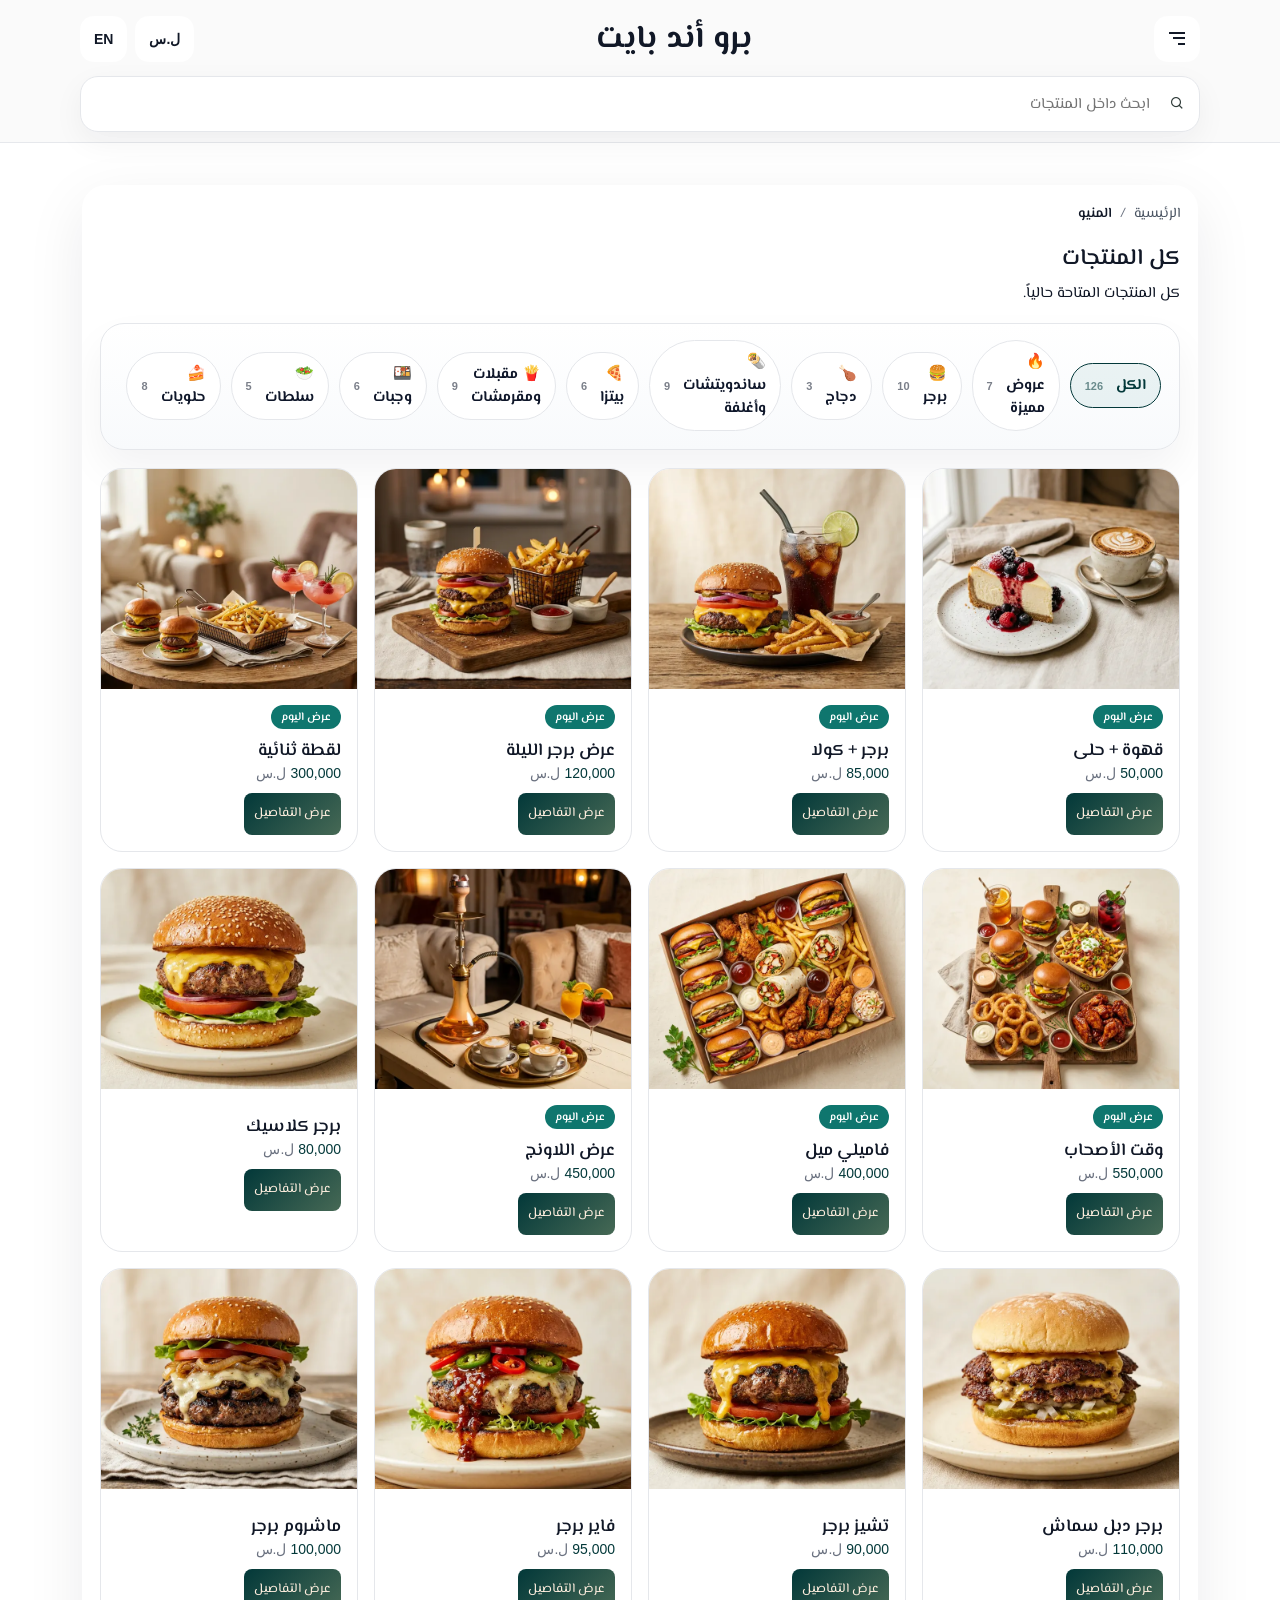
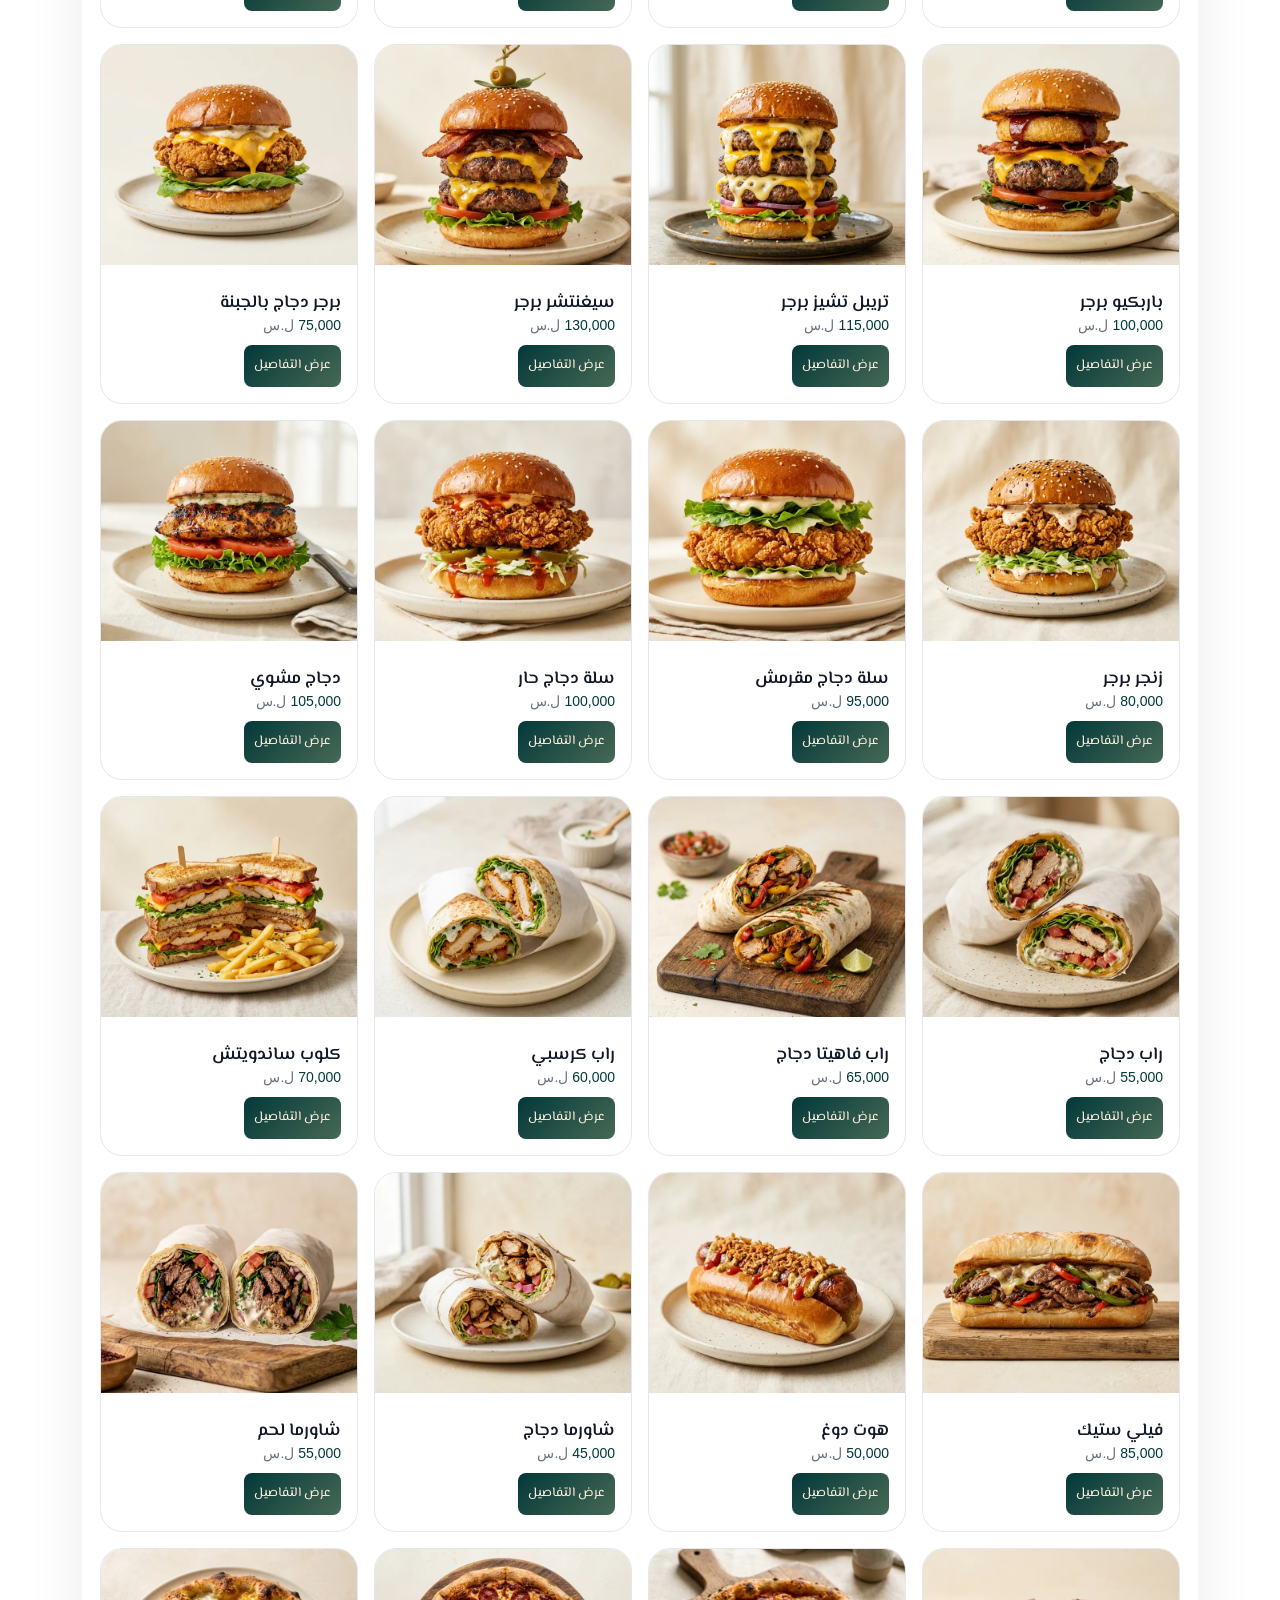
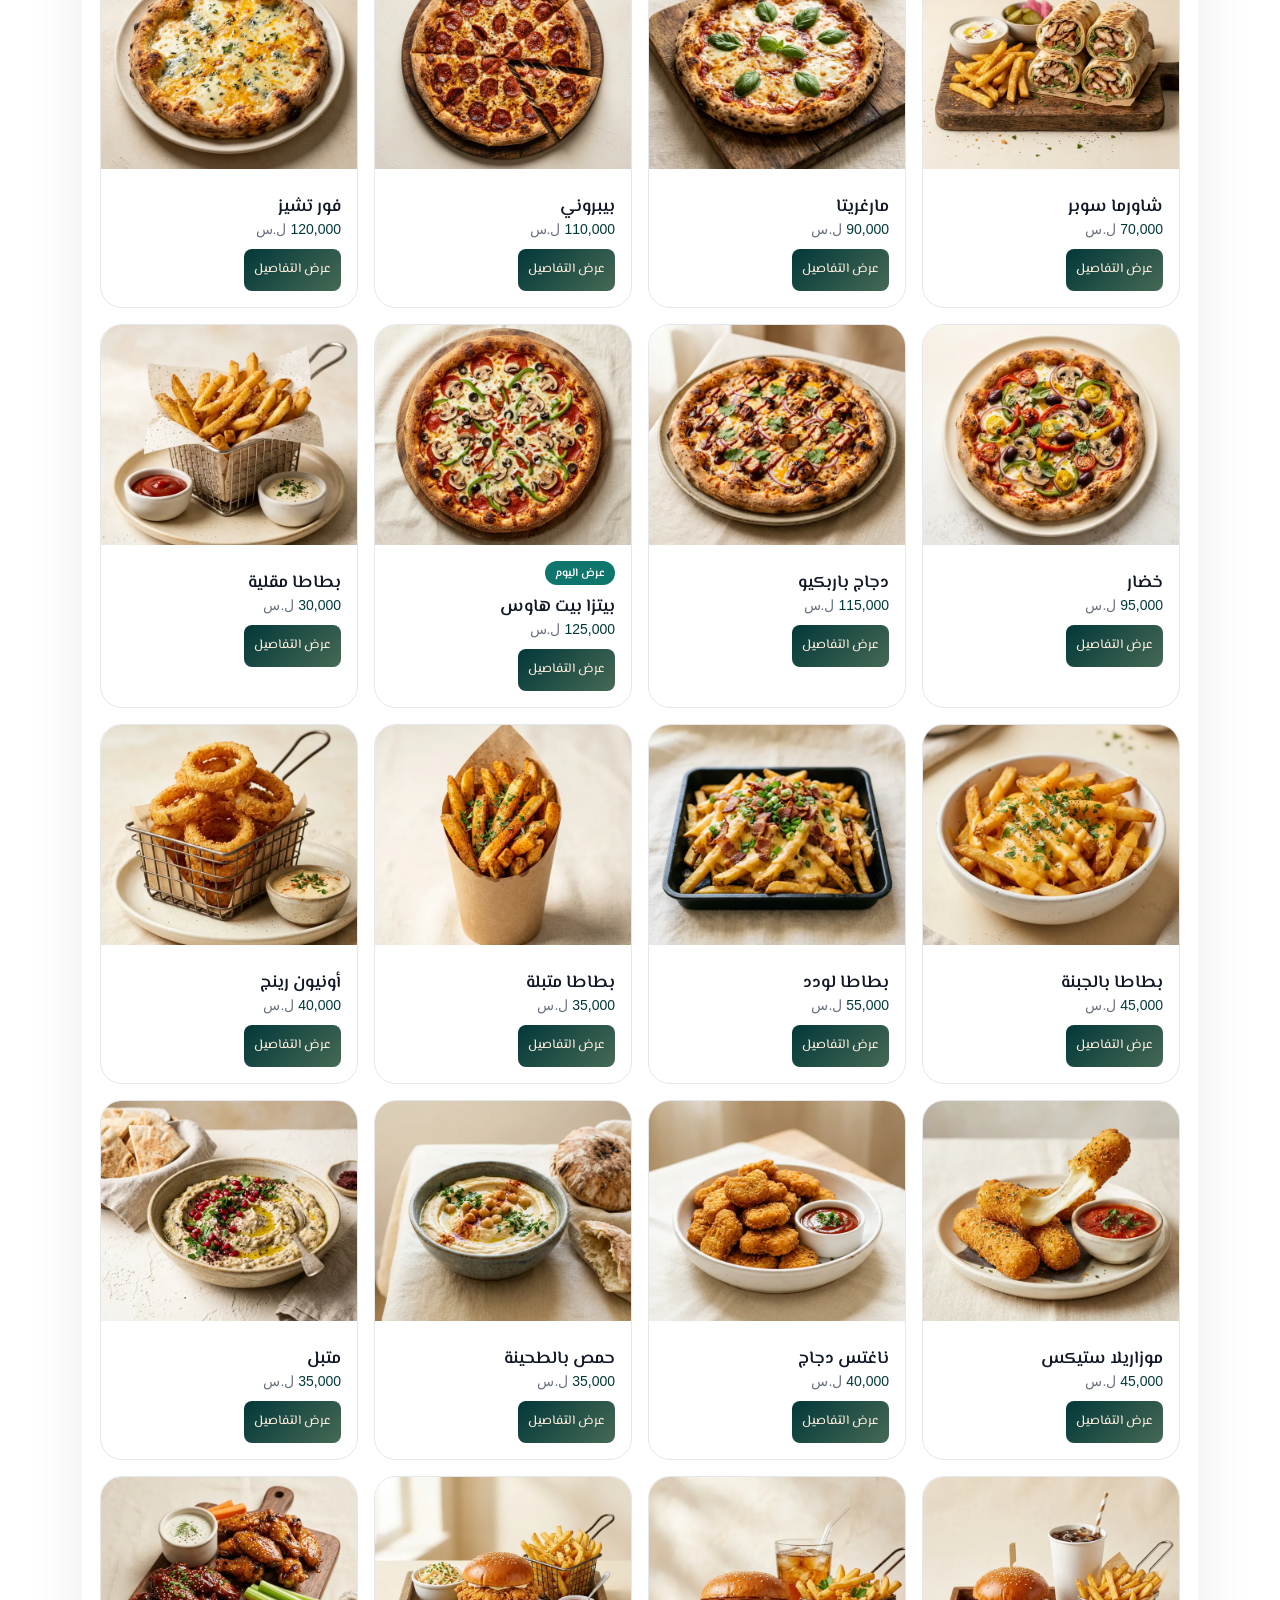
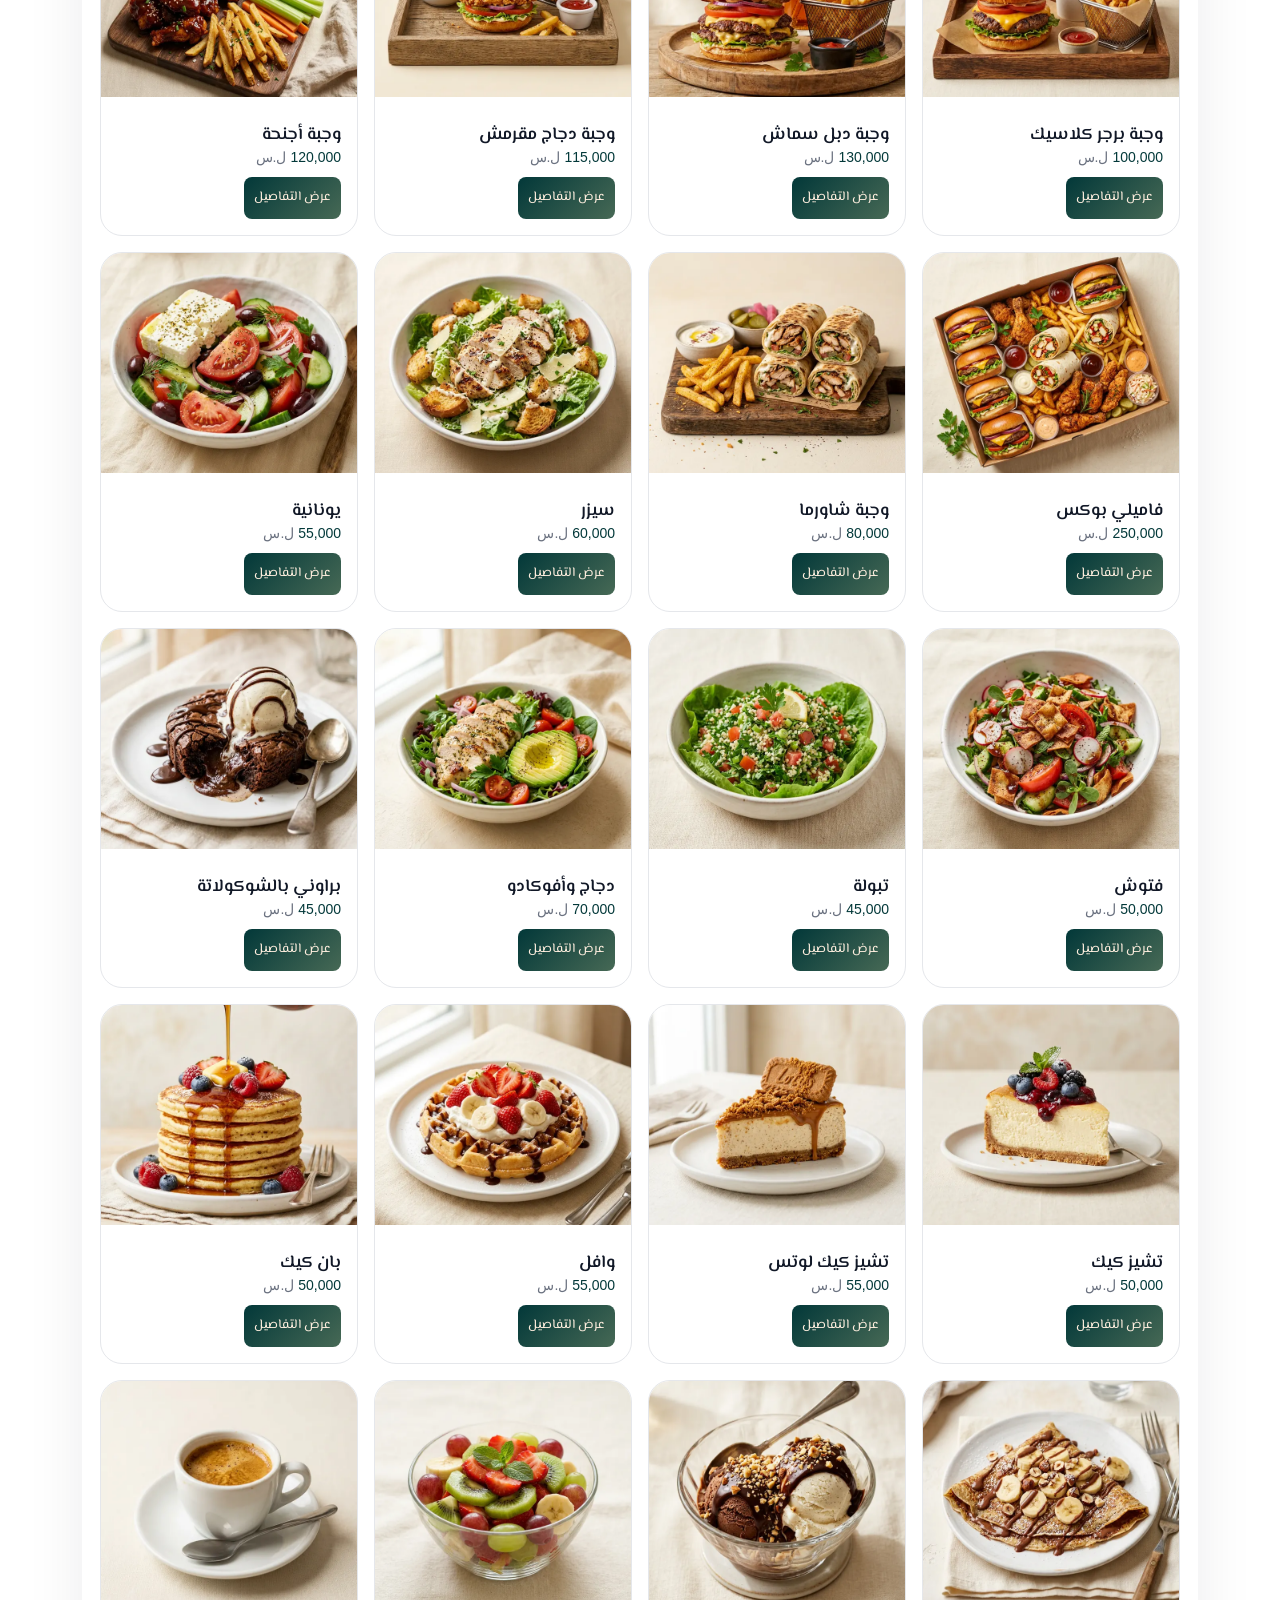
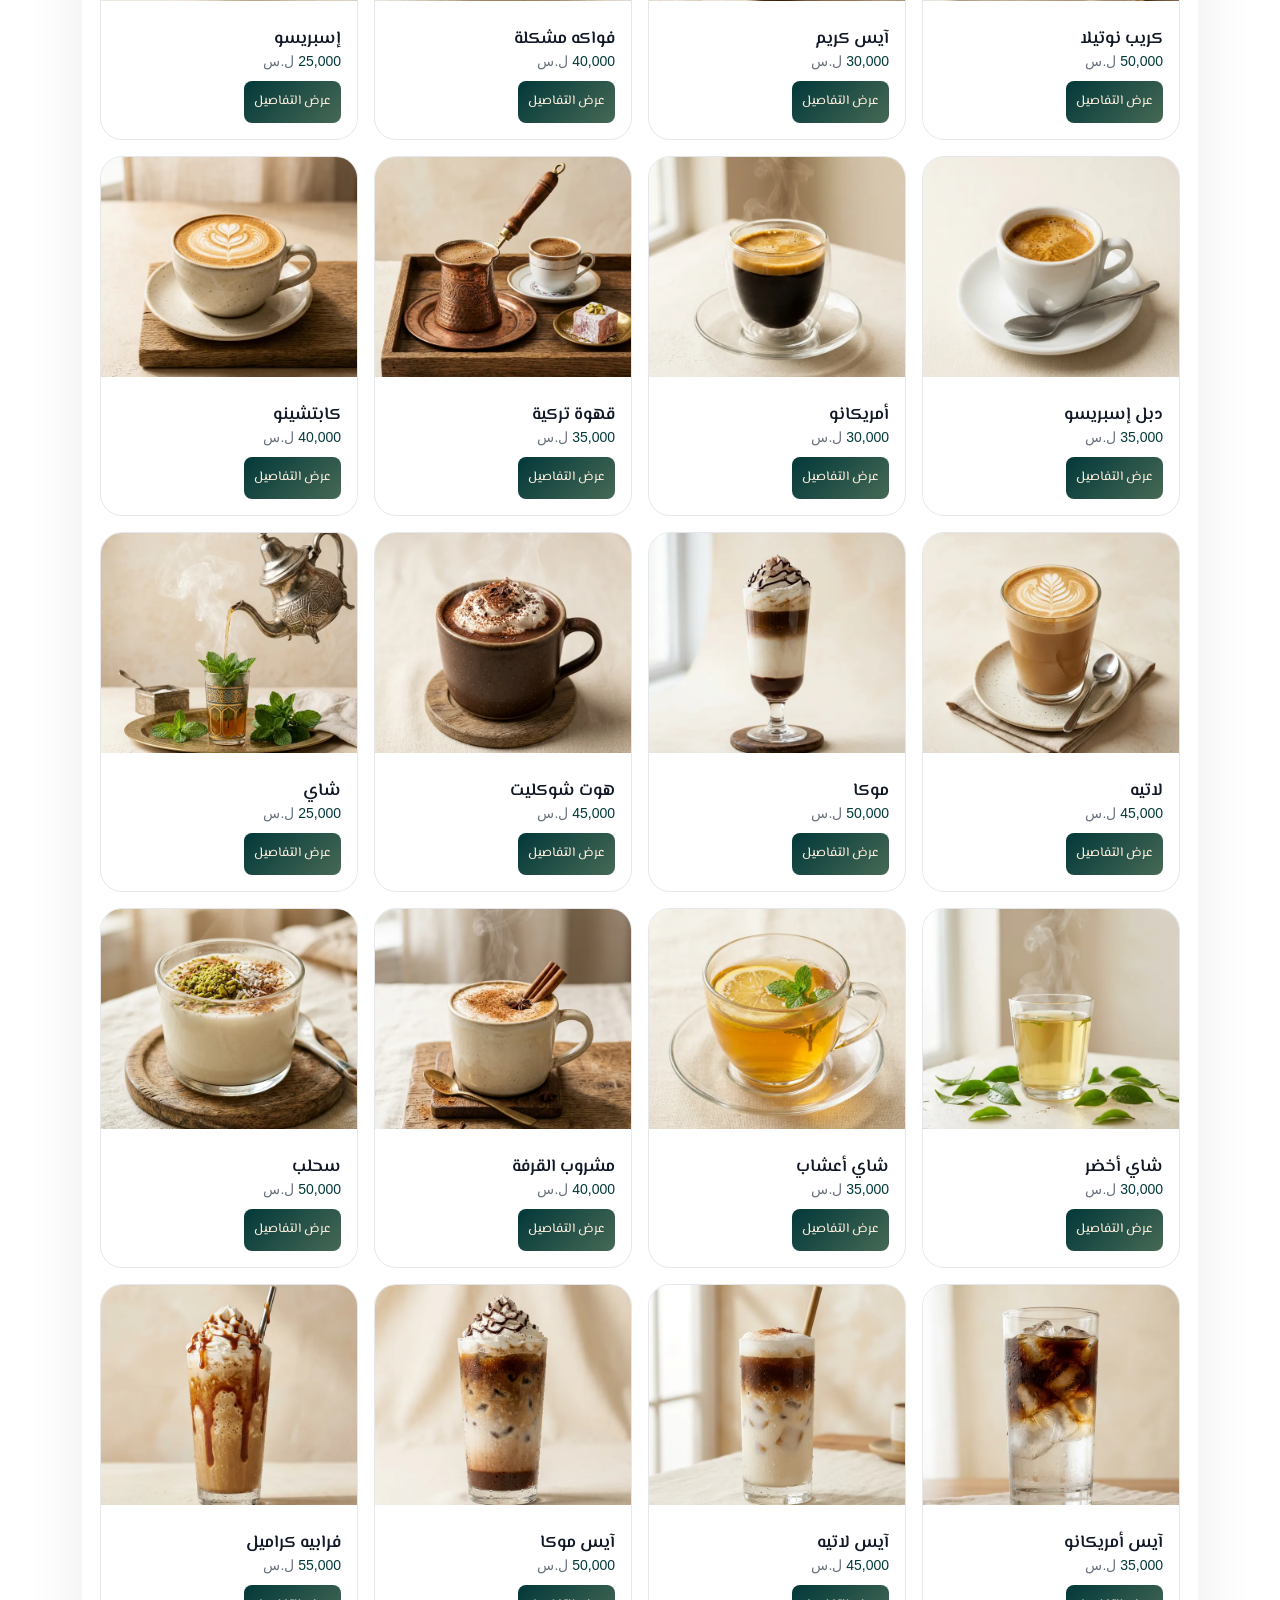
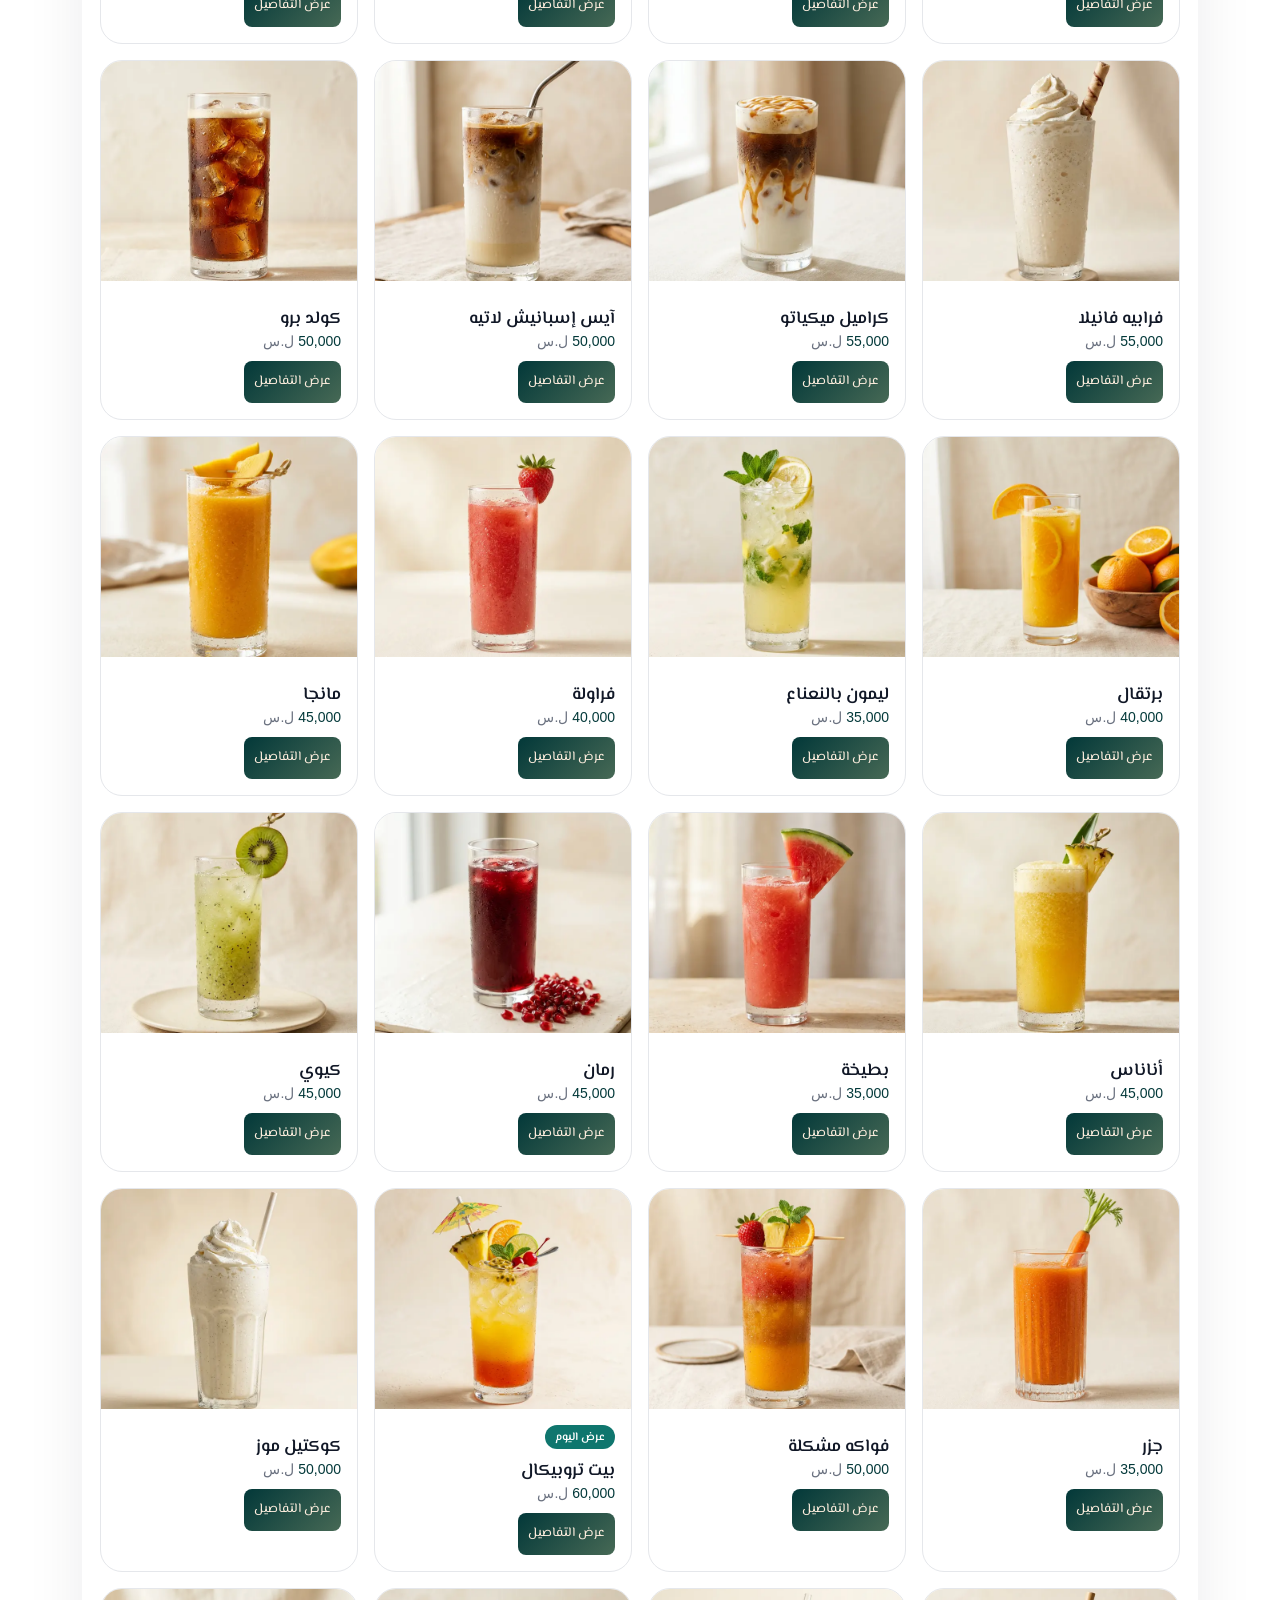
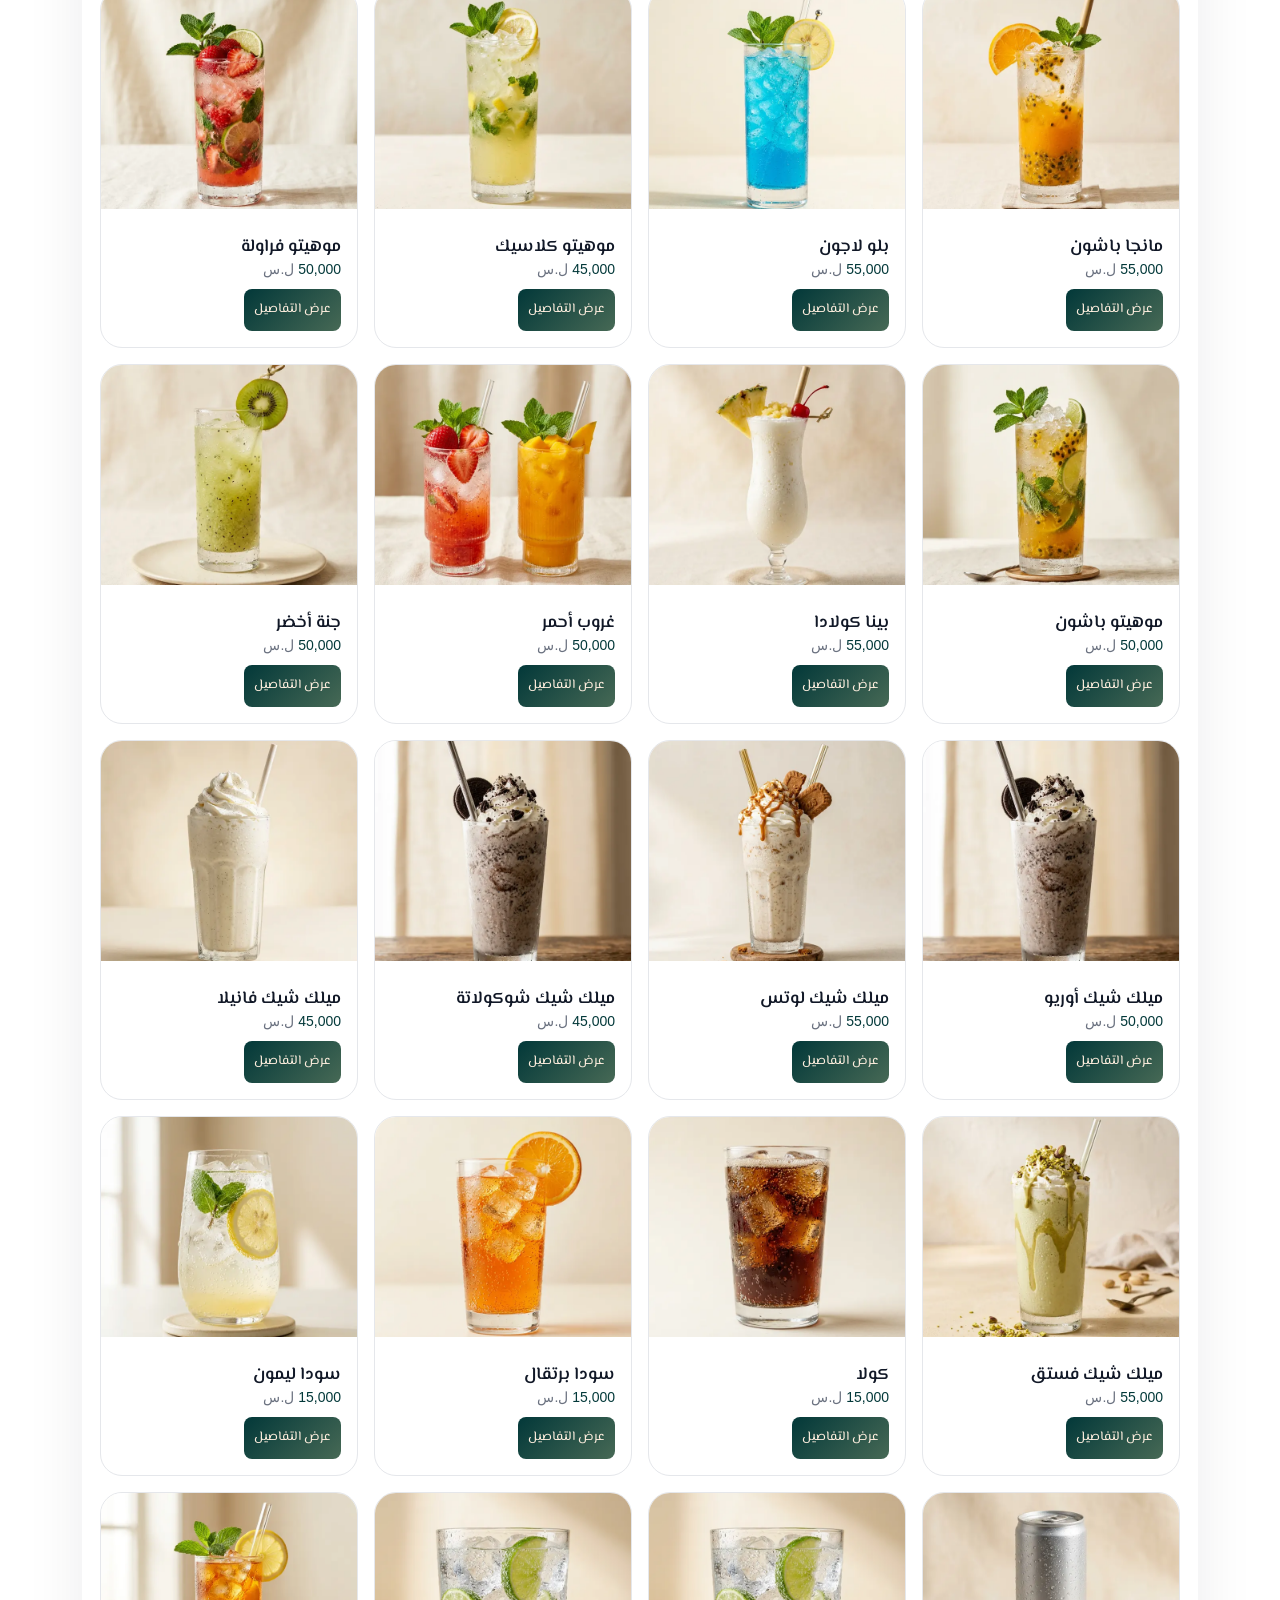
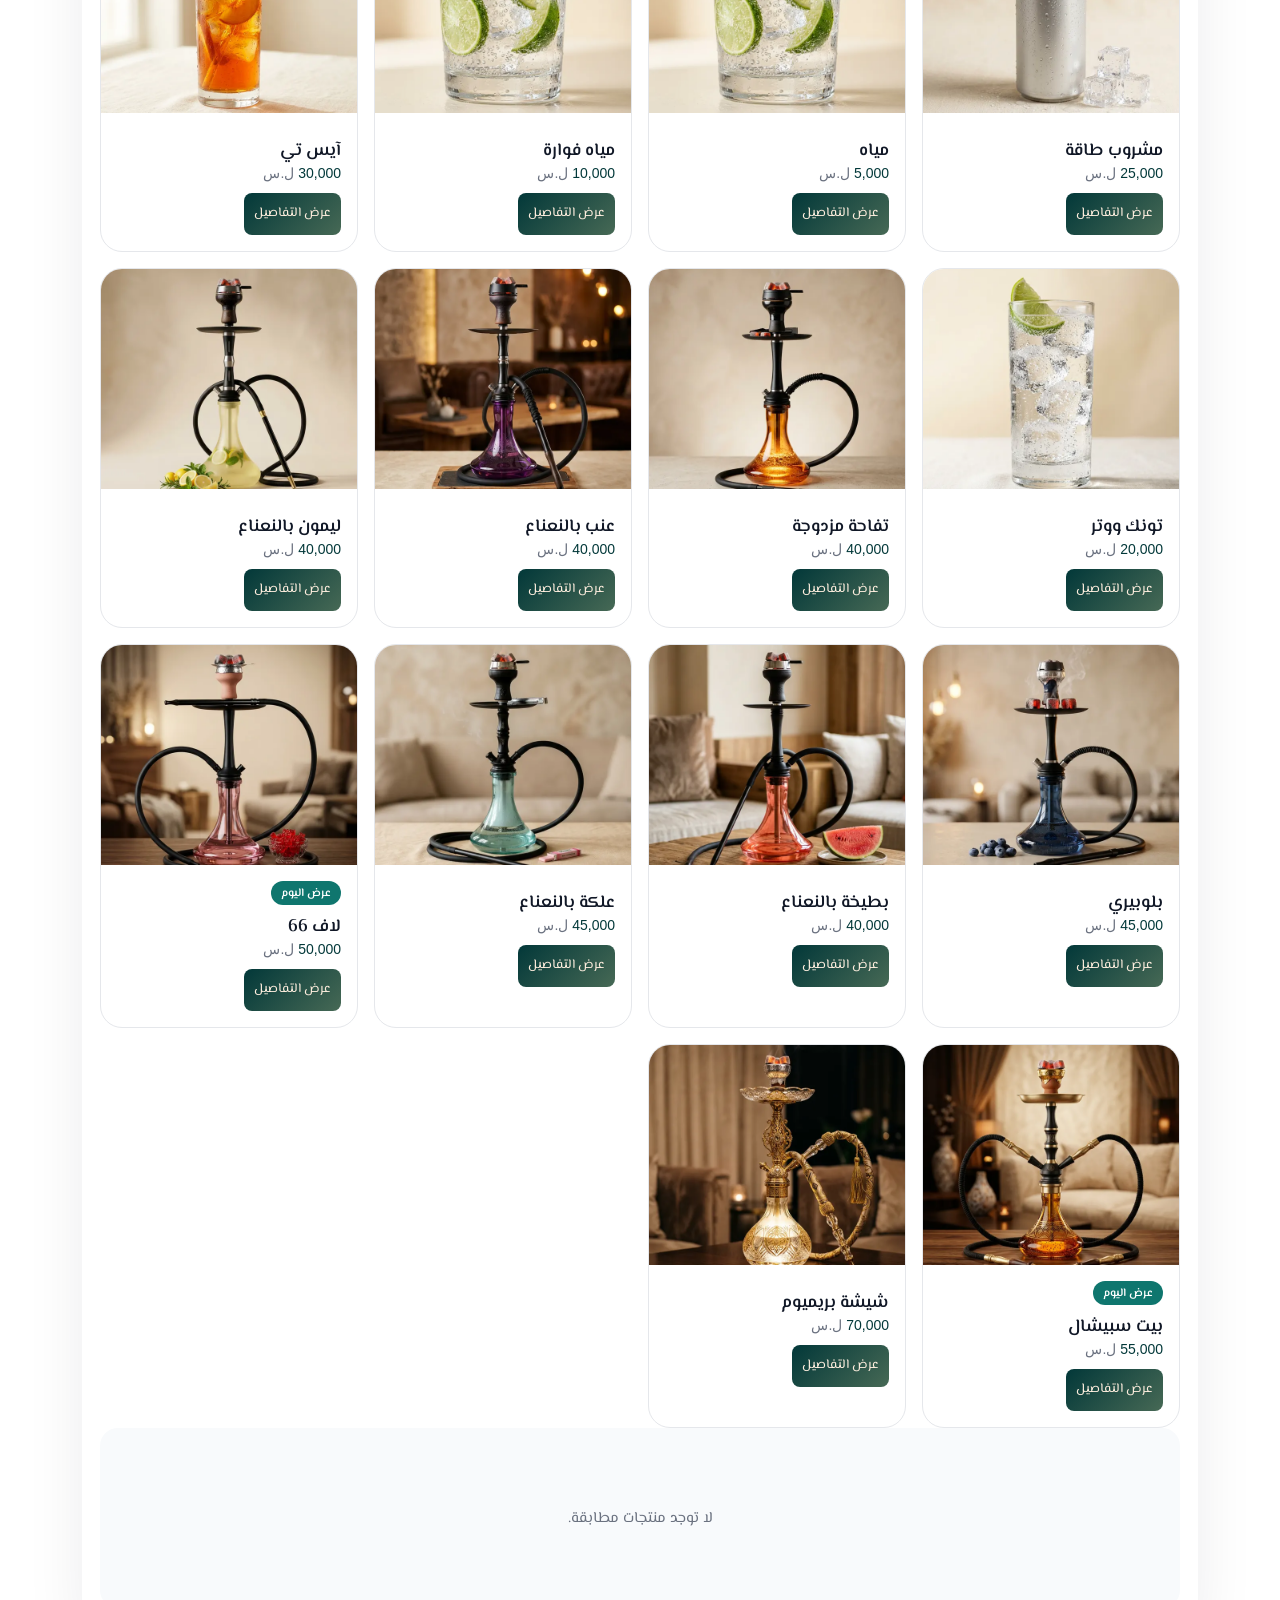
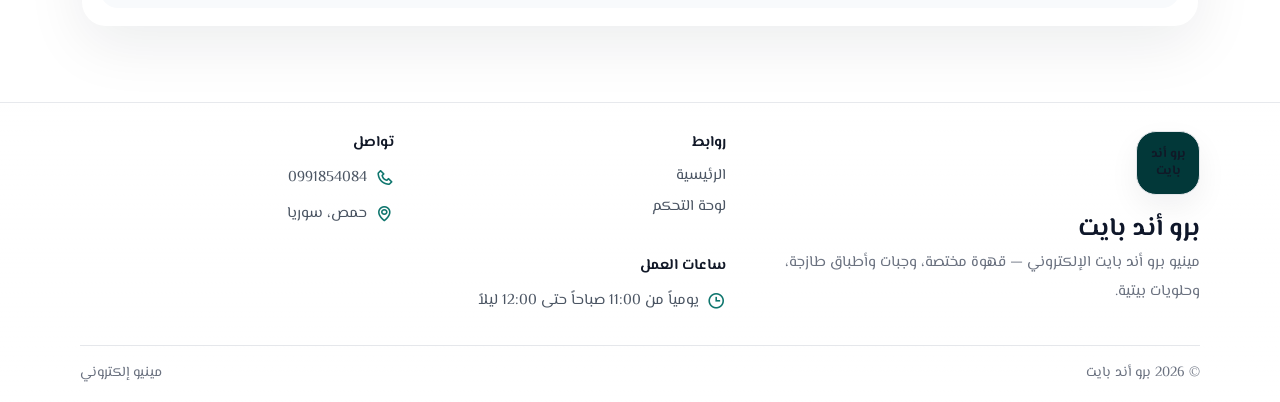
==== index.html @ 40e27fbd "Static bilingual menu with owner admin panel (no cart/orders) - Storefront: single-page Arabic/Engli" ====
<!DOCTYPE html>
<html lang="ar" dir="rtl">
<head>
  <meta charset="utf-8">
  <meta name="viewport" content="width=device-width, initial-scale=1, viewport-fit=cover">
  <meta name="description" content="برو أند بايت — المينيو الإلكتروني: قهوة مختصة، وجبات وأطباق طازجة، وحلويات.">
  <meta name="theme-color" content="#0f172a">
  <title>برو أند بايت — المينيو</title>
  <link rel="preconnect" href="https://fonts.googleapis.com">
  <link rel="preconnect" href="https://fonts.gstatic.com" crossorigin>
  <link href="https://fonts.googleapis.com/css2?family=El+Messiri:wght@400;500;600;700&family=Poppins:wght@400;500;600;700&display=swap" rel="stylesheet">
  <link href="https://cdn.jsdelivr.net/npm/boxicons@2.1.4/css/boxicons.min.css" rel="stylesheet">
  <link rel="stylesheet" href="assets/store.css">
  <link rel="stylesheet" href="assets/bb.css">
</head>
<body class="storefront-body">

  <!-- شاشة التحميل -->
  <div class="loading-overlay is-open" id="loading-overlay" role="status" aria-live="polite">
    <div class="loading-card">
      <span class="loading-spinner" aria-hidden="true"></span>
      <p>جاري التحميل...</p>
    </div>
  </div>

  <!-- الهيدر -->
  <header class="store-header" id="store-header">
    <div class="store-header-bar">
      <button type="button" class="header-icon-btn" id="sidebar-open" aria-label="الأقسام">
        <i class="bx bx-menu-alt-right"></i>
      </button>
      <a class="store-logo-wrap" href="./" id="logo-link" aria-label="برو أند بايت">
        <span class="brand-text" id="brand-name">برو أند بايت</span>
      </a>
      <div class="bb-pill-group">
        <button type="button" class="header-icon-btn bb-mini-pill" id="currency-toggle" title="تبديل العملة">ل.س</button>
        <button type="button" class="header-icon-btn bb-mini-pill" id="lang-toggle" title="English">EN</button>
      </div>
    </div>
    <div class="store-search-bar">
      <i class="bx bx-search"></i>
      <input type="text" id="search-bar" placeholder="ابحث داخل المنتجات" autocomplete="off">
    </div>
  </header>

  <main class="shop-page">
    <section class="shop-shell">
      <nav class="breadcrumb-nav" aria-label="breadcrumb">
        <a href="./" id="crumb-home">الرئيسية</a>
        <span class="breadcrumb-sep">/</span>
        <span class="breadcrumb-current" id="crumb-current">المنيو</span>
      </nav>

      <div class="shop-shell-head">
        <div>
          <h1 id="shop-title">كل المنتجات</h1>
          <p id="shop-sub">كل المنتجات المتاحة حالياً.</p>
        </div>
      </div>

      <div class="shop-filter-bar">
        <div class="shop-filter-scroll" id="category-chips"></div>
      </div>

      <div class="shop-grid" id="shop-grid"></div>
      <div class="shop-empty" id="shop-empty" hidden>لا توجد منتجات مطابقة.</div>
    </section>
  </main>

  <!-- درج الأقسام -->
  <div class="store-sidebar-backdrop" id="sidebar-backdrop"></div>
  <aside class="store-sidebar" id="store-sidebar" aria-label="الأقسام والترتيب">
    <div class="store-sidebar-header">
      <h3 id="sidebar-title">الأقسام</h3>
      <button type="button" class="sidebar-close" id="sidebar-close" aria-label="إغلاق">
        <i class="bx bx-x"></i>
      </button>
    </div>
    <div class="store-sidebar-body">
      <div class="sidebar-group">
        <button type="button" class="sidebar-group-toggle" id="sort-toggle">
          <span id="sort-title">الترتيب</span><i class="bx bx-chevron-down"></i>
        </button>
        <div class="sidebar-group-panel is-open" id="sort-panel"></div>
      </div>
      <div class="sidebar-group">
        <button type="button" class="sidebar-group-toggle" id="cats-toggle">
          <span id="cats-title">الأقسام</span><i class="bx bx-chevron-down"></i>
        </button>
        <div class="sidebar-group-panel is-open" id="cat-links"></div>
      </div>
    </div>
  </aside>

  <!-- الفوتر -->
  <footer class="store-footer">
    <div class="store-footer-inner">
      <div class="store-footer-brand">
        <div class="store-footer-logo">
          <span class="bb-foot-logo-text" id="foot-logo-text">برو أند بايت</span>
        </div>
        <h4 class="store-footer-title" id="foot-brand">برو أند بايت</h4>
        <p id="foot-desc">مينيو إلكتروني.</p>
        <div class="store-footer-social" id="foot-social"></div>
      </div>
      <div class="store-footer-links" id="foot-links">
        <div>
          <h4 id="foot-links-title">روابط</h4>
          <a href="./" id="foot-link-home">الرئيسية</a>
          <a href="admin/" id="foot-link-admin">لوحة التحكم</a>
        </div>
        <div class="store-footer-contact">
          <h4 id="foot-contact-title">تواصل</h4>
          <p><i class="bx bx-phone"></i><span id="foot-phone" dir="ltr"></span></p>
          <p><i class="bx bx-map"></i><span id="foot-loc"></span></p>
        </div>
        <div class="store-footer-contact">
          <h4 id="foot-hours-title">ساعات العمل</h4>
          <p><i class="bx bx-time"></i><span id="foot-hours"></span></p>
        </div>
      </div>
    </div>
    <div class="store-footer-bottom">
      <span id="foot-copy">© 2026 برو أند بايت</span>
      <span id="foot-note">مينيو إلكتروني</span>
    </div>
  </footer>

  <!-- مودال التفاصيل -->
  <div class="modal-backdrop" id="details-modal" hidden>
    <div class="modal-box bb-detail-box">
      <div class="bb-detail-media-wrap"><img class="bb-detail-media" id="detail-img" alt=""></div>
      <div class="bb-detail-cat" id="detail-cat"></div>
      <h3 class="modal-title" id="detail-name"></h3>
      <div class="cart-attrs-wrap product-nutrition-badges" id="detail-nutrition"></div>
      <p class="bb-detail-desc" id="detail-desc"></p>
      <div class="bb-detail-price" id="detail-price"></div>
      <div class="modal-actions">
        <button type="button" class="btn-soft" id="detail-close">إغلاق</button>
      </div>
    </div>
  </div>

  <script src="assets/app.js"></script>
</body>
</html>
---- assets/store.css ----
html {
  scroll-behavior: smooth;
}

@font-face {
  font-family: "OY Mandisa";
  src: url("../arabic-font/OYMandisa.ttf") format("truetype");
  font-weight: 400;
  font-style: normal;
  font-display: swap;
}

body {
  text-transform: capitalize;
  font-family: var(--font-family);
  font-size: var(--normal-font-size);
  /* background-color: var(--body-color); */
  color: var(--text-color);
  transition: 0.3s;
  margin: 0;
  padding: 0;
}

h1,
h2,
h3 {
  color: var(--title-color);
  font-weight: var(--font-semi-bold);
}

.container {
  max-width: 1024px;
  /* margin-left: 1.5rem;
  margin-right: 1.5rem; */
}

.grid {
  display: grid;
}

.section:first-of-type {
  padding: 7.5rem 0 2rem;
}

.section {
  padding: 6rem 0 2rem;
}

.section-title {
  font-size: var(--h2-font-size);
  direction: rtl;
  color: var(--dardashat-second-color);
}

.section-title span {
  color: #2F3B39;
  direction: rtl;
}

.dark-theme .section-title span {
  color: var(--max-second-color);
}

.section-subtitle {
  display: block;
  font-size: var(--small-font-size);
  color: var(--second-color);
  direction: rtl;
}

.main {
  overflow: hidden;
  margin-top: 60px;
}

img {
  max-width: 100%;
  height: auto;
  aspect-ratio: 1;
  object-fit: cover;
}

input,
button,
select,
textarea {
  font-family: var(--font-family);
  outline: none;
  border: none;
}

/* ====================== THEME ====================== */
.change-theme {
  font-size: 1.25rem;
  color: white;
  cursor: pointer;
  transition: 0.3s;
}

.dark-theme .change-theme {
  color: var(--max-main-color);
}

body.dark-theme {
  --first-color: #f9e0bb;
  --second-color: #cc7f47;
  --title-color: hsl(228, 8%, 95%);
  --text-color: hsl(228, 8%, 70%);
  --border-color: hsl(228, 16%, 14%);
  --body-color: hsl(228, 12%, 8%);
  --container-color: hsl(228, 16%, 12%);
}

.dark-theme .home-search,
.dark-theme .swiper-button-next,
.dark-theme .swiper-button-prev {
  border: 3px solid var(--border-color);
}

.dark-theme .nav-menu,
.dark-theme .home-img,
.dark-theme .popular-card:hover,
.dark-theme .accordion-open,
.dark-theme .accordion-open .value-accordion-icon,
.dark-theme .value-accordion-arrow,
.dark-theme .contact-card-box:hover,
.dark-theme .scrollup {
  box-shadow: none;
}

.dark-theme .value-orbe,
.dark-theme .contact-orbe,
.dark-theme .contact-card i,
.dark-theme .contact-card-button,
.dark-theme .subscribe-container {
  background-color: var(--container-color);
}

.dark-theme .subscribe-container {
  border: 6px solid var(--border-color);
}

.dark-theme .subscribe-description {
  color: var(--text-color);
}

.dark-theme::-webkit-scrollbar {
  background-color: hsl(228, 4%, 15%);
}

.dark-theme::-webkit-scrollbar-thumb {
  background-color: hsl(228, 4%, 25%);
}

.dark-theme::-webkit-scrollbar-thumb:hover {
  background-color: hsl(228, 4%, 35%);
}

/* ====================== GLOBAL ====================== */
* {
  padding: 0;
  margin: 0;
  list-style: none;
  text-decoration: none;
  box-sizing: border-box;
}

:root {
  --dardashat-main-color: #283993;
  --dardashat-second-color: #be9e6d;
  --cb-main-color: #73bca8;
  --cb-brown-color: #563f2d;
  --cb-offwhite-color: #ece6c2;
  --cb-yellow-color: #efbd66;
  --eng-font: "Segoe UI", "Roboto", Arial, sans-serif;
  --number-font: "Segoe UI", "Roboto", Arial, sans-serif;
  --font-family: "OY Mandisa", "El Messiri", sans-serif;
  --oro-cream: #FEEEDE;
  --oro-bg: #023839;
  --oro-gradient: #476955;
  --header-height: 3.5rem;
  --first-color: #8e3200;
  --first-color-alt: hsl(228, 66%, 47%);
  --first-color-light: hsl(228, 62%, 59%);
  --first-color-lighten: hsl(228, 100%, 97%);
  --second-color: hsl(25, 83%, 53%);
  --title-color: hsl(228, 57%, 28%);
  --text-color: hsl(228, 15%, 50%);
  --text-color-light: hsl(228, 12%, 75%);
  --border-color: hsl(228, 99%, 98%);
  --body-color: #fff;
  --container-color: #fff;
  --brand-price-color: #023839;
  --brand-price-color-soft: #FEEEDE;
  --biggest-font-size: 2.25rem;
  --h1-font-size: 1.5rem;
  --h2-font-size: 1.25rem;
  --h3-font-size: 1rem;
  --normal-font-size: 0.938rem;
  --small-font-size: 0.813rem;
  --smaller-font-size: 0.75rem;
  --font-medium: 500;
  --font-semi-bold: 600;
  --z-tooltip: 10;
  --z-fixed: 100;
}

/* ====================== HEADER & NAVIGATION ====================== */
.header {
  position: fixed;
  top: 0;
  left: 0;
  width: 100%;
  background-color: transparent;
  z-index: var(--z-fixed);
  transition: 0.3s;
  font-family: "Poppins", sans-serif;
}

.nav {
  height: var(--header-height);
  display: flex;
  justify-content: space-between;
  align-items: center;
}

/* Top Navigation Styles (moved from PHP) */
.topnav {
  overflow: hidden;
  background-color: #2F3B39;
  position: relative;
  width: 100%;
  margin: auto;
  font-family: var(--font-family);
  display: flex;
  align-items: center;
  justify-content: space-between;
}

.dark-theme .topnav {
  background-color: black;
  color: white;
}

.dark-theme .topnav .icon {
  color: var(--max-main-color);
}

.topnav #myLinks {
  display: none;
  direction: rtl;
  height: calc(100vh - 200px);
  overflow-y: auto;
  background-color: var(--dardashat-main-color);
}

.dark-theme .topnav .x-scroller {
  background-color: black;
}

.dark-theme .topnav .x-scroller a {
  background-color: black;
}

.topnav a {
  color: white;
  padding: 14px 16px;
  text-decoration: none;
  font-size: 17px;
  display: block;
  background-color: #2F3B39;
}

.dark-theme .topnav a {
  background-color: black;
  color: white;
}

.topnav .icon {
  color: white;
}

.topnav a.icon {
  display: block;
  position: absolute;
  right: 0;
  top: 0;
}

.active {
  background-color: #F9F9EA;
  color: white;
}

.dark-theme .active {
  background-color: black;
  color: var(--dardashat-second-color);
}

/* X-Scroller */
.x-scroller {
  overflow-x: scroll;
  overflow-y: hidden;
  height: 50px;
  width: 100%;
  display: flex;
  justify-content: space-between;
  align-items: center;
  white-space: nowrap;
  scrollbar-width: thin;
  font-family: var(--font-family);
}

.x-scroller a {
  font-size: 16px;
  background-color: white;
  border-radius: 2px;
  padding: 10px 15px;
  border-left: 1px solid #7777771f;
  border-right: 1px solid #7777771f;
  color: black;
}

.dark-theme .x-scroller a {
  background-color: #000;
  color: white;
  border-left: 1px solid #7f7f7f;
  border-right: 1px solid #7f7f7f;
}

.header-logo {
  width: 50px;
}

/* Search Styles */
.search {
  background: white;
  display: flex;
  align-items: center;
  justify-content: center;
  border-radius: 8px;
  outline: none;
  transition: all 0.3s ease;
  background-color: white;
  color: #2F3B39;
  font-size: 16px;
}

.dark-theme .search {
  background-color: var(--body-color);
}

#search-bar {
  direction: rtl;
  width: 80%;
  max-width: 400px;
  padding: 10px;
  font-family: var(--font-family);
  transition: all 0.3s ease;
}

.dark-theme #search-bar {
  background-color: var(--body-color);
  color: white;
  border-color: var(--dardashat-main-color);
}

.bx-search {
  color: #2F3B39;
}

/* ====================== MAIN CONTENT ====================== */
/* No Results Message */
.no-results {
  text-align: center;
  padding: 2rem;
  padding-top: 6rem;
  display: none;
}

/* Popular Cards */
.popular-container {
  padding: 1rem 0 1rem;
  direction: rtl;
  display: grid;
  grid-template-columns: repeat(auto-fill, minmax(140px, 1fr));
  row-gap: 10px;
}

.popular-card {
  background-color: var(--container-color);
  border-radius: 1rem;
  direction: rtl;
  box-shadow: 0px 0px 8px #444343;
  width: 140px;
  height: fit-content;
  padding: 0.2rem 0.5rem 0.1rem;
  margin: 5px auto;
  transition: 0.4s;
  cursor: pointer;
  max-height: 280px;
  min-height: 280px;
  overflow: hidden;
}

.dark-theme .popular-card {
  box-shadow: none;
}

.popular-img {
  border-radius: 1rem;
  margin-bottom: 1rem;
}

.popular-data {
  padding: 0 1rem 0 0.5rem;
}

.popular-price {
  color: var(--brand-price-color);
  margin-bottom: 0.25rem;
  font-family: var(--eng-font);
  font-size: 14px;
}

.dark-theme .popular-price {
  color: var(--brand-price-color-soft);
}

.popular-price span {
  color: var(--text-color);
  font-family: var(--font-family);
}

.popular-title {
  margin-bottom: 0.75rem;
  color: #2F3B39;
  font-size: 16px;
}

.dark-theme .popular-title {
  color: white;
}

.popular-description {
  font-size: 12px;
  max-height: 40px;
  overflow: hidden;
  text-overflow: ellipsis;
  display: -webkit-box;
  -webkit-line-clamp: 2;
  -webkit-box-orient: vertical;
}

/* ====================== POPUP MODAL ====================== */
.popup-overlay {
  position: fixed;
  top: 0;
  left: 0;
  width: 100%;
  height: 100%;
  background: rgba(0, 0, 0, 0.6);
  backdrop-filter: blur(6px);
  display: none;
  justify-content: center;
  align-items: center;
  z-index: 9999;
}

.popup-box {
  background: white;
  padding: 25px;
  border-radius: 14px;
  width: 85%;
  max-width: 420px;
  text-align: center;
  position: relative;
}

.dark-theme .popup-box {
  background: #111;
  color: white;
}

.popup-close {
  position: absolute;
  top: 0px;
  right: 7px;
  font-size: 28px;
  cursor: pointer;
}

/* ====================== FOOTER ====================== */
.footer {
  background-color: #44434308;
  padding: 70px 0 0;
  text-align: center;
  font-family: var(--font-family);
  direction: rtl;
}

.dark-theme .footer {
  background: linear-gradient(170deg, hsl(0, 0%, 22%) 0%, hsl(0, 0%, 6%) 30%);
}

.footer .container {
  display: flex;
  flex-direction: column;
  justify-content: center;
  align-items: center;
  gap: 50px;
}

.footer .box h3 {
  color: #c38154;
  font-size: 40px;
  margin: 0 0 10px;
  text-align: center;
  letter-spacing: 1px;
}

.dark-theme .footer .box h3 {
  color: white;
}

.footer .box .social {
  display: flex;
  justify-content: center;
}

.footer .box .social li {
  margin-right: 10px;
}

.footer .box .social li a {
  justify-content: center;
  align-items: center;
  display: inline-flex;
  color: white;
  font-size: 20px;
  width: 35px;
  height: 35px;
  transition: 0.3s;
  border-radius: 12px;
}

.footer .box .social .facebook,
.dark-theme .footer .box .social .facebook {
  background-color: var(--dardashat-main-color);
}

.footer .box .social .instagram,
.dark-theme .footer .box .social .instagram {
  background-color: var(--dardashat-main-color);
}

.footer .box .text {
  margin-top: 15px;
  margin-bottom: 15px;
  line-height: 1.6;
  color: #777;
}

.dark-theme .footer .box .text {
  color: white;
}

.footer .box .line {
  display: flex;
  align-items: center;
  margin-bottom: 40px;
  margin-top: 10px;
  color: #777;
  flex-direction: column;
}

.dark-theme .footer .box .line {
  color: white;
}

.footer .box .line:last-child {
  margin-bottom: 0;
}

.footer .box .line i {
  margin-right: 10px;
  color: var(--dardashat-main-color);
  font-size: 40px;
  margin-bottom: 15px;
}

.dark-theme .footer .box .line i {
  color: var(--dardashat-main-color);
}

.footer .box .line .info {
  line-height: 1.7;
  font-size: 16px;
}

.footer .box .line .info span {
  display: block;
  font-family: var(--eng-font);
  direction: ltr;
}

.whatsapp-contact {
  font-family: var(--font-family) !important;
  direction: ltr;
}

.footer .copyright {
  padding: 25px 0;
  text-align: center;
  color: #777;
  margin: 20px 0 0;
  border-top: 1px solid #777;
  font-size: 16px;
  padding-bottom: 100px;
  font-family: var(--eng-font);
}

.dark-theme .footer .copyright {
  color: white;
  border-color: white;
}

.footer .copyright i {
  color: var(--dardashat-main-color);
  margin: 0 3px;
}

.dark-theme .footer .copyright i {
  color: var(--dardashat-main-color);
}

/* ====================== SCROLLBAR ====================== */
::-webkit-scrollbar {
  width: 0;
  border-radius: 0.5rem;
  background-color: hsl(228, 8%, 96%);
}

::-webkit-scrollbar-thumb {
  border-radius: 0.5rem;
  background-color: hsl(228, 8%, 64%);
}

::-webkit-scrollbar-thumb:hover {
  background-color: hsl(228, 8%, 54%);
}

/* ====================== SCROLL UP ====================== */
.scrollup {
  position: fixed;
  right: 1rem;
  bottom: -30%;
  background-color: var(--container-color);
  box-shadow: 0 8px 12px hsla(228, 66%, 45%, 0.1);
  display: inline-flex;
  padding: 0.35rem;
  border-radius: 0.25rem;
  color: var(--dardashat-main-color);
  font-size: 1.25rem;
  z-index: var(--z-tooltip);
  transition: 0.3s;
}

.show-scroll {
  bottom: 8rem;
}

/* ====================== RESPONSIVE ====================== */
@media screen and (max-width: 350px) {
  .container {
    margin-left: 1rem;
    margin-right: 1rem;
  }

  .section {
    padding: 3.5rem 0 1rem;
  }
}

@media screen and (max-width: 320px) {
  .nav-menu {
    padding: 1.3rem 1.5rem;
  }

  .popular-card {
    width: 230px;
    padding: 0.5rem 0.5rem 0.75rem;
  }
}

@media screen and (min-width: 1023px) {
  .section {
    padding: 7.5rem 0 1rem;
  }

  .section-title {
    font-size: 2.25rem;
  }

  .section-subtitle {
    font-size: var(--normal-font-size);
  }

  .nav {
    height: calc(var(--header-height) + 1.5rem);
  }

  .nav-menu {
    width: initial;
    margin-left: auto;
  }

  .nav-list {
    display: flex;
    column-gap: 3rem;
  }

  .nav-link {
    color: var(--text-color-light);
  }

  .nav-link i {
    display: none;
  }

  .nav-boutton {
    display: block;
  }

  .active-link {
    background: none;
    box-shadow: none;
    color: var(--first-color);
    font-weight: var(--font-medium);
  }

  .change-theme {
    margin: 0 3rem;
    color: var(--text-color-light);
  }

  .scroll-header .nav-link,
  .scroll-header .change-theme {
    color: var(--text-color);
  }

  .scroll-header .active-link {
    color: var(--first-color);
  }

  .popular-container {
    padding-top: 3rem;
  }

  .popular-card {
    width: 320px;
    padding: 0.75rem 0.75rem 2rem;
  }

  .popular-data {
    padding: 0 0.25rem 0 0.75rem;
  }

  .show-scroll {
    bottom: 3rem;
    right: 3rem;
  }
}

@media screen and (min-width: 1040px) {
  .container {
    margin-left: auto;
    margin-right: auto;
  }
}

@media screen and (min-width: 2048px) {
  body {
    zoom: 1.5;
  }
}

@media screen and (min-width: 3840px) {
  body {
    zoom: 2;
  }
}
/* ====================== CART & PRODUCT DETAILS ====================== */
.cart-link {
  position: relative;
  color: white;
  background: transparent;
  display: inline-flex;
  align-items: center;
  gap: 6px;
}

.cart-count {
  background: #53C1C0;
  color: white;
  border-radius: 999px;
  padding: 2px 6px;
  font-size: 12px;
}

.price-wrap {
  display: flex;
  flex-direction: column;
  gap: 2px;
}

.price-before {
  font-size: 12px;
  text-decoration: line-through;
  color: #8b8b8b;
  font-family: var(--eng-font);
}

.add-to-cart-btn {
  margin-top: 8px;
  background-color: #53C1C0;
  color: white;
  padding: 8px 10px;
  border-radius: 8px;
  font-size: 13px;
  cursor: pointer;
}

.add-to-cart-btn:hover {
  opacity: 0.9;
}

.product-page {
  padding: 7rem 1.5rem 2rem;
  direction: rtl;
}

.product-card {
  display: grid;
  gap: 16px;
  background: var(--container-color);
  box-shadow: 0px 0px 8px #444343;
  border-radius: 16px;
  padding: 16px;
}

.product-gallery {
  display: grid;
  gap: 10px;
}

.product-main-img {
  width: 100%;
  border-radius: 12px;
}

.product-thumbs {
  display: grid;
  grid-template-columns: repeat(auto-fill, minmax(70px, 1fr));
  gap: 8px;
}

.product-thumb {
  border-radius: 8px;
  cursor: pointer;
}

.product-info h1 {
  font-size: 20px;
}

.attr-row {
  display: flex;
  gap: 10px;
  align-items: center;
  margin-top: 10px;
}

.attr-row label {
  min-width: 110px;
}

.attr-row select,
.attr-row input {
  padding: 6px 8px;
  border: 1px solid #ddd;
  border-radius: 6px;
}

.cart-page {
  padding: 7rem 1.5rem 2rem;
  direction: rtl;
}

.cart-table {
  width: 100%;
  border-collapse: collapse;
}

.cart-table th,
.cart-table td {
  border-bottom: 1px solid #eee;
  padding: 10px;
  text-align: right;
}

.cart-actions {
  display: flex;
  gap: 10px;
  margin-top: 16px;
}

.cart-summary {
  margin-top: 20px;
  padding: 12px;
  border-radius: 10px;
  background: #f7f7f7;
}

.checkout-form {
  display: grid;
  gap: 10px;
}

.checkout-form input,
.checkout-form textarea,
.checkout-form select {
  padding: 10px;
  border: 1px solid #ddd;
  border-radius: 8px;
}

@media screen and (min-width: 900px) {
  .product-card {
    grid-template-columns: 1.1fr 1fr;
  }
}

.btn-soft {
  background: #f0f0f0;
  color: #2F3B39;
  border-radius: 8px;
  padding: 6px 10px;
  font-size: 12px;
  cursor: pointer;
}

.btn-soft:hover {
  background: #e7e7e7;
}

.carousel {
  position: relative;
}

.carousel-btn {
  position: absolute;
  top: 50%;
  transform: translateY(-50%);
  background: rgba(47, 59, 57, 0.85);
  color: #fff;
  border-radius: 50%;
  width: 30px;
  height: 30px;
  display: inline-flex;
  align-items: center;
  justify-content: center;
  cursor: pointer;
}

.carousel-btn.prev {
  left: 8px;
}

.carousel-btn.next {
  right: 8px;
}

.qty-control {
  display: inline-flex;
  align-items: center;
  gap: 6px;
}

.qty-btn {
  width: 26px;
  height: 26px;
  border-radius: 6px;
  background: #53C1C0;
  color: #fff;
  font-weight: bold;
  display: inline-flex;
  align-items: center;
  justify-content: center;
  cursor: pointer;
}

.qty-input {
  width: 50px;
  text-align: center;
  border: 1px solid #ddd;
  border-radius: 6px;
  padding: 4px 6px;
}

.cart-remove-btn {
  background: #f3f3f3;
  color: #b50000;
  border-radius: 8px;
  padding: 4px 8px;
  font-size: 12px;
  display: inline-flex;
  align-items: center;
  gap: 6px;
  cursor: pointer;
}

.cart-remove-btn:hover {
  background: #ffe5e5;
}

.status-pill {
  display: inline-flex;
  padding: 4px 10px;
  border-radius: 999px;
  font-size: 12px;
  color: #fff;
}

.status-pending {
  background: #6c757d;
}

.status-shipped {
  background: #f0ad4e;
}

.status-completed {
  background: #28a745;
}

.status-actions .btn {
  margin-right: 6px;
  margin-bottom: 6px;
}

.status-actions .btn.active {
  border: 2px solid #000;
}
/* ====== Modal ====== */
.modal-backdrop {
  position: fixed;
  inset: 0;
  background: rgba(0,0,0,0.45);
  display: none;
  opacity: 0;
  pointer-events: none;
  align-items: center;
  justify-content: center;
  z-index: 10000;
}

.modal-box {
  background: #fff;
  border-radius: 12px;
  padding: 16px;
  width: 90%;
  max-width: 420px;
  box-shadow: 0 10px 30px rgba(0,0,0,0.2);
}

.modal-title {
  font-size: 16px;
  margin-bottom: 10px;
}

.modal-actions {
  display: flex;
  gap: 8px;
  justify-content: flex-end;
}

.modal-actions .btn-soft {
  min-width: 90px;
}

/* ====== Chips ====== */
.attr-chip {
  display: inline-flex;
  padding: 4px 8px;
  background: #f0f0f0;
  border-radius: 8px;
  font-size: 12px;
  margin-left: 6px;
  margin-top: 4px;
}
.carousel-btn.prev {
  right: 8px;
  left: auto;
}

.carousel-btn.next {
  left: 8px;
  right: auto;
}

.status-cancelled {
  background: #dc3545;
}


.modal-backdrop.is-open {
  display: flex;
  opacity: 1;
  pointer-events: auto;
}



.modal-backdrop[hidden] {
  display: none !important;
}


.carousel img {
  transition: opacity 0.25s ease;
}
.fade-out {
  opacity: 0.2;
}
.fade-in {
  opacity: 1;
}


.stock-low {
  font-size: 12px;
  color: #b50000;
  margin-top: 4px;
}
.stock-ok {
  font-size: 12px;
  color: #2f7b39;
  margin-top: 4px;
}



.coupon-message.error{
  background:#ffe8e8;
  border-color:#ffb3b3;
  color:#b50000;
}





.qty-btn:disabled{
  opacity:0.4;
  cursor:not-allowed;
}


:root {
  --body-color: #fafafa;
  --container-color: #ffffff;
  --title-color: #111827;
  --text-color: #6b7280;
  --border-color: #e5e7eb;
  --surface-soft: #f8fafc;
  --surface-muted: #f3f4f6;
  --accent-color: #111827;
  --accent-soft: #eef2ff;
  --radius-xl: 24px;
  --radius-lg: 18px;
  --shadow-soft: 0 18px 60px rgba(15, 23, 42, 0.08);
}

body.storefront-body {
  /* background:
    radial-gradient(circle at top right, rgba(148, 163, 184, 0.16), transparent 28%),
    linear-gradient(180deg, #fcfcfd 0%, #f8fafc 100%); */
  color: var(--title-color);
  text-transform: none;
}

body.sidebar-visible {
  overflow: hidden;
}

.store-header {
  position: sticky;
  top: 0;
  z-index: 120;
  padding: 14px 16px 10px;
  background: rgba(250, 250, 250, 0.88);
  backdrop-filter: blur(20px);
  border-bottom: 1px solid rgba(229, 231, 235, 0.9);
}

.store-header-bar {
  max-width: 1120px;
  margin: 0 auto;
  display: flex;
  align-items: center;
  justify-content: space-between;
}

.store-logo-wrap {
  display: inline-flex;
  align-items: center;
  justify-content: center;
}

.header-icon-btn {
  width: 46px;
  height: 46px;
  border-radius: 14px;
  background: #fff;
  /* border: 1px solid var(--border-color); */
  color: var(--title-color);
  display: inline-flex;
  align-items: center;
  justify-content: center;
  /* box-shadow: 0 8px 30px rgba(15, 23, 42, 0.06); */
}

.header-icon-btn i {
  font-size: 24px;
}

.store-search-bar {
  max-width: 1120px;
  margin: 12px auto 0;
  border: 1px solid var(--border-color);
  background: #fff;
  border-radius: 18px;
  padding: 0 14px;
  display: flex;
  align-items: center;
  gap: 10px;
  min-height: 56px;
  box-shadow: 0 10px 30px rgba(15, 23, 42, 0.05);
}

.store-search-bar input {
  flex: 1;
  background: transparent;
  font-size: 15px;
  direction: rtl;
}

.store-sidebar-backdrop {
  position: fixed;
  inset: 0;
  background: rgba(15, 23, 42, 0.4);
  opacity: 0;
  pointer-events: none;
  transition: opacity 0.28s ease;
  z-index: 119;
}

.store-sidebar-backdrop.is-open {
  opacity: 1;
  pointer-events: auto;
}

.store-sidebar {
  position: fixed;
  top: 0;
  right: 0;
  width: min(360px, 92vw);
  height: 100vh;
  background: rgba(255, 255, 255, 0.96);
  backdrop-filter: blur(18px);
  border-left: 1px solid rgba(229, 231, 235, 0.9);
  box-shadow: none;
  transform: translateX(100%);
  transition: transform 0.32s ease;
  z-index: 120;
  display: flex;
  flex-direction: column;
}

.store-sidebar.is-open {
  transform: translateX(0);
}

.store-sidebar-header {
  display: flex;
  align-items: center;
  justify-content: space-between;
  padding: 22px 20px 16px;
  border-bottom: 1px solid var(--border-color);
}

.store-sidebar-body {
  padding: 14px 14px 22px;
  overflow-y: auto;
}

.sidebar-close {
  width: 40px;
  height: 40px;
  border-radius: 12px;
  background: var(--surface-muted);
  color: var(--title-color);
}

.sidebar-group {
  border-bottom: 1px solid rgba(229, 231, 235, 0.8);
}

.sidebar-group-toggle {
  width: 100%;
  display: flex;
  align-items: center;
  justify-content: space-between;
  padding: 14px 10px;
  color: var(--title-color);
  background: transparent;
  font-size: 15px;
  font-weight: 600;
}

.sidebar-group-panel {
  display: none;
  padding: 0 0 12px 12px;
}

.sidebar-group-panel.is-open {
  display: block;
}

.sidebar-link {
  display: block;
  padding: 10px 12px;
  margin-top: 6px;
  border-radius: 12px;
  color: #4b5563;
  background: transparent;
  transition: background 0.2s ease, color 0.2s ease, transform 0.2s ease;
}

.sidebar-link:hover,
.sidebar-link.is-current {
  background: var(--surface-muted);
  color: var(--title-color);
  transform: translateX(-2px);
}

.breadcrumb-nav {
  display: flex;
  align-items: center;
  gap: 8px;
  flex-wrap: wrap;
  color: var(--text-color);
  font-size: 14px;
  margin-bottom: 16px;
}

.breadcrumb-nav a {
  color: #4b5563;
}

.breadcrumb-current {
  color: var(--title-color);
  font-weight: 600;
}

.landing-page,
.shop-page,
.product-page,
.cart-page {
  max-width: 1120px;
  margin: 0 auto;
  padding: 24px 2px 40px;
}

.hero-section,
.home-box-grid-section,
.trend-section,
.shop-shell,
.modern-product-card,
.modern-admin-card,
.cart-summary,
.product-card {
  /* background: rgba(255, 255, 255, 0.84); */
  /* border: 1px solid rgba(229, 231, 235, 0.9); */
  box-shadow: var(--shadow-soft);
  border-radius: var(--radius-xl);
}

.hero-section,
.home-box-grid-section,
.trend-section,
.shop-shell {
  padding: 18px;
  margin-top: 18px;
}

.hero-slider {
  position: relative;
  min-height: 270px;
  overflow: hidden;
  border-radius: 22px;
  /* background: linear-gradient(135deg, #e5e7eb, #f8fafc); */
}

.hero-track {
  position: relative;
  min-height: 270px;
}

.hero-slide {
  position: absolute;
  inset: 0;
  opacity: 0;
  pointer-events: none;
  transition: opacity 0.45s ease, transform 0.45s ease;
  transform: scale(1.02);
  display: flex;
  align-items: flex-end;
  justify-content: center;
  overflow: hidden;
}

.hero-slide.is-active {
  opacity: 1;
  pointer-events: auto;
  transform: scale(1);
}

.hero-slide img {
  width: 100%;
  height: 100%;
  aspect-ratio: auto;
  object-fit: cover;
}

.hero-fallback {
  position: relative;
  opacity: 1;
  pointer-events: auto;
  transform: none;
  color: var(--title-color);
  text-align: center;
}

.hero-nav,
.trend-nav {
  position: absolute;
  top: 50%;
  transform: translateY(-50%);
  width: 42px;
  height: 42px;
  border-radius: 999px;
  background: rgba(255, 255, 255, 0.94);
  color: var(--title-color);
  display: inline-flex;
  align-items: center;
  justify-content: center;
  box-shadow: 0 10px 24px rgba(15, 23, 42, 0.14);
}

.hero-prev,
.trend-prev { right: 16px; }
.hero-next,
.trend-next { left: 16px; }

.hero-dots {
  position: absolute;
  right: 0;
  left: 0;
  bottom: 16px;
  display: flex;
  justify-content: center;
  gap: 8px;
}

.hero-dot {
  width: 10px;
  height: 10px;
  border-radius: 999px;
  background: rgba(255,255,255,0.5);
}

.hero-dot.is-active {
  width: 24px;
  background: #fff;
}

.home-box-grid {
  display: grid;
  grid-template-columns: repeat(2, minmax(0, 1fr));
  gap: 14px;
}

.home-box-card {
  display: grid;
  grid-template-rows: minmax(0, 1fr) auto;
  overflow: visible;
  border-radius: 6px;
  min-height: 160px;
  background: transparent;
  border: 0;
  transition: transform 0.24s ease, box-shadow 0.24s ease;
}

.home-box-card:hover {
  transform: translateY(-4px);
  box-shadow: none;
}

.home-box-media {
  display: block;
  min-height: 160px;
  overflow: hidden;
}

.home-box-card img {
  width: 100%;
  height: 100%;
  aspect-ratio: auto;
  object-fit: cover;
}

.home-box-title {
  display: flex;
  align-items: center;
  justify-content: center;
  min-height: 46px;
  padding: 10px 12px;
  color: var(--oro-bg);
  background: transparent;
  border-top: 0;
  font-weight: 800;
  font-size: clamp(0.95rem, 2vw, 1.12rem);
  text-align: center;
}

.home-box-placeholder {
  min-height: 160px;
  display: grid;
  place-items: center;
  text-align: center;
  padding: 16px;
  color: var(--text-color);
}

.trend-banner-wrap {
  display: flex;
  justify-content: center;
}

.trend-banner {
  width: min(100%, 325px);
  height: 250px;
  border-radius: 6px;
  object-fit: cover;
  aspect-ratio: auto;
}

.trend-banner-empty {
  display: grid;
  place-items: center;
  background: linear-gradient(135deg, #eef2ff, #f8fafc);
  color: var(--text-color);
}

.trend-heading-wrap {
  margin: 24px 0 18px;
}

.trend-heading-wrap h2 {
  margin-bottom: 8px;
}

.trend-heading-wrap span {
  display: block;
  width: 120px;
  height: 3px;
  border-radius: 999px;
  background: black;
}

.trend-products {
  position: relative;
}

.trend-track {
  display: flex;
  gap: 14px;
  overflow-x: auto;
  padding-bottom: 8px;
  scroll-behavior: smooth;
}

.trend-card,
.catalog-card {
  flex: 0 0 230px;
  background: #fff;
  border: 1px solid var(--border-color);
  border-radius: 22px;
  overflow: hidden;
  cursor: pointer;
  transition: transform 0.24s ease, box-shadow 0.24s ease;
}

.trend-card:hover,
.catalog-card:hover {
  transform: translateY(-4px);
  box-shadow: 0 20px 40px rgba(15, 23, 42, 0.1);
}

.trend-card-media,
.catalog-card-media {
  height: 220px;
  background: var(--surface-muted);
}

.trend-card-media img,
.catalog-card-media img {
  width: 100%;
  height: 100%;
  aspect-ratio: auto;
  object-fit: cover;
}

.trend-card-body,
.catalog-card-body {
  padding: 16px;
}

.shop-shell-head {
  display: flex;
  justify-content: space-between;
  gap: 14px;
  margin-bottom: 18px;
}

.shop-shell-head h1 {
  margin-bottom: 6px;
}

.shop-grid {
  display: grid;
  grid-template-columns: repeat(auto-fill, minmax(220px, 1fr));
  gap: 16px;
}

.shop-empty,
.trend-empty {
  display: grid;
  place-items: center;
  min-height: 180px;
  color: var(--text-color);
  background: var(--surface-soft);
  border-radius: 18px;
}

.catalog-card-placeholder,
.trend-card-placeholder {
  width: 100%;
  height: 100%;
  background: linear-gradient(135deg, #eef2ff, #f3f4f6);
}

.modern-product-page {
  padding-top: 24px;
}

.modern-product-card {
  padding: 18px;
}

.modern-product-info {
  padding: 4px 6px;
}

.product-kicker {
  display: inline-flex;
  padding: 6px 12px;
  border-radius: 999px;
  background: #eef2ff;
  color: #374151;
  margin-bottom: 12px;
}

.product-description {
  color: #4b5563;
  line-height: 1.9;
}

.product-order-form {
  display: grid;
  gap: 14px;
  margin-top: 16px;
}

.attr-set {
  border: 1px solid var(--border-color);
  border-radius: 18px;
  padding: 14px;
  background: #fff;
  margin-top: 12px;
}

.static-attr-row {
  align-items: flex-start;
}

.modern-admin-card {
  background: #fff;
  border: 1px solid var(--border-color);
  border-radius: 22px;
  padding: 18px;
}

.admin-thumb-grid {
  display: grid;
  grid-template-columns: repeat(auto-fill, minmax(180px, 1fr));
  gap: 16px;
  margin-top: 16px;
}

.admin-thumb-card {
  border: 1px solid var(--border-color);
  border-radius: 18px;
  overflow: hidden;
  background: #fff;
}

.admin-thumb-card img {
  width: 100%;
  height: 150px;
  aspect-ratio: auto;
  object-fit: cover;
}

.admin-thumb-actions {
  padding: 12px;
}

@media screen and (max-width: 768px) {
  .home-box-grid {
    grid-template-columns: repeat(2, minmax(0, 1fr));
  }

  .shop-grid {
    grid-template-columns: repeat(2, minmax(0, 1fr));
  }

  .trend-card,
  .catalog-card {
    flex-basis: 210px;
  }
}

.cart-shell,
.checkout-shell {
  padding: 22px;
}

.cart-shell-head h1,
.checkout-shell h1 {
  display: flex;
  align-items: center;
  gap: 10px;
}

.cart-layout,
.checkout-layout {
  display: grid;
  grid-template-columns: minmax(0, 1.5fr) minmax(280px, 0.9fr);
  gap: 20px;
  align-items: start;
}

.cart-product-list {
  display: grid;
  gap: 16px;
}

.cart-item-card {
  display: grid;
  grid-template-columns: 120px minmax(0, 1fr);
  gap: 16px;
  padding: 14px;
  border: 1px solid var(--border-color);
  border-radius: 22px;
  background: #fff;
  box-shadow: 0 14px 30px rgba(15, 23, 42, 0.04);
}

.cart-item-media {
  width: 120px;
  height: 120px;
  overflow: hidden;
  border-radius: 18px;
  background: var(--surface-muted);
}

.cart-item-media img {
  width: 100%;
  height: 100%;
  aspect-ratio: auto;
  object-fit: cover;
}

.cart-item-main {
  display: grid;
  gap: 14px;
}

.cart-item-top,
.cart-item-bottom {
  display: flex;
  justify-content: space-between;
  gap: 14px;
  align-items: flex-start;
}

.cart-item-top h3 {
  margin-bottom: 6px;
}

.cart-price-line {
  color: var(--brand-price-color);
  font-weight: 600;
}

.cart-attrs-wrap {
  display: flex;
  gap: 8px;
  flex-wrap: wrap;
  margin-top: 10px;
}

.modern-qty-control {
  background: var(--surface-soft);
  border-radius: 14px;
  padding: 6px;
}

.cart-line-total {
  color: #374151;
  font-size: 14px;
}

.cart-line-total strong,
.summary-row strong {
  color: var(--brand-price-color);
}

.modern-cart-actions {
  align-items: center;
  flex-wrap: wrap;
}

.modern-cart-summary {
  position: sticky;
  top: 110px;
}

.summary-header h3 {
  display: flex;
  align-items: center;
  gap: 8px;
  margin-bottom: 6px;
}

.summary-header p {
  color: var(--text-color);
  margin-bottom: 16px;
}

.summary-stack {
  display: grid;
  gap: 12px;
}

.summary-row {
  display: flex;
  justify-content: space-between;
  gap: 12px;
  padding: 12px 14px;
  background: var(--surface-soft);
  border-radius: 16px;
}

.summary-row.is-discount {
  color: #b45309;
}

.summary-row.is-discount strong {
  color: inherit;
}

.summary-row.is-total {
  background: #eef2ff;
  color: #111827;
  font-weight: 700;
}

.coupon-card {
  margin-top: 18px;
  padding: 16px;
  border-radius: 18px;
  background: var(--surface-soft);
  border: 1px solid var(--border-color);
}

.coupon-label {
  display: inline-flex;
  align-items: center;
  gap: 6px;
  margin-bottom: 10px;
  color: #374151;
  font-weight: 600;
}

.coupon-row {
  display: flex;
  gap: 8px;
}

.coupon-row input {
  flex: 1;
  border: 1px solid var(--border-color);
  border-radius: 14px;
  padding: 12px 14px;
}

.coupon-remove-btn {
  margin-top: 10px;
  width: 100%;
}

.checkout-main-btn {
  width: 100%;
  display: inline-flex;
  align-items: center;
  justify-content: center;
  gap: 8px;
}

.cart-ghost-link {
  display: inline-flex;
  align-items: center;
  gap: 8px;
}

.cart-empty-state > div {
  display: grid;
  gap: 10px;
  justify-items: center;
}

.cart-empty-state i {
  font-size: 54px;
  color: #94a3b8;
}

.checkout-form-card {
  padding: 22px;
}

.enhanced-checkout-form {
  margin-top: 10px;
}

.form-grid-2 {
  display: grid;
  grid-template-columns: repeat(2, minmax(0, 1fr));
  gap: 14px;
}

.field-label {
  display: block;
  margin-bottom: 8px;
  color: #374151;
  font-weight: 600;
}

.checkout-note {
  display: inline-flex;
  align-items: center;
  gap: 6px;
  margin-top: 8px;
  color: #6b7280;
}

.admin-home-grid {
  display: grid;
  grid-template-columns: repeat(2, minmax(0, 1fr));
  gap: 20px;
}

.admin-home-lists {
  display: grid;
  gap: 22px;
}

.trending-products-toolbar {
  display: flex;
  gap: 12px;
  margin-bottom: 14px;
}

.trending-products-toolbar input {
  flex: 1;
  border: 1px solid var(--border-color);
  border-radius: 14px;
  padding: 12px 14px;
}

.trending-products-grid {
  display: grid;
  grid-template-columns: repeat(auto-fill, minmax(220px, 1fr));
  gap: 12px;
  max-height: 420px;
  overflow-y: auto;
  padding-right: 4px;
}

.trending-product-option {
  display: flex;
  align-items: center;
  gap: 12px;
  padding: 14px;
  border: 1px solid var(--border-color);
  border-radius: 18px;
  background: #fff;
  cursor: pointer;
}

.trending-product-option input {
  width: 18px;
  height: 18px;
}

.trending-product-option small {
  display: block;
  color: var(--text-color);
}

.department-tree-admin {
  display: grid;
  gap: 12px;
  margin-top: 18px;
}

.department-tree-card {
  display: flex;
  justify-content: space-between;
  align-items: center;
  gap: 14px;
  padding: 16px 18px;
  border: 1px solid var(--border-color);
  border-radius: 18px;
  background: #fff;
}

.department-tree-actions {
  display: flex;
  gap: 8px;
  flex-wrap: wrap;
}

@media screen and (max-width: 900px) {
  .cart-layout,
  .checkout-layout,
  .admin-home-grid,
  .form-grid-2 {
    grid-template-columns: 1fr;
  }

  .cart-item-card {
    grid-template-columns: 1fr;
  }

  .cart-item-media {
    width: 100%;
    height: 180px;
  }

  .cart-item-top,
  .cart-item-bottom,
  .trending-products-toolbar,
  .department-tree-card {
    flex-direction: column;
    align-items: stretch;
  }
}

.store-footer {
  margin-top: 36px;
  padding: 28px 16px 18px;
  background: linear-gradient(180deg, rgba(255,255,255,0.72), rgba(255,255,255,0.96));
  border-top: 1px solid rgba(229, 231, 235, 0.9);
}

.store-footer-inner,
.store-footer-bottom {
  max-width: 1120px;
  margin: 0 auto;
}

.store-footer-inner {
  display: grid;
  grid-template-columns: 1fr 1.45fr;
  gap: 28px;
  align-items: start;
}

.store-footer-logo {
  display: inline-flex;
  align-items: center;
  justify-content: center;
  width: 64px;
  height: 64px;
  border-radius: 20px;
  background: #fff;
  border: 1px solid var(--border-color);
  box-shadow: 0 12px 30px rgba(15, 23, 42, 0.06);
  margin-bottom: 14px;
}

.store-footer-logo img {
  width: 44px;
  height: 44px;
}

.store-footer-brand p {
  color: var(--text-color);
  max-width: 520px;
  line-height: 1.9;
}

.store-footer-title {
  color: #0f172a !important;
  font-size: clamp(1.2rem, 2vw, 1.6rem);
  font-weight: 700;
  margin: 0;
}

.store-footer-links {
  display: grid;
  grid-template-columns: repeat(3, minmax(0, 1fr));
  gap: 18px;
}

.store-footer-links h4 {
  margin-bottom: 10px;
}

.store-footer-links a {
  display: block;
  color: #4b5563;
  margin-bottom: 8px;
}

.store-footer-contact p {
  display: flex;
  align-items: flex-start;
  gap: 8px;
  margin: 0 0 9px;
  color: #4b5563;
  line-height: 1.8;
}

.store-footer-contact i {
  color: #0f766e;
  font-size: 19px;
  margin-top: 4px;
}

.store-footer-contact span {
  min-width: 0;
  overflow-wrap: anywhere;
}

.store-footer-social {
  display: flex;
  align-items: center;
  gap: 10px;
  margin-top: 12px;
}

.store-footer-social a {
  width: 38px;
  height: 38px;
  margin: 0;
  border-radius: 50%;
  background: white;
  box-shadow: 1px 1px 1px black;
  color: #fff;
  display: inline-flex;
  align-items: center;
  justify-content: center;
  font-size: 21px;
  transition: transform 0.2s ease, background 0.2s ease;
}

.store-footer-social a:hover,
.store-footer-social a:focus {
  background: #0f766e;
  color: #fff;
  transform: translateY(-2px);
}

.store-footer-bottom {
  margin-top: 22px;
  padding-top: 16px;
  border-top: 1px solid var(--border-color);
  display: flex;
  justify-content: space-between;
  gap: 16px;
  flex-wrap: wrap;
  color: var(--text-color);
  font-size: 14px;
}

.loading-overlay {
  position: fixed;
  inset: 0;
  background: rgba(2, 56, 57, 0.58);
  backdrop-filter: blur(6px);
  -webkit-backdrop-filter: blur(6px);
  display: none;
  align-items: center;
  justify-content: center;
  z-index: 4900;
}

.loading-overlay.is-open {
  display: flex;
  animation: storefrontLoaderIn 0.2s ease both;
}

.loading-card {
  min-width: 168px;
  padding: 24px;
  border-radius: 8px;
  border: 1px solid rgba(254, 238, 222, 0.22);
  background: rgba(2, 56, 57, 0.96);
  box-shadow: 0 24px 64px rgba(0, 0, 0, 0.24);
  text-align: center;
}

.loading-card p {
  margin-top: 12px;
  color: var(--oro-cream);
  font-weight: 700;
}

.loading-spinner {
  width: 42px;
  height: 42px;
  display: inline-block;
  border-radius: 999px;
  border: 3px solid rgba(254, 238, 222, 0.24);
  border-top-color: var(--oro-cream);
  animation: spinLoader 0.72s linear infinite;
}

html.page-loading,
html.page-loading body {
  overflow: hidden !important;
}

@keyframes storefrontLoaderIn {
  from { opacity: 0; }
  to { opacity: 1; }
}

@keyframes spinLoader {
  to { transform: rotate(360deg); }
}

.preview-delete-btn {
  position: absolute;
  top: 12px;
  left: 12px;
  width: 38px;
  height: 38px;
  border-radius: 999px;
  background: rgba(17, 24, 39, 0.8);
  color: #fff;
  display: inline-flex;
  align-items: center;
  justify-content: center;
  z-index: 3;
}

.admin-preview-section {
  position: relative;
}

.section-admin-bar {
  margin-bottom: 16px;
  display: flex;
  justify-content: space-between;
  gap: 14px;
  align-items: center;
}

.section-admin-bar strong {
  display: block;
  margin-bottom: 4px;
}

.section-admin-bar span {
  color: var(--text-color);
}

.admin-inline-form {
  margin-top: 18px;
  padding: 16px;
  border: 1px dashed var(--border-color);
  border-radius: 18px;
  background: rgba(248, 250, 252, 0.8);
}

.admin-builder-body .container {
  max-width: 1180px;
}

.admin-builder-shell {
  overflow: hidden;
}

.admin-box-preview {
  position: relative;
}

@media screen and (max-width: 900px) {
  .store-footer-inner,
  .store-footer-links {
    grid-template-columns: 1fr;
  }
}

.admin-topbar {
  position: sticky;
  top: 0;
  z-index: 1200;
  background: rgba(255, 255, 255, 0.9);
  backdrop-filter: blur(18px);
  border-bottom: 1px solid rgba(226, 232, 240, 0.9);
}

.admin-topbar-inner {
  gap: 18px;
  padding-block: 10px;
}

.admin-brand {
  display: inline-flex;
  align-items: center;
  gap: 14px;
  color: #111827;
  text-decoration: none;
}

.admin-brand-logo {
  width: 56px;
  height: 56px;
  border-radius: 18px;
  border: 1px solid var(--border-color);
  background: #fff;
  display: inline-flex;
  align-items: center;
  justify-content: center;
  box-shadow: 0 14px 34px rgba(15, 23, 42, 0.08);
}

.admin-brand strong,
.admin-brand small {
  display: block;
}

.admin-brand small {
  color: #6b7280;
}

.admin-menu-toggle {
  border: 1px solid var(--border-color);
  border-radius: 14px;
  width: 48px;
  height: 48px;
  display: inline-flex;
  align-items: center;
  justify-content: center;
  background: #fff;
  color: #111827;
}

.admin-nav-list {
  margin-inline-start: auto;
  gap: 10px;
  align-items: center;
}

.admin-nav-link {
  display: inline-flex;
  align-items: center;
  gap: 8px;
  padding: 10px 14px !important;
  border-radius: 999px;
  color: #334155;
  border: 1px solid transparent;
  transition: 0.25s ease;
}

.admin-orders-nav-link {
  position: relative;
}

.admin-nav-badge {
  min-width: 22px;
  height: 22px;
  padding: 0 6px;
  border-radius: 999px;
  background: #dc2626;
  color: #fff;
  display: inline-flex;
  align-items: center;
  justify-content: center;
  font-size: 12px;
  line-height: 1;
  font-weight: 800;
  direction: ltr;
  box-shadow: 0 6px 16px rgba(220, 38, 38, 0.28);
}

.admin-nav-link:hover,
.admin-nav-link:focus {
  color: #111827;
  background: rgba(248, 250, 252, 0.96);
  border-color: var(--border-color);
}

.admin-nav-link.danger-link {
  color: #b91c1c;
}

.admin-filter-grid {
  display: grid;
  grid-template-columns: minmax(0, 1.6fr) minmax(220px, 0.8fr) auto;
  gap: 14px;
  align-items: end;
}

.input-icon-wrap {
  position: relative;
}

.input-icon-wrap i {
  position: absolute;
  inset-inline-start: 14px;
  top: 50%;
  transform: translateY(-50%);
  color: #64748b;
  font-size: 20px;
}

.input-icon-wrap input {
  padding-inline-start: 44px;
}

.admin-filter-actions {
  display: flex;
  gap: 10px;
  flex-wrap: wrap;
}

.admin-orders-grid,
.admin-coupon-grid {
  display: grid;
  gap: 18px;
  margin-top: 20px;
}

.order-admin-card {
  padding: 22px;
}

.order-admin-head,
.coupon-admin-head,
.order-actions-bar,
.special-section-actions {
  display: flex;
  justify-content: space-between;
  gap: 14px;
  align-items: center;
  flex-wrap: wrap;
}

.order-admin-id,
.coupon-code-badge {
  display: inline-flex;
  align-items: center;
  justify-content: center;
  padding: 7px 12px;
  border-radius: 999px;
  background: #eef2ff;
  color: #3730a3;
  font-size: 13px;
  font-weight: 700;
  margin-bottom: 10px;
}

.order-admin-meta {
  display: grid;
  grid-template-columns: repeat(4, minmax(0, 1fr));
  gap: 12px;
  margin-top: 18px;
}

.order-admin-meta > div,
.order-detail-card,
.admin-note-card {
  border: 1px solid var(--border-color);
  border-radius: 18px;
  background: #fff;
  padding: 16px;
}

.order-admin-meta > div {
  display: flex;
  gap: 10px;
  align-items: center;
  color: #334155;
}

.order-admin-meta i,
.order-detail-card h4 i {
  font-size: 20px;
  color: #0f766e;
}

.order-admin-summary-grid,
.coupon-stats-grid {
  display: grid;
  grid-template-columns: repeat(4, minmax(0, 1fr));
  gap: 12px;
  margin-top: 18px;
}

.order-summary-box {
  border-radius: 18px;
  border: 1px solid var(--border-color);
  background: linear-gradient(180deg, #ffffff, #f8fafc);
  padding: 16px;
}

.order-summary-box span {
  display: block;
  color: #64748b;
  margin-bottom: 8px;
  font-size: 13px;
}

.order-summary-box strong {
  color: var(--brand-price-color);
  line-height: 1.8;
}

.order-details-grid {
  display: grid;
  grid-template-columns: 0.9fr 1.1fr;
  gap: 14px;
  margin-top: 18px;
}

.order-detail-card h4 {
  display: flex;
  align-items: center;
  gap: 8px;
  margin-bottom: 14px;
}

.order-detail-card p {
  margin-bottom: 10px;
  color: #334155;
}

.order-products-stack {
  display: grid;
  gap: 10px;
}

.order-product-row {
  display: flex;
  justify-content: space-between;
  gap: 14px;
  padding: 14px;
  border-radius: 16px;
  background: #f8fafc;
  border: 1px solid #e2e8f0;
}

.order-product-row strong,
.order-product-row span {
  display: block;
}

.order-product-side {
  text-align: left;
}

.order-attrs {
  margin-top: 6px;
  color: #475569;
  font-size: 13px;
}

.order-attrs.is-empty {
  color: #94a3b8;
}

.status-action-group {
  display: flex;
  flex-wrap: wrap;
  gap: 10px;
}

.admin-status-btn {
  display: inline-flex;
  align-items: center;
  justify-content: center;
  min-width: 118px;
  padding: 10px 14px;
  border-radius: 14px;
  border: 1px solid var(--border-color);
  background: #fff;
  color: #0f172a;
  transition: 0.2s ease;
}

.admin-status-btn:hover {
  transform: translateY(-1px);
  color: #0f172a;
}

.admin-status-btn.is-active,
.admin-status-btn.soft-success,
.admin-status-btn.soft-warning,
.admin-status-btn.soft-danger,
.admin-status-btn.soft-neutral,
.whatsapp-soft,
.danger-soft {
  border-color: transparent;
}

.admin-status-btn.soft-success,
.admin-status-btn.is-active.soft-success {
  background: #dcfce7;
  color: #166534;
}

.admin-status-btn.soft-warning,
.admin-status-btn.is-active.soft-warning {
  background: #fef3c7;
  color: #92400e;
}

.admin-status-btn.soft-danger,
.admin-status-btn.is-active.soft-danger,
.danger-soft {
  background: #fee2e2;
  color: #b91c1c;
}

.admin-status-btn.soft-neutral,
.admin-status-btn.is-active.soft-neutral {
  background: #e2e8f0;
  color: #334155;
}

.whatsapp-soft {
  background: #dcfce7;
  color: #166534;
}

.invalid-wa-note {
  color: #b91c1c;
  font-weight: 600;
}

.empty-admin-state {
  text-align: center;
  padding: 42px 24px;
}

.empty-admin-state i {
  font-size: 42px;
  color: #94a3b8;
  margin-bottom: 10px;
}

.admin-note-card,
.special-section-admin-card {
  display: grid;
  gap: 14px;
}

.admin-notes-list {
  display: grid;
  gap: 10px;
  padding: 0;
  margin: 0;
  list-style: none;
}

.admin-notes-list li {
  padding: 12px 14px;
  border-radius: 14px;
  background: #f8fafc;
  border: 1px solid var(--border-color);
  color: #334155;
}

.coupon-admin-card {
  padding: 22px;
}

@media screen and (max-width: 1100px) {
  .admin-filter-grid,
  .order-admin-meta,
  .order-admin-summary-grid,
  .coupon-stats-grid,
  .order-details-grid {
    grid-template-columns: 1fr 1fr;
  }
}

@media screen and (max-width: 900px) {
  .admin-nav-list {
    align-items: stretch;
    padding-top: 12px;
  }

  .admin-filter-grid,
  .order-admin-meta,
  .order-admin-summary-grid,
  .coupon-stats-grid,
  .order-details-grid {
    grid-template-columns: 1fr;
  }

  .order-product-row,
  .order-admin-head,
  .coupon-admin-head,
  .order-actions-bar,
  .special-section-actions,
  .admin-filter-actions {
    flex-direction: column;
    align-items: stretch;
  }

  .order-product-side {
    text-align: right;
  }
}

.success-banner,
.error-banner {
  padding: 14px 16px;
  border-radius: 18px;
  margin-bottom: 18px;
  font-weight: 600;
}

.success-banner {
  background: #dcfce7;
  color: #166534;
}

.error-banner {
  background: #fee2e2;
  color: #b91c1c;
}

.form-grid-3 {
  display: grid;
  grid-template-columns: repeat(3, minmax(0, 1fr));
  gap: 14px;
}

.upload-preview-grid {
  margin-top: 12px;
  display: flex;
  gap: 10px;
  flex-wrap: wrap;
}

.upload-preview-main img {
  width: 150px;
  height: 150px;
}

.attr-rows-grid {
  display: grid;
  gap: 12px;
}

.attr-row {
  display: grid;
  grid-template-columns: 1.1fr 1.4fr 0.9fr 0.9fr auto;
  gap: 10px;
  align-items: center;
}

.admin-select {
  appearance: none;
  background-image: linear-gradient(45deg, transparent 50%, #64748b 50%), linear-gradient(135deg, #64748b 50%, transparent 50%);
  background-position: calc(18px) calc(50% - 3px), calc(12px) calc(50% - 3px);
  background-size: 6px 6px, 6px 6px;
  background-repeat: no-repeat;
  padding-inline-end: 34px;
}

.admin-mini-meta {
  color: #64748b;
  font-size: 13px;
}

.picker-helper {
  color: #64748b;
  font-size: 13px;
  margin: 4px 0 0;
}

.admin-product-picker-grid {
  display: grid;
  grid-template-columns: repeat(auto-fill, minmax(220px, 1fr));
  gap: 14px;
  margin-top: 16px;
  max-height: 520px;
  overflow-y: auto;
  padding-right: 4px;
}

.admin-product-picker {
  display: block;
  cursor: pointer;
}

.admin-product-picker input {
  position: absolute;
  opacity: 0;
  pointer-events: none;
}

.admin-product-picker-card {
  display: grid;
  gap: 12px;
  border: 1px solid var(--border-color);
  border-radius: 22px;
  padding: 12px;
  background: #fff;
  transition: transform 0.2s ease, border-color 0.2s ease, box-shadow 0.2s ease;
}

.admin-product-picker:hover .admin-product-picker-card {
  transform: translateY(-2px);
  box-shadow: 0 18px 36px rgba(15, 23, 42, 0.08);
}

.admin-product-picker input:checked + .admin-product-picker-card {
  border-color: #0f766e;
  box-shadow: 0 0 0 3px rgba(15, 118, 110, 0.14);
}

.admin-product-picker-media {
  position: relative;
  border-radius: 18px;
  overflow: hidden;
  background: #f8fafc;
  aspect-ratio: 4 / 3;
}

.admin-product-picker-media img,
.admin-product-media img,
.home-box-card img,
.hero-slide img,
.trend-banner,
.trend-card-media img {
  width: 100%;
  height: 100%;
  object-fit: contain;
  object-position: center;
  display: block;
}

.admin-product-picker-body {
  display: grid;
  gap: 6px;
}

.picker-desc {
  color: #475569;
  font-size: 13px;
  line-height: 1.7;
  margin: 0;
}

.section-products-picker {
  margin-block: 18px;
}

.admin-picker-toolbar {
  align-items: end;
}

.admin-picker-actions {
  display: flex;
  gap: 10px;
  align-items: center;
  flex-wrap: wrap;
}

.admin-products-grid {
  display: grid;
  gap: 18px;
  margin-top: 20px;
}

.admin-product-card {
  display: grid;
  grid-template-columns: 260px 1fr;
  gap: 18px;
  align-items: start;
}

.admin-product-media {
  position: relative;
  aspect-ratio: 4 / 4.2;
  border-radius: 24px;
  overflow: hidden;
  background: #f8fafc;
}

.media-count-badge {
  position: absolute;
  top: 12px;
  left: 12px;
  display: inline-flex;
  align-items: center;
  gap: 6px;
  padding: 7px 10px;
  border-radius: 999px;
  background: rgba(15, 23, 42, 0.75);
  color: #fff;
  font-size: 12px;
}

.admin-product-body {
  display: grid;
  gap: 16px;
}

.admin-product-head {
  display: flex;
  justify-content: space-between;
  gap: 12px;
  align-items: start;
  flex-wrap: wrap;
}

.admin-product-desc {
  color: #334155;
  line-height: 1.9;
  margin: 0;
}

.admin-attr-list {
  display: flex;
  gap: 10px;
  flex-wrap: wrap;
}

.admin-attr-chip {
  display: inline-flex;
  flex-direction: column;
  gap: 4px;
  padding: 10px 12px;
  border-radius: 16px;
  background: #f8fafc;
  border: 1px solid var(--border-color);
}

.admin-attr-chip small {
  color: #64748b;
}

.hero-slider {
  /* aspect-ratio: 16 / 6; */
}

.hero-slide,
.hero-track {
  height: 100%;
}

.trend-banner-wrap {
  width: 100%;
}

.trend-banner {
  width: 100%;
  /* aspect-ratio: 13 / 6; */
  border-radius: 6px;
  overflow: hidden;
}

.trend-banner-empty {
  display: flex;
  align-items: center;
  justify-content: center;
  background: #f8fafc;
  color: #64748b;
}

.stats-metric-grid {
  display: grid;
  grid-template-columns: repeat(6, minmax(0, 1fr));
  gap: 14px;
}

.stats-metric-card {
  position: relative;
  padding: 18px;
  border-radius: 22px;
  background: linear-gradient(180deg, #ffffff, #f8fafc);
  border: 1px solid var(--border-color);
  overflow: hidden;
}

.stats-metric-card span,
.stats-list-row span {
  display: block;
  color: #64748b;
}

.stats-metric-card strong {
  display: block;
  margin-top: 10px;
  font-size: 26px;
  color: #0f172a;
}

.stats-metric-card i {
  position: absolute;
  top: 16px;
  left: 16px;
  font-size: 26px;
  color: #cbd5e1;
}

.stats-profit-grid,
.stats-chart-grid,
.stats-detail-grid {
  display: grid;
  gap: 18px;
  margin-top: 20px;
}

.stats-profit-grid {
  grid-template-columns: repeat(3, minmax(0, 1fr));
}

.stats-chart-grid {
  grid-template-columns: 0.9fr 1.1fr;
}

.stats-detail-grid {
  grid-template-columns: repeat(3, minmax(0, 1fr));
}

.stats-price-block {
  display: grid;
  gap: 10px;
  margin-top: 16px;
}

.stats-price-block strong {
  color: var(--brand-price-color);
  font-size: 24px;
}

.success-text strong {
  color: #166534;
}

.danger-text,
.danger-text strong {
  color: #b91c1c;
}

.stats-list-row {
  display: flex;
  justify-content: space-between;
  gap: 14px;
  align-items: center;
  padding: 14px 0;
  border-bottom: 1px solid var(--border-color);
}

.stats-list-row:last-child {
  border-bottom: 0;
}

@media screen and (max-width: 1100px) {
  .form-grid-3,
  .stats-metric-grid,
  .stats-profit-grid,
  .stats-detail-grid,
  .stats-chart-grid {
    grid-template-columns: 1fr 1fr;
  }
}

@media screen and (max-width: 900px) {
  .form-grid-3,
  .attr-row,
  .admin-product-card,
  .stats-metric-grid,
  .stats-profit-grid,
  .stats-detail-grid,
  .stats-chart-grid {
    grid-template-columns: 1fr;
  }

  .hero-slider {
    /* aspect-ratio: 16 / 10; */
  }

  .trend-banner {
    /* aspect-ratio: 4 / 3; */
  }

  .admin-picker-actions,
  .admin-product-head,
  .stats-list-row {
    flex-direction: column;
    align-items: stretch;
  }
}

@media screen and (max-width: 640px) {
  .home-box-card {
    aspect-ratio: 4 / 3;
  }

  .hero-slider {
    /* aspect-ratio: 16 / 12; */
  }

  .trend-banner {
    /* aspect-ratio: 5 / 4; */
    border-radius: 6px;
  }
}

html, body {
  max-width: 100%;
  overflow-x: clip;
}

*, *::before, *::after {
  box-sizing: border-box;
}

.storefront-body,
.admin-builder-body,
.main,
.landing-page,
section,
.container,
.container_fluid,
.row {
  max-width: 100%;
}

.store-header,
.store-header-bar,
.store-search-bar,
.shop-shell,
.hero-section,
.home-box-grid-section,
.trend-section,
.modern-admin-card,
.cart-summary,
.product-card,
.order-admin-card,
.coupon-admin-card,
.stats-metric-card {
  overflow-x: clip;
}

.store-sidebar {
  width: min(360px, calc(100vw - 12px));
  max-width: calc(100vw - 12px);
}

.store-sidebar-body,
.admin-product-picker-grid,
.trend-track {
  scrollbar-width: thin;
}

.status-pill,
.coupon-code-badge,
.order-summary-box strong,
.order-summary-box span,
.admin-attr-chip strong,
.admin-attr-chip span,
.btn-soft,
.add-to-cart-btn,
.admin-status-btn,
.admin-nav-link,
.stats-metric-card strong,
.stats-metric-card span,
.stats-list-row strong,
.stats-list-row span {
  color: #111827;
}

.status-pill.status-completed {
  color: #166534;
}

.status-pill.status-shipped {
  color: #92400e;
}

.status-pill.status-cancelled {
  color: #b91c1c;
}

.status-pill.status-pending {
  color: #334155;
}

.chart-wrap {
  position: relative;
  width: 100%;
  min-height: 280px;
}

.chart-wrap canvas {
  width: 100% !important;
  height: 100% !important;
  display: block;
}

.home-box-card,
.admin-box-preview,
.admin-product-picker-card,
.admin-product-card,
.department-tree-card,
.order-detail-card,
.order-summary-box,
.stats-metric-card {
  min-width: 0;
}

@media screen and (max-width: 991px) {
  .admin-topbar-inner {
    align-items: center;
  }

  .admin-brand {
    max-width: calc(100% - 64px);
  }

  .admin-brand strong,
  .admin-brand small {
    white-space: normal;
  }

  .navbar-collapse {
    display: none;
    width: 100%;
    margin-top: 14px;
  }

  .navbar-collapse.show {
    display: block;
  }

  .admin-nav-list {
    width: 100%;
    display: grid;
    gap: 8px;
  }

  .admin-nav-link {
    width: 100%;
    justify-content: flex-start;
  }

  .shop-shell-head {
    flex-direction: column;
    align-items: stretch;
  }

  .form-grid-2,
  .admin-home-grid,
  .home-box-grid,
  .cart-layout,
  .checkout-layout,
  .order-admin-meta,
  .order-admin-summary-grid,
  .coupon-stats-grid,
  .order-details-grid,
  .stats-profit-grid,
  .stats-chart-grid,
  .stats-detail-grid,
  .stats-metric-grid,
  .admin-filter-grid,
  .form-grid-3,
  .attr-row,
  .admin-product-card {
    grid-template-columns: 1fr !important;
  }

  .admin-product-card {
    gap: 14px;
  }

  .admin-product-media {
    aspect-ratio: 4 / 3;
  }

  .trending-products-toolbar,
  .admin-picker-toolbar,
  .admin-picker-actions,
  .order-actions-bar,
  .status-action-group,
  .special-section-actions,
  .stats-list-row,
  .department-tree-card,
  .cart-item-top,
  .cart-item-bottom {
    flex-direction: column;
    align-items: stretch;
  }

  .hero-slider {
    min-height: 0;
    aspect-ratio: 16 / 11 !important;
  }

  .trend-banner {
    aspect-ratio: 4 / 3 !important;
    width: 100%;
    height: auto;
  }

  .home-box-grid {
    gap: 1px;
  }

  .home-box-card {
    aspect-ratio: 1 / 1;
  }

  .admin-product-picker-grid {
    grid-template-columns: repeat(2, minmax(0, 1fr));
    max-height: none;
    overflow: visible;
  }

  .chart-wrap {
    min-height: 240px;
  }
}

@media screen and (max-width: 640px) {
  .store-header {
    padding-inline: 10px;
    margin-top: -25px;
  }

  .store-header-bar,
  .store-search-bar,
  .container {
    width: 100%;
    max-width: 100%;
  }

  .store-logo-wrap {
    max-width: 52%;
  }

  .header-logo {
    max-width: 100%;
    height: auto;
    border-radius: 50%;
  }

  .store-sidebar {
    right: 0;
    width: 100vw;
    max-width: 100vw;
    border-radius: 0;
  }

  .store-sidebar-header,
  .store-sidebar-body {
    padding-inline: 12px;
  }

  .hero-section,
  .home-box-grid-section,
  .trend-section,
  .shop-shell,
  .modern-admin-card,
  .cart-summary,
  .product-card {
    padding: 12px;
    border-radius: 6px;
  }

  .hero-slider {
    /* aspect-ratio: 16 / 12 !important; */
    border-radius: 6px;
    margin: 0 auto;
  }

  .hero-nav,
  .trend-nav {
    width: 40px;
    height: 40px;
  }

  .trend-banner {
    /* aspect-ratio: 5 / 4 !important; */
    border-radius: 6px;
  }

  .admin-product-picker-grid,
  .shop-grid {
    grid-template-columns: 1fr;
  }

  .home-box-grid {
    grid-template-columns: repeat(2, minmax(0, 1fr));
  }

  .stats-metric-card strong,
  .stats-price-block strong {
    font-size: 20px;
  }

  .chart-wrap {
    min-height: 220px;
  }
}

.add-to-cart-btn,
.btn-soft,
.admin-status-btn,
.admin-nav-link,
.btn,
.navbar-toggler,
.hero-nav,
.trend-nav {
  display: inline-flex;
  align-items: center;
  justify-content: center;
  gap: 8px;
  line-height: 1.2;
  min-height: 42px;
  white-space: nowrap;
}

.btn-sm {
  min-height: 34px;
}

.add-to-cart-btn,
.add-to-cart-btn:hover,
.add-to-cart-btn:focus,
.coupon-code-badge,
.media-count-badge,
.status-pill,
.status-pill.status-completed,
.status-pill.status-shipped,
.status-pill.status-cancelled,
.status-pill.status-pending,
.admin-status-btn.soft-success,
.admin-status-btn.soft-warning,
.admin-status-btn.soft-danger,
.admin-status-btn.soft-neutral,
.admin-status-btn.is-active.soft-success,
.admin-status-btn.is-active.soft-warning,
.admin-status-btn.is-active.soft-danger,
.admin-status-btn.is-active.soft-neutral,
.whatsapp-soft,
.danger-soft {
  color: #fff !important;
}

.status-pill.status-completed,
.admin-status-btn.soft-success,
.admin-status-btn.is-active.soft-success,
.whatsapp-soft {
  background: #16a34a !important;
}

.status-pill.status-shipped,
.admin-status-btn.soft-warning,
.admin-status-btn.is-active.soft-warning {
  background: #d97706 !important;
}

.status-pill.status-cancelled,
.admin-status-btn.soft-danger,
.admin-status-btn.is-active.soft-danger,
.danger-soft {
  background: #dc2626 !important;
}

.status-pill.status-pending,
.admin-status-btn.soft-neutral,
.admin-status-btn.is-active.soft-neutral {
  background: #475569 !important;
}

.home-box-grid {
  grid-template-columns: repeat(2, minmax(0, 1fr)) !important;
}

@media screen and (max-width: 991px) {
  .home-box-grid {
    grid-template-columns: repeat(2, minmax(0, 1fr)) !important;
  }
}

@media screen and (max-width: 640px) {
  .home-box-grid {
    grid-template-columns: repeat(2, minmax(0, 1fr)) !important;
  }

  .btn-soft,
  .add-to-cart-btn,
  .admin-status-btn,
  .admin-nav-link,
  .btn,
  .navbar-toggler {
    min-height: 40px;
    padding-inline: 12px;
  }

  .chart-wrap {
    min-height: 200px;
  }
}

.admin-box-preview {
  display: flex;
  flex-direction: column;
  overflow: visible !important;
  aspect-ratio: auto !important;
  min-height: 0;
}

.admin-box-preview img {
  min-height: 180px;
  max-height: 220px;
}

.admin-box-preview .box-editor-form {
  display: grid;
  gap: 10px;
  padding: 12px;
  background: #fff;
}

.special-section-admin-card .trend-products {
  position: relative;
}

.special-section-admin-card .trend-track {
  gap: 12px;
  scroll-snap-type: x proximity;
}

.special-section-admin-card .trend-card {
  flex: 0 0 190px;
  scroll-snap-align: start;
}

.special-section-actions .btn-soft {
  flex: 1 1 220px;
}

.admin-product-picker-card .popular-price,
.special-section-admin-card .popular-price {
  color: var(--brand-price-color);
}

.stats-price-block,
.order-summary-box {
  color: #111827;
}

.sortable-admin-list {
  display: grid;
  gap: 12px;
}

.sortable-admin-item {
  display: flex;
  justify-content: space-between;
  gap: 14px;
  align-items: center;
  padding: 16px 18px;
  border: 1px solid var(--border-color);
  border-radius: 18px;
  background: #fff;
}

.sortable-admin-item span {
  display: block;
  color: #64748b;
  margin-top: 4px;
}

.sortable-admin-actions {
  display: flex;
  gap: 10px;
  flex-wrap: wrap;
}

.attr-row textarea {
  width: 100%;
  min-height: 84px;
  resize: vertical;
  padding: 12px 14px;
  border: 1px solid var(--border-color);
  border-radius: 16px;
  background: #fff;
}

@media screen and (max-width: 900px) {
  .special-section-admin-card .trend-card {
    flex-basis: 150px;
  }

  .admin-box-preview img {
    min-height: 140px;
    max-height: 160px;
  }

  .special-section-actions {
    width: 100%;
  }

  .special-section-actions .btn-soft {
    width: 100%;
    flex: 1 1 100%;
  }

  .admin-product-picker-grid {
    grid-template-columns: 1fr !important;
  }

  .trending-products-toolbar {
    gap: 12px;
  }

  .sortable-admin-item,
  .sortable-admin-actions {
    flex-direction: column;
    align-items: stretch;
  }
}

@media screen and (max-width: 640px) {
  .special-section-admin-card .trend-card {
    flex-basis: 138px;
  }

  .preview-delete-btn {
    width: 34px;
    height: 34px;
    top: 8px;
    left: 8px;
  }

  .admin-box-preview .box-editor-form {
    padding: 10px 0 0;
  }

  .admin-box-preview .box-editor-form .btn-soft,
  .admin-box-preview .box-editor-form .add-to-cart-btn,
  .special-section-actions .btn-soft {
    width: 100%;
  }
}

/* Final admin polish */
.admin-page-wrap {
  padding-block: 24px 36px;
}

.admin-form-card {
  overflow: hidden;
}

.compact-admin-card {
  margin-top: 18px;
}

.admin-banner-meta-badge {
  position: absolute;
  right: 14px;
  bottom: 14px;
  padding: 8px 12px;
  border-radius: 999px;
  background: rgba(15, 23, 42, 0.82);
  color: #fff;
  font-size: 12px;
}

.attribute-builder-card {
  display: grid;
  gap: 16px;
  margin-top: 8px;
}

.attribute-builder-head {
  display: flex;
  align-items: center;
  justify-content: space-between;
  gap: 16px;
  flex-wrap: wrap;
}

.attribute-builder-head h3 {
  margin: 0 0 4px;
  font-size: 1.02rem;
}

.attribute-builder-head p {
  margin: 0;
  color: #475569;
}

.attr-row-card {
  grid-template-columns: minmax(0, 1fr);
  gap: 14px;
  padding: 16px;
  border: 1px solid var(--border-color);
  border-radius: 22px;
  background: linear-gradient(180deg, #fff, #fbfdff);
}

.attr-field-wide {
  display: grid;
  gap: 8px;
}

.attr-chip-builder {
  display: grid;
  gap: 10px;
}

.attr-chip-input-wrap {
  display: flex;
  gap: 10px;
  align-items: center;
}

.attr-chip-input-wrap .attr-chip-entry {
  flex: 1;
}

.attr-chip-list {
  display: flex;
  flex-wrap: wrap;
  gap: 8px;
  min-height: 18px;
}

.admin-chip-removable {
  display: inline-flex;
  align-items: center;
  gap: 6px;
  border: 0;
  cursor: pointer;
}

.admin-chip-removable i {
  font-size: 16px;
}

.attr-row-actions {
  display: flex;
  align-items: flex-end;
  justify-content: flex-start;
}

.current-image-preview img,
.current-image-preview .empty-admin-media {
  width: 150px;
  height: 150px;
  border-radius: 20px;
  object-fit: cover;
}

.empty-admin-media {
  display: inline-flex;
  align-items: center;
  justify-content: center;
  background: #f8fafc;
  color: #475569;
  border: 1px dashed var(--border-color);
  padding: 12px;
  text-align: center;
}

.existing-images-grid {
  display: grid;
  grid-template-columns: repeat(auto-fill, minmax(94px, 1fr));
  gap: 12px;
  margin-top: 16px;
}

.existing-image-card {
  position: relative;
}

.existing-image-card img {
  width: 100%;
  aspect-ratio: 1 / 1;
  border-radius: 16px;
  object-fit: cover;
}

.order-bulk-toolbar {
  display: flex;
  align-items: center;
  justify-content: space-between;
  gap: 16px;
  margin-top: 18px;
  margin-bottom: 18px;
  flex-wrap: wrap;
}

.orders-live-indicator {
  display: flex;
  align-items: center;
  gap: 10px;
  margin: 16px 0;
  padding: 12px 16px;
  border-radius: 16px;
  border: 1px solid rgba(20, 184, 166, 0.28);
  background: rgba(240, 253, 250, 0.96);
  color: #0f766e;
  font-weight: 700;
}

.orders-live-indicator[hidden] {
  display: none !important;
}

.orders-live-indicator i {
  font-size: 22px;
}

.select-all-wrap {
  display: inline-flex;
  align-items: center;
  gap: 10px;
  font-weight: 700;
  color: #0f172a;
}

.order-bulk-actions {
  display: flex;
  align-items: center;
  gap: 10px;
  flex-wrap: wrap;
}

.order-select-corner {
  display: flex;
  justify-content: flex-start;
  margin-bottom: 12px;
}

.order-checkbox,
#select-all-orders {
  width: 18px;
  height: 18px;
  accent-color: #0f766e;
}

.order-card-actions-right {
  display: flex;
  align-items: center;
  gap: 10px;
  flex-wrap: wrap;
}

.special-delete-btn {
  min-height: 44px;
}

.admin-trend-track {
  overflow-x: auto;
  scroll-snap-type: x mandatory;
  padding-bottom: 6px;
}

.admin-trend-track .trend-card {
  scroll-snap-align: start;
}

.home-box-card .box-editor-form {
  display: grid;
  gap: 10px;
}

.home-box-card .box-editor-form .btn-soft,
.home-box-card .box-editor-form .add-to-cart-btn {
  width: 100%;
  justify-content: center;
}

@media (max-width: 991px) {
  .form-grid-2,
  .form-grid-3,
  .admin-home-grid,
  .admin-product-card,
  .admin-filter-grid {
    grid-template-columns: minmax(0, 1fr);
  }

  .admin-page-wrap {
    padding-inline: 12px;
  }

  .attr-chip-input-wrap {
    flex-wrap: wrap;
  }

  .attr-chip-input-wrap .btn-soft {
    width: 100%;
    justify-content: center;
  }

  .home-box-grid {
    grid-template-columns: repeat(2, minmax(0, 1fr));
  }

  .admin-box-preview .box-editor-form {
    opacity: 1 !important;
    transform: none !important;
  }

  .special-section-admin-card .trend-card {
    min-width: 190px;
  }

  .admin-product-picker-grid {
    grid-template-columns: repeat(2, minmax(0, 1fr));
    max-height: none;
  }

  .order-bulk-toolbar,
  .order-card-actions-right,
  .special-section-actions,
  .attribute-builder-head {
    flex-direction: column;
    align-items: stretch;
  }

  .order-bulk-actions .btn-soft,
  .order-bulk-actions .add-to-cart-btn,
  .special-section-actions .btn-soft {
    width: 100%;
    justify-content: center;
  }
}

@media (max-width: 640px) {
  .admin-product-picker-grid {
    grid-template-columns: minmax(0, 1fr);
  }

  .special-section-admin-card .trend-card {
    min-width: 170px;
  }

  .hero-slider {
    aspect-ratio: 16 / 10;
  }

  .trend-banner {
    aspect-ratio: 5 / 3;
  }
}

/* Sort and pricing enhancements */
.sidebar-home-link {
  display: flex;
  align-items: center;
  gap: 10px;
  padding: 14px 16px;
  margin-bottom: 14px;
  border-radius: 18px;
  border: 1px solid var(--border-color);
  background: linear-gradient(180deg, #ffffff, #f8fafc);
  color: #0f172a;
  font-weight: 700;
}

.sidebar-home-link.is-current {
  border-color: #0f766e;
  box-shadow: 0 0 0 3px rgba(15, 118, 110, 0.12);
}

.shop-filter-bar {
  display: flex;
  align-items: center;
  justify-content: space-between;
  gap: 16px;
  padding: 16px 18px;
  margin-bottom: 18px;
  border: 1px solid var(--border-color);
  border-radius: 24px;
  background: linear-gradient(180deg, #ffffff, #f8fafc);
  box-shadow: 0 20px 40px rgba(15, 23, 42, 0.05);
}

.shop-filter-left,
.shop-filter-right {
  display: flex;
  align-items: center;
  gap: 12px;
  flex-wrap: wrap;
}

.shop-filter-select-wrap {
  display: grid;
  gap: 6px;
  min-width: 220px;
}

.shop-filter-select-wrap span {
  font-size: 13px;
  color: #475569;
}

.shop-filter-chip {
  display: inline-flex;
  align-items: center;
  gap: 8px;
  padding: 10px 14px;
  border-radius: 999px;
  border: 1px solid var(--border-color);
  background: #fff;
  color: #0f172a;
  cursor: pointer;
  font-weight: 700;
}

.shop-filter-chip input {
  position: absolute;
  opacity: 0;
  pointer-events: none;
}

.shop-filter-chip.is-active {
  border-color: #0f766e;
  background: rgba(15, 118, 110, 0.08);
  color: #0f766e;
}

.catalog-card-topline {
  display: flex;
  gap: 8px;
  flex-wrap: wrap;
  margin-bottom: 8px;
}

.catalog-meta-pill {
  display: inline-flex;
  align-items: center;
  justify-content: center;
  min-height: 28px;
  padding: 5px 10px;
  border-radius: 999px;
  background: #e2e8f0;
  color: #0f172a;
  font-size: 12px;
  font-weight: 700;
}

.catalog-meta-pill.is-sale {
  background: #dcfce7;
  color: #166534;
}

.catalog-price-note {
  margin: 0;
  color: #475569;
  font-size: 13px;
  line-height: 1.8;
}

.attr-chip-input-grid {
  display: grid;
  grid-template-columns: minmax(0, 1fr) minmax(120px, 160px) auto;
  gap: 10px;
}

.product-live-summary {
  display: grid;
  grid-template-columns: repeat(2, minmax(0, 1fr));
  gap: 12px;
  margin: 18px 0;
}

.product-live-summary div,
.attr-set-price-pill {
  padding: 14px 16px;
  border-radius: 18px;
  border: 1px solid var(--border-color);
  background: linear-gradient(180deg, #ffffff, #f8fafc);
}

.product-live-summary span,
.attr-set-price-pill span {
  display: block;
  color: #64748b;
  font-size: 13px;
  margin-bottom: 6px;
}

.product-live-summary strong,
.attr-set-price-pill strong {
  color: var(--brand-price-color);
  font-size: 18px;
}

.dark-theme .cart-price-line,
.dark-theme .cart-line-total strong,
.dark-theme .summary-row strong,
.dark-theme .order-summary-box strong,
.dark-theme .stats-price-block strong,
.dark-theme .product-live-summary strong,
.dark-theme .attr-set-price-pill strong {
  color: var(--brand-price-color-soft);
}

.dark-theme .summary-row.is-discount strong {
  color: inherit;
}

.modern-product-attr-row {
  align-items: start;
}

@media (max-width: 991px) {
  .shop-filter-bar,
  .product-live-summary {
    grid-template-columns: minmax(0, 1fr);
    display: grid;
  }

  .shop-filter-left,
  .shop-filter-right {
    width: 100%;
  }

  .shop-filter-select-wrap {
    width: 100%;
    min-width: 0;
  }

  .attr-chip-input-grid {
    grid-template-columns: minmax(0, 1fr);
  }

  .shop-filter-reset {
    width: 100%;
    justify-content: center;
  }
}


/* Minimal missing selectors from newer pages */
.shop-filter-scroll {
  display: flex;
  align-items: center;
  gap: 10px;
  overflow-x: auto;
  padding-bottom: 2px;
  width: 100%;
  scrollbar-width: none;
}

.shop-filter-scroll::-webkit-scrollbar {
  display: none;
}

.product-price-focus {
  margin: 8px 0 14px;
}

@media screen and (max-width: 640px) {
  .shop-grid {
    grid-template-columns: repeat(2, minmax(0, 1fr)) !important;
    gap: 12px;
  }

  .catalog-card {
    min-width: 0;
    width: 100%;
  }

  .catalog-card-media {
    height: auto;
    aspect-ratio: 1 / 1.08;
  }
}







/* Final mobile shop/sidebar fix */
html,
body {
  overflow-x: hidden;
}

html.sidebar-visible,
body.sidebar-visible {
  overflow: hidden !important;
}

@media screen and (max-width: 640px) {
  .shop-page,
  .shop-shell,
  .shop-filter-bar,
  .shop-grid {
    width: 100%;
    max-width: 100%;
    min-width: 0;
    overflow-x: hidden;
  }

  .shop-filter-scroll {
    width: 100%;
    max-width: 100%;
    min-width: 0;
    overflow-x: auto;
    -webkit-overflow-scrolling: touch;
  }

  .shop-shell {
    margin-inline: 0;
  }

  .shop-filter-chip {
    flex: 0 0 auto;
  }

  .catalog-card,
  .catalog-card-body,
  .catalog-card-media,
  .product-search-item {
    min-width: 0;
    max-width: 100%;
  }

  .store-sidebar {
    left: auto;
    right: -100vw;
    width: 100vw;
    max-width: 100vw;
    border-radius: 0;
    transform: none !important;
    transition: right 0.32s ease;
  }

  .store-sidebar.is-open {
    left: auto;
    right: 0;
  }
}
/* Shop sidebar nesting fix */
.store-sidebar,
.store-sidebar-body,
.sidebar-group,
.sidebar-group-panel {
  overflow-x: hidden;
}

.sidebar-group-toggle,
.sidebar-link,
.sidebar-home-link {
  min-width: 0;
}

.sidebar-group-toggle span,
.sidebar-link,
.sidebar-home-link span {
  min-width: 0;
  overflow-wrap: anywhere;
  word-break: break-word;
}

.sidebar-group-toggle i {
  flex: 0 0 auto;
}

@media screen and (max-width: 640px) {
  .store-sidebar-body {
    padding-inline: 10px;
  }

  .sidebar-group-panel {
    padding: 0 0 10px 0;
  }

  .sidebar-group {
    width: 100%;
  }

  .sidebar-group-toggle,
  .sidebar-link,
  .sidebar-home-link {
    width: 100%;
  }

  .sidebar-group-toggle {
    align-items: flex-start;
    gap: 10px;
  }

  .sidebar-group-toggle span {
    flex: 1 1 auto;
    text-align: right;
    line-height: 1.6;
  }
}


/* Shop filter mobile hard fix */
@media screen and (max-width: 640px) {
  .shop-filter-bar {
    display: block !important;
    width: 100% !important;
    max-width: 100% !important;
    min-width: 0 !important;
    padding: 0 !important;
    margin: 0 0 14px !important;
    border: 0 !important;
    background: transparent !important;
    box-shadow: none !important;
    overflow: hidden !important;
  }

  .shop-filter-scroll {
    display: flex !important;
    flex-wrap: nowrap !important;
    align-items: center;
    gap: 8px !important;
    width: 100% !important;
    max-width: 100% !important;
    padding: 4px 0 8px !important;
    overflow-x: auto !important;
    overflow-y: hidden !important;
  }

  .shop-filter-chip,
  .shop-filter-reset {
    flex: 0 0 auto !important;
  }
}
@supports (-webkit-touch-callout: none) {
  .hero-slider,
  .hero-track,
  .hero-slide {
    min-height: 0 !important;
    height: clamp(200px, 56vw, 420px) !important;
  }

  .hero-slide {
    position: absolute !important;
    inset: 0 !important;
    display: flex !important;
    align-items: center !important;
    justify-content: center !important;
    overflow: hidden !important;
  }

  .hero-slide img {
    display: block !important;
    width: 100% !important;
    height: 100% !important;
    min-height: 100% !important;
    margin: 0 auto !important;
    object-fit: cover !important;
    object-position: center center !important;
    -webkit-transform: translateZ(0);
    transform: translateZ(0);
  }

  .hero-slide.hero-fallback {
    display: flex !important;
    align-items: center !important;
    justify-content: center !important;
  }
}

.loading-progress {
  width: 100%;
  height: 10px;
  margin-top: 14px;
  border-radius: 999px;
  background: #e2e8f0;
  overflow: hidden;
}

.loading-progress span {
  display: block;
  width: 0;
  height: 100%;
  border-radius: inherit;
  background: linear-gradient(90deg, #0f766e, #14b8a6);
  transition: width 0.18s ease;
}

.loading-percent {
  display: block;
  margin-top: 10px;
  color: #0f172a;
  font-size: 15px;
}

.department-picker-field {
  display: grid;
  gap: 10px;
}

.product-department-checklist {
  display: grid;
  grid-template-columns: repeat(2, minmax(0, 1fr));
  gap: 10px;
  max-height: 310px;
  padding: 10px;
  overflow-y: auto;
  border: 1px solid rgba(148, 163, 184, 0.35);
  border-radius: 16px;
  background: rgba(248, 250, 252, 0.75);
}

.product-department-checklist.is-error {
  border-color: #dc2626;
  box-shadow: 0 0 0 3px rgba(220, 38, 38, 0.1);
}

.product-department-check {
  display: flex;
  align-items: flex-start;
  gap: 10px;
  min-width: 0;
  padding: 11px 12px;
  cursor: pointer;
  border: 1px solid rgba(148, 163, 184, 0.3);
  border-radius: 13px;
  background: #fff;
  transition: border-color 0.2s ease, background 0.2s ease;
}

.product-department-check:has(input:checked) {
  border-color: var(--oro-gold);
  background: rgba(190, 145, 55, 0.1);
}

.product-department-check input {
  width: 18px;
  height: 18px;
  margin-top: 2px;
  accent-color: var(--oro-gold);
}

.product-department-check span,
.product-department-check strong,
.product-department-check small {
  display: block;
  min-width: 0;
}

.product-department-check small {
  margin-top: 3px;
  color: #64748b;
  font-size: 0.76rem;
}

.department-checklist-error {
  color: #b91c1c;
  font-size: 0.83rem;
  font-weight: 700;
}

.department-image-remove {
  display: flex;
  align-items: center;
  gap: 8px;
  margin-top: 8px;
  color: #b91c1c;
  font-size: 0.84rem;
}

.department-tree-identity {
  display: flex;
  align-items: center;
  gap: 12px;
}

.department-tree-thumb {
  width: 62px;
  height: 52px;
  flex: 0 0 auto;
  border-radius: 10px;
  object-fit: cover;
}

.department-tree-thumb-empty {
  display: grid;
  place-items: center;
  color: #94a3b8;
  background: #f1f5f9;
}

.department-picker-native {
  position: absolute;
  inset-inline-start: -9999px;
  width: 1px;
  height: 1px;
  padding: 0;
  margin: 0;
  border: 0;
  opacity: 0;
  pointer-events: none;
}

.department-picker-summary {
  padding: 12px 14px;
  border-radius: 16px;
  border: 1px dashed var(--border-color);
  background: #f8fafc;
  color: #334155;
  min-height: 52px;
  display: flex;
  align-items: center;
}

.department-picker-summary.is-error {
  border-color: #dc2626;
  background: #fef2f2;
  color: #991b1b;
}

.department-picker-modal-box {
  width: min(760px, calc(100vw - 24px));
  max-width: 760px;
  text-align: right;
}

.department-picker-modal-head {
  display: flex;
  justify-content: space-between;
  gap: 14px;
  align-items: start;
  margin-bottom: 16px;
}

.department-picker-search-wrap {
  margin-bottom: 14px;
}

.department-picker-list {
  display: grid;
  gap: 10px;
  max-height: min(60vh, 520px);
  overflow-y: auto;
}

.department-picker-option {
  width: 100%;
  text-align: right;
  border: 1px solid var(--border-color);
  border-radius: 18px;
  background: #fff;
  padding: 14px 16px;
  display: grid;
  gap: 6px;
  transition: transform 0.2s ease, box-shadow 0.2s ease, border-color 0.2s ease;
}

.department-picker-option strong {
  color: #0f172a;
}

.department-picker-option span {
  color: #64748b;
  font-size: 13px;
}

.department-picker-option:hover,
.department-picker-option.is-active {
  border-color: #0f766e;
  box-shadow: 0 0 0 3px rgba(15, 118, 110, 0.12);
  transform: translateY(-1px);
}

.checkout-location-tools {
  display: flex;
  gap: 10px;
  flex-wrap: wrap;
  margin-bottom: 10px;
}

#checkout-address.is-locked {
  background: #f8fafc;
  border-style: dashed;
  color: #334155;
}

.stats-metric-grid-wide {
  grid-template-columns: repeat(auto-fit, minmax(160px, 1fr));
}

.inventory-grid {
  display: grid;
  gap: 18px;
  margin-top: 20px;
}

.inventory-card {
  display: grid;
  grid-template-columns: 220px 1fr;
  gap: 18px;
  align-items: start;
}

.inventory-card-media {
  border-radius: 22px;
  overflow: hidden;
  background: #f8fafc;
  aspect-ratio: 1 / 1;
}

.inventory-card-media img {
  width: 100%;
  height: 100%;
  object-fit: contain;
  display: block;
}

.inventory-card-body {
  display: grid;
  gap: 16px;
}

.inventory-card-head {
  display: flex;
  justify-content: space-between;
  gap: 12px;
  align-items: start;
  flex-wrap: wrap;
}

.inventory-price-badge {
  display: inline-flex;
  align-items: center;
  gap: 6px;
  padding: 10px 14px;
  border-radius: 999px;
  background: #ecfeff;
  color: #0f766e;
  font-weight: 700;
}

.inventory-stats-row {
  display: grid;
  grid-template-columns: repeat(2, minmax(0, 1fr));
  gap: 12px;
}

.inventory-form-grid {
  display: grid;
  grid-template-columns: repeat(2, minmax(0, 1fr));
  gap: 16px;
}

.inventory-inline-form,
.inventory-sale-form {
  display: grid;
  gap: 12px;
  padding: 16px;
  border-radius: 18px;
  border: 1px solid var(--border-color);
  background: #fff;
}

.inventory-inline-controls {
  display: flex;
  gap: 10px;
  flex-wrap: wrap;
}

.inventory-inline-controls input {
  flex: 1 1 180px;
}

.inventory-sale-grid {
  grid-template-columns: repeat(3, minmax(0, 1fr));
}

.inventory-sale-form textarea {
  min-height: 88px;
}

.admin-homepage-shell .section-admin-bar {
  align-items: flex-start;
}

.admin-homepage-shell .admin-homepage-section {
  display: grid;
  gap: 18px;
}

.admin-homepage-shell .homepage-upload-form,
.admin-homepage-shell .homepage-box-editor,
.admin-homepage-shell .homepage-special-form {
  display: grid;
  gap: 12px;
}

.admin-homepage-shell .homepage-box-editor,
.admin-homepage-shell .homepage-upload-form {
  padding: 16px;
  border-radius: 18px;
  border: 1px solid rgba(226, 232, 240, 0.9);
  background: rgba(248, 250, 252, 0.82);
}

.admin-homepage-shell .special-section-admin-card {
  padding: 18px;
  border-radius: 24px;
  border: 1px solid rgba(226, 232, 240, 0.9);
  background: #fff;
}

.admin-homepage-shell .special-section-actions .btn-soft,
.admin-homepage-shell .admin-filter-actions .btn-soft,
.admin-homepage-shell .admin-filter-actions .add-to-cart-btn {
  min-width: 0;
}

@media screen and (max-width: 991px) {
  .department-picker-modal-head,
  .inventory-card-head,
  .inventory-inline-controls,
  .checkout-location-tools,
  .admin-homepage-shell .section-admin-bar,
  .admin-homepage-shell .special-section-actions {
    flex-direction: column;
    align-items: stretch;
  }

  .inventory-card,
  .inventory-form-grid,
  .inventory-stats-row,
  .inventory-sale-grid {
    grid-template-columns: 1fr;
  }

  .inventory-card-media {
    aspect-ratio: 4 / 3;
  }

  .admin-homepage-shell .home-box-grid {
    grid-template-columns: 1fr !important;
  }

  .admin-homepage-shell .home-box-card {
    aspect-ratio: auto;
    min-height: 220px;
  }

  .admin-homepage-shell .admin-product-picker-grid {
    grid-template-columns: 1fr !important;
  }
}

@media screen and (max-width: 640px) {
  .product-department-checklist {
    grid-template-columns: 1fr;
  }

  .department-picker-modal-box {
    width: calc(100vw - 16px);
    padding: 18px 14px;
  }

  .department-picker-summary,
  .inventory-inline-form,
  .inventory-sale-form {
    border-radius: 16px;
  }

  .inventory-card,
  .admin-homepage-shell .special-section-admin-card {
    gap: 14px;
  }
}

/* ORO brand overrides */
.add-to-cart-btn,
.add-to-cart-btn:hover,
.add-to-cart-btn:focus,
.checkout-main-btn {
  background: linear-gradient(135deg, var(--oro-bg), var(--oro-gradient)) !important;
  color: var(--oro-cream) !important;
}

.popular-price,
.cart-price-line,
.cart-line-total strong,
.summary-row strong,
.order-summary-box strong,
.product-live-summary strong,
.attr-set-price-pill strong,
.admin-product-picker-card .popular-price,
.special-section-admin-card .popular-price {
  color: var(--brand-price-color) !important;
}

.qty-btn,
.cart-count {
  background: var(--oro-bg) !important;
  color: var(--oro-cream) !important;
}

.hero-dot.is-active,
.trend-heading-wrap span {
  background: var(--oro-bg) !important;
}

.shop-filter-chip.is-active,
.sidebar-home-link.is-current,
.department-picker-option:hover,
.department-picker-option.is-active {
  border-color: var(--oro-bg) !important;
  color: var(--oro-bg) !important;
}

.product-nutrition-badges {
  margin: 8px 0 10px;
}

.product-nutrition-badges .attr-chip {
  background: rgba(71, 105, 85, 0.12);
  color: var(--oro-bg);
}

.popular-price,
.price-before,
.cart-price-line,
.cart-line-total strong,
.summary-row strong,
.order-summary-box strong,
.product-live-summary strong,
.attr-set-price-pill strong,
.product-nutrition-badges .attr-chip,
.modern-product-card .attr-chip,
.modern-product-card .attr-select,
.modern-product-card .stock-low,
.modern-product-card .stock-ok,
.popular-price span,
.qty-input,
.cart-count,
input[type="number"] {
  font-family: var(--number-font) !important;
  font-variant-numeric: tabular-nums;
}

/* Admin bulk price editor */
.price-editor-page {
  padding-block: 24px 48px;
}

.price-editor-heading {
  align-items: center;
}

.price-editor-heading p {
  max-width: 760px;
  color: #64748b;
  margin: 0;
  line-height: 1.9;
}

.price-editor-kicker {
  display: inline-flex;
  align-items: center;
  gap: 7px;
  padding: 7px 11px;
  margin-bottom: 10px;
  border-radius: 999px;
  color: #0f766e;
  background: #ccfbf1;
  font-size: 13px;
  font-weight: 700;
}

.price-editor-stats {
  display: grid;
  grid-template-columns: repeat(2, minmax(130px, 1fr));
  gap: 10px;
}

.price-editor-stats > div {
  min-width: 138px;
  padding: 14px 16px;
  border: 1px solid var(--border-color);
  border-radius: 18px;
  background: linear-gradient(180deg, #fff, #f8fafc);
}

.price-editor-stats strong,
.price-editor-stats span {
  display: block;
}

.price-editor-stats strong {
  color: var(--brand-price-color);
  font-family: var(--number-font);
  font-size: 25px;
}

.price-editor-stats span {
  color: #64748b;
  font-size: 12px;
}

.price-adjustment-panel {
  position: sticky;
  top: 86px;
  z-index: 30;
  padding: 20px;
  margin-bottom: 16px;
  border-color: rgba(15, 118, 110, 0.22);
  box-shadow: 0 20px 55px rgba(15, 23, 42, 0.12);
}

.price-adjustment-fields {
  display: grid;
  grid-template-columns: minmax(320px, 1.3fr) minmax(220px, 0.65fr) minmax(240px, 0.75fr);
  gap: 16px;
  align-items: end;
}

.price-operation-fieldset {
  min-width: 0;
  padding: 0;
  margin: 0;
  border: 0;
}

.price-operation-options {
  display: grid;
  grid-template-columns: repeat(2, minmax(0, 1fr));
  gap: 10px;
}

.price-operation-option {
  position: relative;
  display: flex;
  align-items: center;
  gap: 10px;
  min-height: 76px;
  padding: 12px;
  border: 1px solid #e2e8f0;
  border-radius: 16px;
  background: #fff;
  cursor: pointer;
  transition: border-color 0.2s ease, box-shadow 0.2s ease, background 0.2s ease;
}

.price-operation-option.is-active {
  border-color: #0f766e;
  background: #f0fdfa;
  box-shadow: 0 0 0 3px rgba(15, 118, 110, 0.1);
}

.price-operation-option input {
  position: absolute;
  opacity: 0;
  pointer-events: none;
}

.price-operation-option > i {
  flex: 0 0 auto;
  width: 38px;
  height: 38px;
  display: inline-grid;
  place-items: center;
  border-radius: 12px;
  color: #0f766e;
  background: #ccfbf1;
  font-size: 21px;
}

.price-operation-option span,
.price-operation-option strong,
.price-operation-option small,
.price-before-option span,
.price-before-option strong,
.price-before-option small {
  display: block;
}

.price-operation-option small,
.price-before-option small,
.price-amount-field > small {
  color: #64748b;
  font-size: 11px;
  line-height: 1.6;
}

.price-amount-input {
  display: flex;
  align-items: stretch;
}

.price-amount-input input {
  min-width: 0;
  width: 100%;
  padding: 12px 14px;
  border: 1px solid #cbd5e1;
  border-inline-end: 0;
  border-radius: 0 12px 12px 0;
  background: #fff;
  color: #111827;
  font-size: 18px;
  font-weight: 700;
  direction: ltr;
  text-align: right;
}

.price-amount-input span {
  display: inline-flex;
  align-items: center;
  padding-inline: 14px;
  border: 1px solid #cbd5e1;
  border-radius: 12px 0 0 12px;
  background: #f8fafc;
  color: #475569;
  white-space: nowrap;
}

.price-before-option {
  min-height: 76px;
  display: flex;
  align-items: center;
  gap: 11px;
  padding: 13px;
  border: 1px dashed #cbd5e1;
  border-radius: 16px;
  background: #f8fafc;
  cursor: pointer;
}

.price-before-option input {
  width: 20px;
  height: 20px;
  accent-color: #0f766e;
}

.price-adjustment-submit-row {
  display: flex;
  justify-content: space-between;
  align-items: center;
  gap: 14px;
  padding-top: 16px;
  margin-top: 16px;
  border-top: 1px solid #e2e8f0;
}

.price-selection-summary {
  display: flex;
  align-items: center;
  gap: 10px;
  color: #475569;
}

.price-selected-count {
  min-width: 42px;
  height: 42px;
  display: inline-grid;
  place-items: center;
  border-radius: 13px;
  background: #0f766e;
  color: #fff;
  font-family: var(--number-font);
  font-size: 18px;
  font-weight: 800;
}

.price-save-button {
  min-width: 180px;
  justify-content: center;
}

.price-save-button:disabled {
  opacity: 0.5;
  cursor: not-allowed;
}

.price-list-toolbar {
  display: flex;
  justify-content: space-between;
  align-items: center;
  gap: 14px;
  padding: 16px;
  margin-bottom: 16px;
}

.price-search-wrap {
  flex: 1 1 420px;
  max-width: 620px;
}

.price-search-wrap input {
  width: 100%;
  padding: 12px 14px;
  padding-inline-start: 44px;
  border: 1px solid #cbd5e1;
  border-radius: 14px;
  background: #fff;
}

.price-section-list {
  display: grid;
  gap: 18px;
}

.price-section-group {
  padding: 20px;
}

.price-section-header,
.price-section-header > div {
  display: flex;
  align-items: center;
  gap: 12px;
}

.price-section-header {
  justify-content: space-between;
  padding-bottom: 16px;
  margin-bottom: 16px;
  border-bottom: 1px solid #e2e8f0;
}

.price-section-header h2,
.price-section-header p {
  margin: 0;
}

.price-section-header h2 {
  color: #111827;
  font-size: 20px;
}

.price-section-header p {
  color: #64748b;
  font-size: 12px;
}

.price-section-icon {
  width: 46px;
  height: 46px;
  display: inline-grid;
  place-items: center;
  border-radius: 15px;
  color: #0f766e;
  background: #ccfbf1;
  font-size: 23px;
}

.price-select-section.is-active {
  color: #166534;
  background: #dcfce7;
}

.price-product-grid {
  display: grid;
  grid-template-columns: repeat(2, minmax(0, 1fr));
  gap: 12px;
}

.price-product-item {
  position: relative;
  display: grid;
  grid-template-columns: 86px minmax(0, 1fr);
  gap: 14px;
  min-width: 0;
  padding: 12px;
  border: 1px solid #e2e8f0;
  border-radius: 18px;
  background: #fff;
  cursor: pointer;
  transition: transform 0.2s ease, border-color 0.2s ease, box-shadow 0.2s ease;
}

.price-product-item:hover {
  transform: translateY(-2px);
  border-color: #94a3b8;
}

.price-product-item.is-selected {
  border-color: #0f766e;
  box-shadow: 0 0 0 3px rgba(15, 118, 110, 0.1);
}

.price-product-item.has-invalid-preview {
  border-color: #dc2626;
  background: #fef2f2;
}

.price-product-item.is-disabled {
  opacity: 0.65;
  cursor: not-allowed;
}

.price-product-item.is-disabled:hover {
  transform: none;
}

.price-product-checkbox {
  position: absolute;
  opacity: 0;
  pointer-events: none;
}

.price-product-check {
  position: absolute;
  top: 8px;
  right: 8px;
  z-index: 2;
  width: 27px;
  height: 27px;
  display: grid;
  place-items: center;
  border: 2px solid #cbd5e1;
  border-radius: 9px;
  background: rgba(255, 255, 255, 0.94);
  color: transparent;
}

.price-product-checkbox:checked + .price-product-check {
  border-color: #0f766e;
  background: #0f766e;
  color: #fff;
}

.price-product-media {
  width: 86px;
  height: 96px;
  display: block;
  overflow: hidden;
  border-radius: 14px;
  background: #f1f5f9;
}

.price-product-media img,
.price-product-media .trend-card-placeholder {
  width: 100%;
  height: 100%;
  display: block;
  object-fit: cover;
}

.price-product-content {
  min-width: 0;
  display: grid;
  gap: 7px;
}

.price-product-topline,
.price-product-departments,
.price-product-values {
  display: flex;
  align-items: center;
  gap: 7px;
  flex-wrap: wrap;
}

.price-product-topline .coupon-code-badge,
.price-product-topline .status-pill {
  margin: 0;
  padding: 4px 8px;
  font-size: 10px;
}

.price-product-name {
  overflow: hidden;
  color: #111827;
  white-space: nowrap;
  text-overflow: ellipsis;
}

.price-product-departments small {
  padding: 3px 7px;
  border-radius: 999px;
  background: #f1f5f9;
  color: #475569;
  font-size: 10px;
}

.price-product-values {
  gap: 10px;
}

.price-product-values > span {
  display: grid;
}

.price-product-values small,
.price-before-note {
  color: #64748b;
  font-size: 10px;
}

.price-product-values strong {
  color: var(--brand-price-color);
  font-family: var(--number-font);
  font-size: 14px;
  direction: ltr;
}

.price-preview-value strong {
  color: #0f766e;
}

.has-invalid-preview .price-preview-value strong {
  color: #dc2626;
}

.price-product-values > i {
  color: #94a3b8;
  font-size: 18px;
}

.price-search-empty {
  margin-top: 18px;
}

@media screen and (max-width: 991px) {
  .price-adjustment-panel {
    position: static;
  }

  .price-adjustment-fields,
  .price-product-grid {
    grid-template-columns: 1fr;
  }

  .price-list-toolbar {
    align-items: stretch;
    flex-direction: column;
  }

  .price-search-wrap {
    flex-basis: auto;
    max-width: none;
  }
}

@media screen and (max-width: 600px) {
  .price-editor-stats,
  .price-operation-options {
    grid-template-columns: 1fr;
  }

  .price-adjustment-submit-row,
  .price-section-header {
    align-items: stretch;
    flex-direction: column;
  }

  .price-save-button,
  .price-select-section {
    width: 100%;
  }

  .price-product-item {
    grid-template-columns: 70px minmax(0, 1fr);
  }

  .price-product-media {
    width: 70px;
    height: 82px;
  }

  .price-product-values {
    align-items: flex-start;
    flex-direction: column;
  }

  .price-product-values > i {
    transform: rotate(-90deg);
  }
}

.catalog-card-soon {
  cursor: default;
}

.catalog-card-soon:hover {
  transform: none;
  box-shadow: none;
}

.catalog-card-soon .catalog-card-placeholder {
  display: grid;
  place-items: center;
}

.catalog-card-soon .catalog-card-placeholder::after {
  content: "قريباً";
  color: var(--oro-bg);
  font-weight: 700;
}

.store-footer-links {
  grid-template-columns: repeat(2, minmax(0, 1fr));
}

.store-footer-logo {
  background: var(--oro-bg);
}

@media screen and (max-width: 640px) {
  .shop-grid {
    grid-template-columns: minmax(0, 1fr) !important;
  }

  .home-box-media {
    min-height: 120px;
  }

  .home-box-title {
    min-height: 40px;
    padding: 8px 10px;
    font-size: 0.95rem;
  }
}

/* ORO storefront splash */
html.oro-splash-lock,
html.oro-splash-lock body {
  overflow: hidden !important;
}

html.oro-splash-seen .oro-splash {
  display: none;
}

html.oro-splash-seen body.oro-splash-active {
  overflow: auto;
}

.oro-splash {
  position: fixed;
  inset: 0;
  z-index: 5000;
  min-height: 100vh;
  min-height: 100dvh;
  display: grid;
  place-items: center;
  overflow: hidden;
  isolation: isolate;
  color: var(--oro-cream);
  background: var(--oro-bg);
  opacity: 1;
  visibility: visible;
  cursor: pointer;
  transition: opacity 0.72s cubic-bezier(0.22, 1, 0.36, 1), visibility 0s 0s;
}

.oro-splash::before {
  content: "";
  position: absolute;
  inset: 0;
  z-index: 1;
  background:
    linear-gradient(180deg, rgba(2, 56, 57, 0.6) 0%, rgba(2, 56, 57, 0.77) 52%, rgba(2, 30, 31, 0.88) 100%),
    linear-gradient(90deg, rgba(2, 56, 57, 0.28), rgba(0, 0, 0, 0.12));
  pointer-events: none;
}

.oro-splash::after {
  content: "";
  position: absolute;
  inset: 18px;
  z-index: 4;
  border: 1px solid rgba(254, 238, 222, 0.18);
  pointer-events: none;
  opacity: 0;
  transform: scale(0.985);
}

.oro-splash.is-ready::after {
  animation: oroSplashFrame 0.9s 0.65s cubic-bezier(0.22, 1, 0.36, 1) forwards;
}

.oro-splash-media,
.oro-splash-media img {
  position: absolute;
  inset: 0;
  width: 100%;
  height: 100%;
}

.oro-splash-media {
  z-index: 0;
}

.oro-splash-media img {
  display: block;
  max-width: none;
  aspect-ratio: auto;
  object-fit: cover;
  object-position: center center;
  filter: saturate(0.84) contrast(1.04);
  transform: scale(1.1);
  will-change: transform, filter;
}

.oro-splash.is-ready .oro-splash-media img {
  animation: oroSplashScene 4.2s cubic-bezier(0.16, 1, 0.3, 1) forwards;
}

.oro-splash-curtain {
  position: absolute;
  inset: 0;
  z-index: 2;
  background: var(--oro-bg);
  transform: translateX(0);
  will-change: transform;
}

.oro-splash.is-ready .oro-splash-curtain {
  animation: oroSplashCurtain 1.15s 0.08s cubic-bezier(0.76, 0, 0.24, 1) forwards;
}

.oro-splash-content {
  position: relative;
  z-index: 3;
  width: min(520px, calc(100% - 44px));
  display: grid;
  justify-items: center;
  text-align: center;
  transform: translateY(-2%);
  transition: opacity 0.42s ease, transform 0.42s ease;
}

.oro-splash-logo {
  display: block;
  width: 280px;
  height: 280px;
  max-width: 64vw;
  max-height: 64vw;
  aspect-ratio: 1;
  object-fit: cover;
  opacity: 0;
  clip-path: inset(46% 0 46% 0);
  transform: translateY(18px) scale(0.95);
  filter: drop-shadow(0 24px 50px rgba(0, 0, 0, 0.24));
  will-change: opacity, transform, clip-path;
}

.oro-splash.is-ready .oro-splash-logo {
  animation: oroSplashLogo 1.05s 0.48s cubic-bezier(0.22, 1, 0.36, 1) forwards;
}

.oro-splash-tagline {
  margin: 8px 0 0;
  color: var(--oro-cream);
  font-size: 1.18rem;
  line-height: 1.8;
  font-weight: 700;
  opacity: 0;
  transform: translateY(14px);
  text-shadow: 0 12px 30px rgba(0, 0, 0, 0.3);
}

.oro-splash.is-ready .oro-splash-tagline {
  animation: oroSplashTagline 0.82s 1.05s cubic-bezier(0.22, 1, 0.36, 1) forwards;
}

.oro-splash-rule {
  display: block;
  width: 104px;
  height: 1px;
  background: var(--oro-cream);
  opacity: 0;
  transform: scaleX(0);
}

.oro-splash-rule-top {
  margin-bottom: 4px;
}

.oro-splash-rule-bottom {
  margin-top: 22px;
}

.oro-splash.is-ready .oro-splash-rule-top {
  animation: oroSplashRule 0.78s 0.7s cubic-bezier(0.22, 1, 0.36, 1) forwards;
}

.oro-splash.is-ready .oro-splash-rule-bottom {
  animation: oroSplashRule 0.78s 1.24s cubic-bezier(0.22, 1, 0.36, 1) forwards;
}

.oro-splash-progress {
  position: absolute;
  right: 50%;
  bottom: 42px;
  z-index: 3;
  width: 180px;
  height: 2px;
  overflow: hidden;
  transform: translateX(50%);
  background: rgba(254, 238, 222, 0.2);
  opacity: 0;
}

.oro-splash-progress span {
  display: block;
  width: 100%;
  height: 100%;
  background: var(--oro-cream);
  transform: scaleX(0);
  transform-origin: right center;
}

.oro-splash.is-ready .oro-splash-progress {
  animation: oroSplashProgressIn 0.35s 0.68s ease forwards;
}

.oro-splash.is-ready .oro-splash-progress span {
  animation: oroSplashProgress 2.7s 0.72s linear forwards;
}

.oro-splash.is-leaving {
  opacity: 0;
  visibility: hidden;
  pointer-events: none;
  transition-delay: 0s, 0.72s;
}

.oro-splash.is-leaving .oro-splash-content {
  opacity: 0;
  transform: translateY(-12px) scale(0.985);
}

@keyframes oroSplashCurtain {
  to { transform: translateX(-105%); }
}

@keyframes oroSplashScene {
  0% { transform: scale(1.1); filter: saturate(0.84) contrast(1.04); }
  100% { transform: scale(1.02); filter: saturate(0.96) contrast(1.08); }
}

@keyframes oroSplashFrame {
  to { opacity: 1; transform: scale(1); }
}

@keyframes oroSplashLogo {
  to {
    opacity: 1;
    clip-path: inset(0 0 0 0);
    transform: translateY(0) scale(1);
  }
}

@keyframes oroSplashTagline {
  to { opacity: 1; transform: translateY(0); }
}

@keyframes oroSplashRule {
  to { opacity: 0.78; transform: scaleX(1); }
}

@keyframes oroSplashProgressIn {
  to { opacity: 1; }
}

@keyframes oroSplashProgress {
  to { transform: scaleX(1); }
}

@media screen and (max-width: 640px) {
  .oro-splash::after {
    inset: 10px;
  }

  .oro-splash-media img {
    object-position: center center;
  }

  .oro-splash-content {
    width: calc(100% - 32px);
  }

  .oro-splash-logo {
    width: 230px;
    height: 230px;
    max-width: 68vw;
    max-height: 68vw;
  }

  .oro-splash-tagline {
    margin-top: 6px;
    font-size: 1.02rem;
  }

  .oro-splash-progress {
    bottom: 30px;
    width: 150px;
  }
}

@media (prefers-reduced-motion: reduce) {
  .oro-splash,
  .oro-splash *,
  .oro-splash::after {
    animation: none !important;
    transition: none !important;
  }

  .oro-splash-curtain {
    display: none;
  }

  .oro-splash::after,
  .oro-splash-logo,
  .oro-splash-tagline,
  .oro-splash-rule,
  .oro-splash-progress {
    opacity: 1;
    transform: none;
    clip-path: none;
  }

  .oro-splash-progress span {
    transform: scaleX(1);
  }
}
---- assets/bb.css ----
/* Brew & Bite — طبقة إضافات فوق تنسيق المتجر الأصلي (store.css) */

/* إصلاح إزاحة الموبايل الموروثة من القالب */
.store-header { margin-top: 0 !important; }

/* شعار نصي بدل صورة اللوغو */
.brand-text {
  font-family: var(--font-family);
  font-weight: 700;
  font-size: clamp(1.4rem, 4vw, 2rem);
  color: var(--title-color);
  letter-spacing: .3px;
  white-space: nowrap;
}

/* حبوب تبديل اللغة والعملة في الهيدر */
.bb-pill-group { display: flex; gap: 8px; }
.bb-mini-pill {
  width: auto; min-width: 46px; padding: 0 14px;
  font-family: var(--eng-font, "Poppins", sans-serif);
  font-size: 14px; font-weight: 600;
  direction: ltr;
}

/* شارة العرض فوق الصورة */
.bb-offer-badge {
  display: inline-flex; align-items: center; gap: 4px;
  background: #0f766e; color: #fff;
  font-size: 11.5px; font-weight: 600;
  padding: 3px 10px; border-radius: 999px;
}
.bb-popular-badge {
  display: inline-flex; align-items: center; gap: 4px;
  background: #f59e0b; color: #fff;
  font-size: 11.5px; font-weight: 600;
  padding: 3px 10px; border-radius: 999px;
}

/* شريط الأقسام (chips) */
.bb-chip-count {
  opacity: .55; font-size: 11px; margin-inline-start: 5px;
  font-family: var(--eng-font, "Poppins", sans-serif);
}

/* روابط الدرج */
.sidebar-link .bb-ic { margin-inline-end: 8px; font-size: 18px; }

/* مودال التفاصيل */
.bb-detail-box { max-width: 460px; }
.bb-detail-media-wrap { margin: 0; }
.bb-detail-media {
  width: 100%; aspect-ratio: 4 / 3; object-fit: cover;
  border-radius: 10px; display: block;
  background: var(--surface-muted, #f3f4f6);
}
.bb-detail-cat {
  display: inline-block; margin: 12px 0 4px;
  font-size: 12px; color: #374151; background: #eef2ff;
  padding: 4px 12px; border-radius: 999px;
}
.bb-detail-desc { color: #4b5563; line-height: 1.9; font-size: 14.5px; margin: 10px 0; }
.bb-detail-price { font-size: 20px; font-weight: 700; color: var(--brand-price-color, #0f766e); margin: 8px 0 4px; }
.bb-detail-price span { color: var(--text-color); font-size: 14px; }

/* نص شعار الفوتر */
.bb-foot-logo-text {
  font-family: var(--font-family);
  font-weight: 700; font-size: 13px; color: var(--title-color);
  text-align: center; line-height: 1.3;
}

/* الوضع الإنكليزي: اتجاه الدرج إلى اليسار */
html[dir="ltr"] .store-sidebar { right: auto; left: 0; border-left: none; border-right: 1px solid rgba(229,231,235,.9); transform: translateX(-100%); }
html[dir="ltr"] .store-sidebar.is-open { transform: translateX(0); }

/* صورة مفقودة: خلفية متدرجة هادئة */
.catalog-card-media .bb-noimg { width: 100%; height: 100%; background: linear-gradient(135deg, #eef2ff, #f3f4f6); }
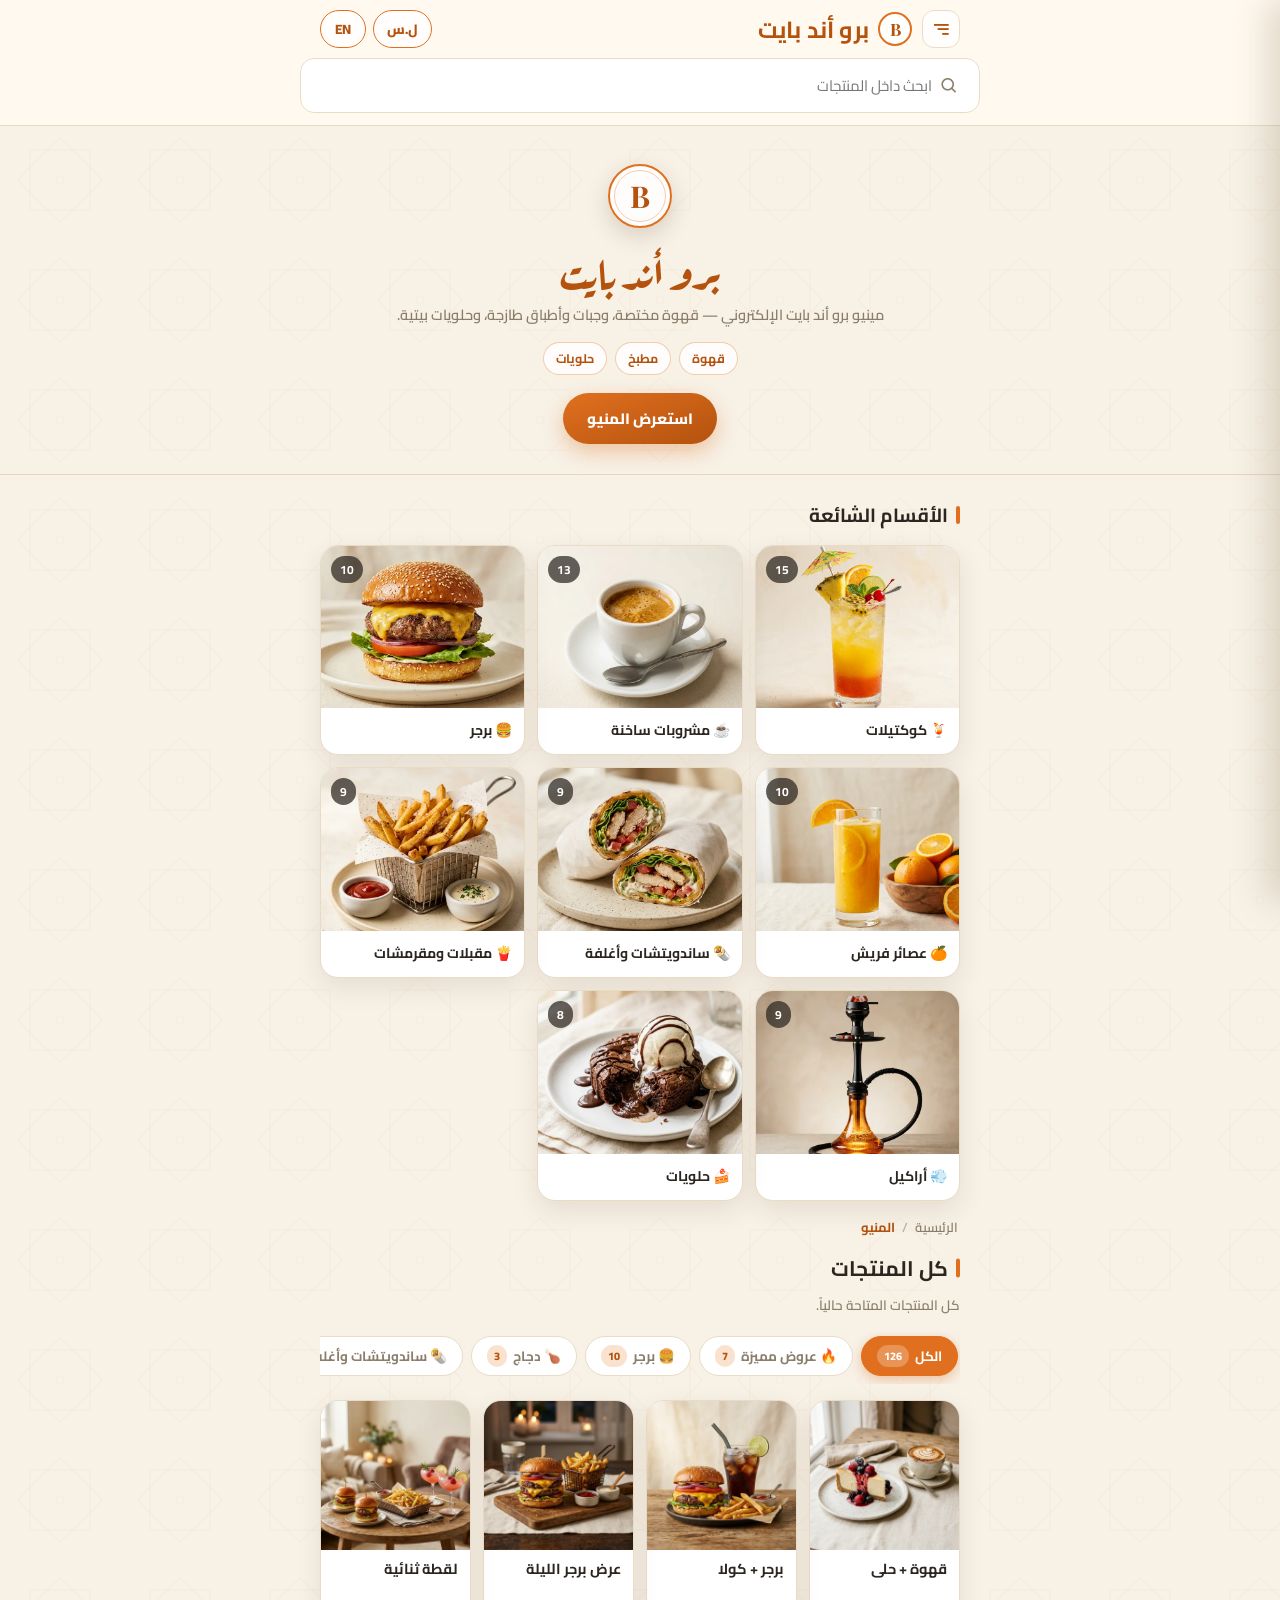
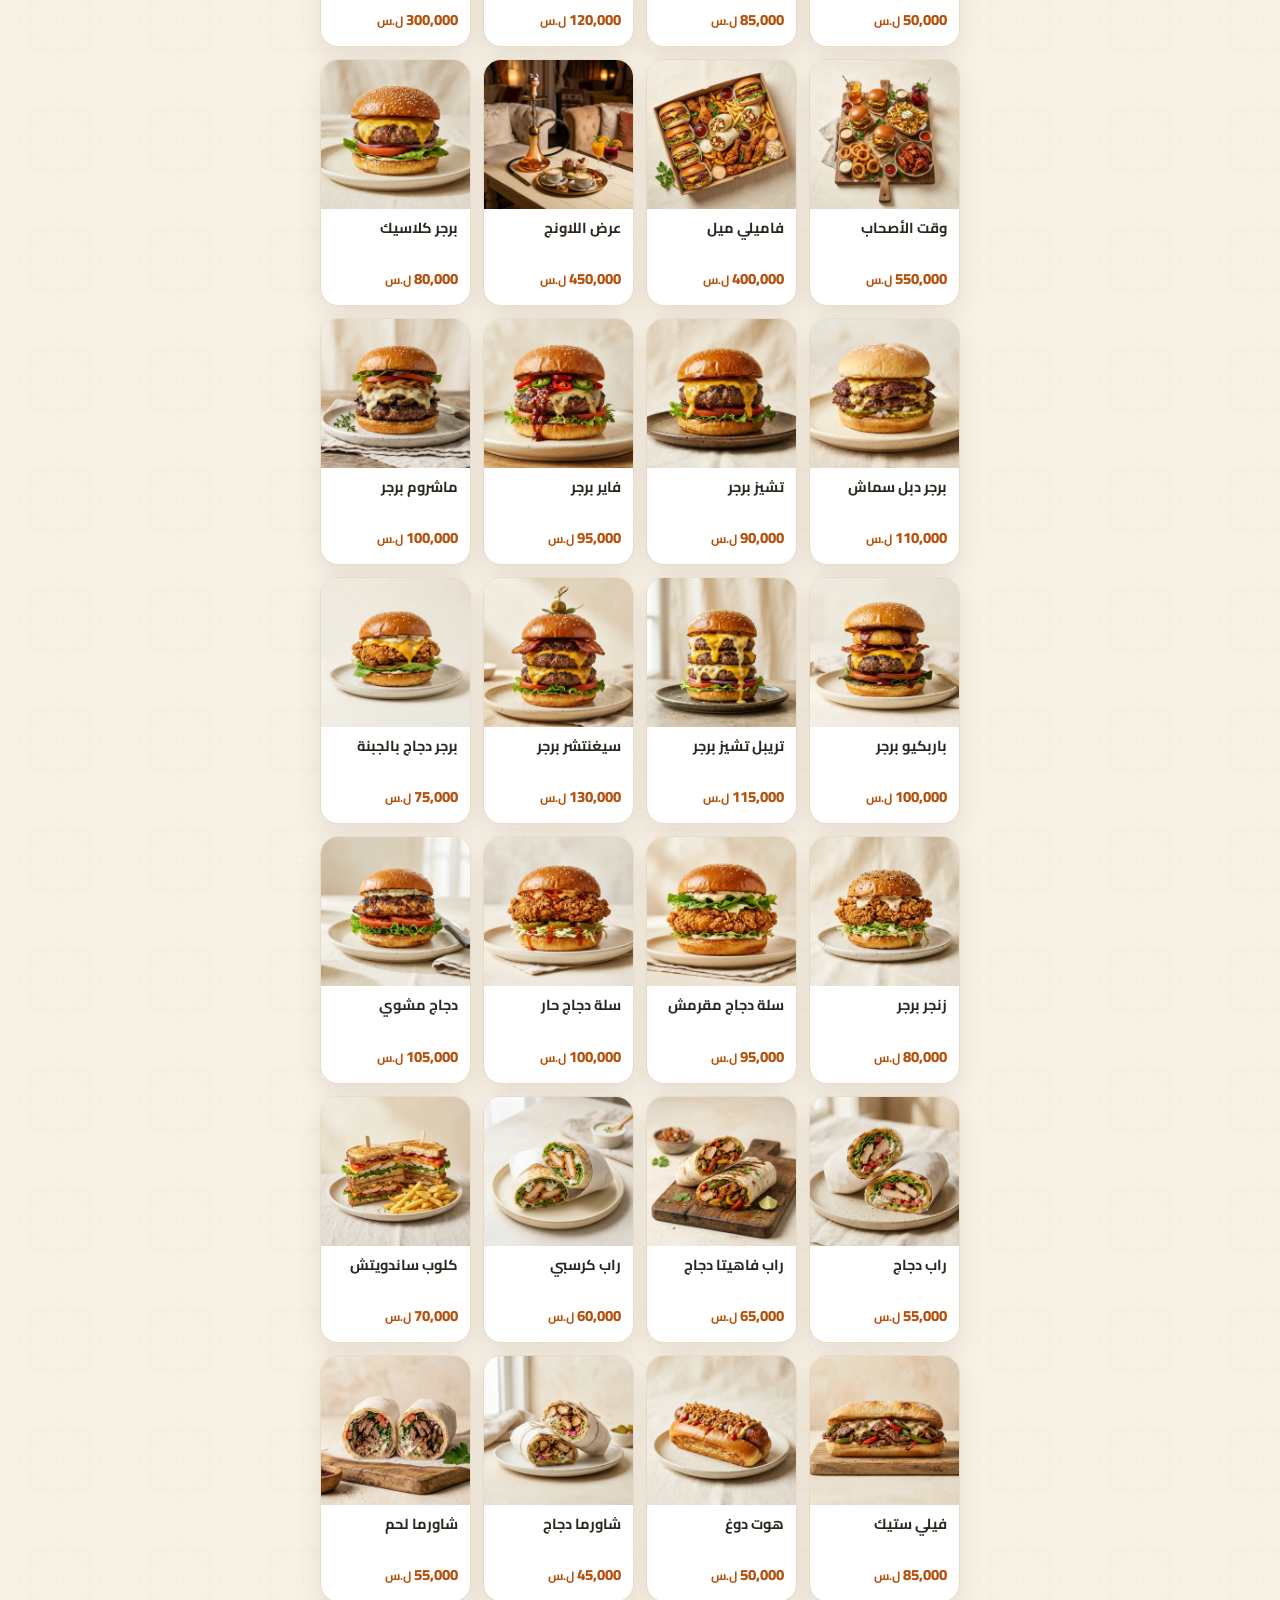
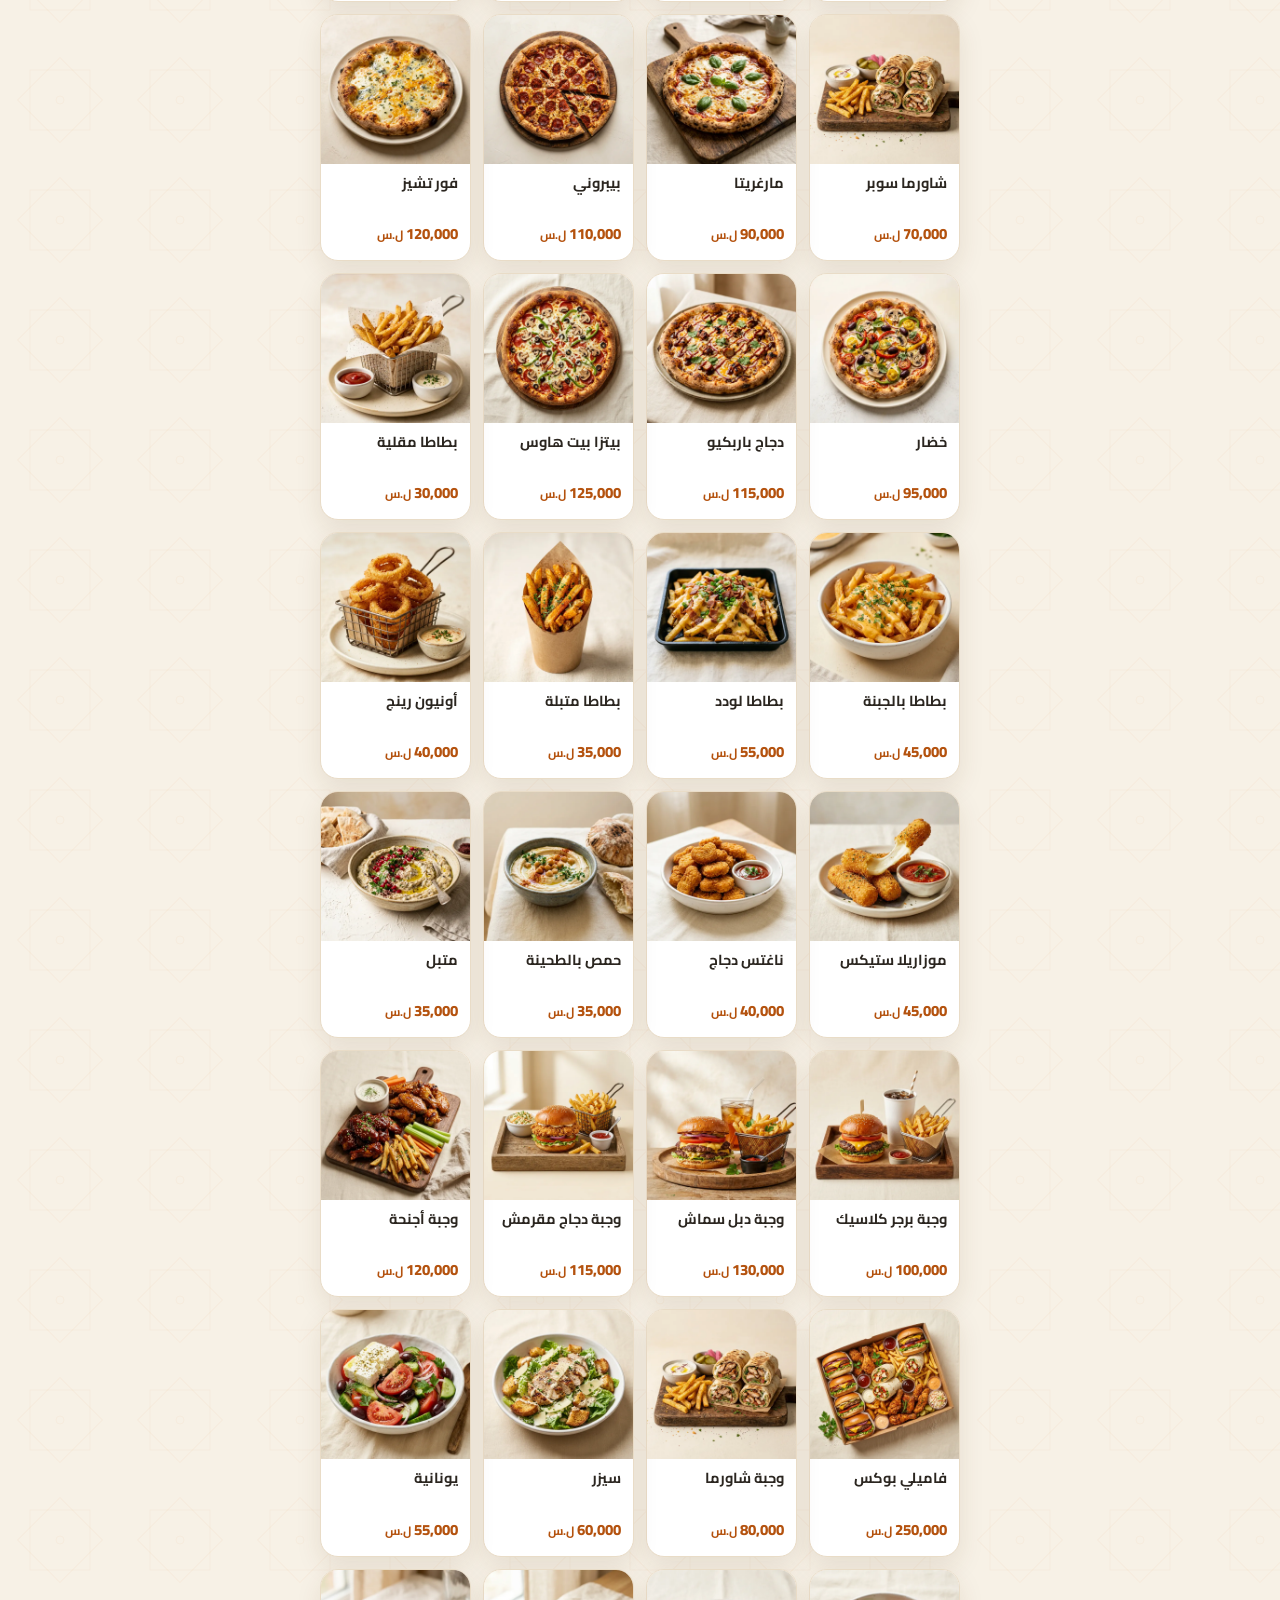
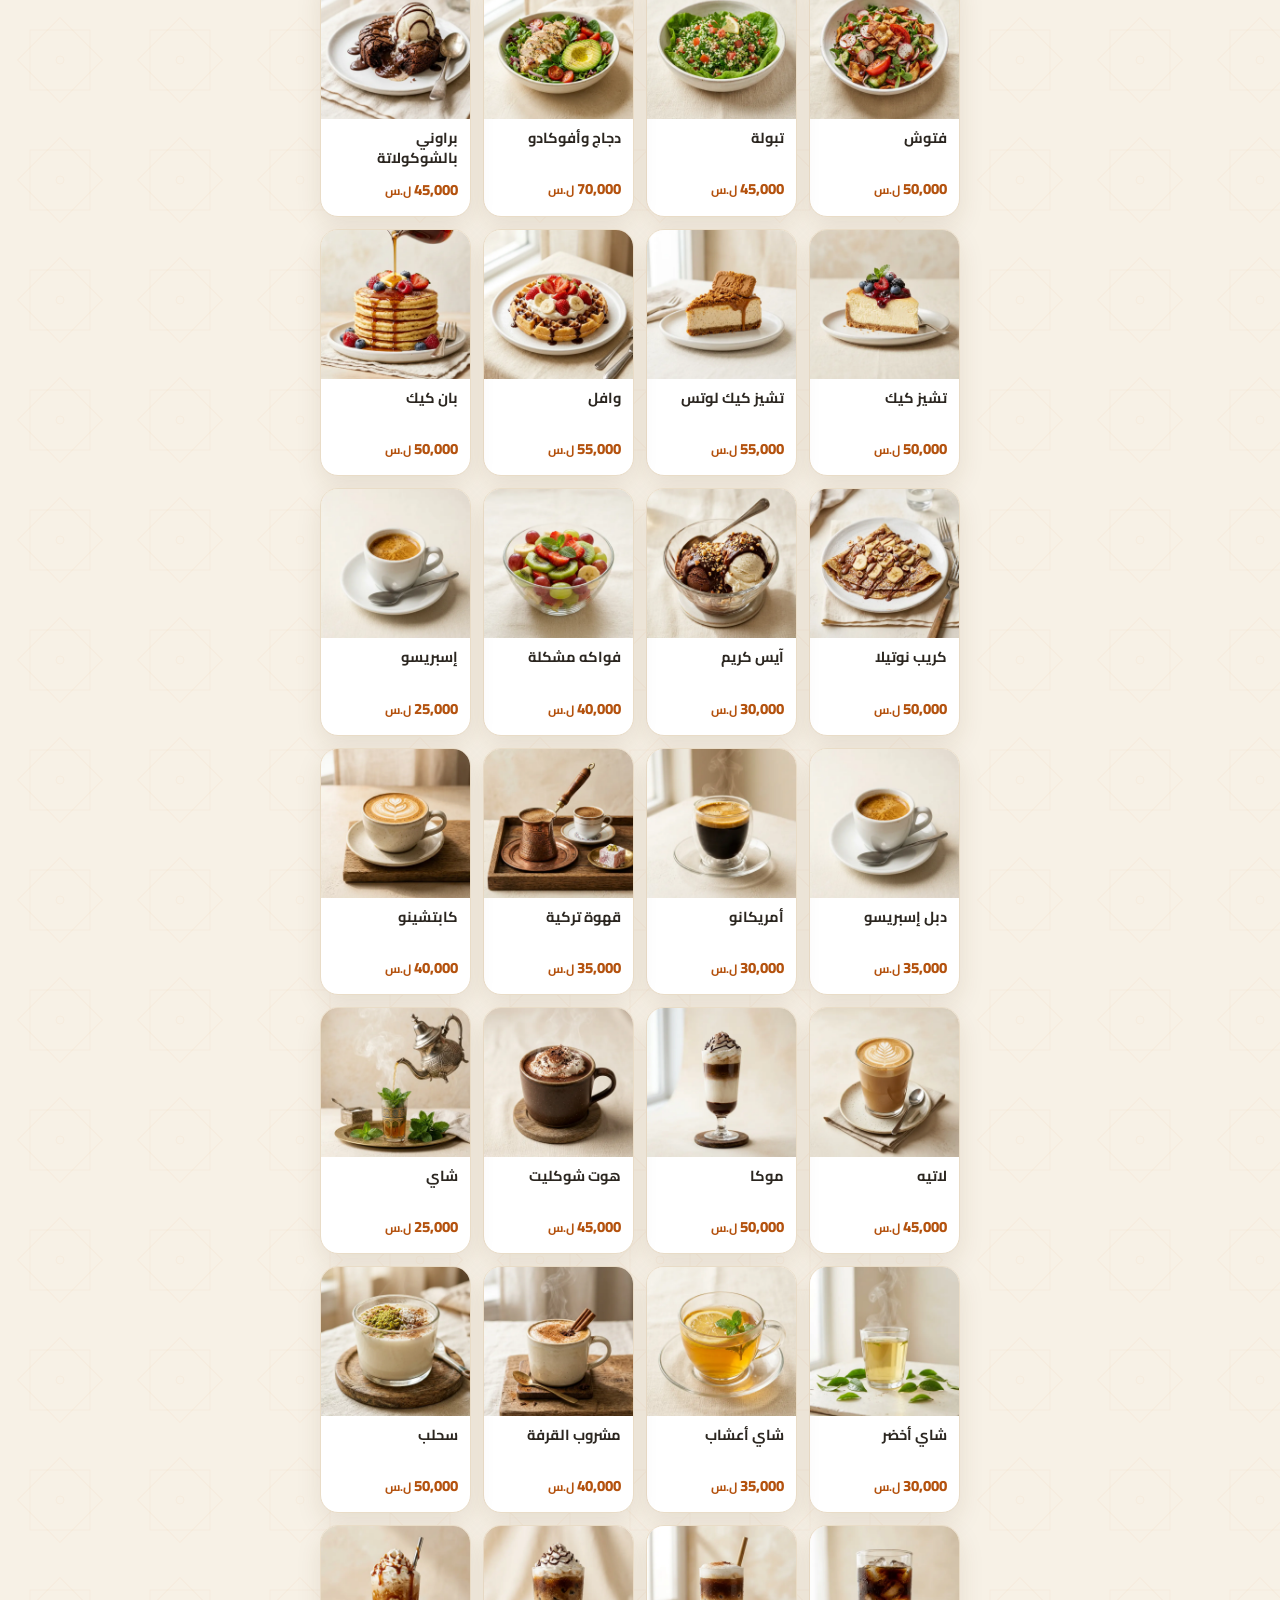
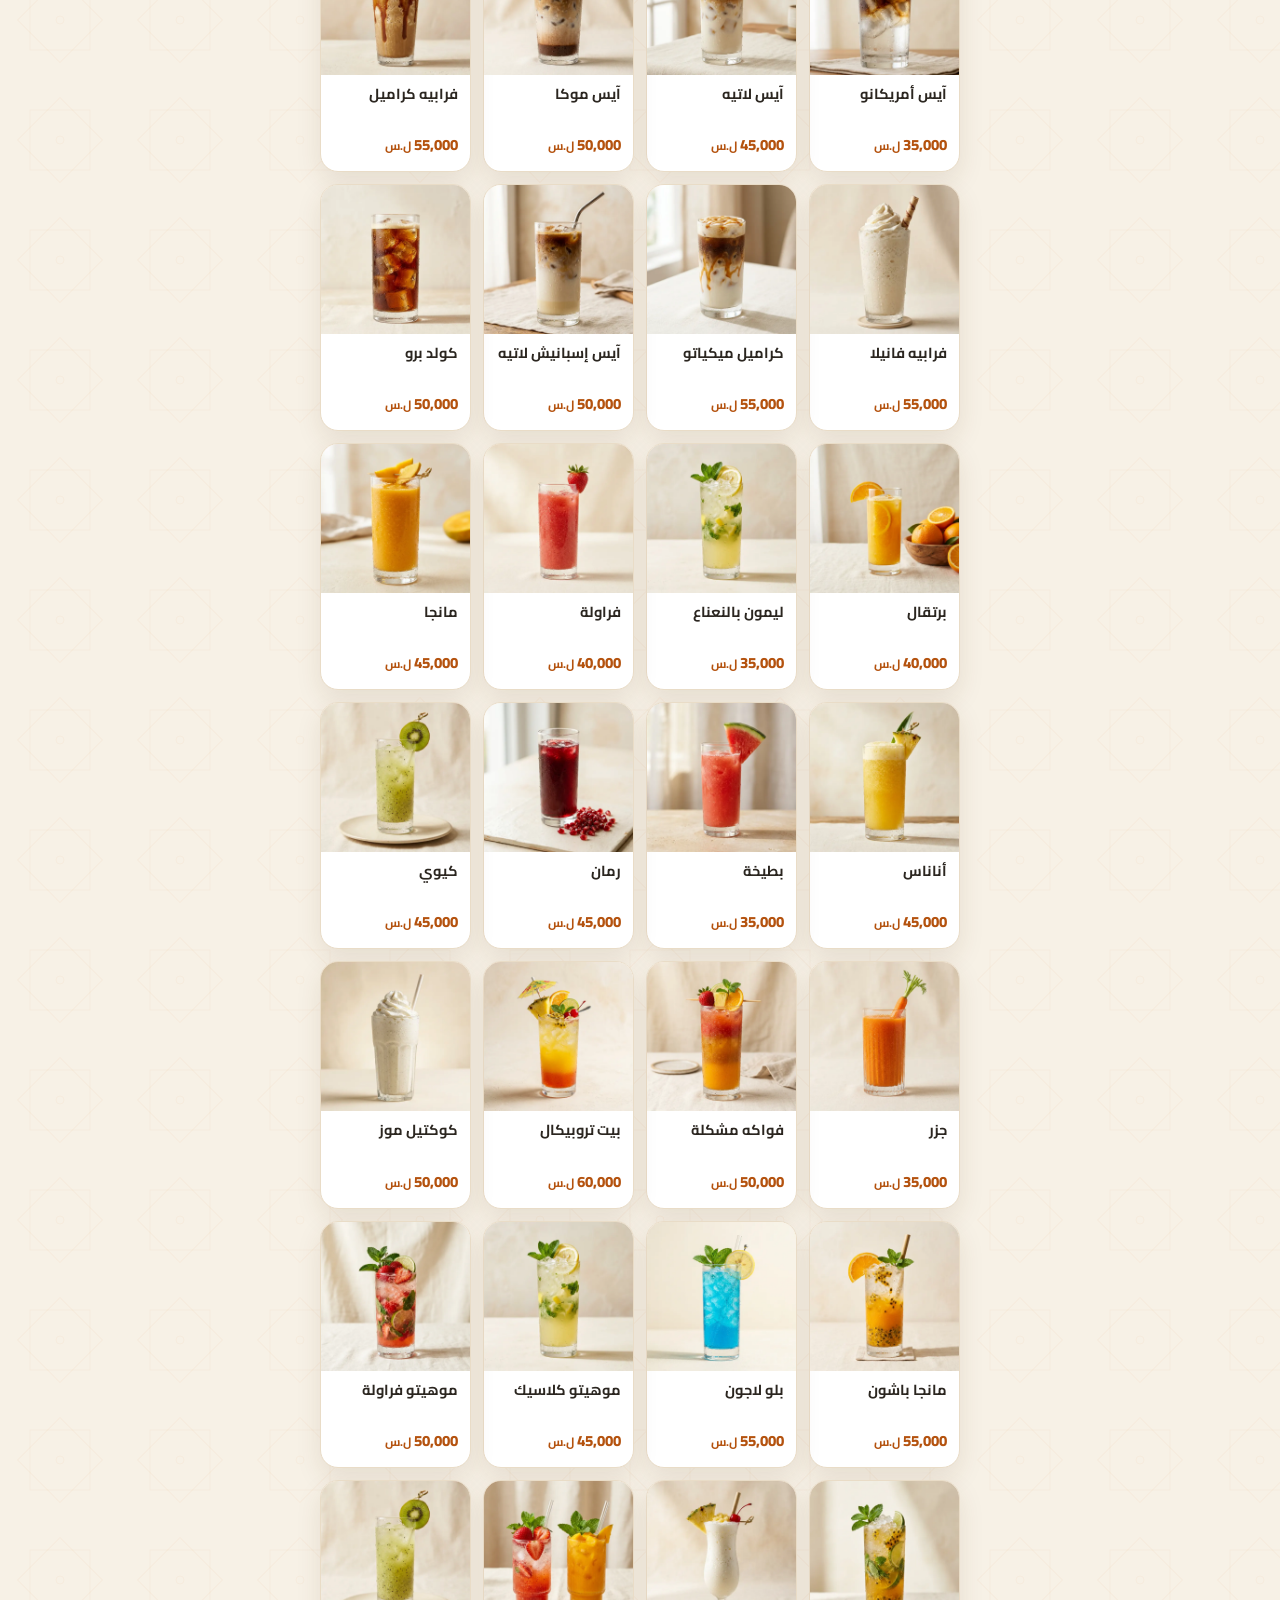
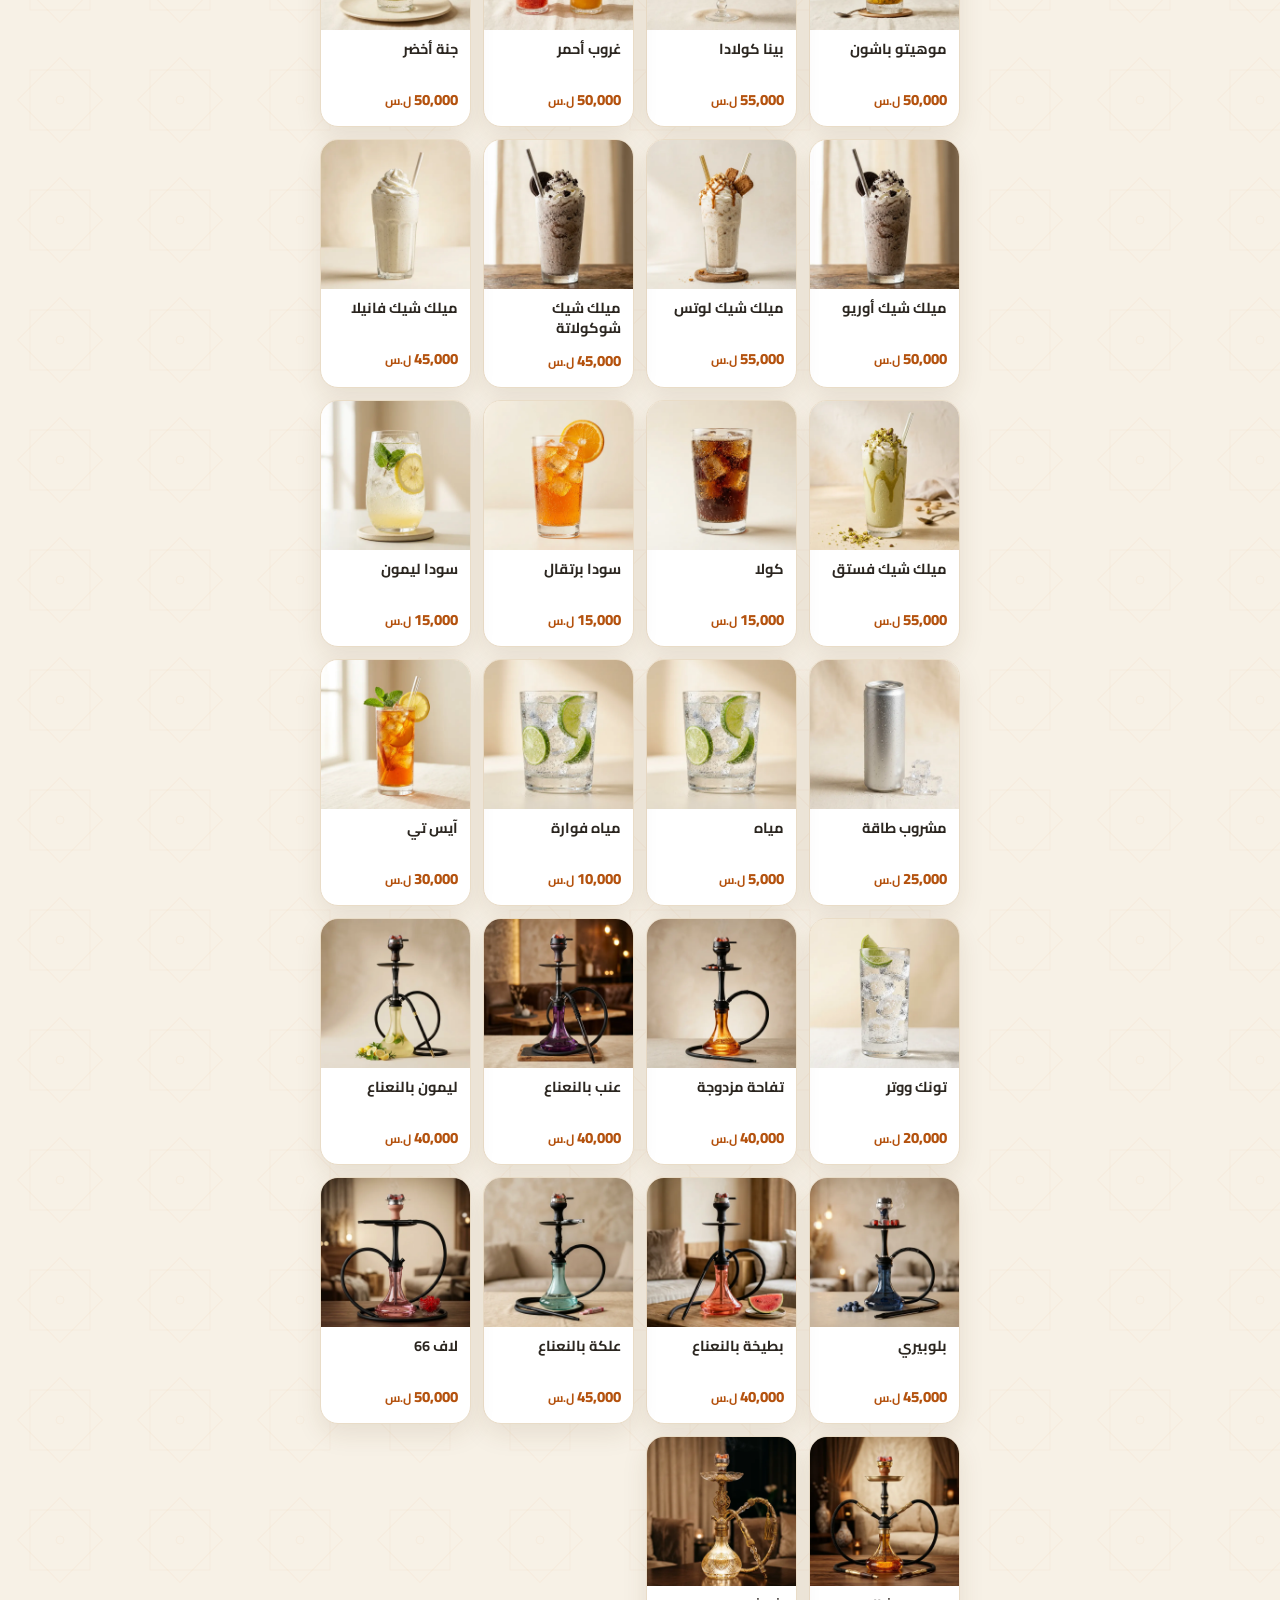
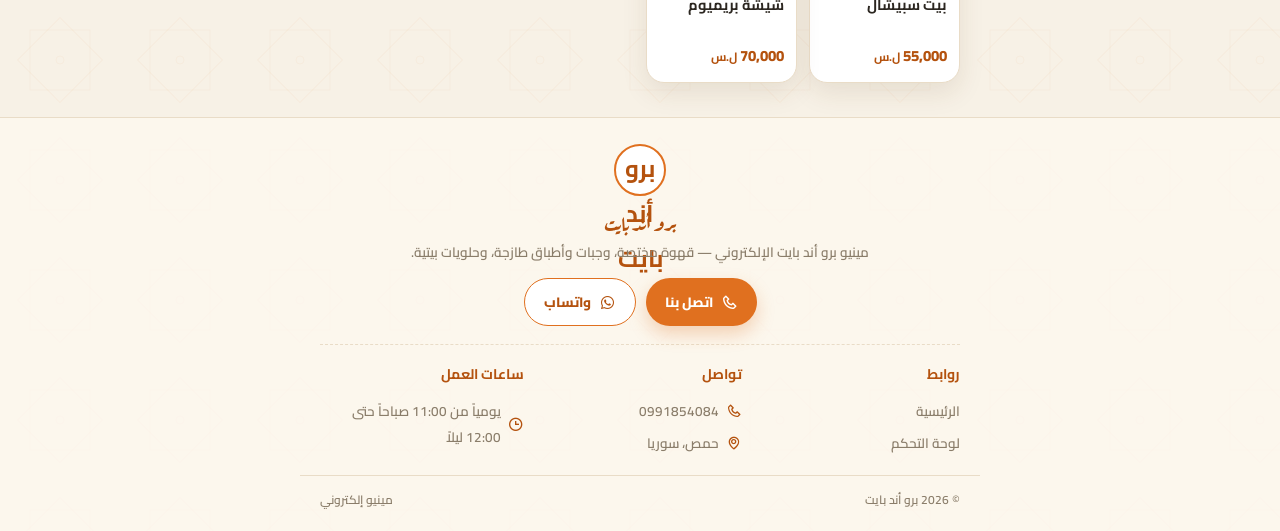
==== commit 05172f14: "Storefront restyle: old-site warm cream/orange identity (hero, popular categories, cards, drawer dir" ====
--- a/index.html
+++ b/index.html
@@ -4,11 +4,11 @@
   <meta charset="utf-8">
   <meta name="viewport" content="width=device-width, initial-scale=1, viewport-fit=cover">
   <meta name="description" content="برو أند بايت — المينيو الإلكتروني: قهوة مختصة، وجبات وأطباق طازجة، وحلويات.">
-  <meta name="theme-color" content="#0f172a">
+  <meta name="theme-color" content="#fffaf1">
   <title>برو أند بايت — المينيو</title>
   <link rel="preconnect" href="https://fonts.googleapis.com">
   <link rel="preconnect" href="https://fonts.gstatic.com" crossorigin>
-  <link href="https://fonts.googleapis.com/css2?family=El+Messiri:wght@400;500;600;700&family=Poppins:wght@400;500;600;700&display=swap" rel="stylesheet">
+  <link href="https://fonts.googleapis.com/css2?family=Cairo:wght@400;600;700;800&family=Aref+Ruqaa:wght@400;700&family=Playfair+Display:ital,wght@0,500;0,600;0,700;1,500&display=swap" rel="stylesheet">
   <link href="https://cdn.jsdelivr.net/npm/boxicons@2.1.4/css/boxicons.min.css" rel="stylesheet">
   <link rel="stylesheet" href="assets/store.css">
   <link rel="stylesheet" href="assets/bb.css">
@@ -30,6 +30,7 @@
         <i class="bx bx-menu-alt-right"></i>
       </button>
       <a class="store-logo-wrap" href="./" id="logo-link" aria-label="برو أند بايت">
+        <span class="bb-logo-mark" id="brand-mark" aria-hidden="true">B</span>
         <span class="brand-text" id="brand-name">برو أند بايت</span>
       </a>
       <div class="bb-pill-group">
@@ -44,7 +45,22 @@
   </header>
 
   <main class="shop-page">
-    <section class="shop-shell">
+    <!-- الهيرو (مطابق للموقع القديم) -->
+    <section class="bb-hero" id="bb-hero">
+      <div class="bb-hero-mark" id="hero-mark" aria-hidden="true">B</div>
+      <h1 class="bb-hero-title" id="hero-title">Brew &amp; Bite</h1>
+      <p class="bb-hero-sub" id="hero-sub"></p>
+      <div class="bb-hero-chips" id="hero-chips"></div>
+      <a class="bb-hero-cta" id="hero-cta" href="#">استعرض المنيو</a>
+    </section>
+
+    <!-- الأقسام الشائعة -->
+    <section class="bb-popular" id="bb-popular">
+      <h2 class="section-title" id="popular-title">الأقسام الشائعة</h2>
+      <div class="bb-popular-grid" id="popular-grid"></div>
+    </section>
+
+    <section class="shop-shell" id="menu-anchor">
       <nav class="breadcrumb-nav" aria-label="breadcrumb">
         <a href="./" id="crumb-home">الرئيسية</a>
         <span class="breadcrumb-sep">/</span>
@@ -131,6 +147,7 @@
     <div class="modal-box bb-detail-box">
       <div class="bb-detail-media-wrap"><img class="bb-detail-media" id="detail-img" alt=""></div>
       <div class="bb-detail-cat" id="detail-cat"></div>
+      <div class="bb-detail-badges" id="detail-badges"></div>
       <h3 class="modal-title" id="detail-name"></h3>
       <div class="cart-attrs-wrap product-nutrition-badges" id="detail-nutrition"></div>
       <p class="bb-detail-desc" id="detail-desc"></p>
--- a/assets/store.css
+++ b/assets/store.css
@@ -1,5790 +1,707 @@
-html {
-  scroll-behavior: smooth;
-}
-
-@font-face {
-  font-family: "OY Mandisa";
-  src: url("../arabic-font/OYMandisa.ttf") format("truetype");
-  font-weight: 400;
-  font-style: normal;
-  font-display: swap;
-}
-
-body {
-  text-transform: capitalize;
-  font-family: var(--font-family);
-  font-size: var(--normal-font-size);
-  /* background-color: var(--body-color); */
-  color: var(--text-color);
-  transition: 0.3s;
-  margin: 0;
-  padding: 0;
-}
-
-h1,
-h2,
-h3 {
-  color: var(--title-color);
-  font-weight: var(--font-semi-bold);
-}
-
-.container {
-  max-width: 1024px;
-  /* margin-left: 1.5rem;
-  margin-right: 1.5rem; */
-}
-
-.grid {
-  display: grid;
-}
-
-.section:first-of-type {
-  padding: 7.5rem 0 2rem;
-}
-
-.section {
-  padding: 6rem 0 2rem;
-}
-
-.section-title {
-  font-size: var(--h2-font-size);
-  direction: rtl;
-  color: var(--dardashat-second-color);
-}
-
-.section-title span {
-  color: #2F3B39;
-  direction: rtl;
-}
-
-.dark-theme .section-title span {
-  color: var(--max-second-color);
-}
-
-.section-subtitle {
-  display: block;
-  font-size: var(--small-font-size);
-  color: var(--second-color);
-  direction: rtl;
-}
-
-.main {
-  overflow: hidden;
-  margin-top: 60px;
-}
-
-img {
-  max-width: 100%;
-  height: auto;
-  aspect-ratio: 1;
-  object-fit: cover;
-}
-
-input,
-button,
-select,
-textarea {
-  font-family: var(--font-family);
-  outline: none;
-  border: none;
-}
-
-/* ====================== THEME ====================== */
-.change-theme {
-  font-size: 1.25rem;
-  color: white;
-  cursor: pointer;
-  transition: 0.3s;
-}
-
-.dark-theme .change-theme {
-  color: var(--max-main-color);
-}
-
-body.dark-theme {
-  --first-color: #f9e0bb;
-  --second-color: #cc7f47;
-  --title-color: hsl(228, 8%, 95%);
-  --text-color: hsl(228, 8%, 70%);
-  --border-color: hsl(228, 16%, 14%);
-  --body-color: hsl(228, 12%, 8%);
-  --container-color: hsl(228, 16%, 12%);
-}
-
-.dark-theme .home-search,
-.dark-theme .swiper-button-next,
-.dark-theme .swiper-button-prev {
-  border: 3px solid var(--border-color);
-}
-
-.dark-theme .nav-menu,
-.dark-theme .home-img,
-.dark-theme .popular-card:hover,
-.dark-theme .accordion-open,
-.dark-theme .accordion-open .value-accordion-icon,
-.dark-theme .value-accordion-arrow,
-.dark-theme .contact-card-box:hover,
-.dark-theme .scrollup {
-  box-shadow: none;
-}
-
-.dark-theme .value-orbe,
-.dark-theme .contact-orbe,
-.dark-theme .contact-card i,
-.dark-theme .contact-card-button,
-.dark-theme .subscribe-container {
-  background-color: var(--container-color);
-}
-
-.dark-theme .subscribe-container {
-  border: 6px solid var(--border-color);
-}
-
-.dark-theme .subscribe-description {
-  color: var(--text-color);
-}
-
-.dark-theme::-webkit-scrollbar {
-  background-color: hsl(228, 4%, 15%);
-}
-
-.dark-theme::-webkit-scrollbar-thumb {
-  background-color: hsl(228, 4%, 25%);
-}
-
-.dark-theme::-webkit-scrollbar-thumb:hover {
-  background-color: hsl(228, 4%, 35%);
-}
-
-/* ====================== GLOBAL ====================== */
-* {
-  padding: 0;
-  margin: 0;
-  list-style: none;
-  text-decoration: none;
-  box-sizing: border-box;
-}
-
-:root {
-  --dardashat-main-color: #283993;
-  --dardashat-second-color: #be9e6d;
-  --cb-main-color: #73bca8;
-  --cb-brown-color: #563f2d;
-  --cb-offwhite-color: #ece6c2;
-  --cb-yellow-color: #efbd66;
-  --eng-font: "Segoe UI", "Roboto", Arial, sans-serif;
-  --number-font: "Segoe UI", "Roboto", Arial, sans-serif;
-  --font-family: "OY Mandisa", "El Messiri", sans-serif;
-  --oro-cream: #FEEEDE;
-  --oro-bg: #023839;
-  --oro-gradient: #476955;
-  --header-height: 3.5rem;
-  --first-color: #8e3200;
-  --first-color-alt: hsl(228, 66%, 47%);
-  --first-color-light: hsl(228, 62%, 59%);
-  --first-color-lighten: hsl(228, 100%, 97%);
-  --second-color: hsl(25, 83%, 53%);
-  --title-color: hsl(228, 57%, 28%);
-  --text-color: hsl(228, 15%, 50%);
-  --text-color-light: hsl(228, 12%, 75%);
-  --border-color: hsl(228, 99%, 98%);
-  --body-color: #fff;
-  --container-color: #fff;
-  --brand-price-color: #023839;
-  --brand-price-color-soft: #FEEEDE;
-  --biggest-font-size: 2.25rem;
-  --h1-font-size: 1.5rem;
-  --h2-font-size: 1.25rem;
-  --h3-font-size: 1rem;
-  --normal-font-size: 0.938rem;
-  --small-font-size: 0.813rem;
-  --smaller-font-size: 0.75rem;
-  --font-medium: 500;
-  --font-semi-bold: 600;
-  --z-tooltip: 10;
-  --z-fixed: 100;
-}
-
-/* ====================== HEADER & NAVIGATION ====================== */
-.header {
-  position: fixed;
-  top: 0;
-  left: 0;
-  width: 100%;
-  background-color: transparent;
-  z-index: var(--z-fixed);
-  transition: 0.3s;
-  font-family: "Poppins", sans-serif;
-}
-
-.nav {
-  height: var(--header-height);
-  display: flex;
-  justify-content: space-between;
-  align-items: center;
-}
-
-/* Top Navigation Styles (moved from PHP) */
-.topnav {
-  overflow: hidden;
-  background-color: #2F3B39;
-  position: relative;
-  width: 100%;
-  margin: auto;
-  font-family: var(--font-family);
-  display: flex;
-  align-items: center;
-  justify-content: space-between;
-}
-
-.dark-theme .topnav {
-  background-color: black;
-  color: white;
-}
-
-.dark-theme .topnav .icon {
-  color: var(--max-main-color);
-}
-
-.topnav #myLinks {
-  display: none;
-  direction: rtl;
-  height: calc(100vh - 200px);
-  overflow-y: auto;
-  background-color: var(--dardashat-main-color);
-}
-
-.dark-theme .topnav .x-scroller {
-  background-color: black;
-}
-
-.dark-theme .topnav .x-scroller a {
-  background-color: black;
-}
-
-.topnav a {
-  color: white;
-  padding: 14px 16px;
-  text-decoration: none;
-  font-size: 17px;
-  display: block;
-  background-color: #2F3B39;
-}
-
-.dark-theme .topnav a {
-  background-color: black;
-  color: white;
-}
-
-.topnav .icon {
-  color: white;
-}
-
-.topnav a.icon {
-  display: block;
-  position: absolute;
-  right: 0;
-  top: 0;
-}
-
-.active {
-  background-color: #F9F9EA;
-  color: white;
-}
-
-.dark-theme .active {
-  background-color: black;
-  color: var(--dardashat-second-color);
-}
-
-/* X-Scroller */
-.x-scroller {
-  overflow-x: scroll;
-  overflow-y: hidden;
-  height: 50px;
-  width: 100%;
-  display: flex;
-  justify-content: space-between;
-  align-items: center;
-  white-space: nowrap;
-  scrollbar-width: thin;
-  font-family: var(--font-family);
-}
-
-.x-scroller a {
-  font-size: 16px;
-  background-color: white;
-  border-radius: 2px;
-  padding: 10px 15px;
-  border-left: 1px solid #7777771f;
-  border-right: 1px solid #7777771f;
-  color: black;
-}
-
-.dark-theme .x-scroller a {
-  background-color: #000;
-  color: white;
-  border-left: 1px solid #7f7f7f;
-  border-right: 1px solid #7f7f7f;
-}
-
-.header-logo {
-  width: 50px;
-}
-
-/* Search Styles */
-.search {
-  background: white;
-  display: flex;
-  align-items: center;
-  justify-content: center;
-  border-radius: 8px;
-  outline: none;
-  transition: all 0.3s ease;
-  background-color: white;
-  color: #2F3B39;
-  font-size: 16px;
-}
-
-.dark-theme .search {
-  background-color: var(--body-color);
-}
-
-#search-bar {
-  direction: rtl;
-  width: 80%;
-  max-width: 400px;
-  padding: 10px;
-  font-family: var(--font-family);
-  transition: all 0.3s ease;
-}
-
-.dark-theme #search-bar {
-  background-color: var(--body-color);
-  color: white;
-  border-color: var(--dardashat-main-color);
-}
-
-.bx-search {
-  color: #2F3B39;
-}
-
-/* ====================== MAIN CONTENT ====================== */
-/* No Results Message */
-.no-results {
-  text-align: center;
-  padding: 2rem;
-  padding-top: 6rem;
-  display: none;
-}
-
-/* Popular Cards */
-.popular-container {
-  padding: 1rem 0 1rem;
-  direction: rtl;
-  display: grid;
-  grid-template-columns: repeat(auto-fill, minmax(140px, 1fr));
-  row-gap: 10px;
-}
-
-.popular-card {
-  background-color: var(--container-color);
-  border-radius: 1rem;
-  direction: rtl;
-  box-shadow: 0px 0px 8px #444343;
-  width: 140px;
-  height: fit-content;
-  padding: 0.2rem 0.5rem 0.1rem;
-  margin: 5px auto;
-  transition: 0.4s;
-  cursor: pointer;
-  max-height: 280px;
-  min-height: 280px;
-  overflow: hidden;
-}
-
-.dark-theme .popular-card {
-  box-shadow: none;
-}
-
-.popular-img {
-  border-radius: 1rem;
-  margin-bottom: 1rem;
-}
-
-.popular-data {
-  padding: 0 1rem 0 0.5rem;
-}
-
-.popular-price {
-  color: var(--brand-price-color);
-  margin-bottom: 0.25rem;
-  font-family: var(--eng-font);
-  font-size: 14px;
-}
-
-.dark-theme .popular-price {
-  color: var(--brand-price-color-soft);
-}
-
-.popular-price span {
-  color: var(--text-color);
-  font-family: var(--font-family);
-}
-
-.popular-title {
-  margin-bottom: 0.75rem;
-  color: #2F3B39;
-  font-size: 16px;
-}
-
-.dark-theme .popular-title {
-  color: white;
-}
-
-.popular-description {
-  font-size: 12px;
-  max-height: 40px;
-  overflow: hidden;
-  text-overflow: ellipsis;
-  display: -webkit-box;
-  -webkit-line-clamp: 2;
-  -webkit-box-orient: vertical;
-}
-
-/* ====================== POPUP MODAL ====================== */
-.popup-overlay {
-  position: fixed;
-  top: 0;
-  left: 0;
-  width: 100%;
-  height: 100%;
-  background: rgba(0, 0, 0, 0.6);
-  backdrop-filter: blur(6px);
-  display: none;
-  justify-content: center;
-  align-items: center;
-  z-index: 9999;
-}
-
-.popup-box {
-  background: white;
-  padding: 25px;
-  border-radius: 14px;
-  width: 85%;
-  max-width: 420px;
-  text-align: center;
-  position: relative;
-}
-
-.dark-theme .popup-box {
-  background: #111;
-  color: white;
-}
-
-.popup-close {
-  position: absolute;
-  top: 0px;
-  right: 7px;
-  font-size: 28px;
-  cursor: pointer;
-}
-
-/* ====================== FOOTER ====================== */
-.footer {
-  background-color: #44434308;
-  padding: 70px 0 0;
-  text-align: center;
-  font-family: var(--font-family);
-  direction: rtl;
-}
-
-.dark-theme .footer {
-  background: linear-gradient(170deg, hsl(0, 0%, 22%) 0%, hsl(0, 0%, 6%) 30%);
-}
-
-.footer .container {
-  display: flex;
-  flex-direction: column;
-  justify-content: center;
-  align-items: center;
-  gap: 50px;
-}
-
-.footer .box h3 {
-  color: #c38154;
-  font-size: 40px;
-  margin: 0 0 10px;
-  text-align: center;
-  letter-spacing: 1px;
-}
-
-.dark-theme .footer .box h3 {
-  color: white;
-}
-
-.footer .box .social {
-  display: flex;
-  justify-content: center;
-}
-
-.footer .box .social li {
-  margin-right: 10px;
-}
-
-.footer .box .social li a {
-  justify-content: center;
-  align-items: center;
-  display: inline-flex;
-  color: white;
-  font-size: 20px;
-  width: 35px;
-  height: 35px;
-  transition: 0.3s;
-  border-radius: 12px;
-}
-
-.footer .box .social .facebook,
-.dark-theme .footer .box .social .facebook {
-  background-color: var(--dardashat-main-color);
-}
-
-.footer .box .social .instagram,
-.dark-theme .footer .box .social .instagram {
-  background-color: var(--dardashat-main-color);
-}
-
-.footer .box .text {
-  margin-top: 15px;
-  margin-bottom: 15px;
-  line-height: 1.6;
-  color: #777;
-}
-
-.dark-theme .footer .box .text {
-  color: white;
-}
-
-.footer .box .line {
-  display: flex;
-  align-items: center;
-  margin-bottom: 40px;
-  margin-top: 10px;
-  color: #777;
-  flex-direction: column;
-}
-
-.dark-theme .footer .box .line {
-  color: white;
-}
-
-.footer .box .line:last-child {
-  margin-bottom: 0;
-}
-
-.footer .box .line i {
-  margin-right: 10px;
-  color: var(--dardashat-main-color);
-  font-size: 40px;
-  margin-bottom: 15px;
-}
-
-.dark-theme .footer .box .line i {
-  color: var(--dardashat-main-color);
-}
-
-.footer .box .line .info {
-  line-height: 1.7;
-  font-size: 16px;
-}
-
-.footer .box .line .info span {
-  display: block;
-  font-family: var(--eng-font);
-  direction: ltr;
-}
-
-.whatsapp-contact {
-  font-family: var(--font-family) !important;
-  direction: ltr;
-}
-
-.footer .copyright {
-  padding: 25px 0;
-  text-align: center;
-  color: #777;
-  margin: 20px 0 0;
-  border-top: 1px solid #777;
-  font-size: 16px;
-  padding-bottom: 100px;
-  font-family: var(--eng-font);
-}
-
-.dark-theme .footer .copyright {
-  color: white;
-  border-color: white;
-}
-
-.footer .copyright i {
-  color: var(--dardashat-main-color);
-  margin: 0 3px;
-}
-
-.dark-theme .footer .copyright i {
-  color: var(--dardashat-main-color);
-}
-
-/* ====================== SCROLLBAR ====================== */
-::-webkit-scrollbar {
-  width: 0;
-  border-radius: 0.5rem;
-  background-color: hsl(228, 8%, 96%);
-}
-
-::-webkit-scrollbar-thumb {
-  border-radius: 0.5rem;
-  background-color: hsl(228, 8%, 64%);
-}
-
-::-webkit-scrollbar-thumb:hover {
-  background-color: hsl(228, 8%, 54%);
-}
-
-/* ====================== SCROLL UP ====================== */
-.scrollup {
-  position: fixed;
-  right: 1rem;
-  bottom: -30%;
-  background-color: var(--container-color);
-  box-shadow: 0 8px 12px hsla(228, 66%, 45%, 0.1);
-  display: inline-flex;
-  padding: 0.35rem;
-  border-radius: 0.25rem;
-  color: var(--dardashat-main-color);
-  font-size: 1.25rem;
-  z-index: var(--z-tooltip);
-  transition: 0.3s;
-}
-
-.show-scroll {
-  bottom: 8rem;
-}
-
-/* ====================== RESPONSIVE ====================== */
-@media screen and (max-width: 350px) {
-  .container {
-    margin-left: 1rem;
-    margin-right: 1rem;
-  }
-
-  .section {
-    padding: 3.5rem 0 1rem;
-  }
-}
-
-@media screen and (max-width: 320px) {
-  .nav-menu {
-    padding: 1.3rem 1.5rem;
-  }
-
-  .popular-card {
-    width: 230px;
-    padding: 0.5rem 0.5rem 0.75rem;
-  }
-}
-
-@media screen and (min-width: 1023px) {
-  .section {
-    padding: 7.5rem 0 1rem;
-  }
-
-  .section-title {
-    font-size: 2.25rem;
-  }
-
-  .section-subtitle {
-    font-size: var(--normal-font-size);
-  }
-
-  .nav {
-    height: calc(var(--header-height) + 1.5rem);
-  }
-
-  .nav-menu {
-    width: initial;
-    margin-left: auto;
-  }
-
-  .nav-list {
-    display: flex;
-    column-gap: 3rem;
-  }
-
-  .nav-link {
-    color: var(--text-color-light);
-  }
-
-  .nav-link i {
-    display: none;
-  }
-
-  .nav-boutton {
-    display: block;
-  }
-
-  .active-link {
-    background: none;
-    box-shadow: none;
-    color: var(--first-color);
-    font-weight: var(--font-medium);
-  }
-
-  .change-theme {
-    margin: 0 3rem;
-    color: var(--text-color-light);
-  }
-
-  .scroll-header .nav-link,
-  .scroll-header .change-theme {
-    color: var(--text-color);
-  }
-
-  .scroll-header .active-link {
-    color: var(--first-color);
-  }
-
-  .popular-container {
-    padding-top: 3rem;
-  }
-
-  .popular-card {
-    width: 320px;
-    padding: 0.75rem 0.75rem 2rem;
-  }
-
-  .popular-data {
-    padding: 0 0.25rem 0 0.75rem;
-  }
-
-  .show-scroll {
-    bottom: 3rem;
-    right: 3rem;
-  }
-}
-
-@media screen and (min-width: 1040px) {
-  .container {
-    margin-left: auto;
-    margin-right: auto;
-  }
-}
-
-@media screen and (min-width: 2048px) {
-  body {
-    zoom: 1.5;
-  }
-}
-
-@media screen and (min-width: 3840px) {
-  body {
-    zoom: 2;
-  }
-}
-/* ====================== CART & PRODUCT DETAILS ====================== */
-.cart-link {
-  position: relative;
-  color: white;
-  background: transparent;
-  display: inline-flex;
-  align-items: center;
-  gap: 6px;
-}
-
-.cart-count {
-  background: #53C1C0;
-  color: white;
-  border-radius: 999px;
-  padding: 2px 6px;
-  font-size: 12px;
-}
-
-.price-wrap {
-  display: flex;
-  flex-direction: column;
-  gap: 2px;
-}
-
-.price-before {
-  font-size: 12px;
-  text-decoration: line-through;
-  color: #8b8b8b;
-  font-family: var(--eng-font);
-}
-
-.add-to-cart-btn {
-  margin-top: 8px;
-  background-color: #53C1C0;
-  color: white;
-  padding: 8px 10px;
-  border-radius: 8px;
-  font-size: 13px;
-  cursor: pointer;
-}
-
-.add-to-cart-btn:hover {
-  opacity: 0.9;
-}
-
-.product-page {
-  padding: 7rem 1.5rem 2rem;
-  direction: rtl;
-}
-
-.product-card {
-  display: grid;
-  gap: 16px;
-  background: var(--container-color);
-  box-shadow: 0px 0px 8px #444343;
-  border-radius: 16px;
-  padding: 16px;
-}
-
-.product-gallery {
-  display: grid;
-  gap: 10px;
-}
-
-.product-main-img {
-  width: 100%;
-  border-radius: 12px;
-}
-
-.product-thumbs {
-  display: grid;
-  grid-template-columns: repeat(auto-fill, minmax(70px, 1fr));
-  gap: 8px;
-}
-
-.product-thumb {
-  border-radius: 8px;
-  cursor: pointer;
-}
-
-.product-info h1 {
-  font-size: 20px;
-}
-
-.attr-row {
-  display: flex;
-  gap: 10px;
-  align-items: center;
-  margin-top: 10px;
-}
-
-.attr-row label {
-  min-width: 110px;
-}
-
-.attr-row select,
-.attr-row input {
-  padding: 6px 8px;
-  border: 1px solid #ddd;
-  border-radius: 6px;
-}
-
-.cart-page {
-  padding: 7rem 1.5rem 2rem;
-  direction: rtl;
-}
-
-.cart-table {
-  width: 100%;
-  border-collapse: collapse;
-}
-
-.cart-table th,
-.cart-table td {
-  border-bottom: 1px solid #eee;
-  padding: 10px;
-  text-align: right;
-}
-
-.cart-actions {
-  display: flex;
-  gap: 10px;
-  margin-top: 16px;
-}
-
-.cart-summary {
-  margin-top: 20px;
-  padding: 12px;
-  border-radius: 10px;
-  background: #f7f7f7;
-}
-
-.checkout-form {
-  display: grid;
-  gap: 10px;
-}
-
-.checkout-form input,
-.checkout-form textarea,
-.checkout-form select {
-  padding: 10px;
-  border: 1px solid #ddd;
-  border-radius: 8px;
-}
-
-@media screen and (min-width: 900px) {
-  .product-card {
-    grid-template-columns: 1.1fr 1fr;
-  }
-}
-
-.btn-soft {
-  background: #f0f0f0;
-  color: #2F3B39;
-  border-radius: 8px;
-  padding: 6px 10px;
-  font-size: 12px;
-  cursor: pointer;
-}
-
-.btn-soft:hover {
-  background: #e7e7e7;
-}
-
-.carousel {
-  position: relative;
-}
-
-.carousel-btn {
-  position: absolute;
-  top: 50%;
-  transform: translateY(-50%);
-  background: rgba(47, 59, 57, 0.85);
-  color: #fff;
-  border-radius: 50%;
-  width: 30px;
-  height: 30px;
-  display: inline-flex;
-  align-items: center;
-  justify-content: center;
-  cursor: pointer;
-}
-
-.carousel-btn.prev {
-  left: 8px;
-}
-
-.carousel-btn.next {
-  right: 8px;
-}
-
-.qty-control {
-  display: inline-flex;
-  align-items: center;
-  gap: 6px;
-}
-
-.qty-btn {
-  width: 26px;
-  height: 26px;
-  border-radius: 6px;
-  background: #53C1C0;
-  color: #fff;
-  font-weight: bold;
-  display: inline-flex;
-  align-items: center;
-  justify-content: center;
-  cursor: pointer;
-}
-
-.qty-input {
-  width: 50px;
-  text-align: center;
-  border: 1px solid #ddd;
-  border-radius: 6px;
-  padding: 4px 6px;
-}
-
-.cart-remove-btn {
-  background: #f3f3f3;
-  color: #b50000;
-  border-radius: 8px;
-  padding: 4px 8px;
-  font-size: 12px;
-  display: inline-flex;
-  align-items: center;
-  gap: 6px;
-  cursor: pointer;
-}
-
-.cart-remove-btn:hover {
-  background: #ffe5e5;
-}
-
-.status-pill {
-  display: inline-flex;
-  padding: 4px 10px;
-  border-radius: 999px;
-  font-size: 12px;
-  color: #fff;
-}
-
-.status-pending {
-  background: #6c757d;
-}
-
-.status-shipped {
-  background: #f0ad4e;
-}
-
-.status-completed {
-  background: #28a745;
-}
-
-.status-actions .btn {
-  margin-right: 6px;
-  margin-bottom: 6px;
-}
-
-.status-actions .btn.active {
-  border: 2px solid #000;
-}
-/* ====== Modal ====== */
-.modal-backdrop {
-  position: fixed;
-  inset: 0;
-  background: rgba(0,0,0,0.45);
-  display: none;
-  opacity: 0;
-  pointer-events: none;
-  align-items: center;
-  justify-content: center;
-  z-index: 10000;
-}
-
-.modal-box {
-  background: #fff;
-  border-radius: 12px;
-  padding: 16px;
-  width: 90%;
-  max-width: 420px;
-  box-shadow: 0 10px 30px rgba(0,0,0,0.2);
-}
-
-.modal-title {
-  font-size: 16px;
-  margin-bottom: 10px;
-}
-
-.modal-actions {
-  display: flex;
-  gap: 8px;
-  justify-content: flex-end;
-}
-
-.modal-actions .btn-soft {
-  min-width: 90px;
-}
-
-/* ====== Chips ====== */
-.attr-chip {
-  display: inline-flex;
-  padding: 4px 8px;
-  background: #f0f0f0;
-  border-radius: 8px;
-  font-size: 12px;
-  margin-left: 6px;
-  margin-top: 4px;
-}
-.carousel-btn.prev {
-  right: 8px;
-  left: auto;
-}
-
-.carousel-btn.next {
-  left: 8px;
-  right: auto;
-}
-
-.status-cancelled {
-  background: #dc3545;
-}
-
-
-.modal-backdrop.is-open {
-  display: flex;
-  opacity: 1;
-  pointer-events: auto;
-}
-
-
-
-.modal-backdrop[hidden] {
-  display: none !important;
-}
-
-
-.carousel img {
-  transition: opacity 0.25s ease;
-}
-.fade-out {
-  opacity: 0.2;
-}
-.fade-in {
-  opacity: 1;
-}
-
-
-.stock-low {
-  font-size: 12px;
-  color: #b50000;
-  margin-top: 4px;
-}
-.stock-ok {
-  font-size: 12px;
-  color: #2f7b39;
-  margin-top: 4px;
-}
-
-
-
-.coupon-message.error{
-  background:#ffe8e8;
-  border-color:#ffb3b3;
-  color:#b50000;
-}
-
-
-
-
-
-.qty-btn:disabled{
-  opacity:0.4;
-  cursor:not-allowed;
-}
-
-
-:root {
-  --body-color: #fafafa;
-  --container-color: #ffffff;
-  --title-color: #111827;
-  --text-color: #6b7280;
-  --border-color: #e5e7eb;
-  --surface-soft: #f8fafc;
-  --surface-muted: #f3f4f6;
-  --accent-color: #111827;
-  --accent-soft: #eef2ff;
-  --radius-xl: 24px;
-  --radius-lg: 18px;
-  --shadow-soft: 0 18px 60px rgba(15, 23, 42, 0.08);
-}
-
-body.storefront-body {
-  /* background:
-    radial-gradient(circle at top right, rgba(148, 163, 184, 0.16), transparent 28%),
-    linear-gradient(180deg, #fcfcfd 0%, #f8fafc 100%); */
-  color: var(--title-color);
-  text-transform: none;
-}
-
-body.sidebar-visible {
-  overflow: hidden;
-}
-
-.store-header {
-  position: sticky;
-  top: 0;
-  z-index: 120;
-  padding: 14px 16px 10px;
-  background: rgba(250, 250, 250, 0.88);
-  backdrop-filter: blur(20px);
-  border-bottom: 1px solid rgba(229, 231, 235, 0.9);
-}
-
-.store-header-bar {
-  max-width: 1120px;
-  margin: 0 auto;
-  display: flex;
-  align-items: center;
-  justify-content: space-between;
-}
-
-.store-logo-wrap {
-  display: inline-flex;
-  align-items: center;
-  justify-content: center;
-}
-
-.header-icon-btn {
-  width: 46px;
-  height: 46px;
-  border-radius: 14px;
-  background: #fff;
-  /* border: 1px solid var(--border-color); */
-  color: var(--title-color);
-  display: inline-flex;
-  align-items: center;
-  justify-content: center;
-  /* box-shadow: 0 8px 30px rgba(15, 23, 42, 0.06); */
-}
-
-.header-icon-btn i {
-  font-size: 24px;
-}
-
-.store-search-bar {
-  max-width: 1120px;
-  margin: 12px auto 0;
-  border: 1px solid var(--border-color);
-  background: #fff;
-  border-radius: 18px;
-  padding: 0 14px;
-  display: flex;
-  align-items: center;
-  gap: 10px;
-  min-height: 56px;
-  box-shadow: 0 10px 30px rgba(15, 23, 42, 0.05);
-}
-
-.store-search-bar input {
-  flex: 1;
-  background: transparent;
-  font-size: 15px;
-  direction: rtl;
-}
-
-.store-sidebar-backdrop {
-  position: fixed;
-  inset: 0;
-  background: rgba(15, 23, 42, 0.4);
-  opacity: 0;
-  pointer-events: none;
-  transition: opacity 0.28s ease;
-  z-index: 119;
-}
-
-.store-sidebar-backdrop.is-open {
-  opacity: 1;
-  pointer-events: auto;
-}
-
-.store-sidebar {
-  position: fixed;
-  top: 0;
-  right: 0;
-  width: min(360px, 92vw);
-  height: 100vh;
-  background: rgba(255, 255, 255, 0.96);
-  backdrop-filter: blur(18px);
-  border-left: 1px solid rgba(229, 231, 235, 0.9);
-  box-shadow: none;
-  transform: translateX(100%);
-  transition: transform 0.32s ease;
-  z-index: 120;
-  display: flex;
-  flex-direction: column;
-}
-
-.store-sidebar.is-open {
-  transform: translateX(0);
-}
-
-.store-sidebar-header {
-  display: flex;
-  align-items: center;
-  justify-content: space-between;
-  padding: 22px 20px 16px;
-  border-bottom: 1px solid var(--border-color);
-}
-
-.store-sidebar-body {
-  padding: 14px 14px 22px;
-  overflow-y: auto;
-}
-
-.sidebar-close {
-  width: 40px;
-  height: 40px;
-  border-radius: 12px;
-  background: var(--surface-muted);
-  color: var(--title-color);
-}
-
-.sidebar-group {
-  border-bottom: 1px solid rgba(229, 231, 235, 0.8);
-}
-
-.sidebar-group-toggle {
-  width: 100%;
-  display: flex;
-  align-items: center;
-  justify-content: space-between;
-  padding: 14px 10px;
-  color: var(--title-color);
-  background: transparent;
-  font-size: 15px;
-  font-weight: 600;
-}
-
-.sidebar-group-panel {
-  display: none;
-  padding: 0 0 12px 12px;
-}
-
-.sidebar-group-panel.is-open {
-  display: block;
-}
-
-.sidebar-link {
-  display: block;
-  padding: 10px 12px;
-  margin-top: 6px;
-  border-radius: 12px;
-  color: #4b5563;
-  background: transparent;
-  transition: background 0.2s ease, color 0.2s ease, transform 0.2s ease;
-}
-
-.sidebar-link:hover,
-.sidebar-link.is-current {
-  background: var(--surface-muted);
-  color: var(--title-color);
-  transform: translateX(-2px);
-}
-
-.breadcrumb-nav {
-  display: flex;
-  align-items: center;
-  gap: 8px;
-  flex-wrap: wrap;
-  color: var(--text-color);
-  font-size: 14px;
-  margin-bottom: 16px;
-}
-
-.breadcrumb-nav a {
-  color: #4b5563;
-}
-
-.breadcrumb-current {
-  color: var(--title-color);
-  font-weight: 600;
-}
-
-.landing-page,
-.shop-page,
-.product-page,
-.cart-page {
-  max-width: 1120px;
-  margin: 0 auto;
-  padding: 24px 2px 40px;
-}
-
-.hero-section,
-.home-box-grid-section,
-.trend-section,
-.shop-shell,
-.modern-product-card,
-.modern-admin-card,
-.cart-summary,
-.product-card {
-  /* background: rgba(255, 255, 255, 0.84); */
-  /* border: 1px solid rgba(229, 231, 235, 0.9); */
-  box-shadow: var(--shadow-soft);
-  border-radius: var(--radius-xl);
-}
-
-.hero-section,
-.home-box-grid-section,
-.trend-section,
-.shop-shell {
-  padding: 18px;
-  margin-top: 18px;
-}
-
-.hero-slider {
-  position: relative;
-  min-height: 270px;
-  overflow: hidden;
-  border-radius: 22px;
-  /* background: linear-gradient(135deg, #e5e7eb, #f8fafc); */
-}
-
-.hero-track {
-  position: relative;
-  min-height: 270px;
-}
-
-.hero-slide {
-  position: absolute;
-  inset: 0;
-  opacity: 0;
-  pointer-events: none;
-  transition: opacity 0.45s ease, transform 0.45s ease;
-  transform: scale(1.02);
-  display: flex;
-  align-items: flex-end;
-  justify-content: center;
-  overflow: hidden;
-}
-
-.hero-slide.is-active {
-  opacity: 1;
-  pointer-events: auto;
-  transform: scale(1);
-}
-
-.hero-slide img {
-  width: 100%;
-  height: 100%;
-  aspect-ratio: auto;
-  object-fit: cover;
-}
-
-.hero-fallback {
-  position: relative;
-  opacity: 1;
-  pointer-events: auto;
-  transform: none;
-  color: var(--title-color);
-  text-align: center;
-}
-
-.hero-nav,
-.trend-nav {
-  position: absolute;
-  top: 50%;
-  transform: translateY(-50%);
-  width: 42px;
-  height: 42px;
-  border-radius: 999px;
-  background: rgba(255, 255, 255, 0.94);
-  color: var(--title-color);
-  display: inline-flex;
-  align-items: center;
-  justify-content: center;
-  box-shadow: 0 10px 24px rgba(15, 23, 42, 0.14);
-}
-
-.hero-prev,
-.trend-prev { right: 16px; }
-.hero-next,
-.trend-next { left: 16px; }
-
-.hero-dots {
-  position: absolute;
-  right: 0;
-  left: 0;
-  bottom: 16px;
-  display: flex;
-  justify-content: center;
-  gap: 8px;
-}
-
-.hero-dot {
-  width: 10px;
-  height: 10px;
-  border-radius: 999px;
-  background: rgba(255,255,255,0.5);
-}
-
-.hero-dot.is-active {
-  width: 24px;
-  background: #fff;
-}
-
-.home-box-grid {
-  display: grid;
-  grid-template-columns: repeat(2, minmax(0, 1fr));
-  gap: 14px;
-}
-
-.home-box-card {
-  display: grid;
-  grid-template-rows: minmax(0, 1fr) auto;
-  overflow: visible;
-  border-radius: 6px;
-  min-height: 160px;
-  background: transparent;
-  border: 0;
-  transition: transform 0.24s ease, box-shadow 0.24s ease;
-}
-
-.home-box-card:hover {
-  transform: translateY(-4px);
-  box-shadow: none;
-}
-
-.home-box-media {
-  display: block;
-  min-height: 160px;
-  overflow: hidden;
-}
-
-.home-box-card img {
-  width: 100%;
-  height: 100%;
-  aspect-ratio: auto;
-  object-fit: cover;
-}
-
-.home-box-title {
-  display: flex;
-  align-items: center;
-  justify-content: center;
-  min-height: 46px;
-  padding: 10px 12px;
-  color: var(--oro-bg);
-  background: transparent;
-  border-top: 0;
-  font-weight: 800;
-  font-size: clamp(0.95rem, 2vw, 1.12rem);
-  text-align: center;
-}
-
-.home-box-placeholder {
-  min-height: 160px;
-  display: grid;
-  place-items: center;
-  text-align: center;
-  padding: 16px;
-  color: var(--text-color);
-}
-
-.trend-banner-wrap {
-  display: flex;
-  justify-content: center;
-}
-
-.trend-banner {
-  width: min(100%, 325px);
-  height: 250px;
-  border-radius: 6px;
-  object-fit: cover;
-  aspect-ratio: auto;
-}
-
-.trend-banner-empty {
-  display: grid;
-  place-items: center;
-  background: linear-gradient(135deg, #eef2ff, #f8fafc);
-  color: var(--text-color);
-}
-
-.trend-heading-wrap {
-  margin: 24px 0 18px;
-}
-
-.trend-heading-wrap h2 {
-  margin-bottom: 8px;
-}
-
-.trend-heading-wrap span {
-  display: block;
-  width: 120px;
-  height: 3px;
-  border-radius: 999px;
-  background: black;
-}
-
-.trend-products {
-  position: relative;
-}
-
-.trend-track {
-  display: flex;
-  gap: 14px;
-  overflow-x: auto;
-  padding-bottom: 8px;
-  scroll-behavior: smooth;
-}
-
-.trend-card,
-.catalog-card {
-  flex: 0 0 230px;
-  background: #fff;
-  border: 1px solid var(--border-color);
-  border-radius: 22px;
-  overflow: hidden;
-  cursor: pointer;
-  transition: transform 0.24s ease, box-shadow 0.24s ease;
-}
-
-.trend-card:hover,
-.catalog-card:hover {
-  transform: translateY(-4px);
-  box-shadow: 0 20px 40px rgba(15, 23, 42, 0.1);
-}
-
-.trend-card-media,
-.catalog-card-media {
-  height: 220px;
-  background: var(--surface-muted);
-}
-
-.trend-card-media img,
-.catalog-card-media img {
-  width: 100%;
-  height: 100%;
-  aspect-ratio: auto;
-  object-fit: cover;
-}
-
-.trend-card-body,
-.catalog-card-body {
-  padding: 16px;
-}
-
-.shop-shell-head {
-  display: flex;
-  justify-content: space-between;
-  gap: 14px;
-  margin-bottom: 18px;
-}
-
-.shop-shell-head h1 {
-  margin-bottom: 6px;
-}
-
-.shop-grid {
-  display: grid;
-  grid-template-columns: repeat(auto-fill, minmax(220px, 1fr));
-  gap: 16px;
-}
-
-.shop-empty,
-.trend-empty {
-  display: grid;
-  place-items: center;
-  min-height: 180px;
-  color: var(--text-color);
-  background: var(--surface-soft);
-  border-radius: 18px;
-}
-
-.catalog-card-placeholder,
-.trend-card-placeholder {
-  width: 100%;
-  height: 100%;
-  background: linear-gradient(135deg, #eef2ff, #f3f4f6);
-}
-
-.modern-product-page {
-  padding-top: 24px;
-}
-
-.modern-product-card {
-  padding: 18px;
-}
-
-.modern-product-info {
-  padding: 4px 6px;
-}
-
-.product-kicker {
-  display: inline-flex;
-  padding: 6px 12px;
-  border-radius: 999px;
-  background: #eef2ff;
-  color: #374151;
-  margin-bottom: 12px;
-}
-
-.product-description {
-  color: #4b5563;
-  line-height: 1.9;
-}
-
-.product-order-form {
-  display: grid;
-  gap: 14px;
-  margin-top: 16px;
-}
-
-.attr-set {
-  border: 1px solid var(--border-color);
-  border-radius: 18px;
-  padding: 14px;
-  background: #fff;
-  margin-top: 12px;
-}
-
-.static-attr-row {
-  align-items: flex-start;
-}
-
-.modern-admin-card {
-  background: #fff;
-  border: 1px solid var(--border-color);
-  border-radius: 22px;
-  padding: 18px;
-}
-
-.admin-thumb-grid {
-  display: grid;
-  grid-template-columns: repeat(auto-fill, minmax(180px, 1fr));
-  gap: 16px;
-  margin-top: 16px;
-}
-
-.admin-thumb-card {
-  border: 1px solid var(--border-color);
-  border-radius: 18px;
-  overflow: hidden;
-  background: #fff;
-}
-
-.admin-thumb-card img {
-  width: 100%;
-  height: 150px;
-  aspect-ratio: auto;
-  object-fit: cover;
-}
-
-.admin-thumb-actions {
-  padding: 12px;
-}
-
-@media screen and (max-width: 768px) {
-  .home-box-grid {
-    grid-template-columns: repeat(2, minmax(0, 1fr));
-  }
-
-  .shop-grid {
-    grid-template-columns: repeat(2, minmax(0, 1fr));
-  }
-
-  .trend-card,
-  .catalog-card {
-    flex-basis: 210px;
-  }
-}
-
-.cart-shell,
-.checkout-shell {
-  padding: 22px;
-}
-
-.cart-shell-head h1,
-.checkout-shell h1 {
-  display: flex;
-  align-items: center;
-  gap: 10px;
-}
-
-.cart-layout,
-.checkout-layout {
-  display: grid;
-  grid-template-columns: minmax(0, 1.5fr) minmax(280px, 0.9fr);
-  gap: 20px;
-  align-items: start;
-}
-
-.cart-product-list {
-  display: grid;
-  gap: 16px;
-}
-
-.cart-item-card {
-  display: grid;
-  grid-template-columns: 120px minmax(0, 1fr);
-  gap: 16px;
-  padding: 14px;
-  border: 1px solid var(--border-color);
-  border-radius: 22px;
-  background: #fff;
-  box-shadow: 0 14px 30px rgba(15, 23, 42, 0.04);
-}
-
-.cart-item-media {
-  width: 120px;
-  height: 120px;
-  overflow: hidden;
-  border-radius: 18px;
-  background: var(--surface-muted);
-}
-
-.cart-item-media img {
-  width: 100%;
-  height: 100%;
-  aspect-ratio: auto;
-  object-fit: cover;
-}
-
-.cart-item-main {
-  display: grid;
-  gap: 14px;
-}
-
-.cart-item-top,
-.cart-item-bottom {
-  display: flex;
-  justify-content: space-between;
-  gap: 14px;
-  align-items: flex-start;
-}
-
-.cart-item-top h3 {
-  margin-bottom: 6px;
-}
-
-.cart-price-line {
-  color: var(--brand-price-color);
-  font-weight: 600;
-}
-
-.cart-attrs-wrap {
-  display: flex;
-  gap: 8px;
-  flex-wrap: wrap;
-  margin-top: 10px;
-}
-
-.modern-qty-control {
-  background: var(--surface-soft);
-  border-radius: 14px;
-  padding: 6px;
-}
-
-.cart-line-total {
-  color: #374151;
-  font-size: 14px;
-}
-
-.cart-line-total strong,
-.summary-row strong {
-  color: var(--brand-price-color);
-}
-
-.modern-cart-actions {
-  align-items: center;
-  flex-wrap: wrap;
-}
-
-.modern-cart-summary {
-  position: sticky;
-  top: 110px;
-}
-
-.summary-header h3 {
-  display: flex;
-  align-items: center;
-  gap: 8px;
-  margin-bottom: 6px;
-}
-
-.summary-header p {
-  color: var(--text-color);
-  margin-bottom: 16px;
-}
-
-.summary-stack {
-  display: grid;
-  gap: 12px;
-}
-
-.summary-row {
-  display: flex;
-  justify-content: space-between;
-  gap: 12px;
-  padding: 12px 14px;
-  background: var(--surface-soft);
-  border-radius: 16px;
-}
-
-.summary-row.is-discount {
-  color: #b45309;
-}
-
-.summary-row.is-discount strong {
-  color: inherit;
-}
-
-.summary-row.is-total {
-  background: #eef2ff;
-  color: #111827;
-  font-weight: 700;
-}
-
-.coupon-card {
-  margin-top: 18px;
-  padding: 16px;
-  border-radius: 18px;
-  background: var(--surface-soft);
-  border: 1px solid var(--border-color);
-}
-
-.coupon-label {
-  display: inline-flex;
-  align-items: center;
-  gap: 6px;
-  margin-bottom: 10px;
-  color: #374151;
-  font-weight: 600;
-}
-
-.coupon-row {
-  display: flex;
-  gap: 8px;
-}
-
-.coupon-row input {
-  flex: 1;
-  border: 1px solid var(--border-color);
-  border-radius: 14px;
-  padding: 12px 14px;
-}
-
-.coupon-remove-btn {
-  margin-top: 10px;
-  width: 100%;
-}
-
-.checkout-main-btn {
-  width: 100%;
-  display: inline-flex;
-  align-items: center;
-  justify-content: center;
-  gap: 8px;
-}
-
-.cart-ghost-link {
-  display: inline-flex;
-  align-items: center;
-  gap: 8px;
-}
-
-.cart-empty-state > div {
-  display: grid;
-  gap: 10px;
-  justify-items: center;
-}
-
-.cart-empty-state i {
-  font-size: 54px;
-  color: #94a3b8;
-}
-
-.checkout-form-card {
-  padding: 22px;
-}
-
-.enhanced-checkout-form {
-  margin-top: 10px;
-}
-
-.form-grid-2 {
-  display: grid;
-  grid-template-columns: repeat(2, minmax(0, 1fr));
-  gap: 14px;
-}
-
-.field-label {
-  display: block;
-  margin-bottom: 8px;
-  color: #374151;
-  font-weight: 600;
-}
-
-.checkout-note {
-  display: inline-flex;
-  align-items: center;
-  gap: 6px;
-  margin-top: 8px;
-  color: #6b7280;
-}
-
-.admin-home-grid {
-  display: grid;
-  grid-template-columns: repeat(2, minmax(0, 1fr));
-  gap: 20px;
-}
-
-.admin-home-lists {
-  display: grid;
-  gap: 22px;
-}
-
-.trending-products-toolbar {
-  display: flex;
-  gap: 12px;
-  margin-bottom: 14px;
-}
-
-.trending-products-toolbar input {
-  flex: 1;
-  border: 1px solid var(--border-color);
-  border-radius: 14px;
-  padding: 12px 14px;
-}
-
-.trending-products-grid {
-  display: grid;
-  grid-template-columns: repeat(auto-fill, minmax(220px, 1fr));
-  gap: 12px;
-  max-height: 420px;
-  overflow-y: auto;
-  padding-right: 4px;
-}
-
-.trending-product-option {
-  display: flex;
-  align-items: center;
-  gap: 12px;
-  padding: 14px;
-  border: 1px solid var(--border-color);
-  border-radius: 18px;
-  background: #fff;
-  cursor: pointer;
-}
-
-.trending-product-option input {
-  width: 18px;
-  height: 18px;
-}
-
-.trending-product-option small {
-  display: block;
-  color: var(--text-color);
-}
-
-.department-tree-admin {
-  display: grid;
-  gap: 12px;
-  margin-top: 18px;
-}
-
-.department-tree-card {
-  display: flex;
-  justify-content: space-between;
-  align-items: center;
-  gap: 14px;
-  padding: 16px 18px;
-  border: 1px solid var(--border-color);
-  border-radius: 18px;
-  background: #fff;
-}
-
-.department-tree-actions {
-  display: flex;
-  gap: 8px;
-  flex-wrap: wrap;
-}
-
-@media screen and (max-width: 900px) {
-  .cart-layout,
-  .checkout-layout,
-  .admin-home-grid,
-  .form-grid-2 {
-    grid-template-columns: 1fr;
-  }
-
-  .cart-item-card {
-    grid-template-columns: 1fr;
-  }
-
-  .cart-item-media {
-    width: 100%;
-    height: 180px;
-  }
-
-  .cart-item-top,
-  .cart-item-bottom,
-  .trending-products-toolbar,
-  .department-tree-card {
-    flex-direction: column;
-    align-items: stretch;
-  }
-}
-
-.store-footer {
-  margin-top: 36px;
-  padding: 28px 16px 18px;
-  background: linear-gradient(180deg, rgba(255,255,255,0.72), rgba(255,255,255,0.96));
-  border-top: 1px solid rgba(229, 231, 235, 0.9);
-}
-
-.store-footer-inner,
-.store-footer-bottom {
-  max-width: 1120px;
-  margin: 0 auto;
-}
-
-.store-footer-inner {
-  display: grid;
-  grid-template-columns: 1fr 1.45fr;
-  gap: 28px;
-  align-items: start;
-}
-
-.store-footer-logo {
-  display: inline-flex;
-  align-items: center;
-  justify-content: center;
-  width: 64px;
-  height: 64px;
-  border-radius: 20px;
-  background: #fff;
-  border: 1px solid var(--border-color);
-  box-shadow: 0 12px 30px rgba(15, 23, 42, 0.06);
-  margin-bottom: 14px;
-}
-
-.store-footer-logo img {
-  width: 44px;
-  height: 44px;
-}
-
-.store-footer-brand p {
-  color: var(--text-color);
-  max-width: 520px;
-  line-height: 1.9;
-}
-
-.store-footer-title {
-  color: #0f172a !important;
-  font-size: clamp(1.2rem, 2vw, 1.6rem);
-  font-weight: 700;
-  margin: 0;
-}
-
-.store-footer-links {
-  display: grid;
-  grid-template-columns: repeat(3, minmax(0, 1fr));
-  gap: 18px;
-}
-
-.store-footer-links h4 {
-  margin-bottom: 10px;
-}
-
-.store-footer-links a {
-  display: block;
-  color: #4b5563;
-  margin-bottom: 8px;
-}
-
-.store-footer-contact p {
-  display: flex;
-  align-items: flex-start;
-  gap: 8px;
-  margin: 0 0 9px;
-  color: #4b5563;
-  line-height: 1.8;
-}
-
-.store-footer-contact i {
-  color: #0f766e;
-  font-size: 19px;
-  margin-top: 4px;
-}
-
-.store-footer-contact span {
-  min-width: 0;
-  overflow-wrap: anywhere;
-}
-
-.store-footer-social {
-  display: flex;
-  align-items: center;
-  gap: 10px;
-  margin-top: 12px;
-}
-
-.store-footer-social a {
-  width: 38px;
-  height: 38px;
-  margin: 0;
-  border-radius: 50%;
-  background: white;
-  box-shadow: 1px 1px 1px black;
-  color: #fff;
-  display: inline-flex;
-  align-items: center;
-  justify-content: center;
-  font-size: 21px;
-  transition: transform 0.2s ease, background 0.2s ease;
-}
-
-.store-footer-social a:hover,
-.store-footer-social a:focus {
-  background: #0f766e;
-  color: #fff;
-  transform: translateY(-2px);
-}
-
-.store-footer-bottom {
-  margin-top: 22px;
-  padding-top: 16px;
-  border-top: 1px solid var(--border-color);
-  display: flex;
-  justify-content: space-between;
-  gap: 16px;
-  flex-wrap: wrap;
-  color: var(--text-color);
-  font-size: 14px;
-}
-
-.loading-overlay {
-  position: fixed;
-  inset: 0;
-  background: rgba(2, 56, 57, 0.58);
-  backdrop-filter: blur(6px);
-  -webkit-backdrop-filter: blur(6px);
-  display: none;
-  align-items: center;
-  justify-content: center;
-  z-index: 4900;
-}
-
-.loading-overlay.is-open {
-  display: flex;
-  animation: storefrontLoaderIn 0.2s ease both;
-}
-
-.loading-card {
-  min-width: 168px;
-  padding: 24px;
-  border-radius: 8px;
-  border: 1px solid rgba(254, 238, 222, 0.22);
-  background: rgba(2, 56, 57, 0.96);
-  box-shadow: 0 24px 64px rgba(0, 0, 0, 0.24);
-  text-align: center;
-}
-
-.loading-card p {
-  margin-top: 12px;
-  color: var(--oro-cream);
-  font-weight: 700;
-}
-
-.loading-spinner {
-  width: 42px;
-  height: 42px;
-  display: inline-block;
-  border-radius: 999px;
-  border: 3px solid rgba(254, 238, 222, 0.24);
-  border-top-color: var(--oro-cream);
-  animation: spinLoader 0.72s linear infinite;
-}
-
-html.page-loading,
-html.page-loading body {
-  overflow: hidden !important;
-}
-
-@keyframes storefrontLoaderIn {
-  from { opacity: 0; }
-  to { opacity: 1; }
-}
-
-@keyframes spinLoader {
-  to { transform: rotate(360deg); }
-}
-
-.preview-delete-btn {
-  position: absolute;
-  top: 12px;
-  left: 12px;
-  width: 38px;
-  height: 38px;
-  border-radius: 999px;
-  background: rgba(17, 24, 39, 0.8);
-  color: #fff;
-  display: inline-flex;
-  align-items: center;
-  justify-content: center;
-  z-index: 3;
-}
-
-.admin-preview-section {
-  position: relative;
-}
-
-.section-admin-bar {
-  margin-bottom: 16px;
-  display: flex;
-  justify-content: space-between;
-  gap: 14px;
-  align-items: center;
-}
-
-.section-admin-bar strong {
-  display: block;
-  margin-bottom: 4px;
-}
-
-.section-admin-bar span {
-  color: var(--text-color);
-}
-
-.admin-inline-form {
-  margin-top: 18px;
-  padding: 16px;
-  border: 1px dashed var(--border-color);
-  border-radius: 18px;
-  background: rgba(248, 250, 252, 0.8);
-}
-
-.admin-builder-body .container {
-  max-width: 1180px;
-}
-
-.admin-builder-shell {
-  overflow: hidden;
-}
-
-.admin-box-preview {
-  position: relative;
-}
-
-@media screen and (max-width: 900px) {
-  .store-footer-inner,
-  .store-footer-links {
-    grid-template-columns: 1fr;
-  }
-}
-
-.admin-topbar {
-  position: sticky;
-  top: 0;
-  z-index: 1200;
-  background: rgba(255, 255, 255, 0.9);
-  backdrop-filter: blur(18px);
-  border-bottom: 1px solid rgba(226, 232, 240, 0.9);
-}
-
-.admin-topbar-inner {
-  gap: 18px;
-  padding-block: 10px;
-}
-
-.admin-brand {
-  display: inline-flex;
-  align-items: center;
-  gap: 14px;
-  color: #111827;
-  text-decoration: none;
-}
-
-.admin-brand-logo {
-  width: 56px;
-  height: 56px;
-  border-radius: 18px;
-  border: 1px solid var(--border-color);
-  background: #fff;
-  display: inline-flex;
-  align-items: center;
-  justify-content: center;
-  box-shadow: 0 14px 34px rgba(15, 23, 42, 0.08);
-}
-
-.admin-brand strong,
-.admin-brand small {
-  display: block;
-}
-
-.admin-brand small {
-  color: #6b7280;
-}
-
-.admin-menu-toggle {
-  border: 1px solid var(--border-color);
-  border-radius: 14px;
-  width: 48px;
-  height: 48px;
-  display: inline-flex;
-  align-items: center;
-  justify-content: center;
-  background: #fff;
-  color: #111827;
-}
-
-.admin-nav-list {
-  margin-inline-start: auto;
-  gap: 10px;
-  align-items: center;
-}
-
-.admin-nav-link {
-  display: inline-flex;
-  align-items: center;
-  gap: 8px;
-  padding: 10px 14px !important;
-  border-radius: 999px;
-  color: #334155;
-  border: 1px solid transparent;
-  transition: 0.25s ease;
-}
-
-.admin-orders-nav-link {
-  position: relative;
-}
-
-.admin-nav-badge {
-  min-width: 22px;
-  height: 22px;
-  padding: 0 6px;
-  border-radius: 999px;
-  background: #dc2626;
-  color: #fff;
-  display: inline-flex;
-  align-items: center;
-  justify-content: center;
-  font-size: 12px;
-  line-height: 1;
-  font-weight: 800;
-  direction: ltr;
-  box-shadow: 0 6px 16px rgba(220, 38, 38, 0.28);
-}
-
-.admin-nav-link:hover,
-.admin-nav-link:focus {
-  color: #111827;
-  background: rgba(248, 250, 252, 0.96);
-  border-color: var(--border-color);
-}
-
-.admin-nav-link.danger-link {
-  color: #b91c1c;
-}
-
-.admin-filter-grid {
-  display: grid;
-  grid-template-columns: minmax(0, 1.6fr) minmax(220px, 0.8fr) auto;
-  gap: 14px;
-  align-items: end;
-}
-
-.input-icon-wrap {
-  position: relative;
-}
-
-.input-icon-wrap i {
-  position: absolute;
-  inset-inline-start: 14px;
-  top: 50%;
-  transform: translateY(-50%);
-  color: #64748b;
-  font-size: 20px;
-}
-
-.input-icon-wrap input {
-  padding-inline-start: 44px;
-}
-
-.admin-filter-actions {
-  display: flex;
-  gap: 10px;
-  flex-wrap: wrap;
-}
-
-.admin-orders-grid,
-.admin-coupon-grid {
-  display: grid;
-  gap: 18px;
-  margin-top: 20px;
-}
-
-.order-admin-card {
-  padding: 22px;
-}
-
-.order-admin-head,
-.coupon-admin-head,
-.order-actions-bar,
-.special-section-actions {
-  display: flex;
-  justify-content: space-between;
-  gap: 14px;
-  align-items: center;
-  flex-wrap: wrap;
-}
-
-.order-admin-id,
-.coupon-code-badge {
-  display: inline-flex;
-  align-items: center;
-  justify-content: center;
-  padding: 7px 12px;
-  border-radius: 999px;
-  background: #eef2ff;
-  color: #3730a3;
-  font-size: 13px;
-  font-weight: 700;
-  margin-bottom: 10px;
-}
-
-.order-admin-meta {
-  display: grid;
-  grid-template-columns: repeat(4, minmax(0, 1fr));
-  gap: 12px;
-  margin-top: 18px;
-}
-
-.order-admin-meta > div,
-.order-detail-card,
-.admin-note-card {
-  border: 1px solid var(--border-color);
-  border-radius: 18px;
-  background: #fff;
-  padding: 16px;
-}
-
-.order-admin-meta > div {
-  display: flex;
-  gap: 10px;
-  align-items: center;
-  color: #334155;
-}
-
-.order-admin-meta i,
-.order-detail-card h4 i {
-  font-size: 20px;
-  color: #0f766e;
-}
-
-.order-admin-summary-grid,
-.coupon-stats-grid {
-  display: grid;
-  grid-template-columns: repeat(4, minmax(0, 1fr));
-  gap: 12px;
-  margin-top: 18px;
-}
-
-.order-summary-box {
-  border-radius: 18px;
-  border: 1px solid var(--border-color);
-  background: linear-gradient(180deg, #ffffff, #f8fafc);
-  padding: 16px;
-}
-
-.order-summary-box span {
-  display: block;
-  color: #64748b;
-  margin-bottom: 8px;
-  font-size: 13px;
-}
-
-.order-summary-box strong {
-  color: var(--brand-price-color);
-  line-height: 1.8;
-}
-
-.order-details-grid {
-  display: grid;
-  grid-template-columns: 0.9fr 1.1fr;
-  gap: 14px;
-  margin-top: 18px;
-}
-
-.order-detail-card h4 {
-  display: flex;
-  align-items: center;
-  gap: 8px;
-  margin-bottom: 14px;
-}
-
-.order-detail-card p {
-  margin-bottom: 10px;
-  color: #334155;
-}
-
-.order-products-stack {
-  display: grid;
-  gap: 10px;
-}
-
-.order-product-row {
-  display: flex;
-  justify-content: space-between;
-  gap: 14px;
-  padding: 14px;
-  border-radius: 16px;
-  background: #f8fafc;
-  border: 1px solid #e2e8f0;
-}
-
-.order-product-row strong,
-.order-product-row span {
-  display: block;
-}
-
-.order-product-side {
-  text-align: left;
-}
-
-.order-attrs {
-  margin-top: 6px;
-  color: #475569;
-  font-size: 13px;
-}
-
-.order-attrs.is-empty {
-  color: #94a3b8;
-}
-
-.status-action-group {
-  display: flex;
-  flex-wrap: wrap;
-  gap: 10px;
-}
-
-.admin-status-btn {
-  display: inline-flex;
-  align-items: center;
-  justify-content: center;
-  min-width: 118px;
-  padding: 10px 14px;
-  border-radius: 14px;
-  border: 1px solid var(--border-color);
-  background: #fff;
-  color: #0f172a;
-  transition: 0.2s ease;
-}
-
-.admin-status-btn:hover {
-  transform: translateY(-1px);
-  color: #0f172a;
-}
-
-.admin-status-btn.is-active,
-.admin-status-btn.soft-success,
-.admin-status-btn.soft-warning,
-.admin-status-btn.soft-danger,
-.admin-status-btn.soft-neutral,
-.whatsapp-soft,
-.danger-soft {
-  border-color: transparent;
-}
-
-.admin-status-btn.soft-success,
-.admin-status-btn.is-active.soft-success {
-  background: #dcfce7;
-  color: #166534;
-}
-
-.admin-status-btn.soft-warning,
-.admin-status-btn.is-active.soft-warning {
-  background: #fef3c7;
-  color: #92400e;
-}
-
-.admin-status-btn.soft-danger,
-.admin-status-btn.is-active.soft-danger,
-.danger-soft {
-  background: #fee2e2;
-  color: #b91c1c;
-}
-
-.admin-status-btn.soft-neutral,
-.admin-status-btn.is-active.soft-neutral {
-  background: #e2e8f0;
-  color: #334155;
-}
-
-.whatsapp-soft {
-  background: #dcfce7;
-  color: #166534;
-}
-
-.invalid-wa-note {
-  color: #b91c1c;
-  font-weight: 600;
-}
-
-.empty-admin-state {
-  text-align: center;
-  padding: 42px 24px;
-}
-
-.empty-admin-state i {
-  font-size: 42px;
-  color: #94a3b8;
-  margin-bottom: 10px;
-}
-
-.admin-note-card,
-.special-section-admin-card {
-  display: grid;
-  gap: 14px;
-}
-
-.admin-notes-list {
-  display: grid;
-  gap: 10px;
-  padding: 0;
-  margin: 0;
-  list-style: none;
-}
-
-.admin-notes-list li {
-  padding: 12px 14px;
-  border-radius: 14px;
-  background: #f8fafc;
-  border: 1px solid var(--border-color);
-  color: #334155;
-}
-
-.coupon-admin-card {
-  padding: 22px;
-}
-
-@media screen and (max-width: 1100px) {
-  .admin-filter-grid,
-  .order-admin-meta,
-  .order-admin-summary-grid,
-  .coupon-stats-grid,
-  .order-details-grid {
-    grid-template-columns: 1fr 1fr;
-  }
-}
-
-@media screen and (max-width: 900px) {
-  .admin-nav-list {
-    align-items: stretch;
-    padding-top: 12px;
-  }
-
-  .admin-filter-grid,
-  .order-admin-meta,
-  .order-admin-summary-grid,
-  .coupon-stats-grid,
-  .order-details-grid {
-    grid-template-columns: 1fr;
-  }
-
-  .order-product-row,
-  .order-admin-head,
-  .coupon-admin-head,
-  .order-actions-bar,
-  .special-section-actions,
-  .admin-filter-actions {
-    flex-direction: column;
-    align-items: stretch;
-  }
-
-  .order-product-side {
-    text-align: right;
-  }
-}
-
-.success-banner,
-.error-banner {
-  padding: 14px 16px;
-  border-radius: 18px;
-  margin-bottom: 18px;
-  font-weight: 600;
-}
-
-.success-banner {
-  background: #dcfce7;
-  color: #166534;
-}
-
-.error-banner {
-  background: #fee2e2;
-  color: #b91c1c;
-}
-
-.form-grid-3 {
-  display: grid;
-  grid-template-columns: repeat(3, minmax(0, 1fr));
-  gap: 14px;
-}
-
-.upload-preview-grid {
-  margin-top: 12px;
-  display: flex;
-  gap: 10px;
-  flex-wrap: wrap;
-}
-
-.upload-preview-main img {
-  width: 150px;
-  height: 150px;
-}
-
-.attr-rows-grid {
-  display: grid;
-  gap: 12px;
-}
-
-.attr-row {
-  display: grid;
-  grid-template-columns: 1.1fr 1.4fr 0.9fr 0.9fr auto;
-  gap: 10px;
-  align-items: center;
-}
-
-.admin-select {
-  appearance: none;
-  background-image: linear-gradient(45deg, transparent 50%, #64748b 50%), linear-gradient(135deg, #64748b 50%, transparent 50%);
-  background-position: calc(18px) calc(50% - 3px), calc(12px) calc(50% - 3px);
-  background-size: 6px 6px, 6px 6px;
-  background-repeat: no-repeat;
-  padding-inline-end: 34px;
-}
-
-.admin-mini-meta {
-  color: #64748b;
-  font-size: 13px;
-}
-
-.picker-helper {
-  color: #64748b;
-  font-size: 13px;
-  margin: 4px 0 0;
-}
-
-.admin-product-picker-grid {
-  display: grid;
-  grid-template-columns: repeat(auto-fill, minmax(220px, 1fr));
-  gap: 14px;
-  margin-top: 16px;
-  max-height: 520px;
-  overflow-y: auto;
-  padding-right: 4px;
-}
-
-.admin-product-picker {
-  display: block;
-  cursor: pointer;
-}
-
-.admin-product-picker input {
-  position: absolute;
-  opacity: 0;
-  pointer-events: none;
-}
-
-.admin-product-picker-card {
-  display: grid;
-  gap: 12px;
-  border: 1px solid var(--border-color);
-  border-radius: 22px;
-  padding: 12px;
-  background: #fff;
-  transition: transform 0.2s ease, border-color 0.2s ease, box-shadow 0.2s ease;
-}
-
-.admin-product-picker:hover .admin-product-picker-card {
-  transform: translateY(-2px);
-  box-shadow: 0 18px 36px rgba(15, 23, 42, 0.08);
-}
-
-.admin-product-picker input:checked + .admin-product-picker-card {
-  border-color: #0f766e;
-  box-shadow: 0 0 0 3px rgba(15, 118, 110, 0.14);
-}
-
-.admin-product-picker-media {
-  position: relative;
-  border-radius: 18px;
-  overflow: hidden;
-  background: #f8fafc;
-  aspect-ratio: 4 / 3;
-}
-
-.admin-product-picker-media img,
-.admin-product-media img,
-.home-box-card img,
-.hero-slide img,
-.trend-banner,
-.trend-card-media img {
-  width: 100%;
-  height: 100%;
-  object-fit: contain;
-  object-position: center;
-  display: block;
-}
-
-.admin-product-picker-body {
-  display: grid;
-  gap: 6px;
-}
-
-.picker-desc {
-  color: #475569;
-  font-size: 13px;
-  line-height: 1.7;
-  margin: 0;
-}
-
-.section-products-picker {
-  margin-block: 18px;
-}
-
-.admin-picker-toolbar {
-  align-items: end;
-}
-
-.admin-picker-actions {
-  display: flex;
-  gap: 10px;
-  align-items: center;
-  flex-wrap: wrap;
-}
-
-.admin-products-grid {
-  display: grid;
-  gap: 18px;
-  margin-top: 20px;
-}
-
-.admin-product-card {
-  display: grid;
-  grid-template-columns: 260px 1fr;
-  gap: 18px;
-  align-items: start;
-}
-
-.admin-product-media {
-  position: relative;
-  aspect-ratio: 4 / 4.2;
-  border-radius: 24px;
-  overflow: hidden;
-  background: #f8fafc;
-}
-
-.media-count-badge {
-  position: absolute;
-  top: 12px;
-  left: 12px;
-  display: inline-flex;
-  align-items: center;
-  gap: 6px;
-  padding: 7px 10px;
-  border-radius: 999px;
-  background: rgba(15, 23, 42, 0.75);
-  color: #fff;
-  font-size: 12px;
-}
-
-.admin-product-body {
-  display: grid;
-  gap: 16px;
-}
-
-.admin-product-head {
-  display: flex;
-  justify-content: space-between;
-  gap: 12px;
-  align-items: start;
-  flex-wrap: wrap;
-}
-
-.admin-product-desc {
-  color: #334155;
-  line-height: 1.9;
-  margin: 0;
-}
-
-.admin-attr-list {
-  display: flex;
-  gap: 10px;
-  flex-wrap: wrap;
-}
-
-.admin-attr-chip {
-  display: inline-flex;
-  flex-direction: column;
-  gap: 4px;
-  padding: 10px 12px;
-  border-radius: 16px;
-  background: #f8fafc;
-  border: 1px solid var(--border-color);
-}
-
-.admin-attr-chip small {
-  color: #64748b;
-}
-
-.hero-slider {
-  /* aspect-ratio: 16 / 6; */
-}
-
-.hero-slide,
-.hero-track {
-  height: 100%;
-}
-
-.trend-banner-wrap {
-  width: 100%;
-}
-
-.trend-banner {
-  width: 100%;
-  /* aspect-ratio: 13 / 6; */
-  border-radius: 6px;
-  overflow: hidden;
-}
-
-.trend-banner-empty {
-  display: flex;
-  align-items: center;
-  justify-content: center;
-  background: #f8fafc;
-  color: #64748b;
-}
-
-.stats-metric-grid {
-  display: grid;
-  grid-template-columns: repeat(6, minmax(0, 1fr));
-  gap: 14px;
-}
-
-.stats-metric-card {
-  position: relative;
-  padding: 18px;
-  border-radius: 22px;
-  background: linear-gradient(180deg, #ffffff, #f8fafc);
-  border: 1px solid var(--border-color);
-  overflow: hidden;
-}
-
-.stats-metric-card span,
-.stats-list-row span {
-  display: block;
-  color: #64748b;
-}
-
-.stats-metric-card strong {
-  display: block;
-  margin-top: 10px;
-  font-size: 26px;
-  color: #0f172a;
-}
-
-.stats-metric-card i {
-  position: absolute;
-  top: 16px;
-  left: 16px;
-  font-size: 26px;
-  color: #cbd5e1;
-}
-
-.stats-profit-grid,
-.stats-chart-grid,
-.stats-detail-grid {
-  display: grid;
-  gap: 18px;
-  margin-top: 20px;
-}
-
-.stats-profit-grid {
-  grid-template-columns: repeat(3, minmax(0, 1fr));
-}
-
-.stats-chart-grid {
-  grid-template-columns: 0.9fr 1.1fr;
-}
-
-.stats-detail-grid {
-  grid-template-columns: repeat(3, minmax(0, 1fr));
-}
-
-.stats-price-block {
-  display: grid;
-  gap: 10px;
-  margin-top: 16px;
-}
-
-.stats-price-block strong {
-  color: var(--brand-price-color);
-  font-size: 24px;
-}
-
-.success-text strong {
-  color: #166534;
-}
-
-.danger-text,
-.danger-text strong {
-  color: #b91c1c;
-}
-
-.stats-list-row {
-  display: flex;
-  justify-content: space-between;
-  gap: 14px;
-  align-items: center;
-  padding: 14px 0;
-  border-bottom: 1px solid var(--border-color);
-}
-
-.stats-list-row:last-child {
-  border-bottom: 0;
-}
-
-@media screen and (max-width: 1100px) {
-  .form-grid-3,
-  .stats-metric-grid,
-  .stats-profit-grid,
-  .stats-detail-grid,
-  .stats-chart-grid {
-    grid-template-columns: 1fr 1fr;
-  }
-}
-
-@media screen and (max-width: 900px) {
-  .form-grid-3,
-  .attr-row,
-  .admin-product-card,
-  .stats-metric-grid,
-  .stats-profit-grid,
-  .stats-detail-grid,
-  .stats-chart-grid {
-    grid-template-columns: 1fr;
-  }
-
-  .hero-slider {
-    /* aspect-ratio: 16 / 10; */
-  }
-
-  .trend-banner {
-    /* aspect-ratio: 4 / 3; */
-  }
-
-  .admin-picker-actions,
-  .admin-product-head,
-  .stats-list-row {
-    flex-direction: column;
-    align-items: stretch;
-  }
-}
-
-@media screen and (max-width: 640px) {
-  .home-box-card {
-    aspect-ratio: 4 / 3;
-  }
-
-  .hero-slider {
-    /* aspect-ratio: 16 / 12; */
-  }
-
-  .trend-banner {
-    /* aspect-ratio: 5 / 4; */
-    border-radius: 6px;
-  }
-}
-
-html, body {
-  max-width: 100%;
-  overflow-x: clip;
-}
-
-*, *::before, *::after {
-  box-sizing: border-box;
-}
-
-.storefront-body,
-.admin-builder-body,
-.main,
-.landing-page,
-section,
-.container,
-.container_fluid,
-.row {
-  max-width: 100%;
-}
-
-.store-header,
-.store-header-bar,
-.store-search-bar,
-.shop-shell,
-.hero-section,
-.home-box-grid-section,
-.trend-section,
-.modern-admin-card,
-.cart-summary,
-.product-card,
-.order-admin-card,
-.coupon-admin-card,
-.stats-metric-card {
-  overflow-x: clip;
-}
-
-.store-sidebar {
-  width: min(360px, calc(100vw - 12px));
-  max-width: calc(100vw - 12px);
-}
-
-.store-sidebar-body,
-.admin-product-picker-grid,
-.trend-track {
-  scrollbar-width: thin;
-}
-
-.status-pill,
-.coupon-code-badge,
-.order-summary-box strong,
-.order-summary-box span,
-.admin-attr-chip strong,
-.admin-attr-chip span,
-.btn-soft,
-.add-to-cart-btn,
-.admin-status-btn,
-.admin-nav-link,
-.stats-metric-card strong,
-.stats-metric-card span,
-.stats-list-row strong,
-.stats-list-row span {
-  color: #111827;
-}
-
-.status-pill.status-completed {
-  color: #166534;
-}
-
-.status-pill.status-shipped {
-  color: #92400e;
-}
-
-.status-pill.status-cancelled {
-  color: #b91c1c;
-}
-
-.status-pill.status-pending {
-  color: #334155;
-}
-
-.chart-wrap {
-  position: relative;
-  width: 100%;
-  min-height: 280px;
-}
-
-.chart-wrap canvas {
-  width: 100% !important;
-  height: 100% !important;
-  display: block;
-}
-
-.home-box-card,
-.admin-box-preview,
-.admin-product-picker-card,
-.admin-product-card,
-.department-tree-card,
-.order-detail-card,
-.order-summary-box,
-.stats-metric-card {
-  min-width: 0;
-}
-
-@media screen and (max-width: 991px) {
-  .admin-topbar-inner {
-    align-items: center;
-  }
-
-  .admin-brand {
-    max-width: calc(100% - 64px);
-  }
-
-  .admin-brand strong,
-  .admin-brand small {
-    white-space: normal;
-  }
-
-  .navbar-collapse {
-    display: none;
-    width: 100%;
-    margin-top: 14px;
-  }
-
-  .navbar-collapse.show {
-    display: block;
-  }
-
-  .admin-nav-list {
-    width: 100%;
-    display: grid;
-    gap: 8px;
-  }
-
-  .admin-nav-link {
-    width: 100%;
-    justify-content: flex-start;
-  }
-
-  .shop-shell-head {
-    flex-direction: column;
-    align-items: stretch;
-  }
-
-  .form-grid-2,
-  .admin-home-grid,
-  .home-box-grid,
-  .cart-layout,
-  .checkout-layout,
-  .order-admin-meta,
-  .order-admin-summary-grid,
-  .coupon-stats-grid,
-  .order-details-grid,
-  .stats-profit-grid,
-  .stats-chart-grid,
-  .stats-detail-grid,
-  .stats-metric-grid,
-  .admin-filter-grid,
-  .form-grid-3,
-  .attr-row,
-  .admin-product-card {
-    grid-template-columns: 1fr !important;
-  }
-
-  .admin-product-card {
-    gap: 14px;
-  }
-
-  .admin-product-media {
-    aspect-ratio: 4 / 3;
-  }
-
-  .trending-products-toolbar,
-  .admin-picker-toolbar,
-  .admin-picker-actions,
-  .order-actions-bar,
-  .status-action-group,
-  .special-section-actions,
-  .stats-list-row,
-  .department-tree-card,
-  .cart-item-top,
-  .cart-item-bottom {
-    flex-direction: column;
-    align-items: stretch;
-  }
-
-  .hero-slider {
-    min-height: 0;
-    aspect-ratio: 16 / 11 !important;
-  }
-
-  .trend-banner {
-    aspect-ratio: 4 / 3 !important;
-    width: 100%;
-    height: auto;
-  }
-
-  .home-box-grid {
-    gap: 1px;
-  }
-
-  .home-box-card {
-    aspect-ratio: 1 / 1;
-  }
-
-  .admin-product-picker-grid {
-    grid-template-columns: repeat(2, minmax(0, 1fr));
-    max-height: none;
-    overflow: visible;
-  }
-
-  .chart-wrap {
-    min-height: 240px;
-  }
-}
-
-@media screen and (max-width: 640px) {
-  .store-header {
-    padding-inline: 10px;
-    margin-top: -25px;
-  }
-
-  .store-header-bar,
-  .store-search-bar,
-  .container {
-    width: 100%;
-    max-width: 100%;
-  }
-
-  .store-logo-wrap {
-    max-width: 52%;
-  }
-
-  .header-logo {
-    max-width: 100%;
-    height: auto;
-    border-radius: 50%;
-  }
-
-  .store-sidebar {
-    right: 0;
-    width: 100vw;
-    max-width: 100vw;
-    border-radius: 0;
-  }
-
-  .store-sidebar-header,
-  .store-sidebar-body {
-    padding-inline: 12px;
-  }
-
-  .hero-section,
-  .home-box-grid-section,
-  .trend-section,
-  .shop-shell,
-  .modern-admin-card,
-  .cart-summary,
-  .product-card {
-    padding: 12px;
-    border-radius: 6px;
-  }
-
-  .hero-slider {
-    /* aspect-ratio: 16 / 12 !important; */
-    border-radius: 6px;
-    margin: 0 auto;
-  }
-
-  .hero-nav,
-  .trend-nav {
-    width: 40px;
-    height: 40px;
-  }
-
-  .trend-banner {
-    /* aspect-ratio: 5 / 4 !important; */
-    border-radius: 6px;
-  }
-
-  .admin-product-picker-grid,
-  .shop-grid {
-    grid-template-columns: 1fr;
-  }
-
-  .home-box-grid {
-    grid-template-columns: repeat(2, minmax(0, 1fr));
-  }
-
-  .stats-metric-card strong,
-  .stats-price-block strong {
-    font-size: 20px;
-  }
-
-  .chart-wrap {
-    min-height: 220px;
-  }
-}
-
-.add-to-cart-btn,
-.btn-soft,
-.admin-status-btn,
-.admin-nav-link,
-.btn,
-.navbar-toggler,
-.hero-nav,
-.trend-nav {
-  display: inline-flex;
-  align-items: center;
-  justify-content: center;
-  gap: 8px;
-  line-height: 1.2;
-  min-height: 42px;
-  white-space: nowrap;
-}
-
-.btn-sm {
-  min-height: 34px;
-}
-
-.add-to-cart-btn,
-.add-to-cart-btn:hover,
-.add-to-cart-btn:focus,
-.coupon-code-badge,
-.media-count-badge,
-.status-pill,
-.status-pill.status-completed,
-.status-pill.status-shipped,
-.status-pill.status-cancelled,
-.status-pill.status-pending,
-.admin-status-btn.soft-success,
-.admin-status-btn.soft-warning,
-.admin-status-btn.soft-danger,
-.admin-status-btn.soft-neutral,
-.admin-status-btn.is-active.soft-success,
-.admin-status-btn.is-active.soft-warning,
-.admin-status-btn.is-active.soft-danger,
-.admin-status-btn.is-active.soft-neutral,
-.whatsapp-soft,
-.danger-soft {
-  color: #fff !important;
-}
-
-.status-pill.status-completed,
-.admin-status-btn.soft-success,
-.admin-status-btn.is-active.soft-success,
-.whatsapp-soft {
-  background: #16a34a !important;
-}
-
-.status-pill.status-shipped,
-.admin-status-btn.soft-warning,
-.admin-status-btn.is-active.soft-warning {
-  background: #d97706 !important;
-}
-
-.status-pill.status-cancelled,
-.admin-status-btn.soft-danger,
-.admin-status-btn.is-active.soft-danger,
-.danger-soft {
-  background: #dc2626 !important;
-}
-
-.status-pill.status-pending,
-.admin-status-btn.soft-neutral,
-.admin-status-btn.is-active.soft-neutral {
-  background: #475569 !important;
-}
-
-.home-box-grid {
-  grid-template-columns: repeat(2, minmax(0, 1fr)) !important;
-}
-
-@media screen and (max-width: 991px) {
-  .home-box-grid {
-    grid-template-columns: repeat(2, minmax(0, 1fr)) !important;
-  }
-}
-
-@media screen and (max-width: 640px) {
-  .home-box-grid {
-    grid-template-columns: repeat(2, minmax(0, 1fr)) !important;
-  }
-
-  .btn-soft,
-  .add-to-cart-btn,
-  .admin-status-btn,
-  .admin-nav-link,
-  .btn,
-  .navbar-toggler {
-    min-height: 40px;
-    padding-inline: 12px;
-  }
-
-  .chart-wrap {
-    min-height: 200px;
-  }
-}
-
-.admin-box-preview {
-  display: flex;
-  flex-direction: column;
-  overflow: visible !important;
-  aspect-ratio: auto !important;
-  min-height: 0;
-}
-
-.admin-box-preview img {
-  min-height: 180px;
-  max-height: 220px;
-}
-
-.admin-box-preview .box-editor-form {
-  display: grid;
-  gap: 10px;
-  padding: 12px;
-  background: #fff;
-}
-
-.special-section-admin-card .trend-products {
-  position: relative;
-}
-
-.special-section-admin-card .trend-track {
-  gap: 12px;
-  scroll-snap-type: x proximity;
-}
-
-.special-section-admin-card .trend-card {
-  flex: 0 0 190px;
-  scroll-snap-align: start;
-}
-
-.special-section-actions .btn-soft {
-  flex: 1 1 220px;
-}
-
-.admin-product-picker-card .popular-price,
-.special-section-admin-card .popular-price {
-  color: var(--brand-price-color);
-}
-
-.stats-price-block,
-.order-summary-box {
-  color: #111827;
-}
-
-.sortable-admin-list {
-  display: grid;
-  gap: 12px;
-}
-
-.sortable-admin-item {
-  display: flex;
-  justify-content: space-between;
-  gap: 14px;
-  align-items: center;
-  padding: 16px 18px;
-  border: 1px solid var(--border-color);
-  border-radius: 18px;
-  background: #fff;
-}
-
-.sortable-admin-item span {
-  display: block;
-  color: #64748b;
-  margin-top: 4px;
-}
-
-.sortable-admin-actions {
-  display: flex;
-  gap: 10px;
-  flex-wrap: wrap;
-}
-
-.attr-row textarea {
-  width: 100%;
-  min-height: 84px;
-  resize: vertical;
-  padding: 12px 14px;
-  border: 1px solid var(--border-color);
-  border-radius: 16px;
-  background: #fff;
-}
-
-@media screen and (max-width: 900px) {
-  .special-section-admin-card .trend-card {
-    flex-basis: 150px;
-  }
-
-  .admin-box-preview img {
-    min-height: 140px;
-    max-height: 160px;
-  }
-
-  .special-section-actions {
-    width: 100%;
-  }
-
-  .special-section-actions .btn-soft {
-    width: 100%;
-    flex: 1 1 100%;
-  }
-
-  .admin-product-picker-grid {
-    grid-template-columns: 1fr !important;
-  }
-
-  .trending-products-toolbar {
-    gap: 12px;
-  }
-
-  .sortable-admin-item,
-  .sortable-admin-actions {
-    flex-direction: column;
-    align-items: stretch;
-  }
-}
-
-@media screen and (max-width: 640px) {
-  .special-section-admin-card .trend-card {
-    flex-basis: 138px;
-  }
-
-  .preview-delete-btn {
-    width: 34px;
-    height: 34px;
-    top: 8px;
-    left: 8px;
-  }
-
-  .admin-box-preview .box-editor-form {
-    padding: 10px 0 0;
-  }
-
-  .admin-box-preview .box-editor-form .btn-soft,
-  .admin-box-preview .box-editor-form .add-to-cart-btn,
-  .special-section-actions .btn-soft {
-    width: 100%;
-  }
-}
-
-/* Final admin polish */
-.admin-page-wrap {
-  padding-block: 24px 36px;
-}
-
-.admin-form-card {
-  overflow: hidden;
-}
-
-.compact-admin-card {
-  margin-top: 18px;
-}
-
-.admin-banner-meta-badge {
-  position: absolute;
-  right: 14px;
-  bottom: 14px;
-  padding: 8px 12px;
-  border-radius: 999px;
-  background: rgba(15, 23, 42, 0.82);
-  color: #fff;
-  font-size: 12px;
-}
-
-.attribute-builder-card {
-  display: grid;
-  gap: 16px;
-  margin-top: 8px;
-}
-
-.attribute-builder-head {
-  display: flex;
-  align-items: center;
-  justify-content: space-between;
-  gap: 16px;
-  flex-wrap: wrap;
-}
-
-.attribute-builder-head h3 {
-  margin: 0 0 4px;
-  font-size: 1.02rem;
-}
-
-.attribute-builder-head p {
-  margin: 0;
-  color: #475569;
-}
-
-.attr-row-card {
-  grid-template-columns: minmax(0, 1fr);
-  gap: 14px;
-  padding: 16px;
-  border: 1px solid var(--border-color);
-  border-radius: 22px;
-  background: linear-gradient(180deg, #fff, #fbfdff);
-}
-
-.attr-field-wide {
-  display: grid;
-  gap: 8px;
-}
-
-.attr-chip-builder {
-  display: grid;
-  gap: 10px;
-}
-
-.attr-chip-input-wrap {
-  display: flex;
-  gap: 10px;
-  align-items: center;
-}
-
-.attr-chip-input-wrap .attr-chip-entry {
-  flex: 1;
-}
-
-.attr-chip-list {
-  display: flex;
-  flex-wrap: wrap;
-  gap: 8px;
-  min-height: 18px;
-}
-
-.admin-chip-removable {
-  display: inline-flex;
-  align-items: center;
-  gap: 6px;
-  border: 0;
-  cursor: pointer;
-}
-
-.admin-chip-removable i {
-  font-size: 16px;
-}
-
-.attr-row-actions {
-  display: flex;
-  align-items: flex-end;
-  justify-content: flex-start;
-}
-
-.current-image-preview img,
-.current-image-preview .empty-admin-media {
-  width: 150px;
-  height: 150px;
-  border-radius: 20px;
-  object-fit: cover;
-}
-
-.empty-admin-media {
-  display: inline-flex;
-  align-items: center;
-  justify-content: center;
-  background: #f8fafc;
-  color: #475569;
-  border: 1px dashed var(--border-color);
-  padding: 12px;
-  text-align: center;
-}
-
-.existing-images-grid {
-  display: grid;
-  grid-template-columns: repeat(auto-fill, minmax(94px, 1fr));
-  gap: 12px;
-  margin-top: 16px;
-}
-
-.existing-image-card {
-  position: relative;
-}
-
-.existing-image-card img {
-  width: 100%;
-  aspect-ratio: 1 / 1;
-  border-radius: 16px;
-  object-fit: cover;
-}
-
-.order-bulk-toolbar {
-  display: flex;
-  align-items: center;
-  justify-content: space-between;
-  gap: 16px;
-  margin-top: 18px;
-  margin-bottom: 18px;
-  flex-wrap: wrap;
-}
-
-.orders-live-indicator {
-  display: flex;
-  align-items: center;
-  gap: 10px;
-  margin: 16px 0;
-  padding: 12px 16px;
-  border-radius: 16px;
-  border: 1px solid rgba(20, 184, 166, 0.28);
-  background: rgba(240, 253, 250, 0.96);
-  color: #0f766e;
-  font-weight: 700;
-}
-
-.orders-live-indicator[hidden] {
-  display: none !important;
-}
-
-.orders-live-indicator i {
-  font-size: 22px;
-}
-
-.select-all-wrap {
-  display: inline-flex;
-  align-items: center;
-  gap: 10px;
-  font-weight: 700;
-  color: #0f172a;
-}
-
-.order-bulk-actions {
-  display: flex;
-  align-items: center;
-  gap: 10px;
-  flex-wrap: wrap;
-}
-
-.order-select-corner {
-  display: flex;
-  justify-content: flex-start;
-  margin-bottom: 12px;
-}
-
-.order-checkbox,
-#select-all-orders {
-  width: 18px;
-  height: 18px;
-  accent-color: #0f766e;
-}
-
-.order-card-actions-right {
-  display: flex;
-  align-items: center;
-  gap: 10px;
-  flex-wrap: wrap;
-}
-
-.special-delete-btn {
-  min-height: 44px;
-}
-
-.admin-trend-track {
-  overflow-x: auto;
-  scroll-snap-type: x mandatory;
-  padding-bottom: 6px;
-}
-
-.admin-trend-track .trend-card {
-  scroll-snap-align: start;
-}
-
-.home-box-card .box-editor-form {
-  display: grid;
-  gap: 10px;
-}
-
-.home-box-card .box-editor-form .btn-soft,
-.home-box-card .box-editor-form .add-to-cart-btn {
-  width: 100%;
-  justify-content: center;
-}
-
-@media (max-width: 991px) {
-  .form-grid-2,
-  .form-grid-3,
-  .admin-home-grid,
-  .admin-product-card,
-  .admin-filter-grid {
-    grid-template-columns: minmax(0, 1fr);
-  }
-
-  .admin-page-wrap {
-    padding-inline: 12px;
-  }
-
-  .attr-chip-input-wrap {
-    flex-wrap: wrap;
-  }
-
-  .attr-chip-input-wrap .btn-soft {
-    width: 100%;
-    justify-content: center;
-  }
-
-  .home-box-grid {
-    grid-template-columns: repeat(2, minmax(0, 1fr));
-  }
-
-  .admin-box-preview .box-editor-form {
-    opacity: 1 !important;
-    transform: none !important;
-  }
-
-  .special-section-admin-card .trend-card {
-    min-width: 190px;
-  }
-
-  .admin-product-picker-grid {
-    grid-template-columns: repeat(2, minmax(0, 1fr));
-    max-height: none;
-  }
-
-  .order-bulk-toolbar,
-  .order-card-actions-right,
-  .special-section-actions,
-  .attribute-builder-head {
-    flex-direction: column;
-    align-items: stretch;
-  }
-
-  .order-bulk-actions .btn-soft,
-  .order-bulk-actions .add-to-cart-btn,
-  .special-section-actions .btn-soft {
-    width: 100%;
-    justify-content: center;
-  }
-}
-
-@media (max-width: 640px) {
-  .admin-product-picker-grid {
-    grid-template-columns: minmax(0, 1fr);
-  }
-
-  .special-section-admin-card .trend-card {
-    min-width: 170px;
-  }
-
-  .hero-slider {
-    aspect-ratio: 16 / 10;
-  }
-
-  .trend-banner {
-    aspect-ratio: 5 / 3;
-  }
-}
-
-/* Sort and pricing enhancements */
-.sidebar-home-link {
-  display: flex;
-  align-items: center;
-  gap: 10px;
-  padding: 14px 16px;
-  margin-bottom: 14px;
-  border-radius: 18px;
-  border: 1px solid var(--border-color);
-  background: linear-gradient(180deg, #ffffff, #f8fafc);
-  color: #0f172a;
-  font-weight: 700;
-}
-
-.sidebar-home-link.is-current {
-  border-color: #0f766e;
-  box-shadow: 0 0 0 3px rgba(15, 118, 110, 0.12);
-}
-
-.shop-filter-bar {
-  display: flex;
-  align-items: center;
-  justify-content: space-between;
-  gap: 16px;
-  padding: 16px 18px;
-  margin-bottom: 18px;
-  border: 1px solid var(--border-color);
-  border-radius: 24px;
-  background: linear-gradient(180deg, #ffffff, #f8fafc);
-  box-shadow: 0 20px 40px rgba(15, 23, 42, 0.05);
-}
-
-.shop-filter-left,
-.shop-filter-right {
-  display: flex;
-  align-items: center;
-  gap: 12px;
-  flex-wrap: wrap;
-}
-
-.shop-filter-select-wrap {
-  display: grid;
-  gap: 6px;
-  min-width: 220px;
-}
-
-.shop-filter-select-wrap span {
-  font-size: 13px;
-  color: #475569;
-}
-
-.shop-filter-chip {
-  display: inline-flex;
-  align-items: center;
-  gap: 8px;
-  padding: 10px 14px;
-  border-radius: 999px;
-  border: 1px solid var(--border-color);
-  background: #fff;
-  color: #0f172a;
-  cursor: pointer;
-  font-weight: 700;
-}
-
-.shop-filter-chip input {
-  position: absolute;
-  opacity: 0;
-  pointer-events: none;
-}
-
-.shop-filter-chip.is-active {
-  border-color: #0f766e;
-  background: rgba(15, 118, 110, 0.08);
-  color: #0f766e;
-}
-
-.catalog-card-topline {
-  display: flex;
-  gap: 8px;
-  flex-wrap: wrap;
-  margin-bottom: 8px;
-}
-
-.catalog-meta-pill {
-  display: inline-flex;
-  align-items: center;
-  justify-content: center;
-  min-height: 28px;
-  padding: 5px 10px;
-  border-radius: 999px;
-  background: #e2e8f0;
-  color: #0f172a;
-  font-size: 12px;
-  font-weight: 700;
-}
-
-.catalog-meta-pill.is-sale {
-  background: #dcfce7;
-  color: #166534;
-}
-
-.catalog-price-note {
-  margin: 0;
-  color: #475569;
-  font-size: 13px;
-  line-height: 1.8;
-}
-
-.attr-chip-input-grid {
-  display: grid;
-  grid-template-columns: minmax(0, 1fr) minmax(120px, 160px) auto;
-  gap: 10px;
-}
-
-.product-live-summary {
-  display: grid;
-  grid-template-columns: repeat(2, minmax(0, 1fr));
-  gap: 12px;
-  margin: 18px 0;
-}
-
-.product-live-summary div,
-.attr-set-price-pill {
-  padding: 14px 16px;
-  border-radius: 18px;
-  border: 1px solid var(--border-color);
-  background: linear-gradient(180deg, #ffffff, #f8fafc);
-}
-
-.product-live-summary span,
-.attr-set-price-pill span {
-  display: block;
-  color: #64748b;
-  font-size: 13px;
-  margin-bottom: 6px;
-}
-
-.product-live-summary strong,
-.attr-set-price-pill strong {
-  color: var(--brand-price-color);
-  font-size: 18px;
-}
-
-.dark-theme .cart-price-line,
-.dark-theme .cart-line-total strong,
-.dark-theme .summary-row strong,
-.dark-theme .order-summary-box strong,
-.dark-theme .stats-price-block strong,
-.dark-theme .product-live-summary strong,
-.dark-theme .attr-set-price-pill strong {
-  color: var(--brand-price-color-soft);
-}
-
-.dark-theme .summary-row.is-discount strong {
-  color: inherit;
-}
-
-.modern-product-attr-row {
-  align-items: start;
-}
-
-@media (max-width: 991px) {
-  .shop-filter-bar,
-  .product-live-summary {
-    grid-template-columns: minmax(0, 1fr);
-    display: grid;
-  }
-
-  .shop-filter-left,
-  .shop-filter-right {
-    width: 100%;
-  }
-
-  .shop-filter-select-wrap {
-    width: 100%;
-    min-width: 0;
-  }
-
-  .attr-chip-input-grid {
-    grid-template-columns: minmax(0, 1fr);
-  }
-
-  .shop-filter-reset {
-    width: 100%;
-    justify-content: center;
-  }
-}
-
-
-/* Minimal missing selectors from newer pages */
-.shop-filter-scroll {
-  display: flex;
-  align-items: center;
-  gap: 10px;
-  overflow-x: auto;
-  padding-bottom: 2px;
-  width: 100%;
-  scrollbar-width: none;
-}
-
-.shop-filter-scroll::-webkit-scrollbar {
-  display: none;
-}
-
-.product-price-focus {
-  margin: 8px 0 14px;
-}
-
-@media screen and (max-width: 640px) {
-  .shop-grid {
-    grid-template-columns: repeat(2, minmax(0, 1fr)) !important;
-    gap: 12px;
-  }
-
-  .catalog-card {
-    min-width: 0;
-    width: 100%;
-  }
-
-  .catalog-card-media {
-    height: auto;
-    aspect-ratio: 1 / 1.08;
-  }
-}
-
-
-
-
-
-
-
-/* Final mobile shop/sidebar fix */
-html,
-body {
-  overflow-x: hidden;
-}
-
-html.sidebar-visible,
-body.sidebar-visible {
-  overflow: hidden !important;
-}
-
-@media screen and (max-width: 640px) {
-  .shop-page,
-  .shop-shell,
-  .shop-filter-bar,
-  .shop-grid {
-    width: 100%;
-    max-width: 100%;
-    min-width: 0;
-    overflow-x: hidden;
-  }
-
-  .shop-filter-scroll {
-    width: 100%;
-    max-width: 100%;
-    min-width: 0;
-    overflow-x: auto;
-    -webkit-overflow-scrolling: touch;
-  }
-
-  .shop-shell {
-    margin-inline: 0;
-  }
-
-  .shop-filter-chip {
-    flex: 0 0 auto;
-  }
-
-  .catalog-card,
-  .catalog-card-body,
-  .catalog-card-media,
-  .product-search-item {
-    min-width: 0;
-    max-width: 100%;
-  }
-
-  .store-sidebar {
-    left: auto;
-    right: -100vw;
-    width: 100vw;
-    max-width: 100vw;
-    border-radius: 0;
-    transform: none !important;
-    transition: right 0.32s ease;
-  }
-
-  .store-sidebar.is-open {
-    left: auto;
-    right: 0;
-  }
-}
-/* Shop sidebar nesting fix */
-.store-sidebar,
-.store-sidebar-body,
-.sidebar-group,
-.sidebar-group-panel {
-  overflow-x: hidden;
-}
-
-.sidebar-group-toggle,
-.sidebar-link,
-.sidebar-home-link {
-  min-width: 0;
-}
-
-.sidebar-group-toggle span,
-.sidebar-link,
-.sidebar-home-link span {
-  min-width: 0;
-  overflow-wrap: anywhere;
-  word-break: break-word;
-}
-
-.sidebar-group-toggle i {
-  flex: 0 0 auto;
-}
-
-@media screen and (max-width: 640px) {
-  .store-sidebar-body {
-    padding-inline: 10px;
-  }
-
-  .sidebar-group-panel {
-    padding: 0 0 10px 0;
-  }
-
-  .sidebar-group {
-    width: 100%;
-  }
-
-  .sidebar-group-toggle,
-  .sidebar-link,
-  .sidebar-home-link {
-    width: 100%;
-  }
-
-  .sidebar-group-toggle {
-    align-items: flex-start;
-    gap: 10px;
-  }
-
-  .sidebar-group-toggle span {
-    flex: 1 1 auto;
-    text-align: right;
-    line-height: 1.6;
-  }
-}
-
-
-/* Shop filter mobile hard fix */
-@media screen and (max-width: 640px) {
-  .shop-filter-bar {
-    display: block !important;
-    width: 100% !important;
-    max-width: 100% !important;
-    min-width: 0 !important;
-    padding: 0 !important;
-    margin: 0 0 14px !important;
-    border: 0 !important;
-    background: transparent !important;
-    box-shadow: none !important;
-    overflow: hidden !important;
-  }
-
-  .shop-filter-scroll {
-    display: flex !important;
-    flex-wrap: nowrap !important;
-    align-items: center;
-    gap: 8px !important;
-    width: 100% !important;
-    max-width: 100% !important;
-    padding: 4px 0 8px !important;
-    overflow-x: auto !important;
-    overflow-y: hidden !important;
-  }
-
-  .shop-filter-chip,
-  .shop-filter-reset {
-    flex: 0 0 auto !important;
-  }
-}
-@supports (-webkit-touch-callout: none) {
-  .hero-slider,
-  .hero-track,
-  .hero-slide {
-    min-height: 0 !important;
-    height: clamp(200px, 56vw, 420px) !important;
-  }
-
-  .hero-slide {
-    position: absolute !important;
-    inset: 0 !important;
-    display: flex !important;
-    align-items: center !important;
-    justify-content: center !important;
-    overflow: hidden !important;
-  }
-
-  .hero-slide img {
-    display: block !important;
-    width: 100% !important;
-    height: 100% !important;
-    min-height: 100% !important;
-    margin: 0 auto !important;
-    object-fit: cover !important;
-    object-position: center center !important;
-    -webkit-transform: translateZ(0);
-    transform: translateZ(0);
-  }
-
-  .hero-slide.hero-fallback {
-    display: flex !important;
-    align-items: center !important;
-    justify-content: center !important;
-  }
-}
-
-.loading-progress {
-  width: 100%;
-  height: 10px;
-  margin-top: 14px;
-  border-radius: 999px;
-  background: #e2e8f0;
-  overflow: hidden;
-}
-
-.loading-progress span {
-  display: block;
-  width: 0;
-  height: 100%;
-  border-radius: inherit;
-  background: linear-gradient(90deg, #0f766e, #14b8a6);
-  transition: width 0.18s ease;
-}
-
-.loading-percent {
-  display: block;
-  margin-top: 10px;
-  color: #0f172a;
-  font-size: 15px;
-}
-
-.department-picker-field {
-  display: grid;
-  gap: 10px;
-}
-
-.product-department-checklist {
-  display: grid;
-  grid-template-columns: repeat(2, minmax(0, 1fr));
-  gap: 10px;
-  max-height: 310px;
-  padding: 10px;
-  overflow-y: auto;
-  border: 1px solid rgba(148, 163, 184, 0.35);
-  border-radius: 16px;
-  background: rgba(248, 250, 252, 0.75);
-}
-
-.product-department-checklist.is-error {
-  border-color: #dc2626;
-  box-shadow: 0 0 0 3px rgba(220, 38, 38, 0.1);
-}
-
-.product-department-check {
-  display: flex;
-  align-items: flex-start;
-  gap: 10px;
-  min-width: 0;
-  padding: 11px 12px;
-  cursor: pointer;
-  border: 1px solid rgba(148, 163, 184, 0.3);
-  border-radius: 13px;
-  background: #fff;
-  transition: border-color 0.2s ease, background 0.2s ease;
-}
-
-.product-department-check:has(input:checked) {
-  border-color: var(--oro-gold);
-  background: rgba(190, 145, 55, 0.1);
-}
-
-.product-department-check input {
-  width: 18px;
-  height: 18px;
-  margin-top: 2px;
-  accent-color: var(--oro-gold);
-}
-
-.product-department-check span,
-.product-department-check strong,
-.product-department-check small {
-  display: block;
-  min-width: 0;
-}
-
-.product-department-check small {
-  margin-top: 3px;
-  color: #64748b;
-  font-size: 0.76rem;
-}
-
-.department-checklist-error {
-  color: #b91c1c;
-  font-size: 0.83rem;
-  font-weight: 700;
-}
-
-.department-image-remove {
-  display: flex;
-  align-items: center;
-  gap: 8px;
-  margin-top: 8px;
-  color: #b91c1c;
-  font-size: 0.84rem;
-}
-
-.department-tree-identity {
-  display: flex;
-  align-items: center;
-  gap: 12px;
-}
-
-.department-tree-thumb {
-  width: 62px;
-  height: 52px;
-  flex: 0 0 auto;
-  border-radius: 10px;
-  object-fit: cover;
-}
-
-.department-tree-thumb-empty {
-  display: grid;
-  place-items: center;
-  color: #94a3b8;
-  background: #f1f5f9;
-}
-
-.department-picker-native {
-  position: absolute;
-  inset-inline-start: -9999px;
-  width: 1px;
-  height: 1px;
-  padding: 0;
-  margin: 0;
-  border: 0;
-  opacity: 0;
-  pointer-events: none;
-}
-
-.department-picker-summary {
-  padding: 12px 14px;
-  border-radius: 16px;
-  border: 1px dashed var(--border-color);
-  background: #f8fafc;
-  color: #334155;
-  min-height: 52px;
-  display: flex;
-  align-items: center;
-}
-
-.department-picker-summary.is-error {
-  border-color: #dc2626;
-  background: #fef2f2;
-  color: #991b1b;
-}
-
-.department-picker-modal-box {
-  width: min(760px, calc(100vw - 24px));
-  max-width: 760px;
-  text-align: right;
-}
-
-.department-picker-modal-head {
-  display: flex;
-  justify-content: space-between;
-  gap: 14px;
-  align-items: start;
-  margin-bottom: 16px;
-}
-
-.department-picker-search-wrap {
-  margin-bottom: 14px;
-}
-
-.department-picker-list {
-  display: grid;
-  gap: 10px;
-  max-height: min(60vh, 520px);
-  overflow-y: auto;
-}
-
-.department-picker-option {
-  width: 100%;
-  text-align: right;
-  border: 1px solid var(--border-color);
-  border-radius: 18px;
-  background: #fff;
-  padding: 14px 16px;
-  display: grid;
-  gap: 6px;
-  transition: transform 0.2s ease, box-shadow 0.2s ease, border-color 0.2s ease;
-}
-
-.department-picker-option strong {
-  color: #0f172a;
-}
-
-.department-picker-option span {
-  color: #64748b;
-  font-size: 13px;
-}
-
-.department-picker-option:hover,
-.department-picker-option.is-active {
-  border-color: #0f766e;
-  box-shadow: 0 0 0 3px rgba(15, 118, 110, 0.12);
-  transform: translateY(-1px);
-}
-
-.checkout-location-tools {
-  display: flex;
-  gap: 10px;
-  flex-wrap: wrap;
-  margin-bottom: 10px;
-}
-
-#checkout-address.is-locked {
-  background: #f8fafc;
-  border-style: dashed;
-  color: #334155;
-}
-
-.stats-metric-grid-wide {
-  grid-template-columns: repeat(auto-fit, minmax(160px, 1fr));
-}
-
-.inventory-grid {
-  display: grid;
-  gap: 18px;
-  margin-top: 20px;
-}
-
-.inventory-card {
-  display: grid;
-  grid-template-columns: 220px 1fr;
-  gap: 18px;
-  align-items: start;
-}
-
-.inventory-card-media {
-  border-radius: 22px;
-  overflow: hidden;
-  background: #f8fafc;
-  aspect-ratio: 1 / 1;
-}
-
-.inventory-card-media img {
-  width: 100%;
-  height: 100%;
-  object-fit: contain;
-  display: block;
-}
-
-.inventory-card-body {
-  display: grid;
-  gap: 16px;
-}
-
-.inventory-card-head {
-  display: flex;
-  justify-content: space-between;
-  gap: 12px;
-  align-items: start;
-  flex-wrap: wrap;
-}
-
-.inventory-price-badge {
-  display: inline-flex;
-  align-items: center;
-  gap: 6px;
-  padding: 10px 14px;
-  border-radius: 999px;
-  background: #ecfeff;
-  color: #0f766e;
-  font-weight: 700;
-}
-
-.inventory-stats-row {
-  display: grid;
-  grid-template-columns: repeat(2, minmax(0, 1fr));
-  gap: 12px;
-}
-
-.inventory-form-grid {
-  display: grid;
-  grid-template-columns: repeat(2, minmax(0, 1fr));
-  gap: 16px;
-}
-
-.inventory-inline-form,
-.inventory-sale-form {
-  display: grid;
-  gap: 12px;
-  padding: 16px;
-  border-radius: 18px;
-  border: 1px solid var(--border-color);
-  background: #fff;
-}
-
-.inventory-inline-controls {
-  display: flex;
-  gap: 10px;
-  flex-wrap: wrap;
-}
-
-.inventory-inline-controls input {
-  flex: 1 1 180px;
-}
-
-.inventory-sale-grid {
-  grid-template-columns: repeat(3, minmax(0, 1fr));
-}
-
-.inventory-sale-form textarea {
-  min-height: 88px;
-}
-
-.admin-homepage-shell .section-admin-bar {
-  align-items: flex-start;
-}
-
-.admin-homepage-shell .admin-homepage-section {
-  display: grid;
-  gap: 18px;
-}
-
-.admin-homepage-shell .homepage-upload-form,
-.admin-homepage-shell .homepage-box-editor,
-.admin-homepage-shell .homepage-special-form {
-  display: grid;
-  gap: 12px;
-}
-
-.admin-homepage-shell .homepage-box-editor,
-.admin-homepage-shell .homepage-upload-form {
-  padding: 16px;
-  border-radius: 18px;
-  border: 1px solid rgba(226, 232, 240, 0.9);
-  background: rgba(248, 250, 252, 0.82);
-}
-
-.admin-homepage-shell .special-section-admin-card {
-  padding: 18px;
-  border-radius: 24px;
-  border: 1px solid rgba(226, 232, 240, 0.9);
-  background: #fff;
-}
-
-.admin-homepage-shell .special-section-actions .btn-soft,
-.admin-homepage-shell .admin-filter-actions .btn-soft,
-.admin-homepage-shell .admin-filter-actions .add-to-cart-btn {
-  min-width: 0;
-}
-
-@media screen and (max-width: 991px) {
-  .department-picker-modal-head,
-  .inventory-card-head,
-  .inventory-inline-controls,
-  .checkout-location-tools,
-  .admin-homepage-shell .section-admin-bar,
-  .admin-homepage-shell .special-section-actions {
-    flex-direction: column;
-    align-items: stretch;
-  }
-
-  .inventory-card,
-  .inventory-form-grid,
-  .inventory-stats-row,
-  .inventory-sale-grid {
-    grid-template-columns: 1fr;
-  }
-
-  .inventory-card-media {
-    aspect-ratio: 4 / 3;
-  }
-
-  .admin-homepage-shell .home-box-grid {
-    grid-template-columns: 1fr !important;
-  }
-
-  .admin-homepage-shell .home-box-card {
-    aspect-ratio: auto;
-    min-height: 220px;
-  }
-
-  .admin-homepage-shell .admin-product-picker-grid {
-    grid-template-columns: 1fr !important;
-  }
-}
-
-@media screen and (max-width: 640px) {
-  .product-department-checklist {
-    grid-template-columns: 1fr;
-  }
-
-  .department-picker-modal-box {
-    width: calc(100vw - 16px);
-    padding: 18px 14px;
-  }
-
-  .department-picker-summary,
-  .inventory-inline-form,
-  .inventory-sale-form {
-    border-radius: 16px;
-  }
-
-  .inventory-card,
-  .admin-homepage-shell .special-section-admin-card {
-    gap: 14px;
-  }
-}
-
-/* ORO brand overrides */
-.add-to-cart-btn,
-.add-to-cart-btn:hover,
-.add-to-cart-btn:focus,
-.checkout-main-btn {
-  background: linear-gradient(135deg, var(--oro-bg), var(--oro-gradient)) !important;
-  color: var(--oro-cream) !important;
-}
-
-.popular-price,
-.cart-price-line,
-.cart-line-total strong,
-.summary-row strong,
-.order-summary-box strong,
-.product-live-summary strong,
-.attr-set-price-pill strong,
-.admin-product-picker-card .popular-price,
-.special-section-admin-card .popular-price {
-  color: var(--brand-price-color) !important;
-}
-
-.qty-btn,
-.cart-count {
-  background: var(--oro-bg) !important;
-  color: var(--oro-cream) !important;
-}
-
-.hero-dot.is-active,
-.trend-heading-wrap span {
-  background: var(--oro-bg) !important;
-}
-
-.shop-filter-chip.is-active,
-.sidebar-home-link.is-current,
-.department-picker-option:hover,
-.department-picker-option.is-active {
-  border-color: var(--oro-bg) !important;
-  color: var(--oro-bg) !important;
-}
-
-.product-nutrition-badges {
-  margin: 8px 0 10px;
-}
-
-.product-nutrition-badges .attr-chip {
-  background: rgba(71, 105, 85, 0.12);
-  color: var(--oro-bg);
-}
-
-.popular-price,
-.price-before,
-.cart-price-line,
-.cart-line-total strong,
-.summary-row strong,
-.order-summary-box strong,
-.product-live-summary strong,
-.attr-set-price-pill strong,
-.product-nutrition-badges .attr-chip,
-.modern-product-card .attr-chip,
-.modern-product-card .attr-select,
-.modern-product-card .stock-low,
-.modern-product-card .stock-ok,
-.popular-price span,
-.qty-input,
-.cart-count,
-input[type="number"] {
-  font-family: var(--number-font) !important;
-  font-variant-numeric: tabular-nums;
-}
-
-/* Admin bulk price editor */
-.price-editor-page {
-  padding-block: 24px 48px;
-}
-
-.price-editor-heading {
-  align-items: center;
-}
-
-.price-editor-heading p {
-  max-width: 760px;
-  color: #64748b;
+/* Brew & Bite — مينيو إلكتروني. تنسيق دافئ كريمي/برتقالي مطابق للموقع القديم
+   (Cairo للنصوص، Playfair Display للشعار، Aref Ruqaa للعناوين الكبيرة). */
+
+:root {
+  --bg: #f7f1e6;
+  --paper: #ffffff;
+  --paper-2: #fffaf1;
+  --ink: #2b2620;
+  --ink-soft: #8a7d6a;
+  --accent: #e0701f;
+  --accent-deep: #b4520e;
+  --accent-soft: #f9e3cf;
+  --line: #e9dcc7;
+  --danger: #b3261e;
+  --radius: 18px;
+  --shadow: 0 10px 26px rgba(90, 60, 20, 0.10);
+  --font-body: 'Cairo', 'Segoe UI', Tahoma, sans-serif;
+  --font-brand: 'Playfair Display', 'Cairo', Georgia, serif;
+  --font-hero: 'Aref Ruqaa', 'Playfair Display', 'Cairo', Georgia, serif;
+  --pattern: url("data:image/svg+xml,%3Csvg xmlns='http://www.w3.org/2000/svg' width='120' height='120'%3E%3Cg fill='none' stroke='%23e0701f' stroke-opacity='0.045'%3E%3Crect x='30' y='30' width='60' height='60'/%3E%3Crect x='30' y='30' width='60' height='60' transform='rotate(45 60 60)'/%3E%3Ccircle cx='60' cy='60' r='4'/%3E%3C/g%3E%3C/svg%3E");
+}
+
+* { box-sizing: border-box; -webkit-tap-highlight-color: transparent; }
+
+[hidden] { display: none !important; }
+
+html { scroll-behavior: smooth; }
+
+html, body {
   margin: 0;
-  line-height: 1.9;
-}
-
-.price-editor-kicker {
+  padding: 0;
+  background: var(--bg);
+  color: var(--ink);
+  font-family: var(--font-body);
+  -webkit-font-smoothing: antialiased;
+}
+
+body { background-image: var(--pattern); min-height: 100vh; }
+
+::selection { background: rgba(224, 112, 31, 0.25); }
+
+img { display: block; max-width: 100%; }
+
+button { font-family: inherit; cursor: pointer; border: none; background: none; color: inherit; }
+a { color: inherit; text-decoration: none; }
+
+/* ---------------------------------------------------------------- تحميل */
+
+.loading-overlay {
+  position: fixed; inset: 0; z-index: 100;
+  display: grid; place-items: center;
+  background: var(--bg);
+}
+.loading-overlay.is-open { display: grid; }
+.loading-card { text-align: center; color: var(--ink-soft); font-weight: 700; }
+.loading-card p { margin: 12px 0 0; }
+.loading-spinner {
+  display: inline-block; width: 42px; height: 42px;
+  border: 4px solid var(--accent-soft);
+  border-top-color: var(--accent);
+  border-radius: 50%;
+  animation: spin 0.9s linear infinite;
+}
+@keyframes spin { to { transform: rotate(360deg); } }
+
+/* ---------------------------------------------------------------- هيدر */
+
+.store-header {
+  position: sticky; top: 0; z-index: 50;
+  background: rgba(255, 250, 241, 0.92);
+  backdrop-filter: blur(8px);
+  -webkit-backdrop-filter: blur(8px);
+  border-bottom: 1px solid var(--line);
+  margin-top: 0;
+}
+
+.store-header-bar {
+  max-width: 680px; margin: 0 auto;
+  height: 58px;
+  display: flex; align-items: center; gap: 10px;
+  padding-inline: 14px;
+}
+
+.header-icon-btn {
+  display: inline-grid; place-items: center;
+  width: 38px; height: 38px;
+  border-radius: 12px;
+  color: var(--accent-deep);
+  background: rgba(255, 255, 255, 0.85);
+  border: 1px solid var(--line);
+  flex: none;
+  font-size: 22px;
+  transition: background 0.2s;
+}
+.header-icon-btn:hover { background: var(--accent-soft); }
+
+.store-logo-wrap {
+  display: flex; align-items: center; gap: 9px;
+  flex: 1; min-width: 0;
+}
+
+.bb-logo-mark {
+  display: inline-grid; place-items: center;
+  width: 34px; height: 34px; border-radius: 50%;
+  border: 2px solid var(--accent);
+  background: rgba(255, 255, 255, 0.9);
+  color: var(--accent-deep);
+  font-family: var(--font-brand);
+  font-weight: 700; font-size: 17px;
+  flex: none;
+}
+
+.brand-text {
+  font-family: var(--font-brand);
+  font-weight: 700;
+  font-size: clamp(1.15rem, 3.4vw, 1.45rem);
+  color: var(--accent-deep);
+  letter-spacing: .2px;
+  white-space: nowrap;
+  overflow: hidden; text-overflow: ellipsis;
+}
+
+.bb-pill-group { display: flex; gap: 7px; margin-inline-start: auto; }
+.bb-mini-pill {
+  width: auto; min-width: 46px; padding: 0 13px;
+  height: 38px;
+  font-size: 13.5px; font-weight: 800;
+  direction: ltr;
+  border: 1.5px solid var(--accent);
+  color: var(--accent-deep);
+  background: rgba(255, 255, 255, 0.85);
+  border-radius: 999px;
+}
+
+/* شريط البحث */
+.store-search-bar {
+  max-width: 680px; margin: 0 auto;
+  display: flex; align-items: center; gap: 8px;
+  background: var(--paper);
+  border: 1.5px solid var(--line);
+  border-radius: 14px;
+  padding: 4px 13px;
+  margin-bottom: 12px;
+  transition: border-color 0.2s;
+}
+.store-search-bar:focus-within { border-color: var(--accent); }
+.store-search-bar i { color: var(--ink-soft); font-size: 19px; }
+.store-search-bar input {
+  border: none; outline: none; background: transparent;
+  font-family: inherit; font-size: 15px;
+  width: 100%; padding: 8px 0; color: var(--ink);
+}
+
+/* ---------------------------------------------------------------- هيرو */
+
+.bb-hero {
+  text-align: center;
+  padding: 38px 16px 30px;
+  border-bottom: 1px solid rgba(180, 82, 14, 0.18);
+  animation: fadeUp 0.6s 0.02s cubic-bezier(0.2, 0.7, 0.3, 1) both;
+}
+
+.bb-hero-mark {
+  display: inline-grid; place-items: center;
+  width: 64px; height: 64px; border-radius: 50%;
+  border: 2px solid var(--accent);
+  background: rgba(255, 255, 255, 0.88);
+  box-shadow: 0 8px 22px rgba(90, 60, 20, 0.18);
+  font-family: var(--font-brand);
+  font-size: 30px; font-weight: 700;
+  color: var(--accent-deep);
+  margin-bottom: 12px;
+  position: relative;
+}
+.bb-hero-mark::before {
+  content: '';
+  position: absolute; inset: 4px;
+  border: 1px solid rgba(224, 112, 31, 0.35);
+  border-radius: 50%;
+}
+
+.bb-hero-title {
+  margin: 0;
+  font-family: var(--font-hero);
+  font-size: clamp(30px, 8vw, 44px);
+  line-height: 1.3;
+  color: var(--accent-deep);
+}
+
+.bb-hero-sub {
+  margin: 6px auto 14px;
+  color: var(--ink-soft);
+  font-size: 14.5px; font-weight: 600;
+  max-width: 560px;
+  line-height: 1.7;
+}
+
+.bb-hero-chips { display: flex; flex-wrap: wrap; justify-content: center; gap: 8px; margin-bottom: 18px; }
+.bb-hero-chip {
+  background: rgba(255, 255, 255, 0.85);
+  border: 1px solid rgba(224, 112, 31, 0.35);
+  color: var(--accent-deep);
+  border-radius: 999px;
+  padding: 4px 12px;
+  font-size: 12.5px; font-weight: 700;
+}
+
+.bb-hero-cta {
+  display: inline-block;
+  background: linear-gradient(160deg, var(--accent) 0%, var(--accent-deep) 100%);
+  color: #fff;
+  border-radius: 999px;
+  padding: 11px 24px;
+  font-size: 15px; font-weight: 800;
+  box-shadow: 0 8px 20px rgba(224, 112, 31, 0.35);
+  transition: transform 0.15s, box-shadow 0.2s, background 0.2s;
+}
+.bb-hero-cta:active { transform: scale(0.97); }
+.bb-hero-cta:hover { background: var(--accent-deep); }
+
+/* ------------------------------------------------------------ قسم شائع */
+
+.bb-popular { max-width: 680px; margin: 0 auto; padding: 0 16px; }
+
+.section-title {
+  font-size: 19px;
+  margin: 22px 0 12px;
+  color: var(--ink);
+  position: relative;
+  padding-inline-start: 12px;
+}
+.section-title::before {
+  content: '';
+  position: absolute;
+  inset-inline-start: 0;
+  top: 50%; transform: translateY(-50%);
+  width: 4px; height: 18px;
+  border-radius: 4px;
+  background: var(--accent);
+}
+
+.bb-popular-grid {
+  display: grid;
+  grid-template-columns: repeat(3, 1fr);
+  gap: 12px;
+}
+
+.bb-cat-tile {
+  position: relative;
+  background: var(--paper);
+  border-radius: var(--radius);
+  overflow: hidden;
+  box-shadow: var(--shadow);
+  border: 1px solid var(--line);
+  cursor: pointer;
+  animation: fadeUp 0.5s 0.06s cubic-bezier(0.2, 0.7, 0.3, 1) both;
+  transition: transform 0.15s;
+}
+.bb-cat-tile:active { transform: scale(0.97); }
+
+.bb-cat-tile-media { display: block; aspect-ratio: 5 / 4; position: relative; overflow: hidden; }
+.bb-cat-tile-media img { width: 100%; height: 100%; object-fit: cover; position: absolute; inset: 0; }
+
+.bb-cat-tile-name {
+  display: block;
+  padding: 9px 12px 11px;
+  font-weight: 700; font-size: 14px;
+  white-space: nowrap; overflow: hidden; text-overflow: ellipsis;
+}
+
+.bb-cat-tile-count {
+  position: absolute;
+  top: 10px; inset-inline-end: 10px;
+  background: rgba(43, 38, 32, 0.72);
+  color: #fff;
+  border-radius: 999px;
+  font-size: 12px; font-weight: 700;
+  padding: 2px 9px;
+}
+
+/* ---------------------------------------------------------------- عرض */
+
+.shop-page { animation: fadeUp 0.4s 0.02s cubic-bezier(0.2, 0.7, 0.3, 1) both; }
+
+.shop-shell { max-width: 680px; margin: 0 auto; padding: 0 16px 8px; }
+
+.breadcrumb-nav {
+  display: flex; align-items: center; gap: 7px;
+  padding: 14px 2px 0;
+  font-size: 13px; font-weight: 600;
+  color: var(--ink-soft);
+}
+.breadcrumb-nav a { color: var(--ink-soft); }
+.breadcrumb-nav a:hover { color: var(--accent-deep); }
+.breadcrumb-sep { opacity: .6; }
+.breadcrumb-current { color: var(--accent-deep); font-weight: 700; }
+
+.shop-shell-head h1 {
+  margin: 10px 0 4px;
+  font-size: 21px;
+  color: var(--ink);
+  position: relative;
+  padding-inline-start: 12px;
+}
+.shop-shell-head h1::before {
+  content: '';
+  position: absolute;
+  inset-inline-start: 0; top: 50%;
+  transform: translateY(-50%);
+  width: 4px; height: 19px;
+  border-radius: 4px;
+  background: var(--accent);
+}
+.shop-shell-head p { margin: 0 0 14px; color: var(--ink-soft); font-size: 13.5px; font-weight: 600; }
+
+/* شريحة أقسام */
+.shop-filter-bar { margin-bottom: 16px; }
+.shop-filter-scroll {
+  display: flex; gap: 8px;
+  overflow-x: auto;
+  padding: 4px 2px 8px;
+  scrollbar-width: none;
+  -ms-overflow-style: none;
+}
+.shop-filter-scroll::-webkit-scrollbar { display: none; }
+
+.shop-filter-chip {
+  flex: none;
+  display: inline-flex; align-items: center; gap: 6px;
+  border: 1.5px solid var(--line);
+  background: var(--paper);
+  color: var(--ink-soft);
+  border-radius: 999px;
+  padding: 6px 15px;
+  font-size: 13.5px; font-weight: 700;
+  white-space: nowrap;
+  transition: all 0.2s;
+}
+.shop-filter-chip.is-active {
+  background: var(--accent);
+  border-color: var(--accent);
+  color: #fff;
+  box-shadow: 0 4px 12px rgba(224, 112, 31, 0.35);
+}
+.bb-chip-count {
+  background: var(--accent-soft);
+  color: var(--accent-deep);
+  border-radius: 999px;
+  font-size: 11px; font-weight: 800;
+  padding: 1px 7px;
+}
+.shop-filter-chip.is-active .bb-chip-count { background: rgba(255,255,255,.25); color: #fff; }
+
+/* شبكة البطاقات */
+.shop-grid {
+  display: grid;
+  grid-template-columns: repeat(2, 1fr);
+  gap: 12px;
+}
+
+.catalog-card {
+  background: var(--paper);
+  border-radius: var(--radius);
+  overflow: hidden;
+  border: 1px solid var(--line);
+  box-shadow: var(--shadow);
+  cursor: pointer;
+  animation: fadeUp 0.45s 0.04s cubic-bezier(0.2, 0.7, 0.3, 1) both;
+  transition: transform 0.15s;
+}
+.catalog-card:hover { transform: translateY(-3px); }
+.catalog-card:active { transform: scale(0.97); }
+
+.catalog-card-media {
+  aspect-ratio: 1 / 1;
+  position: relative;
+  overflow: hidden;
+  background: linear-gradient(150deg, var(--accent-soft) 0%, #fdf0e2 60%, #f3e2cb 100%);
+}
+.catalog-card-media img { width: 100%; height: 100%; object-fit: cover; position: absolute; inset: 0; }
+
+.bb-noimg::after {
+  content: 'B&B';
+  position: absolute; inset: 0;
+  display: grid; place-items: center;
+  font-family: var(--font-brand);
+  font-weight: 700; font-size: 22px;
+  color: rgba(180, 82, 14, 0.45);
+}
+
+.catalog-card-body { padding: 9px 12px 12px; }
+.catalog-card-body h3 {
+  margin: 0 0 7px;
+  font-size: 14.5px; font-weight: 700;
+  line-height: 1.4;
+  color: var(--ink);
+  display: -webkit-box;
+  -webkit-line-clamp: 2;
+  -webkit-box-orient: vertical;
+  overflow: hidden;
+  min-height: 2.7em;
+}
+
+.popular-price { font-size: 15px; color: var(--accent-deep); font-weight: 800; }
+.popular-price span { font-size: 12px; font-weight: 700; }
+
+.shop-empty {
+  text-align: center;
+  padding: 46px 18px 42px;
+  color: var(--ink-soft);
+  font-weight: 700;
+}
+
+/* ---------------------------------------------------------------- درج */
+
+.store-sidebar-backdrop {
+  position: fixed; inset: 0; z-index: 80;
+  background: rgba(43, 38, 32, 0.45);
+  opacity: 0; pointer-events: none;
+  transition: opacity 0.25s;
+}
+.store-sidebar-backdrop.is-open { opacity: 1; pointer-events: auto; }
+
+.store-sidebar {
+  position: fixed;
+  top: 0; right: 0; bottom: 0;
+  z-index: 90;
+  width: min(320px, 86vw);
+  background: var(--paper);
+  border-left: 1px solid var(--line);
+  box-shadow: -12px 0 34px rgba(90, 60, 20, 0.18);
+  transform: translateX(100%);
+  transition: transform 0.28s cubic-bezier(0.2, 0.7, 0.3, 1);
+}
+.store-sidebar.is-open { transform: translateX(0); }
+html[dir='ltr'] .store-sidebar {
+  right: auto; left: 0;
+  border-left: none;
+  border-right: 1px solid var(--line);
+  box-shadow: 12px 0 34px rgba(90, 60, 20, 0.18);
+  transform: translateX(-100%);
+}
+html[dir='ltr'] .store-sidebar.is-open { transform: translateX(0); }
+
+.store-sidebar-header {
+  display: flex; align-items: center; justify-content: space-between;
+  padding: 16px 18px 12px;
+  border-bottom: 1px solid var(--line);
+}
+.store-sidebar-header h3 {
+  margin: 0;
+  font-size: 17px;
+  color: var(--accent-deep);
+}
+.sidebar-close {
+  display: inline-grid; place-items: center;
+  width: 34px; height: 34px;
+  border-radius: 10px;
+  color: var(--accent-deep);
+  background: var(--accent-soft);
+  font-size: 20px;
+}
+
+.store-sidebar-body { padding: 10px 14px 20px; overflow-y: auto; }
+
+.sidebar-group { margin-bottom: 6px; }
+.sidebar-group-toggle {
+  display: flex; align-items: center; justify-content: space-between;
+  width: 100%;
+  padding: 10px 6px;
+  font-size: 14.5px; font-weight: 800;
+  color: var(--ink);
+}
+.sidebar-group-toggle i { color: var(--accent-deep); transition: transform 0.2s; }
+.sidebar-group-toggle:hover i { transform: translateY(2px); }
+
+.sidebar-group-panel { display: none; padding-bottom: 8px; }
+.sidebar-group-panel.is-open { display: block; }
+
+.sidebar-link {
+  display: flex; align-items: center; gap: 9px;
+  padding: 9px 10px;
+  border-radius: 12px;
+  font-size: 14px; font-weight: 700;
+  color: var(--ink-soft);
+  transition: background 0.15s, color 0.15s;
+}
+.sidebar-link:hover { background: var(--bg); color: var(--accent-deep); }
+.sidebar-link.is-current { background: var(--accent-soft); color: var(--accent-deep); }
+.bb-ic { font-style: normal; }
+
+body.sidebar-visible { overflow: hidden; }
+
+/* ---------------------------------------------------------------- فوتر */
+
+.store-footer {
+  border-top: 1px solid var(--line);
+  margin-top: 26px;
+  background: rgba(255, 250, 241, 0.7);
+}
+
+.store-footer-inner {
+  max-width: 680px; margin: 0 auto;
+  padding: 26px 16px 8px;
+}
+
+.store-footer-brand { text-align: center; margin-bottom: 18px; }
+
+.store-footer-logo {
+  display: inline-grid; place-items: center;
+  width: 52px; height: 52px; border-radius: 50%;
+  border: 2px solid var(--accent);
+  background: var(--paper);
+  color: var(--accent-deep);
+  font-family: var(--font-brand);
+  font-weight: 700; font-size: 24px;
+  margin-bottom: 10px;
+}
+
+.store-footer-title {
+  margin: 0 0 4px;
+  font-family: var(--font-hero);
+  color: var(--accent-deep);
+  font-size: 20px;
+}
+
+.store-footer-brand p {
+  margin: 0 auto;
+  color: var(--ink-soft);
+  font-size: 13.5px; font-weight: 600;
+  max-width: 480px;
+  line-height: 1.7;
+}
+
+.store-footer-social {
+  display: flex; justify-content: center; flex-wrap: wrap;
+  gap: 10px; margin-top: 14px;
+}
+
+.bb-foot-btn {
+  display: inline-flex; align-items: center; gap: 8px;
+  padding: 10px 19px;
+  border-radius: 999px;
+  font-weight: 800; font-size: 13.5px;
+  transition: transform 0.15s ease, background 0.15s ease;
+}
+.bb-foot-btn i { font-size: 17px; }
+.bb-foot-btn:hover { transform: translateY(-2px); }
+.bb-foot-btn.primary {
+  background: var(--accent);
+  color: #fff;
+  box-shadow: 0 8px 18px rgba(224, 112, 31, 0.28);
+}
+.bb-foot-btn.primary:hover { background: var(--accent-deep); }
+.bb-foot-btn.outline {
+  background: var(--paper);
+  color: var(--accent-deep);
+  border: 1.5px solid var(--accent);
+}
+.bb-foot-btn.outline:hover { background: var(--accent-soft); }
+
+.store-footer-links {
+  display: grid;
+  grid-template-columns: repeat(3, 1fr);
+  gap: 14px;
+  padding: 16px 0 8px;
+  border-top: 1px dashed var(--line);
+}
+.store-footer-links h4 {
+  margin: 0 0 8px;
+  font-size: 14px;
+  color: var(--accent-deep);
+}
+.store-footer-links a {
+  display: block;
+  padding: 3px 0;
+  color: var(--ink-soft);
+  font-size: 13.5px; font-weight: 600;
+}
+.store-footer-links a:hover { color: var(--accent-deep); }
+.store-footer-contact p {
+  display: flex; align-items: center; gap: 7px;
+  margin: 0; padding: 3px 0;
+  color: var(--ink-soft);
+  font-size: 13.5px; font-weight: 600;
+}
+.store-footer-contact i { color: var(--accent-deep); font-size: 16px; }
+
+.store-footer-bottom {
+  max-width: 680px; margin: 0 auto;
+  display: flex; align-items: center; justify-content: space-between; flex-wrap: wrap; gap: 6px;
+  padding: 12px 16px 20px;
+  border-top: 1px solid var(--line);
+  color: var(--ink-soft);
+  font-size: 12px; font-weight: 600;
+}
+
+/* ---------------------------------------------------------------- مودال */
+
+.modal-backdrop {
+  position: fixed; inset: 0; z-index: 95;
+  background: rgba(43, 38, 32, 0.55);
+  display: grid; place-items: center;
+  padding: 18px;
+  opacity: 0; pointer-events: none;
+  transition: opacity 0.22s;
+}
+.modal-backdrop.is-open { opacity: 1; pointer-events: auto; }
+
+.modal-box {
+  width: min(430px, 100%);
+  max-height: 92vh;
+  overflow-y: auto;
+  background: var(--paper);
+  border-radius: var(--radius);
+  border: 1px solid var(--line);
+  box-shadow: 0 22px 60px rgba(90, 60, 20, 0.30);
+  padding-bottom: 18px;
+  transform: translateY(14px) scale(0.98);
+  transition: transform 0.22s;
+}
+.modal-backdrop.is-open .modal-box { transform: translateY(0) scale(1); }
+
+.bb-detail-media-wrap {
+  aspect-ratio: 1 / 1;
+  overflow: hidden;
+  background: linear-gradient(150deg, var(--accent-soft) 0%, #fdf0e2 60%, #f3e2cb 100%);
+}
+.bb-detail-media { width: 100%; height: 100%; object-fit: cover; }
+
+.bb-detail-cat {
+  display: inline-block;
+  color: var(--accent-deep);
+  background: var(--accent-soft);
+  border-radius: 999px;
+  padding: 3px 12px;
+  font-size: 12.5px; font-weight: 700;
+  margin: 14px 18px 4px;
+}
+
+.modal-title { margin: 6px 18px 2px; font-size: 21px; color: var(--ink); }
+
+.bb-detail-desc {
+  margin: 8px 18px 4px;
+  color: var(--ink-soft);
+  font-size: 14.5px;
+  line-height: 1.8;
+}
+
+.bb-detail-price {
+  margin: 10px 18px 4px;
+  font-size: 24px;
+  color: var(--accent-deep);
+  font-weight: 800;
+}
+.bb-detail-price span { font-size: 15px; }
+
+.attr-chip {
   display: inline-flex;
-  align-items: center;
-  gap: 7px;
-  padding: 7px 11px;
-  margin-bottom: 10px;
-  border-radius: 999px;
-  color: #0f766e;
-  background: #ccfbf1;
-  font-size: 13px;
-  font-weight: 700;
-}
-
-.price-editor-stats {
-  display: grid;
-  grid-template-columns: repeat(2, minmax(130px, 1fr));
-  gap: 10px;
-}
-
-.price-editor-stats > div {
-  min-width: 138px;
-  padding: 14px 16px;
-  border: 1px solid var(--border-color);
-  border-radius: 18px;
-  background: linear-gradient(180deg, #fff, #f8fafc);
-}
-
-.price-editor-stats strong,
-.price-editor-stats span {
-  display: block;
-}
-
-.price-editor-stats strong {
-  color: var(--brand-price-color);
-  font-family: var(--number-font);
-  font-size: 25px;
-}
-
-.price-editor-stats span {
-  color: #64748b;
-  font-size: 12px;
-}
-
-.price-adjustment-panel {
-  position: sticky;
-  top: 86px;
-  z-index: 30;
-  padding: 20px;
-  margin-bottom: 16px;
-  border-color: rgba(15, 118, 110, 0.22);
-  box-shadow: 0 20px 55px rgba(15, 23, 42, 0.12);
-}
-
-.price-adjustment-fields {
-  display: grid;
-  grid-template-columns: minmax(320px, 1.3fr) minmax(220px, 0.65fr) minmax(240px, 0.75fr);
-  gap: 16px;
-  align-items: end;
-}
-
-.price-operation-fieldset {
-  min-width: 0;
-  padding: 0;
-  margin: 0;
-  border: 0;
-}
-
-.price-operation-options {
-  display: grid;
-  grid-template-columns: repeat(2, minmax(0, 1fr));
-  gap: 10px;
-}
-
-.price-operation-option {
-  position: relative;
-  display: flex;
-  align-items: center;
-  gap: 10px;
-  min-height: 76px;
-  padding: 12px;
-  border: 1px solid #e2e8f0;
-  border-radius: 16px;
-  background: #fff;
-  cursor: pointer;
-  transition: border-color 0.2s ease, box-shadow 0.2s ease, background 0.2s ease;
-}
-
-.price-operation-option.is-active {
-  border-color: #0f766e;
-  background: #f0fdfa;
-  box-shadow: 0 0 0 3px rgba(15, 118, 110, 0.1);
-}
-
-.price-operation-option input {
-  position: absolute;
-  opacity: 0;
-  pointer-events: none;
-}
-
-.price-operation-option > i {
-  flex: 0 0 auto;
-  width: 38px;
-  height: 38px;
-  display: inline-grid;
-  place-items: center;
-  border-radius: 12px;
-  color: #0f766e;
-  background: #ccfbf1;
-  font-size: 21px;
-}
-
-.price-operation-option span,
-.price-operation-option strong,
-.price-operation-option small,
-.price-before-option span,
-.price-before-option strong,
-.price-before-option small {
-  display: block;
-}
-
-.price-operation-option small,
-.price-before-option small,
-.price-amount-field > small {
-  color: #64748b;
-  font-size: 11px;
-  line-height: 1.6;
-}
-
-.price-amount-input {
-  display: flex;
-  align-items: stretch;
-}
-
-.price-amount-input input {
-  min-width: 0;
-  width: 100%;
-  padding: 12px 14px;
-  border: 1px solid #cbd5e1;
-  border-inline-end: 0;
-  border-radius: 0 12px 12px 0;
-  background: #fff;
-  color: #111827;
-  font-size: 18px;
-  font-weight: 700;
-  direction: ltr;
-  text-align: right;
-}
-
-.price-amount-input span {
-  display: inline-flex;
-  align-items: center;
-  padding-inline: 14px;
-  border: 1px solid #cbd5e1;
-  border-radius: 12px 0 0 12px;
-  background: #f8fafc;
-  color: #475569;
-  white-space: nowrap;
-}
-
-.price-before-option {
-  min-height: 76px;
-  display: flex;
-  align-items: center;
-  gap: 11px;
-  padding: 13px;
-  border: 1px dashed #cbd5e1;
-  border-radius: 16px;
-  background: #f8fafc;
-  cursor: pointer;
-}
-
-.price-before-option input {
-  width: 20px;
-  height: 20px;
-  accent-color: #0f766e;
-}
-
-.price-adjustment-submit-row {
-  display: flex;
-  justify-content: space-between;
-  align-items: center;
-  gap: 14px;
-  padding-top: 16px;
-  margin-top: 16px;
-  border-top: 1px solid #e2e8f0;
-}
-
-.price-selection-summary {
-  display: flex;
-  align-items: center;
-  gap: 10px;
-  color: #475569;
-}
-
-.price-selected-count {
-  min-width: 42px;
-  height: 42px;
-  display: inline-grid;
-  place-items: center;
-  border-radius: 13px;
-  background: #0f766e;
-  color: #fff;
-  font-family: var(--number-font);
-  font-size: 18px;
-  font-weight: 800;
-}
-
-.price-save-button {
-  min-width: 180px;
-  justify-content: center;
-}
-
-.price-save-button:disabled {
-  opacity: 0.5;
-  cursor: not-allowed;
-}
-
-.price-list-toolbar {
-  display: flex;
-  justify-content: space-between;
-  align-items: center;
-  gap: 14px;
-  padding: 16px;
-  margin-bottom: 16px;
-}
-
-.price-search-wrap {
-  flex: 1 1 420px;
-  max-width: 620px;
-}
-
-.price-search-wrap input {
-  width: 100%;
-  padding: 12px 14px;
-  padding-inline-start: 44px;
-  border: 1px solid #cbd5e1;
-  border-radius: 14px;
-  background: #fff;
-}
-
-.price-section-list {
-  display: grid;
-  gap: 18px;
-}
-
-.price-section-group {
-  padding: 20px;
-}
-
-.price-section-header,
-.price-section-header > div {
-  display: flex;
-  align-items: center;
-  gap: 12px;
-}
-
-.price-section-header {
-  justify-content: space-between;
-  padding-bottom: 16px;
-  margin-bottom: 16px;
-  border-bottom: 1px solid #e2e8f0;
-}
-
-.price-section-header h2,
-.price-section-header p {
-  margin: 0;
-}
-
-.price-section-header h2 {
-  color: #111827;
-  font-size: 20px;
-}
-
-.price-section-header p {
-  color: #64748b;
-  font-size: 12px;
-}
-
-.price-section-icon {
-  width: 46px;
-  height: 46px;
-  display: inline-grid;
-  place-items: center;
-  border-radius: 15px;
-  color: #0f766e;
-  background: #ccfbf1;
-  font-size: 23px;
-}
-
-.price-select-section.is-active {
-  color: #166534;
-  background: #dcfce7;
-}
-
-.price-product-grid {
-  display: grid;
-  grid-template-columns: repeat(2, minmax(0, 1fr));
-  gap: 12px;
-}
-
-.price-product-item {
-  position: relative;
-  display: grid;
-  grid-template-columns: 86px minmax(0, 1fr);
-  gap: 14px;
-  min-width: 0;
-  padding: 12px;
-  border: 1px solid #e2e8f0;
-  border-radius: 18px;
-  background: #fff;
-  cursor: pointer;
-  transition: transform 0.2s ease, border-color 0.2s ease, box-shadow 0.2s ease;
-}
-
-.price-product-item:hover {
-  transform: translateY(-2px);
-  border-color: #94a3b8;
-}
-
-.price-product-item.is-selected {
-  border-color: #0f766e;
-  box-shadow: 0 0 0 3px rgba(15, 118, 110, 0.1);
-}
-
-.price-product-item.has-invalid-preview {
-  border-color: #dc2626;
-  background: #fef2f2;
-}
-
-.price-product-item.is-disabled {
-  opacity: 0.65;
-  cursor: not-allowed;
-}
-
-.price-product-item.is-disabled:hover {
-  transform: none;
-}
-
-.price-product-checkbox {
-  position: absolute;
-  opacity: 0;
-  pointer-events: none;
-}
-
-.price-product-check {
-  position: absolute;
-  top: 8px;
-  right: 8px;
-  z-index: 2;
-  width: 27px;
-  height: 27px;
-  display: grid;
-  place-items: center;
-  border: 2px solid #cbd5e1;
-  border-radius: 9px;
-  background: rgba(255, 255, 255, 0.94);
-  color: transparent;
-}
-
-.price-product-checkbox:checked + .price-product-check {
-  border-color: #0f766e;
-  background: #0f766e;
-  color: #fff;
-}
-
-.price-product-media {
-  width: 86px;
-  height: 96px;
-  display: block;
-  overflow: hidden;
-  border-radius: 14px;
-  background: #f1f5f9;
-}
-
-.price-product-media img,
-.price-product-media .trend-card-placeholder {
-  width: 100%;
-  height: 100%;
-  display: block;
-  object-fit: cover;
-}
-
-.price-product-content {
-  min-width: 0;
-  display: grid;
-  gap: 7px;
-}
-
-.price-product-topline,
-.price-product-departments,
-.price-product-values {
-  display: flex;
-  align-items: center;
-  gap: 7px;
-  flex-wrap: wrap;
-}
-
-.price-product-topline .coupon-code-badge,
-.price-product-topline .status-pill {
-  margin: 0;
-  padding: 4px 8px;
-  font-size: 10px;
-}
-
-.price-product-name {
-  overflow: hidden;
-  color: #111827;
-  white-space: nowrap;
-  text-overflow: ellipsis;
-}
-
-.price-product-departments small {
-  padding: 3px 7px;
-  border-radius: 999px;
-  background: #f1f5f9;
-  color: #475569;
-  font-size: 10px;
-}
-
-.price-product-values {
-  gap: 10px;
-}
-
-.price-product-values > span {
-  display: grid;
-}
-
-.price-product-values small,
-.price-before-note {
-  color: #64748b;
-  font-size: 10px;
-}
-
-.price-product-values strong {
-  color: var(--brand-price-color);
-  font-family: var(--number-font);
-  font-size: 14px;
-  direction: ltr;
-}
-
-.price-preview-value strong {
-  color: #0f766e;
-}
-
-.has-invalid-preview .price-preview-value strong {
-  color: #dc2626;
-}
-
-.price-product-values > i {
-  color: #94a3b8;
-  font-size: 18px;
-}
-
-.price-search-empty {
-  margin-top: 18px;
-}
-
-@media screen and (max-width: 991px) {
-  .price-adjustment-panel {
-    position: static;
+  background: var(--accent-soft);
+  color: var(--accent-deep);
+  border-radius: 999px;
+  padding: 2.5px 10px;
+  font-size: 11.5px; font-weight: 700;
+  margin: 4px 4px 0 0;
+}
+
+.modal-actions { display: flex; justify-content: center; margin-top: 14px; }
+
+.btn-soft {
+  background: var(--paper);
+  color: var(--accent-deep);
+  border: 1.5px solid var(--accent);
+  border-radius: 999px;
+  padding: 10px 26px;
+  font-size: 14.5px; font-weight: 800;
+  transition: background 0.15s;
+}
+.btn-soft:hover { background: var(--accent-soft); }
+
+/* -------------------------------------------------------------- شاشات كبيرة */
+
+@media (min-width: 680px) {
+  .shop-grid { grid-template-columns: repeat(3, 1fr); }
+  .bb-popular-grid { grid-template-columns: repeat(3, 1fr); }
+  .shop-shell, .store-header-bar, .store-search-bar, .store-footer-inner, .store-footer-bottom, .bb-popular { padding-inline: 20px; }
+  .shop-shell { padding-inline: 20px; }
+}
+@media (min-width: 980px) {
+  .shop-grid { grid-template-columns: repeat(4, 1fr); }
+}
+
+@media (max-width: 480px) {
+  .store-footer-links { grid-template-columns: 1fr; text-align: center; }
+  .store-footer-contact p { justify-content: center; }
+}
+
+/* -------------------------------------------------------------- حركة مخفّضة */
+
+@media (prefers-reduced-motion: reduce) {
+  html { scroll-behavior: auto; }
+  *, *::before, *::after {
+    animation-duration: 0.01ms !important;
+    animation-iteration-count: 1 !important;
+    transition-duration: 0.01ms !important;
   }
-
-  .price-adjustment-fields,
-  .price-product-grid {
-    grid-template-columns: 1fr;
-  }
-
-  .price-list-toolbar {
-    align-items: stretch;
-    flex-direction: column;
-  }
-
-  .price-search-wrap {
-    flex-basis: auto;
-    max-width: none;
-  }
-}
-
-@media screen and (max-width: 600px) {
-  .price-editor-stats,
-  .price-operation-options {
-    grid-template-columns: 1fr;
-  }
-
-  .price-adjustment-submit-row,
-  .price-section-header {
-    align-items: stretch;
-    flex-direction: column;
-  }
-
-  .price-save-button,
-  .price-select-section {
-    width: 100%;
-  }
-
-  .price-product-item {
-    grid-template-columns: 70px minmax(0, 1fr);
-  }
-
-  .price-product-media {
-    width: 70px;
-    height: 82px;
-  }
-
-  .price-product-values {
-    align-items: flex-start;
-    flex-direction: column;
-  }
-
-  .price-product-values > i {
-    transform: rotate(-90deg);
-  }
-}
-
-.catalog-card-soon {
-  cursor: default;
-}
-
-.catalog-card-soon:hover {
-  transform: none;
-  box-shadow: none;
-}
-
-.catalog-card-soon .catalog-card-placeholder {
-  display: grid;
-  place-items: center;
-}
-
-.catalog-card-soon .catalog-card-placeholder::after {
-  content: "قريباً";
-  color: var(--oro-bg);
-  font-weight: 700;
-}
-
-.store-footer-links {
-  grid-template-columns: repeat(2, minmax(0, 1fr));
-}
-
-.store-footer-logo {
-  background: var(--oro-bg);
-}
-
-@media screen and (max-width: 640px) {
-  .shop-grid {
-    grid-template-columns: minmax(0, 1fr) !important;
-  }
-
-  .home-box-media {
-    min-height: 120px;
-  }
-
-  .home-box-title {
-    min-height: 40px;
-    padding: 8px 10px;
-    font-size: 0.95rem;
-  }
-}
-
-/* ORO storefront splash */
-html.oro-splash-lock,
-html.oro-splash-lock body {
-  overflow: hidden !important;
-}
-
-html.oro-splash-seen .oro-splash {
-  display: none;
-}
-
-html.oro-splash-seen body.oro-splash-active {
-  overflow: auto;
-}
-
-.oro-splash {
-  position: fixed;
-  inset: 0;
-  z-index: 5000;
-  min-height: 100vh;
-  min-height: 100dvh;
-  display: grid;
-  place-items: center;
-  overflow: hidden;
-  isolation: isolate;
-  color: var(--oro-cream);
-  background: var(--oro-bg);
-  opacity: 1;
-  visibility: visible;
-  cursor: pointer;
-  transition: opacity 0.72s cubic-bezier(0.22, 1, 0.36, 1), visibility 0s 0s;
-}
-
-.oro-splash::before {
-  content: "";
-  position: absolute;
-  inset: 0;
-  z-index: 1;
-  background:
-    linear-gradient(180deg, rgba(2, 56, 57, 0.6) 0%, rgba(2, 56, 57, 0.77) 52%, rgba(2, 30, 31, 0.88) 100%),
-    linear-gradient(90deg, rgba(2, 56, 57, 0.28), rgba(0, 0, 0, 0.12));
-  pointer-events: none;
-}
-
-.oro-splash::after {
-  content: "";
-  position: absolute;
-  inset: 18px;
-  z-index: 4;
-  border: 1px solid rgba(254, 238, 222, 0.18);
-  pointer-events: none;
-  opacity: 0;
-  transform: scale(0.985);
-}
-
-.oro-splash.is-ready::after {
-  animation: oroSplashFrame 0.9s 0.65s cubic-bezier(0.22, 1, 0.36, 1) forwards;
-}
-
-.oro-splash-media,
-.oro-splash-media img {
-  position: absolute;
-  inset: 0;
-  width: 100%;
-  height: 100%;
-}
-
-.oro-splash-media {
-  z-index: 0;
-}
-
-.oro-splash-media img {
-  display: block;
-  max-width: none;
-  aspect-ratio: auto;
-  object-fit: cover;
-  object-position: center center;
-  filter: saturate(0.84) contrast(1.04);
-  transform: scale(1.1);
-  will-change: transform, filter;
-}
-
-.oro-splash.is-ready .oro-splash-media img {
-  animation: oroSplashScene 4.2s cubic-bezier(0.16, 1, 0.3, 1) forwards;
-}
-
-.oro-splash-curtain {
-  position: absolute;
-  inset: 0;
-  z-index: 2;
-  background: var(--oro-bg);
-  transform: translateX(0);
-  will-change: transform;
-}
-
-.oro-splash.is-ready .oro-splash-curtain {
-  animation: oroSplashCurtain 1.15s 0.08s cubic-bezier(0.76, 0, 0.24, 1) forwards;
-}
-
-.oro-splash-content {
-  position: relative;
-  z-index: 3;
-  width: min(520px, calc(100% - 44px));
-  display: grid;
-  justify-items: center;
-  text-align: center;
-  transform: translateY(-2%);
-  transition: opacity 0.42s ease, transform 0.42s ease;
-}
-
-.oro-splash-logo {
-  display: block;
-  width: 280px;
-  height: 280px;
-  max-width: 64vw;
-  max-height: 64vw;
-  aspect-ratio: 1;
-  object-fit: cover;
-  opacity: 0;
-  clip-path: inset(46% 0 46% 0);
-  transform: translateY(18px) scale(0.95);
-  filter: drop-shadow(0 24px 50px rgba(0, 0, 0, 0.24));
-  will-change: opacity, transform, clip-path;
-}
-
-.oro-splash.is-ready .oro-splash-logo {
-  animation: oroSplashLogo 1.05s 0.48s cubic-bezier(0.22, 1, 0.36, 1) forwards;
-}
-
-.oro-splash-tagline {
-  margin: 8px 0 0;
-  color: var(--oro-cream);
-  font-size: 1.18rem;
-  line-height: 1.8;
-  font-weight: 700;
-  opacity: 0;
-  transform: translateY(14px);
-  text-shadow: 0 12px 30px rgba(0, 0, 0, 0.3);
-}
-
-.oro-splash.is-ready .oro-splash-tagline {
-  animation: oroSplashTagline 0.82s 1.05s cubic-bezier(0.22, 1, 0.36, 1) forwards;
-}
-
-.oro-splash-rule {
-  display: block;
-  width: 104px;
-  height: 1px;
-  background: var(--oro-cream);
-  opacity: 0;
-  transform: scaleX(0);
-}
-
-.oro-splash-rule-top {
-  margin-bottom: 4px;
-}
-
-.oro-splash-rule-bottom {
-  margin-top: 22px;
-}
-
-.oro-splash.is-ready .oro-splash-rule-top {
-  animation: oroSplashRule 0.78s 0.7s cubic-bezier(0.22, 1, 0.36, 1) forwards;
-}
-
-.oro-splash.is-ready .oro-splash-rule-bottom {
-  animation: oroSplashRule 0.78s 1.24s cubic-bezier(0.22, 1, 0.36, 1) forwards;
-}
-
-.oro-splash-progress {
-  position: absolute;
-  right: 50%;
-  bottom: 42px;
-  z-index: 3;
-  width: 180px;
-  height: 2px;
-  overflow: hidden;
-  transform: translateX(50%);
-  background: rgba(254, 238, 222, 0.2);
-  opacity: 0;
-}
-
-.oro-splash-progress span {
-  display: block;
-  width: 100%;
-  height: 100%;
-  background: var(--oro-cream);
-  transform: scaleX(0);
-  transform-origin: right center;
-}
-
-.oro-splash.is-ready .oro-splash-progress {
-  animation: oroSplashProgressIn 0.35s 0.68s ease forwards;
-}
-
-.oro-splash.is-ready .oro-splash-progress span {
-  animation: oroSplashProgress 2.7s 0.72s linear forwards;
-}
-
-.oro-splash.is-leaving {
-  opacity: 0;
-  visibility: hidden;
-  pointer-events: none;
-  transition-delay: 0s, 0.72s;
-}
-
-.oro-splash.is-leaving .oro-splash-content {
-  opacity: 0;
-  transform: translateY(-12px) scale(0.985);
-}
-
-@keyframes oroSplashCurtain {
-  to { transform: translateX(-105%); }
-}
-
-@keyframes oroSplashScene {
-  0% { transform: scale(1.1); filter: saturate(0.84) contrast(1.04); }
-  100% { transform: scale(1.02); filter: saturate(0.96) contrast(1.08); }
-}
-
-@keyframes oroSplashFrame {
-  to { opacity: 1; transform: scale(1); }
-}
-
-@keyframes oroSplashLogo {
-  to {
-    opacity: 1;
-    clip-path: inset(0 0 0 0);
-    transform: translateY(0) scale(1);
-  }
-}
-
-@keyframes oroSplashTagline {
-  to { opacity: 1; transform: translateY(0); }
-}
-
-@keyframes oroSplashRule {
-  to { opacity: 0.78; transform: scaleX(1); }
-}
-
-@keyframes oroSplashProgressIn {
-  to { opacity: 1; }
-}
-
-@keyframes oroSplashProgress {
-  to { transform: scaleX(1); }
-}
-
-@media screen and (max-width: 640px) {
-  .oro-splash::after {
-    inset: 10px;
-  }
-
-  .oro-splash-media img {
-    object-position: center center;
-  }
-
-  .oro-splash-content {
-    width: calc(100% - 32px);
-  }
-
-  .oro-splash-logo {
-    width: 230px;
-    height: 230px;
-    max-width: 68vw;
-    max-height: 68vw;
-  }
-
-  .oro-splash-tagline {
-    margin-top: 6px;
-    font-size: 1.02rem;
-  }
-
-  .oro-splash-progress {
-    bottom: 30px;
-    width: 150px;
-  }
-}
-
-@media (prefers-reduced-motion: reduce) {
-  .oro-splash,
-  .oro-splash *,
-  .oro-splash::after {
-    animation: none !important;
-    transition: none !important;
-  }
-
-  .oro-splash-curtain {
-    display: none;
-  }
-
-  .oro-splash::after,
-  .oro-splash-logo,
-  .oro-splash-tagline,
-  .oro-splash-rule,
-  .oro-splash-progress {
-    opacity: 1;
-    transform: none;
-    clip-path: none;
-  }
-
-  .oro-splash-progress span {
-    transform: scaleX(1);
-  }
-}
+}
--- a/assets/bb.css
+++ b/assets/bb.css
@@ -1,77 +1,24 @@
-/* Brew & Bite — طبقة إضافات فوق تنسيق المتجر الأصلي (store.css) */
+/* Brew & Bite — طبقة إضافات صغيرة فوق store.css (التنسيق الأساسي مطابق للموقع القديم). */
 
-/* إصلاح إزاحة الموبايل الموروثة من القالب */
 .store-header { margin-top: 0 !important; }
 
-/* شعار نصي بدل صورة اللوغو */
-.brand-text {
-  font-family: var(--font-family);
-  font-weight: 700;
-  font-size: clamp(1.4rem, 4vw, 2rem);
-  color: var(--title-color);
-  letter-spacing: .3px;
-  white-space: nowrap;
-}
-
-/* حبوب تبديل اللغة والعملة في الهيدر */
-.bb-pill-group { display: flex; gap: 8px; }
-.bb-mini-pill {
-  width: auto; min-width: 46px; padding: 0 14px;
-  font-family: var(--eng-font, "Poppins", sans-serif);
-  font-size: 14px; font-weight: 600;
-  direction: ltr;
-}
-
-/* شارة العرض فوق الصورة */
+/* شارات العروض (مودال التفاصيل) بألوان دافئة مطابقة للهوية */
 .bb-offer-badge {
   display: inline-flex; align-items: center; gap: 4px;
-  background: #0f766e; color: #fff;
-  font-size: 11.5px; font-weight: 600;
-  padding: 3px 10px; border-radius: 999px;
+  background: #fde8e0; color: #b3261e;
+  border: 1px solid rgba(179, 38, 30, 0.2);
+  font-size: 11px; font-weight: 700;
+  padding: 2.5px 9px; border-radius: 999px;
 }
 .bb-popular-badge {
   display: inline-flex; align-items: center; gap: 4px;
-  background: #f59e0b; color: #fff;
-  font-size: 11.5px; font-weight: 600;
-  padding: 3px 10px; border-radius: 999px;
+  background: #fdf3d7; color: #9a6b00;
+  border: 1px solid rgba(154, 107, 0, 0.2);
+  font-size: 11px; font-weight: 700;
+  padding: 2.5px 9px; border-radius: 999px;
 }
 
-/* شريط الأقسام (chips) */
-.bb-chip-count {
-  opacity: .55; font-size: 11px; margin-inline-start: 5px;
-  font-family: var(--eng-font, "Poppins", sans-serif);
+.bb-detail-badges {
+  display: flex; flex-wrap: wrap; gap: 6px;
+  margin: 2px 18px 0;
 }
-
-/* روابط الدرج */
-.sidebar-link .bb-ic { margin-inline-end: 8px; font-size: 18px; }
-
-/* مودال التفاصيل */
-.bb-detail-box { max-width: 460px; }
-.bb-detail-media-wrap { margin: 0; }
-.bb-detail-media {
-  width: 100%; aspect-ratio: 4 / 3; object-fit: cover;
-  border-radius: 10px; display: block;
-  background: var(--surface-muted, #f3f4f6);
-}
-.bb-detail-cat {
-  display: inline-block; margin: 12px 0 4px;
-  font-size: 12px; color: #374151; background: #eef2ff;
-  padding: 4px 12px; border-radius: 999px;
-}
-.bb-detail-desc { color: #4b5563; line-height: 1.9; font-size: 14.5px; margin: 10px 0; }
-.bb-detail-price { font-size: 20px; font-weight: 700; color: var(--brand-price-color, #0f766e); margin: 8px 0 4px; }
-.bb-detail-price span { color: var(--text-color); font-size: 14px; }
-
-/* نص شعار الفوتر */
-.bb-foot-logo-text {
-  font-family: var(--font-family);
-  font-weight: 700; font-size: 13px; color: var(--title-color);
-  text-align: center; line-height: 1.3;
-}
-
-/* الوضع الإنكليزي: اتجاه الدرج إلى اليسار */
-html[dir="ltr"] .store-sidebar { right: auto; left: 0; border-left: none; border-right: 1px solid rgba(229,231,235,.9); transform: translateX(-100%); }
-html[dir="ltr"] .store-sidebar.is-open { transform: translateX(0); }
-
-/* صورة مفقودة: خلفية متدرجة هادئة */
-.catalog-card-media .bb-noimg { width: 100%; height: 100%; background: linear-gradient(135deg, #eef2ff, #f3f4f6); }
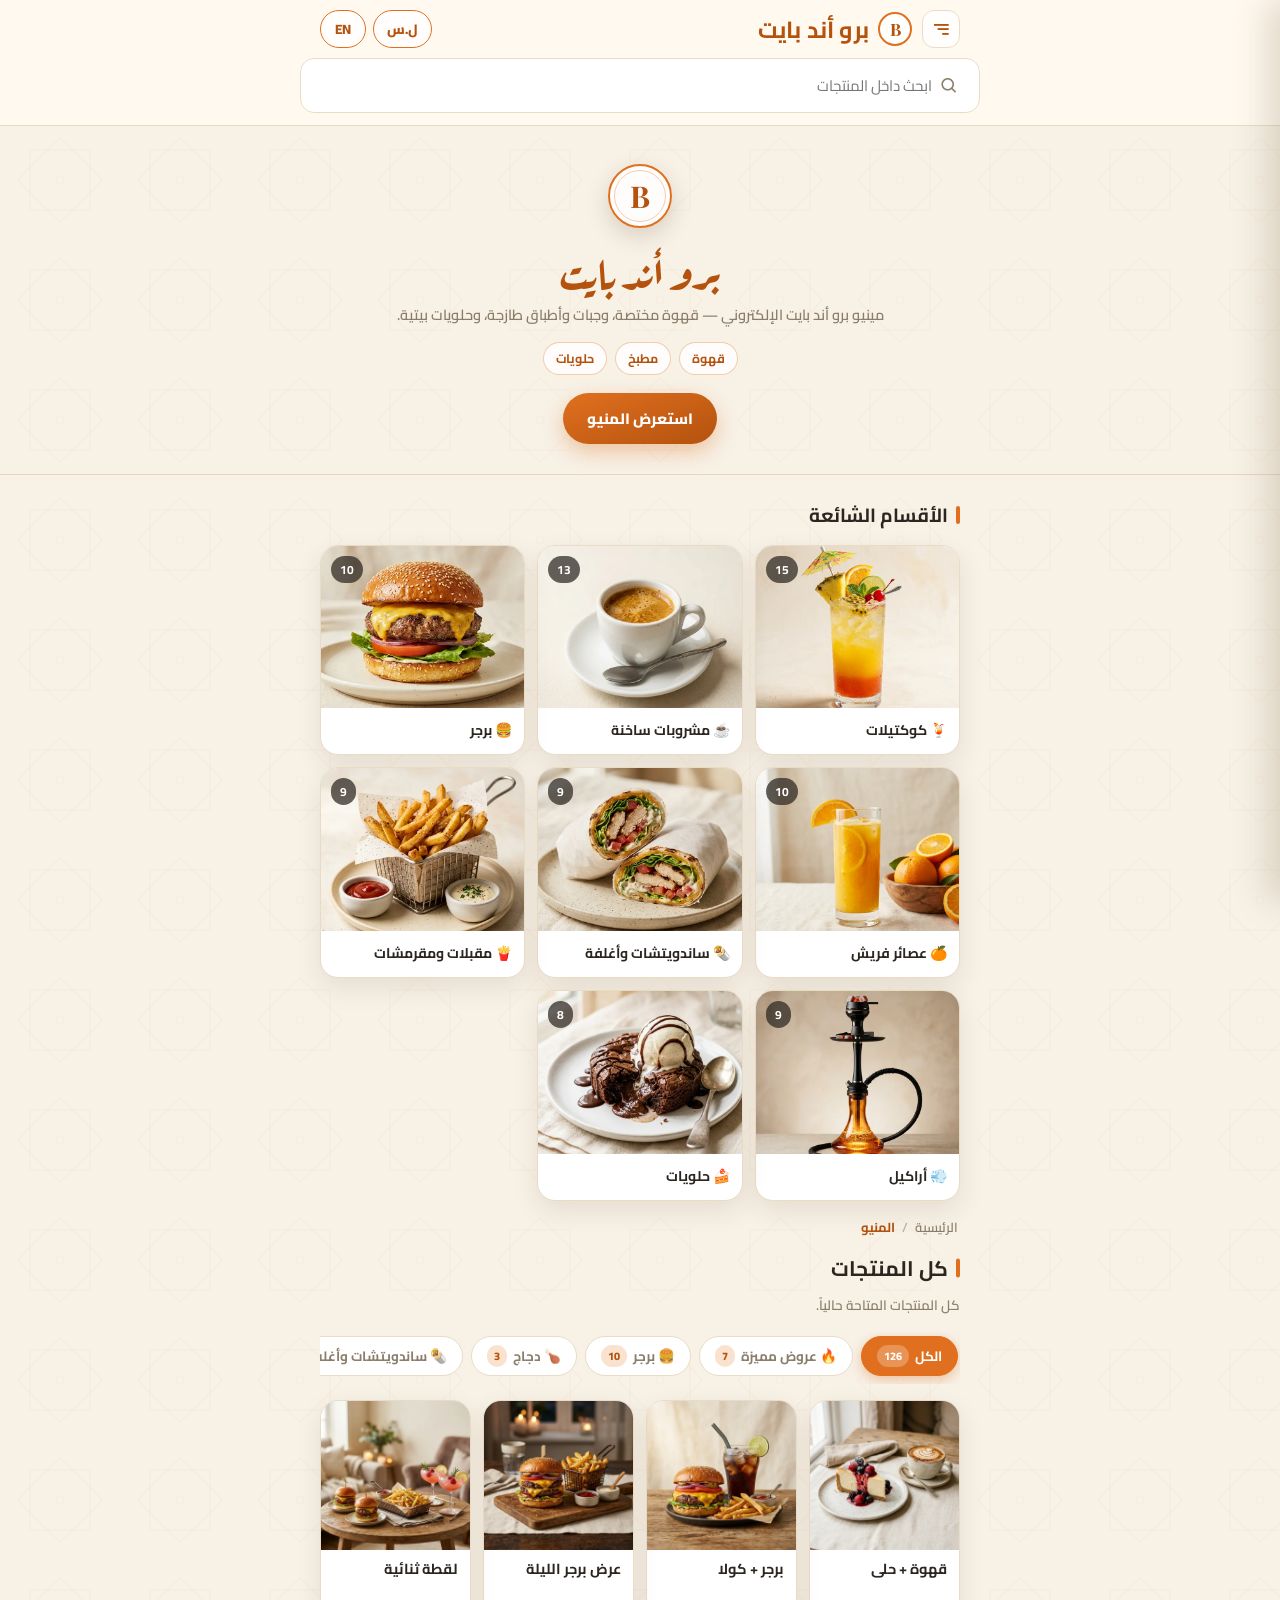
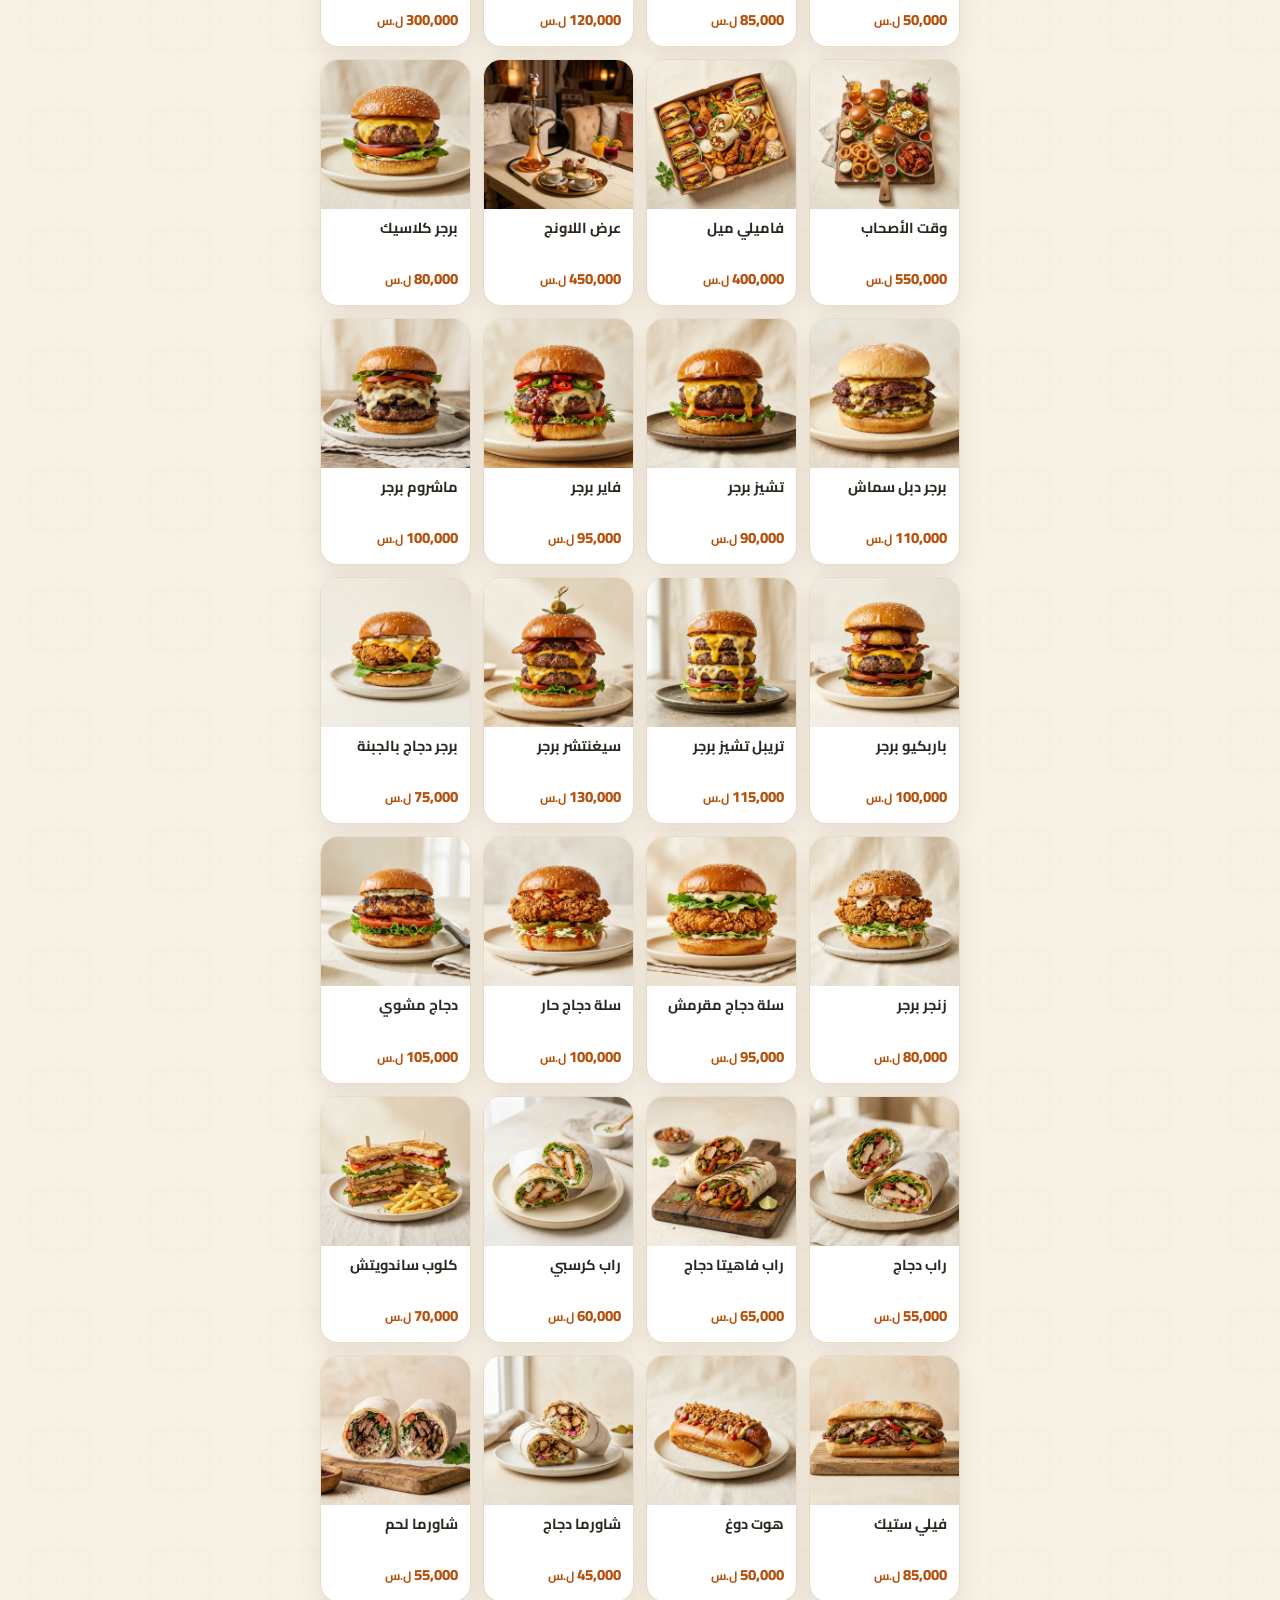
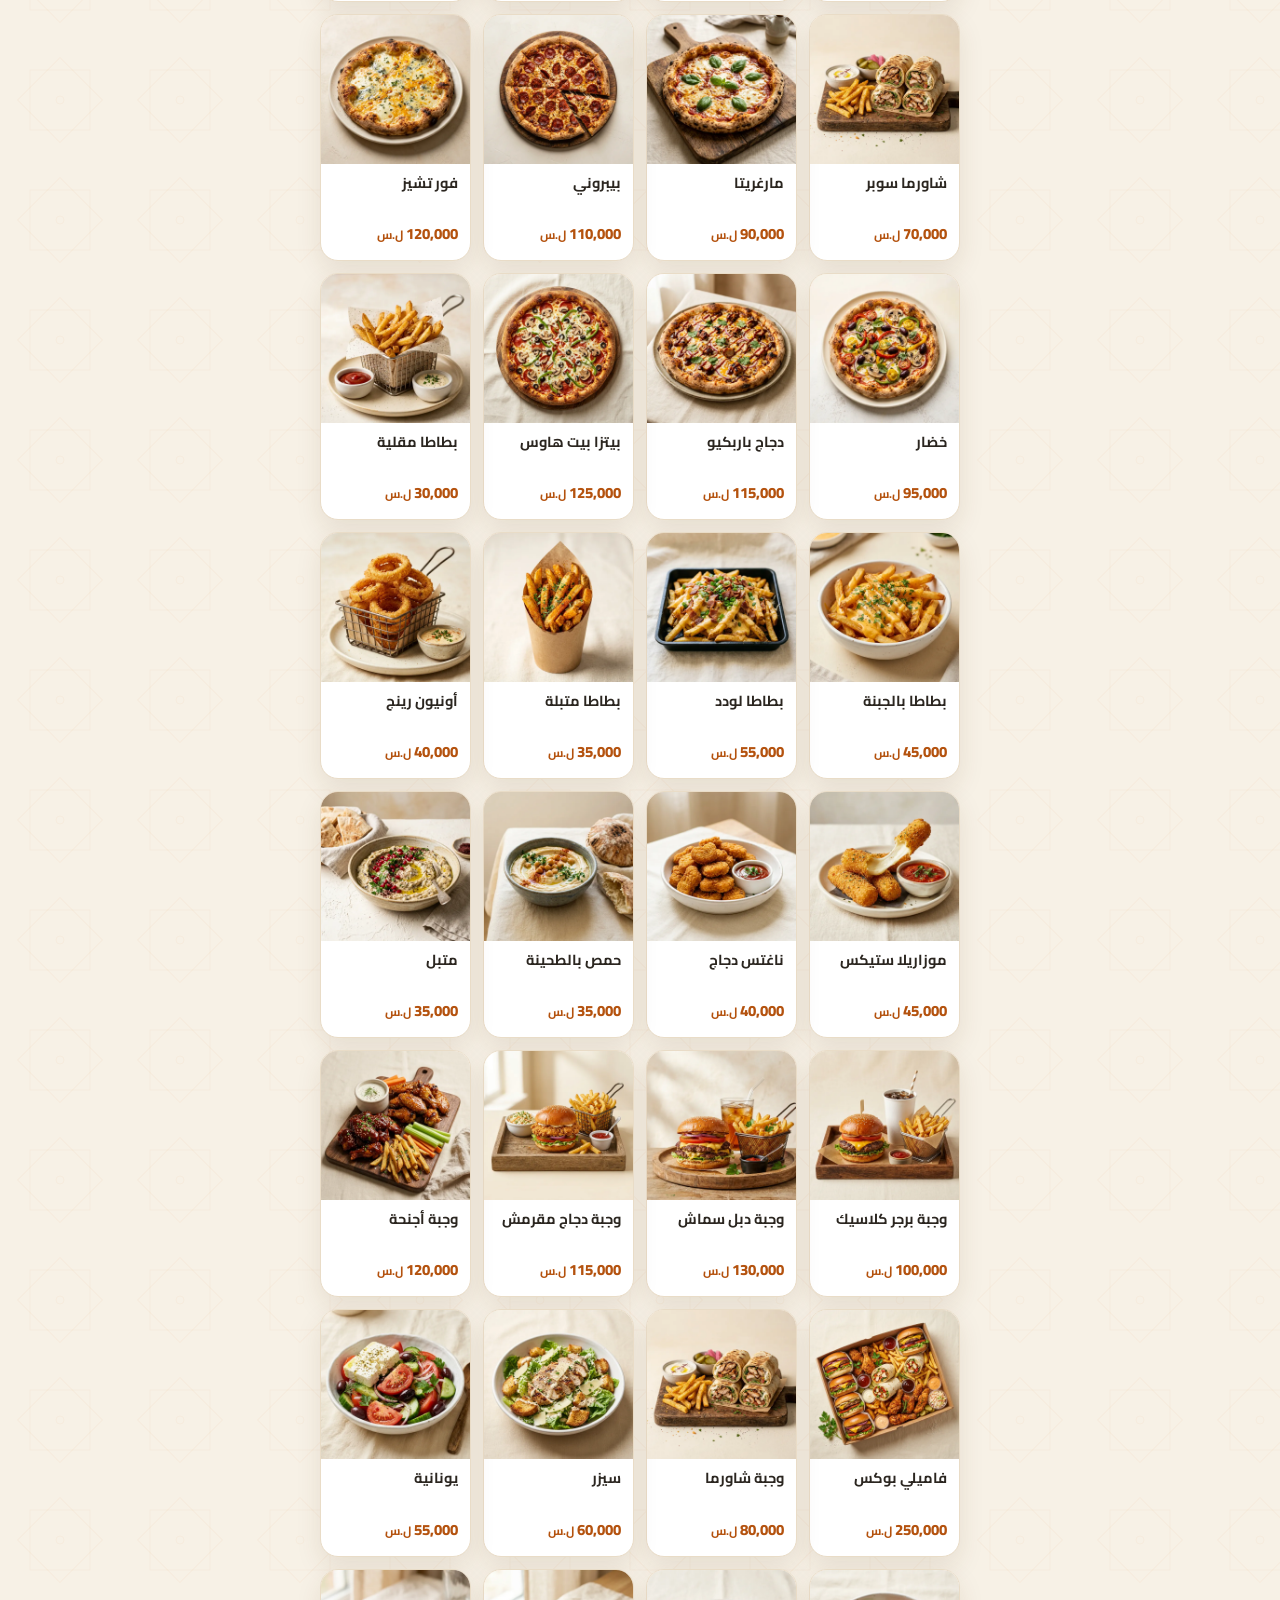
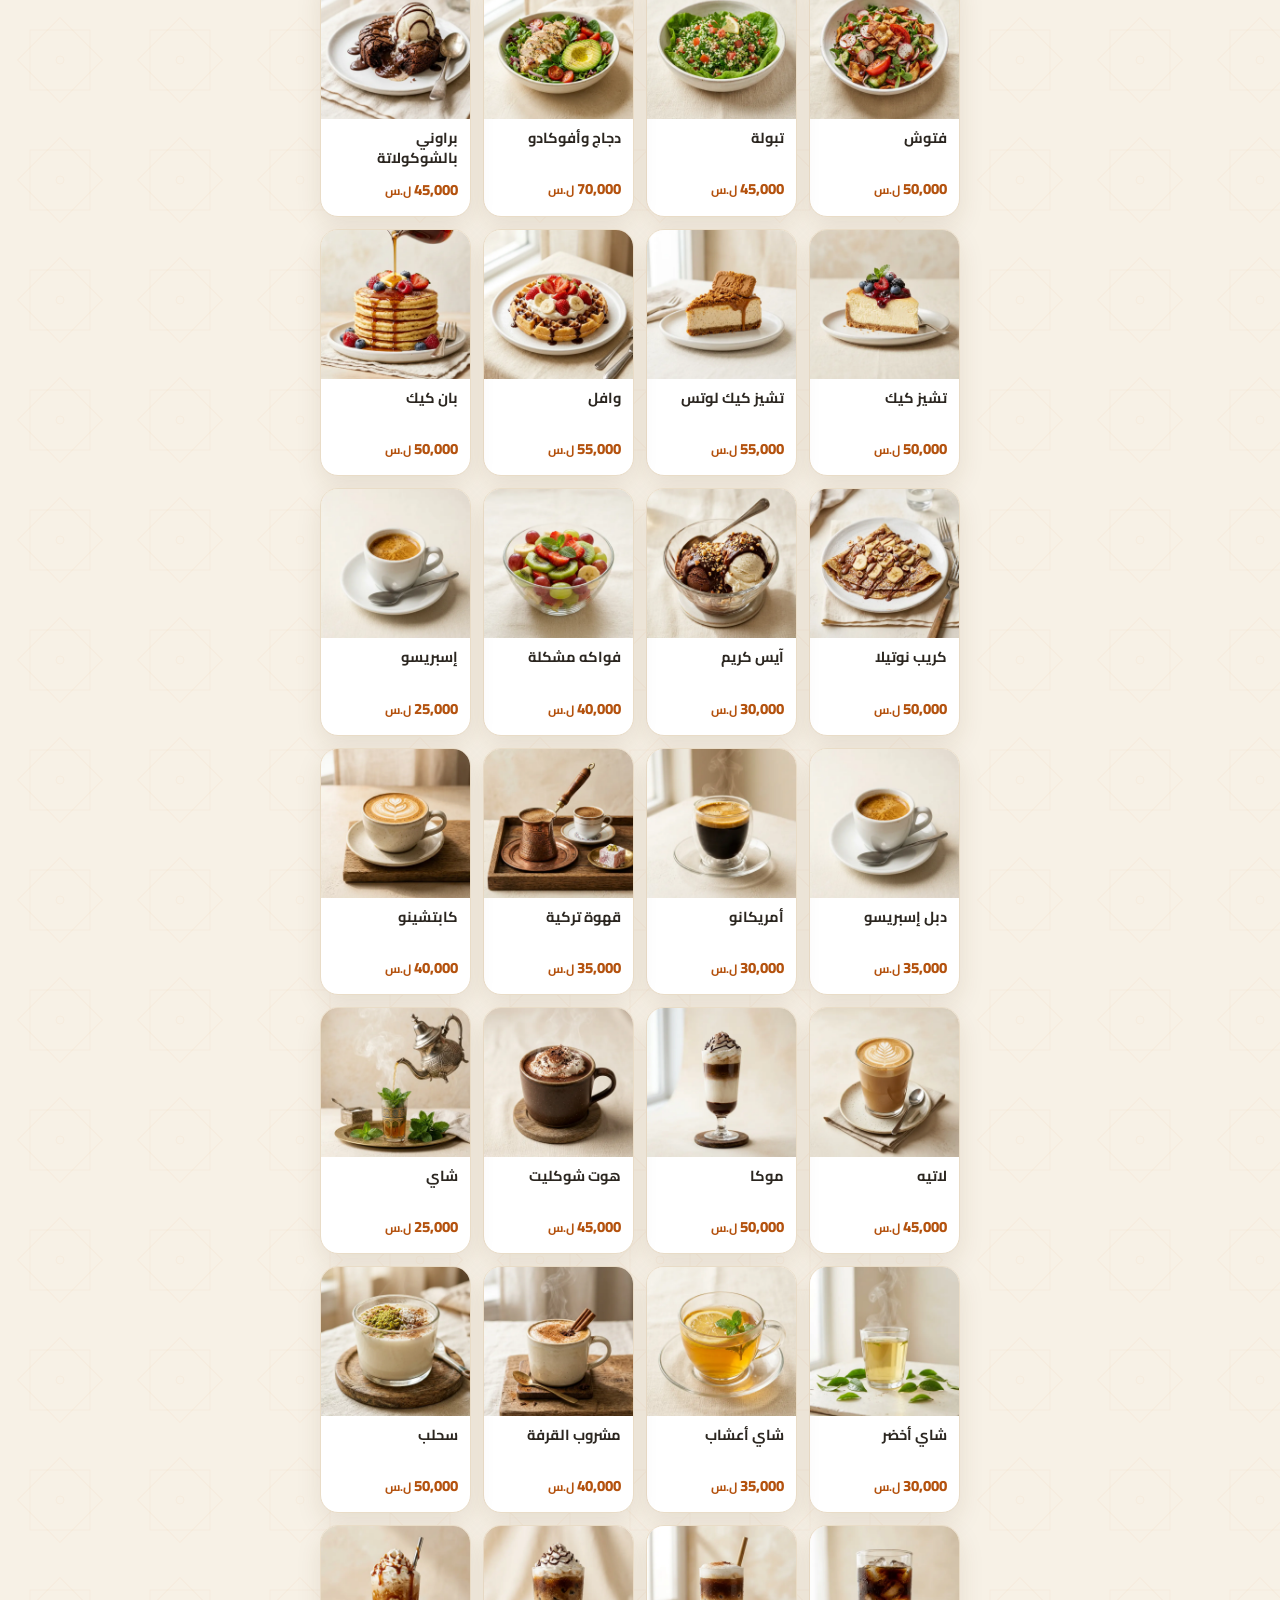
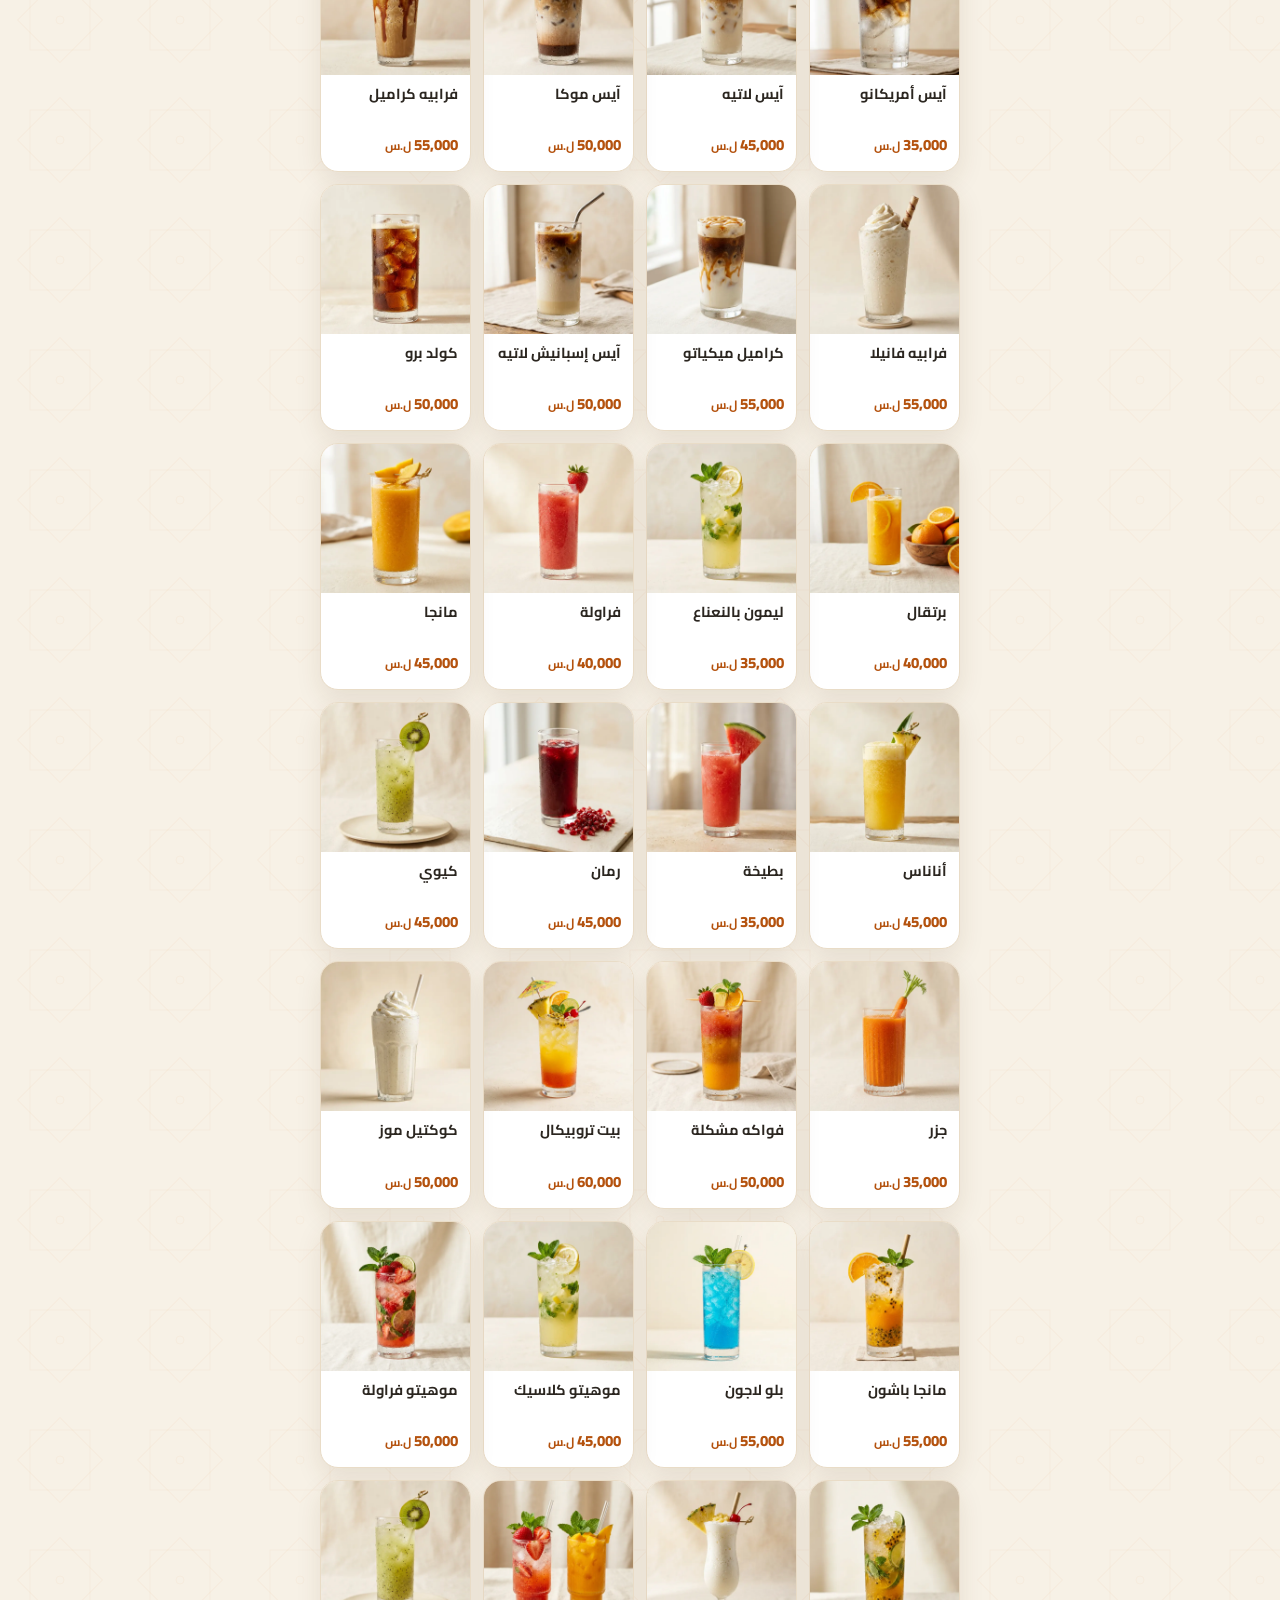
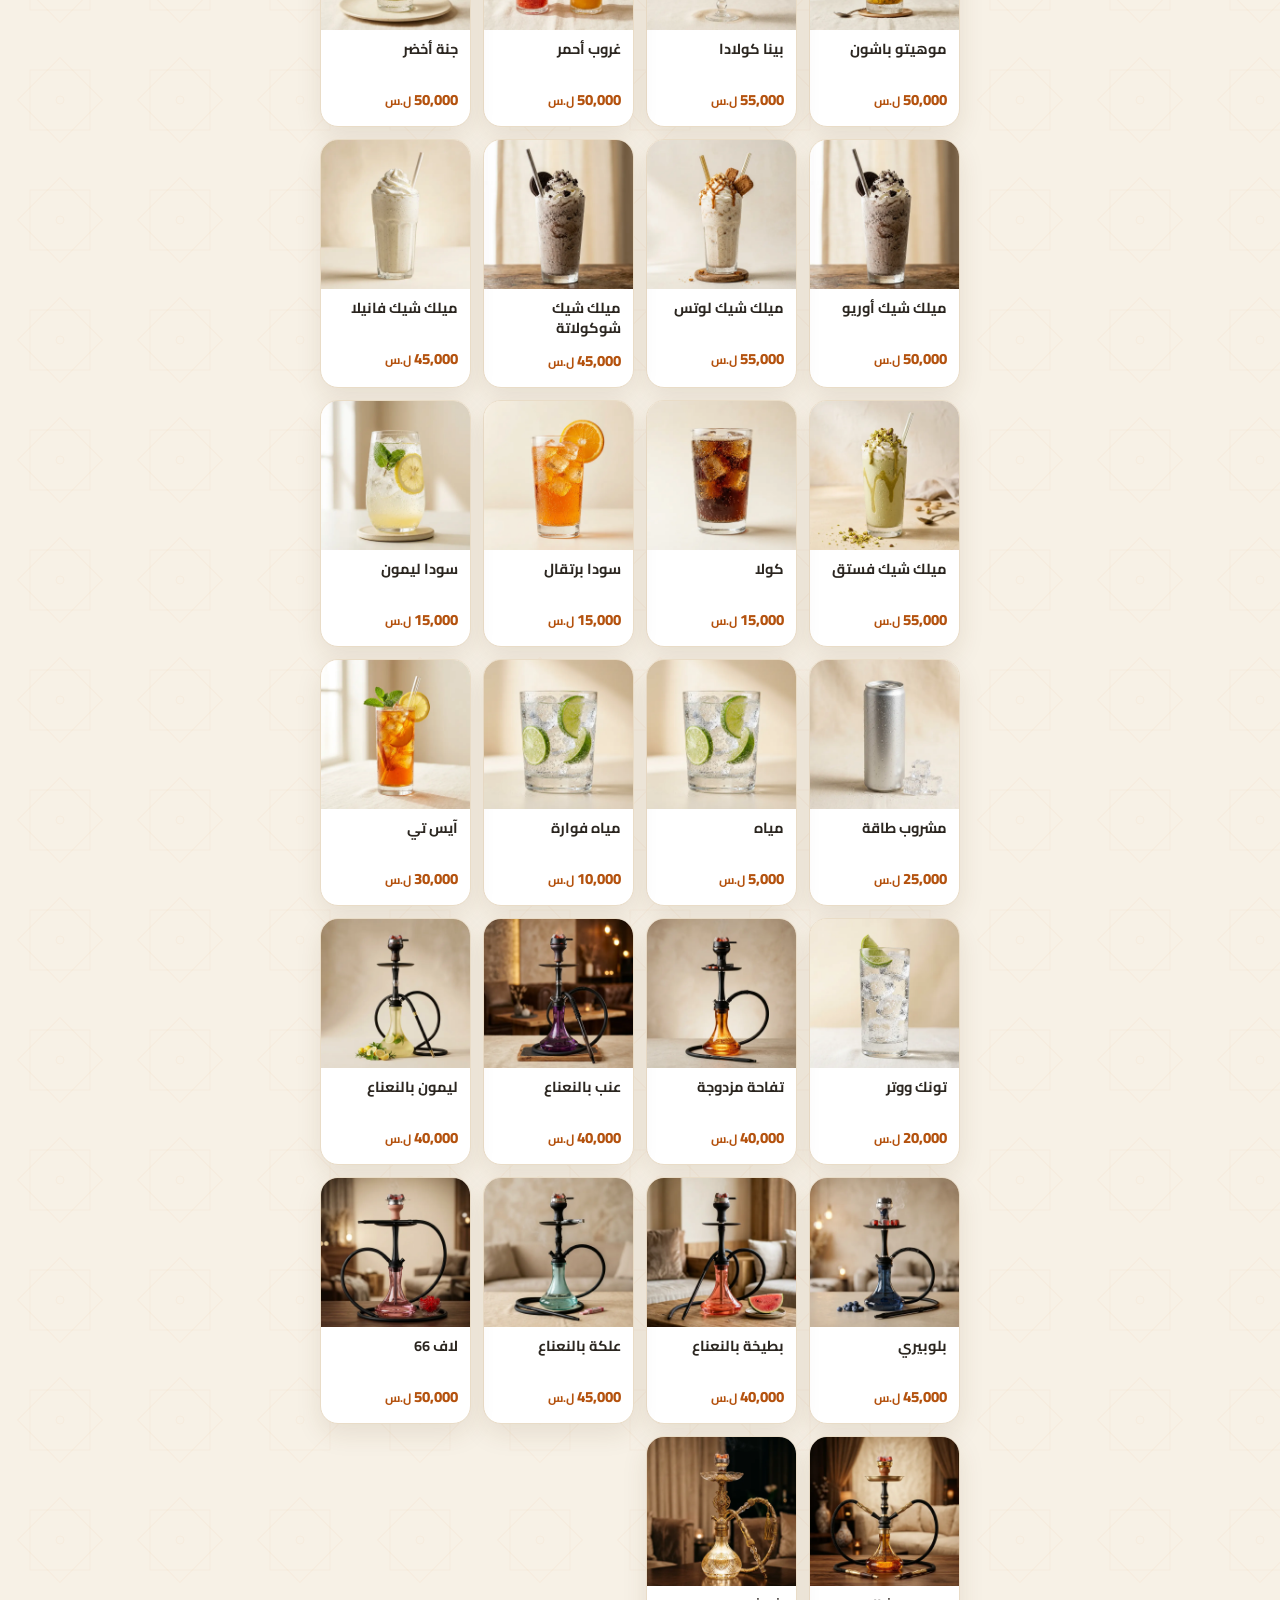
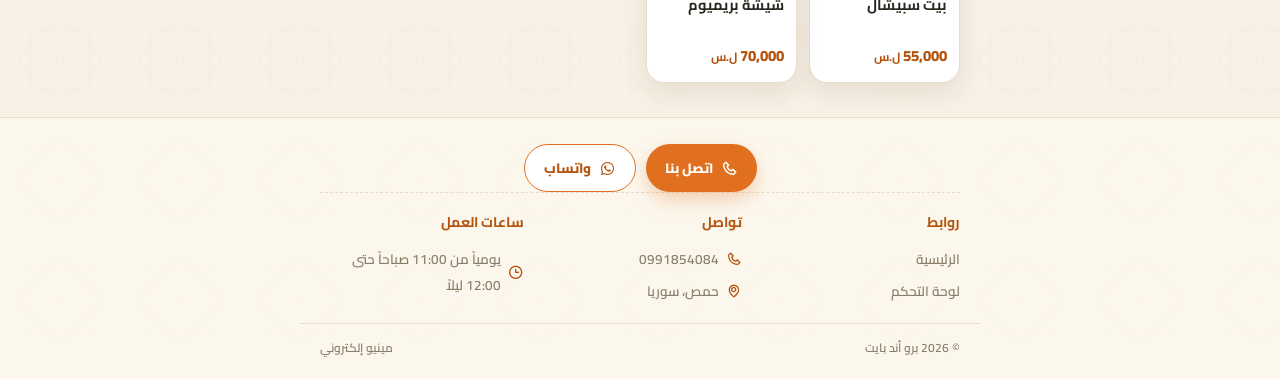
==== commit bfc16c37: "Footer: remove brand logo, title and description block" ====
--- a/index.html
+++ b/index.html
@@ -112,11 +112,6 @@
   <footer class="store-footer">
     <div class="store-footer-inner">
       <div class="store-footer-brand">
-        <div class="store-footer-logo">
-          <span class="bb-foot-logo-text" id="foot-logo-text">برو أند بايت</span>
-        </div>
-        <h4 class="store-footer-title" id="foot-brand">برو أند بايت</h4>
-        <p id="foot-desc">مينيو إلكتروني.</p>
         <div class="store-footer-social" id="foot-social"></div>
       </div>
       <div class="store-footer-links" id="foot-links">
--- a/assets/store.css
+++ b/assets/store.css
@@ -504,37 +504,11 @@
   padding: 26px 16px 8px;
 }
 
-.store-footer-brand { text-align: center; margin-bottom: 18px; }
-
-.store-footer-logo {
-  display: inline-grid; place-items: center;
-  width: 52px; height: 52px; border-radius: 50%;
-  border: 2px solid var(--accent);
-  background: var(--paper);
-  color: var(--accent-deep);
-  font-family: var(--font-brand);
-  font-weight: 700; font-size: 24px;
-  margin-bottom: 10px;
-}
-
-.store-footer-title {
-  margin: 0 0 4px;
-  font-family: var(--font-hero);
-  color: var(--accent-deep);
-  font-size: 20px;
-}
-
-.store-footer-brand p {
-  margin: 0 auto;
-  color: var(--ink-soft);
-  font-size: 13.5px; font-weight: 600;
-  max-width: 480px;
-  line-height: 1.7;
-}
+.store-footer-brand { text-align: center; }
 
 .store-footer-social {
   display: flex; justify-content: center; flex-wrap: wrap;
-  gap: 10px; margin-top: 14px;
+  gap: 10px; margin-top: 0;
 }
 
 .bb-foot-btn {
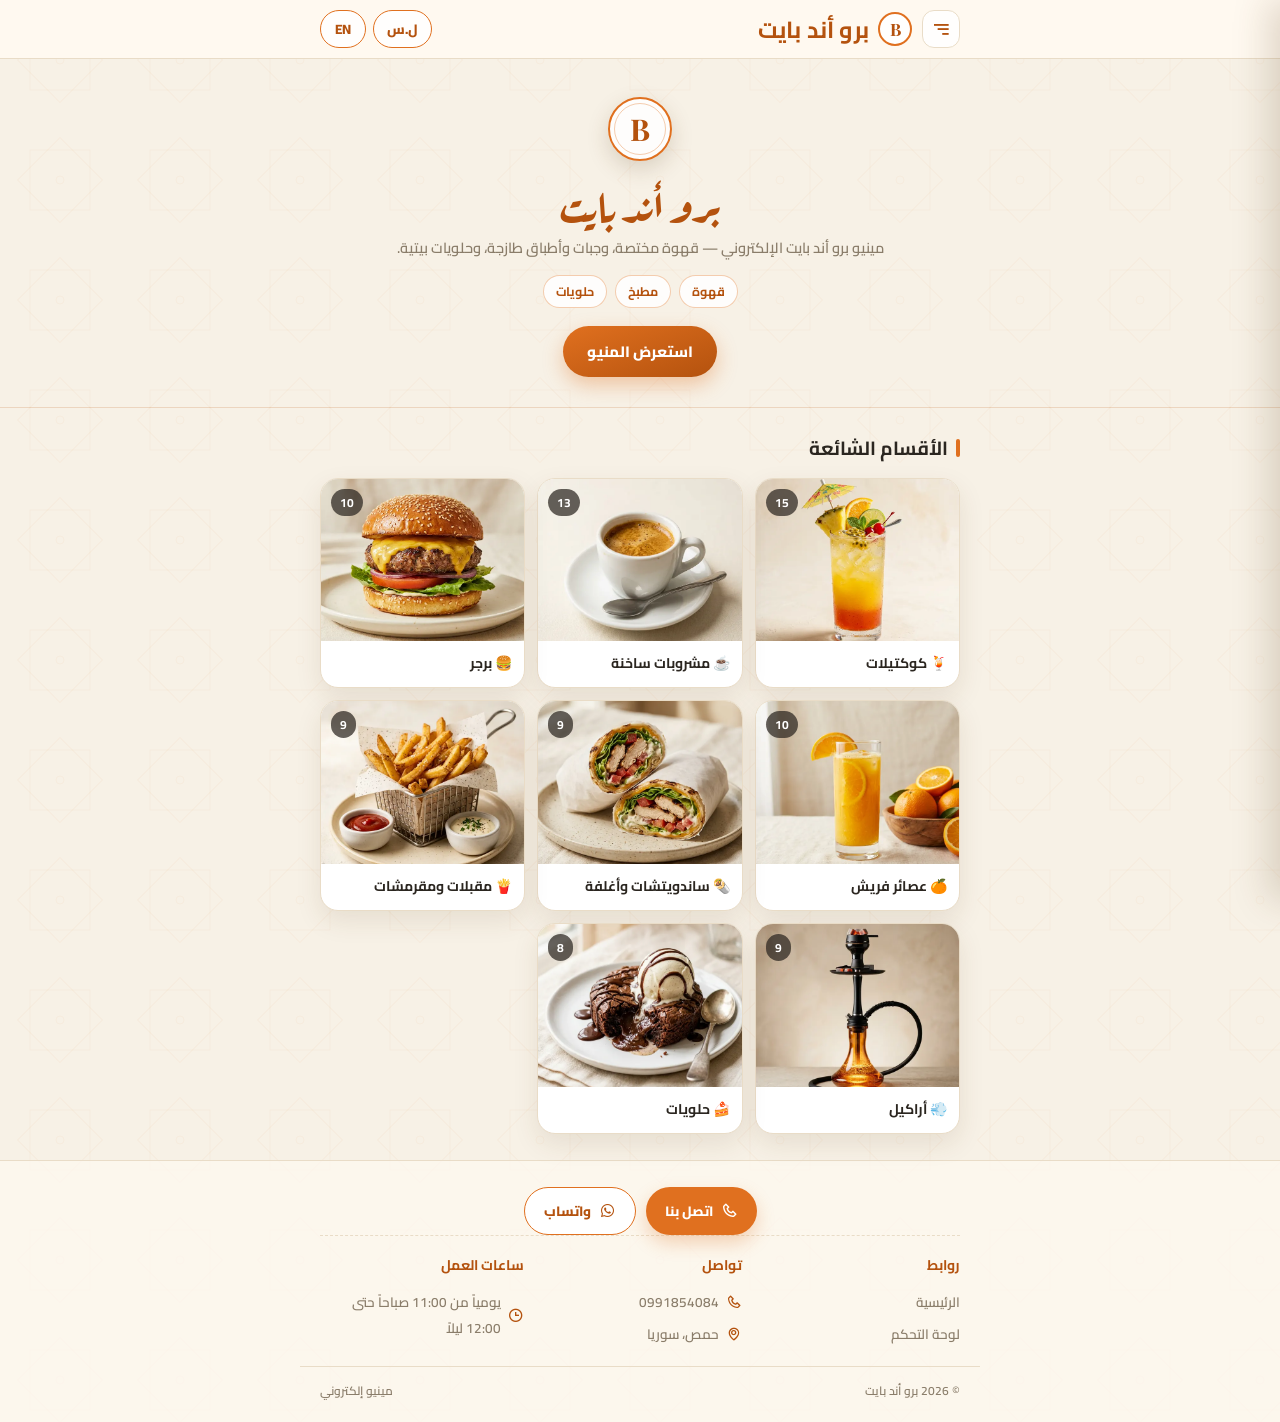
==== commit a29aa797: "Drill-in navigation: home view (hero + popular), per-category pages with sticky search/categories ba" ====
--- a/index.html
+++ b/index.html
@@ -10,8 +10,8 @@
   <link rel="preconnect" href="https://fonts.gstatic.com" crossorigin>
   <link href="https://fonts.googleapis.com/css2?family=Cairo:wght@400;600;700;800&family=Aref+Ruqaa:wght@400;700&family=Playfair+Display:ital,wght@0,500;0,600;0,700;1,500&display=swap" rel="stylesheet">
   <link href="https://cdn.jsdelivr.net/npm/boxicons@2.1.4/css/boxicons.min.css" rel="stylesheet">
-  <link rel="stylesheet" href="assets/store.css">
-  <link rel="stylesheet" href="assets/bb.css">
+  <link rel="stylesheet" href="assets/store.css?v=3">
+  <link rel="stylesheet" href="assets/bb.css?v=3">
 </head>
 <body class="storefront-body">
 
@@ -38,13 +38,10 @@
         <button type="button" class="header-icon-btn bb-mini-pill" id="lang-toggle" title="English">EN</button>
       </div>
     </div>
-    <div class="store-search-bar">
-      <i class="bx bx-search"></i>
-      <input type="text" id="search-bar" placeholder="ابحث داخل المنتجات" autocomplete="off">
-    </div>
   </header>
 
   <main class="shop-page">
+    <div id="view-home">
     <!-- الهيرو (مطابق للموقع القديم) -->
     <section class="bb-hero" id="bb-hero">
       <div class="bb-hero-mark" id="hero-mark" aria-hidden="true">B</div>
@@ -59,7 +56,9 @@
       <h2 class="section-title" id="popular-title">الأقسام الشائعة</h2>
       <div class="bb-popular-grid" id="popular-grid"></div>
     </section>
+    </div>
 
+    <div id="view-shop" hidden>
     <section class="shop-shell" id="menu-anchor">
       <nav class="breadcrumb-nav" aria-label="breadcrumb">
         <a href="./" id="crumb-home">الرئيسية</a>
@@ -74,13 +73,20 @@
         </div>
       </div>
 
-      <div class="shop-filter-bar">
-        <div class="shop-filter-scroll" id="category-chips"></div>
+      <div class="shop-toolbar">
+        <div class="store-search-bar">
+          <i class="bx bx-search"></i>
+          <input type="text" id="search-bar" placeholder="ابحث عن شئ..." autocomplete="off">
+        </div>
+        <div class="shop-filter-bar">
+          <div class="shop-filter-scroll" id="category-chips"></div>
+        </div>
       </div>
 
       <div class="shop-grid" id="shop-grid"></div>
       <div class="shop-empty" id="shop-empty" hidden>لا توجد منتجات مطابقة.</div>
     </section>
+    </div>
   </main>
 
   <!-- درج الأقسام -->
@@ -153,6 +159,6 @@
     </div>
   </div>
 
-  <script src="assets/app.js"></script>
+  <script src="assets/app.js?v=3"></script>
 </body>
 </html>
--- a/assets/store.css
+++ b/assets/store.css
@@ -314,7 +314,19 @@
 .shop-shell-head p { margin: 0 0 14px; color: var(--ink-soft); font-size: 13.5px; font-weight: 600; }
 
 /* شريحة أقسام */
-.shop-filter-bar { margin-bottom: 16px; }
+.shop-toolbar {
+  position: sticky;
+  top: 58px;
+  z-index: 40;
+  background: rgba(247, 241, 230, 0.97);
+  margin: 0 -16px 14px;
+  padding: 10px 16px 6px;
+  border-bottom: 1px solid var(--line);
+  box-shadow: 0 8px 16px -14px rgba(90, 60, 20, 0.5);
+}
+.shop-toolbar .store-search-bar { margin: 0 0 8px; }
+
+.shop-filter-bar { margin-bottom: 0; }
 .shop-filter-scroll {
   display: flex; gap: 8px;
   overflow-x: auto;
@@ -659,6 +671,7 @@
   .bb-popular-grid { grid-template-columns: repeat(3, 1fr); }
   .shop-shell, .store-header-bar, .store-search-bar, .store-footer-inner, .store-footer-bottom, .bb-popular { padding-inline: 20px; }
   .shop-shell { padding-inline: 20px; }
+  .shop-toolbar { margin-inline: -20px; padding-inline: 20px; }
 }
 @media (min-width: 980px) {
   .shop-grid { grid-template-columns: repeat(4, 1fr); }
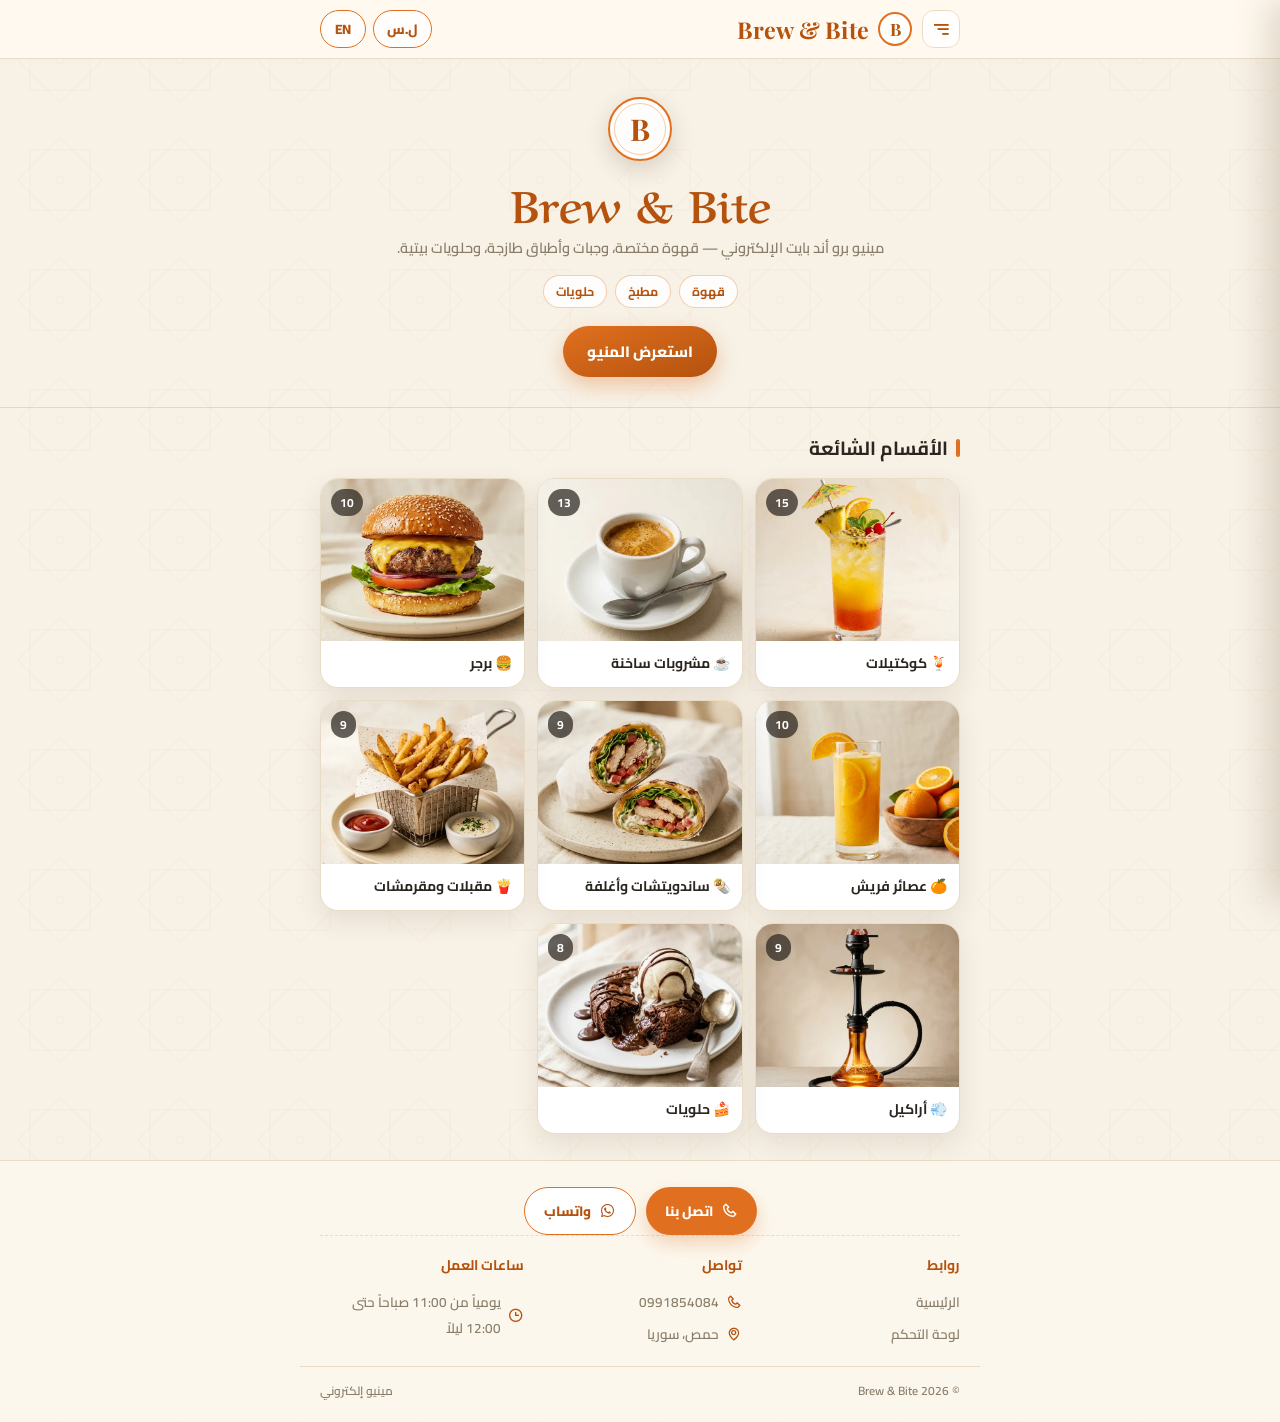
==== commit b68d85b8: "Brand name stays in English across both menu languages" ====
--- a/index.html
+++ b/index.html
@@ -3,15 +3,15 @@
 <head>
   <meta charset="utf-8">
   <meta name="viewport" content="width=device-width, initial-scale=1, viewport-fit=cover">
-  <meta name="description" content="برو أند بايت — المينيو الإلكتروني: قهوة مختصة، وجبات وأطباق طازجة، وحلويات.">
+  <meta name="description" content="Brew & Bite — المينيو الإلكتروني: قهوة مختصة، وجبات وأطباق طازجة، وحلويات.">
   <meta name="theme-color" content="#fffaf1">
-  <title>برو أند بايت — المينيو</title>
+  <title>Brew & Bite — المينيو</title>
   <link rel="preconnect" href="https://fonts.googleapis.com">
   <link rel="preconnect" href="https://fonts.gstatic.com" crossorigin>
   <link href="https://fonts.googleapis.com/css2?family=Cairo:wght@400;600;700;800&family=Aref+Ruqaa:wght@400;700&family=Playfair+Display:ital,wght@0,500;0,600;0,700;1,500&display=swap" rel="stylesheet">
   <link href="https://cdn.jsdelivr.net/npm/boxicons@2.1.4/css/boxicons.min.css" rel="stylesheet">
-  <link rel="stylesheet" href="assets/store.css?v=3">
-  <link rel="stylesheet" href="assets/bb.css?v=3">
+  <link rel="stylesheet" href="assets/store.css?v=6">
+  <link rel="stylesheet" href="assets/bb.css?v=6">
 </head>
 <body class="storefront-body">
 
@@ -29,9 +29,9 @@
       <button type="button" class="header-icon-btn" id="sidebar-open" aria-label="الأقسام">
         <i class="bx bx-menu-alt-right"></i>
       </button>
-      <a class="store-logo-wrap" href="./" id="logo-link" aria-label="برو أند بايت">
+      <a class="store-logo-wrap" href="./" id="logo-link" aria-label="Brew & Bite">
         <span class="bb-logo-mark" id="brand-mark" aria-hidden="true">B</span>
-        <span class="brand-text" id="brand-name">برو أند بايت</span>
+        <span class="brand-text" id="brand-name">Brew & Bite</span>
       </a>
       <div class="bb-pill-group">
         <button type="button" class="header-icon-btn bb-mini-pill" id="currency-toggle" title="تبديل العملة">ل.س</button>
@@ -79,7 +79,9 @@
           <input type="text" id="search-bar" placeholder="ابحث عن شئ..." autocomplete="off">
         </div>
         <div class="shop-filter-bar">
+          <button class="shop-chip-arrow" id="chips-prev" type="button" aria-label="الأقسام السابقة"><i class="bx bx-chevron-right"></i></button>
           <div class="shop-filter-scroll" id="category-chips"></div>
+          <button class="shop-chip-arrow" id="chips-next" type="button" aria-label="الأقسام التالية"><i class="bx bx-chevron-left"></i></button>
         </div>
       </div>
 
@@ -138,7 +140,7 @@
       </div>
     </div>
     <div class="store-footer-bottom">
-      <span id="foot-copy">© 2026 برو أند بايت</span>
+      <span id="foot-copy">© 2026 Brew & Bite</span>
       <span id="foot-note">مينيو إلكتروني</span>
     </div>
   </footer>
@@ -159,6 +161,6 @@
     </div>
   </div>
 
-  <script src="assets/app.js?v=3"></script>
+  <script src="assets/app.js?v=6"></script>
 </body>
 </html>
--- a/assets/store.css
+++ b/assets/store.css
@@ -326,7 +326,20 @@
 }
 .shop-toolbar .store-search-bar { margin: 0 0 8px; }
 
-.shop-filter-bar { margin-bottom: 0; }
+.shop-filter-bar { margin-bottom: 0; display: flex; align-items: center; gap: 6px; }
+.shop-filter-bar .shop-filter-scroll { flex: 1; min-width: 0; }
+.shop-chip-arrow {
+  flex: none; width: 30px; height: 30px;
+  display: inline-flex; align-items: center; justify-content: center;
+  border: 1.5px solid var(--line); border-radius: 999px;
+  background: var(--paper); color: var(--ink-soft);
+  font-size: 19px; cursor: pointer; padding: 0;
+  transition: all .2s;
+}
+.shop-chip-arrow:hover { border-color: var(--accent); color: var(--accent); background: var(--accent-soft); }
+.shop-chip-arrow:active { transform: scale(.92); }
+.shop-chip-arrow[hidden] { display: none; }
+html[dir="ltr"] .shop-chip-arrow i { transform: rotate(180deg); }
 .shop-filter-scroll {
   display: flex; gap: 8px;
   overflow-x: auto;
